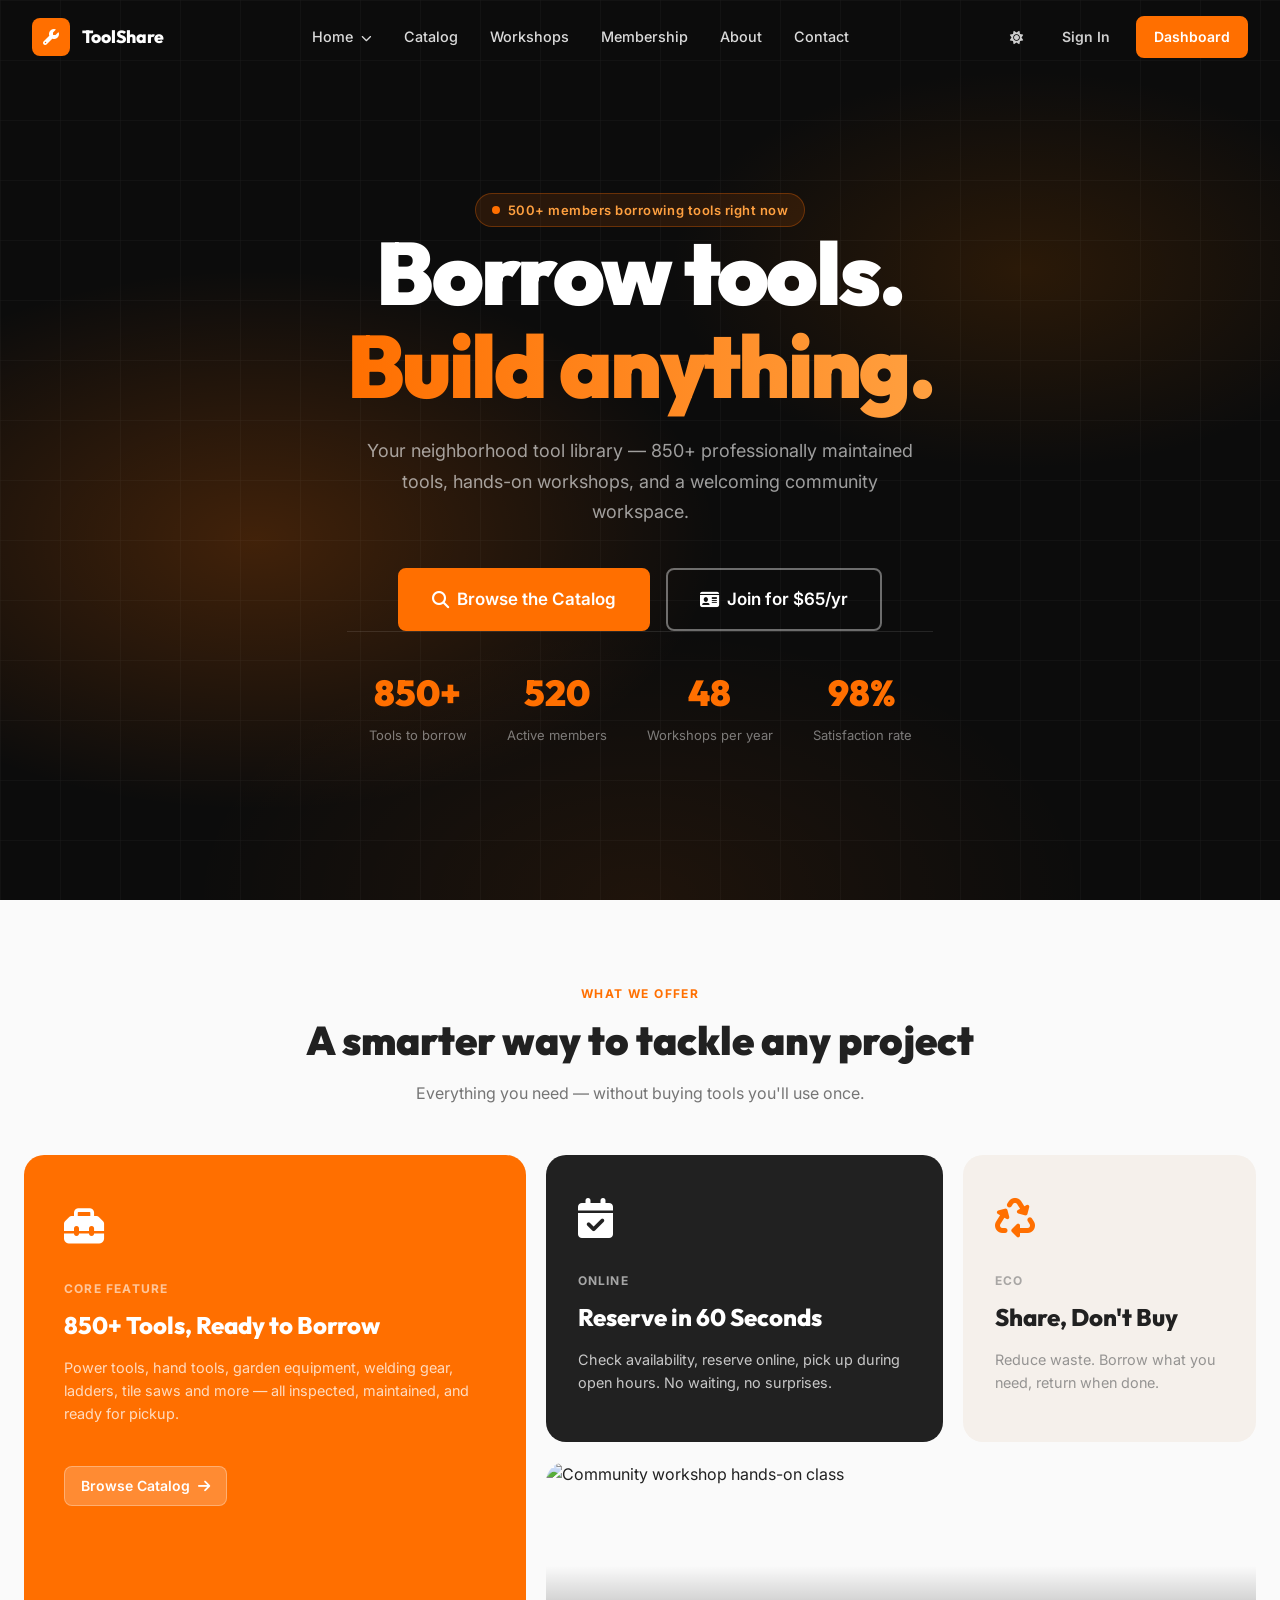
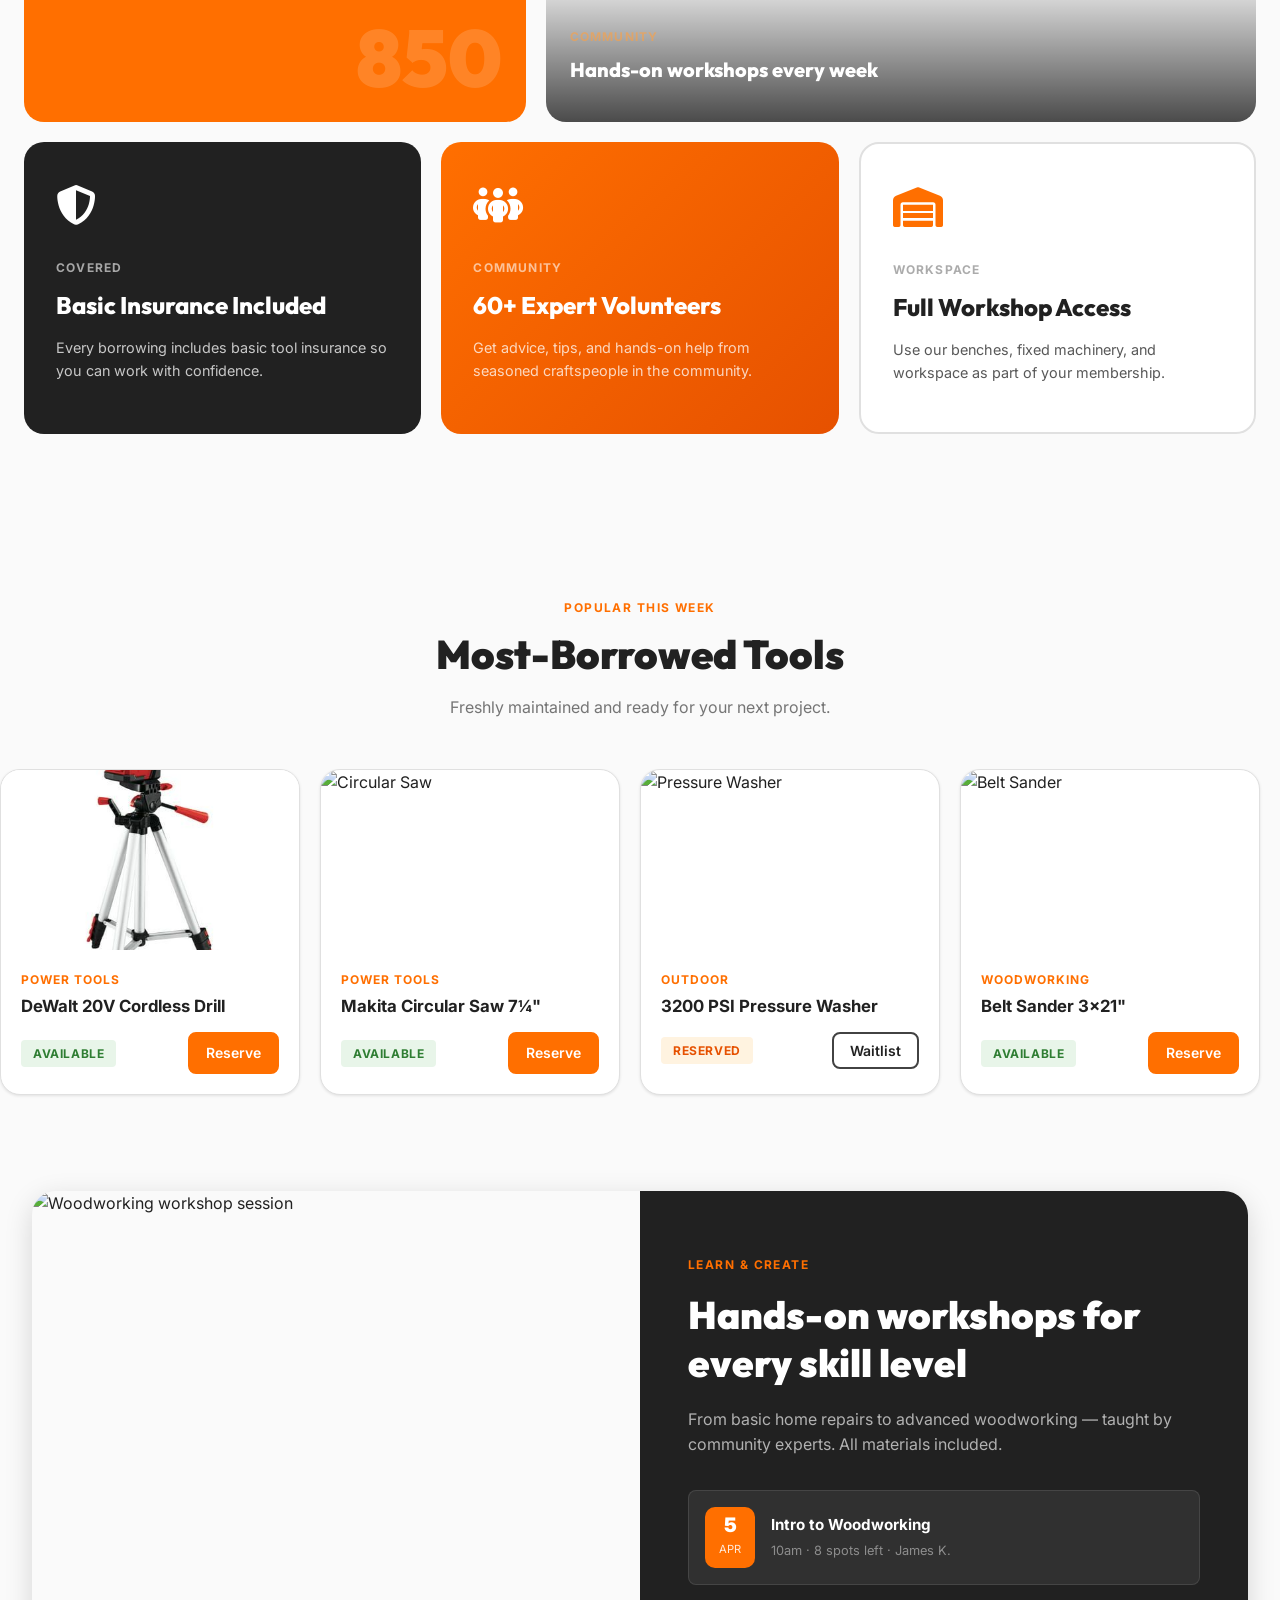
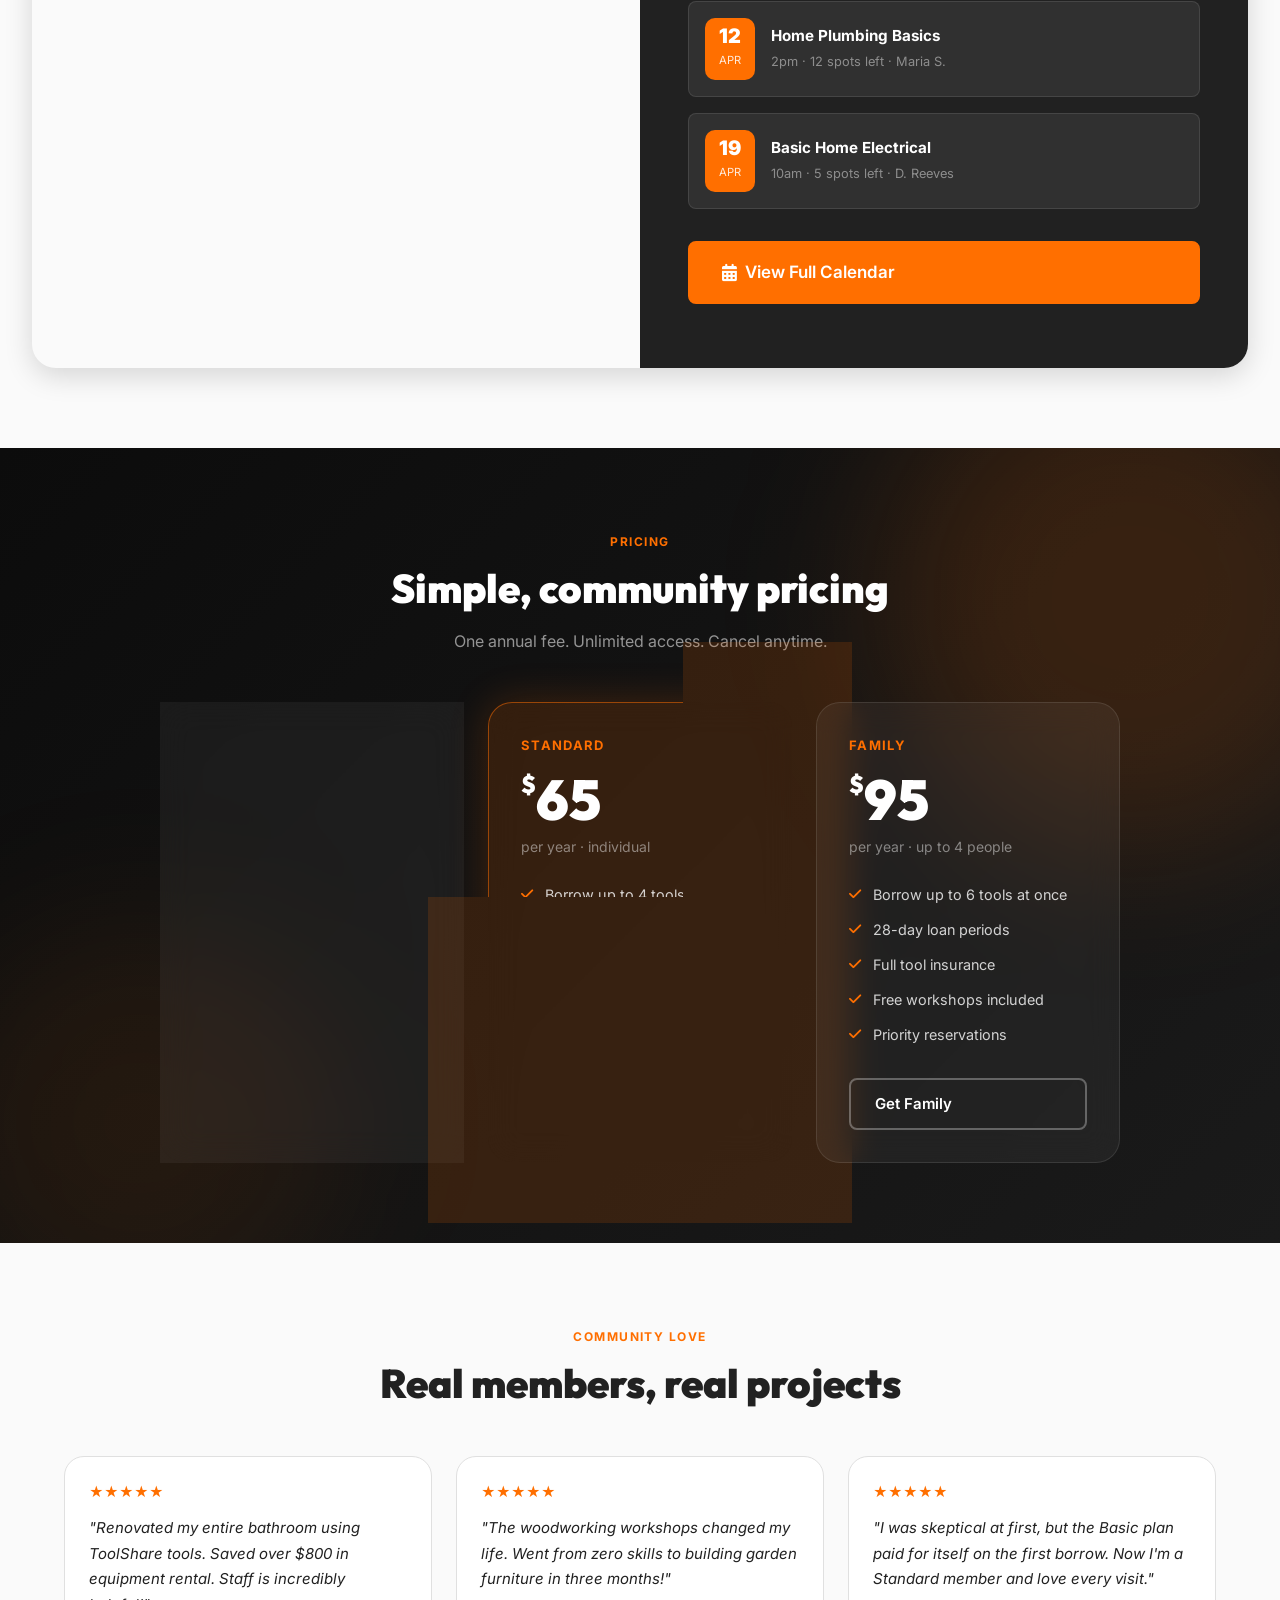
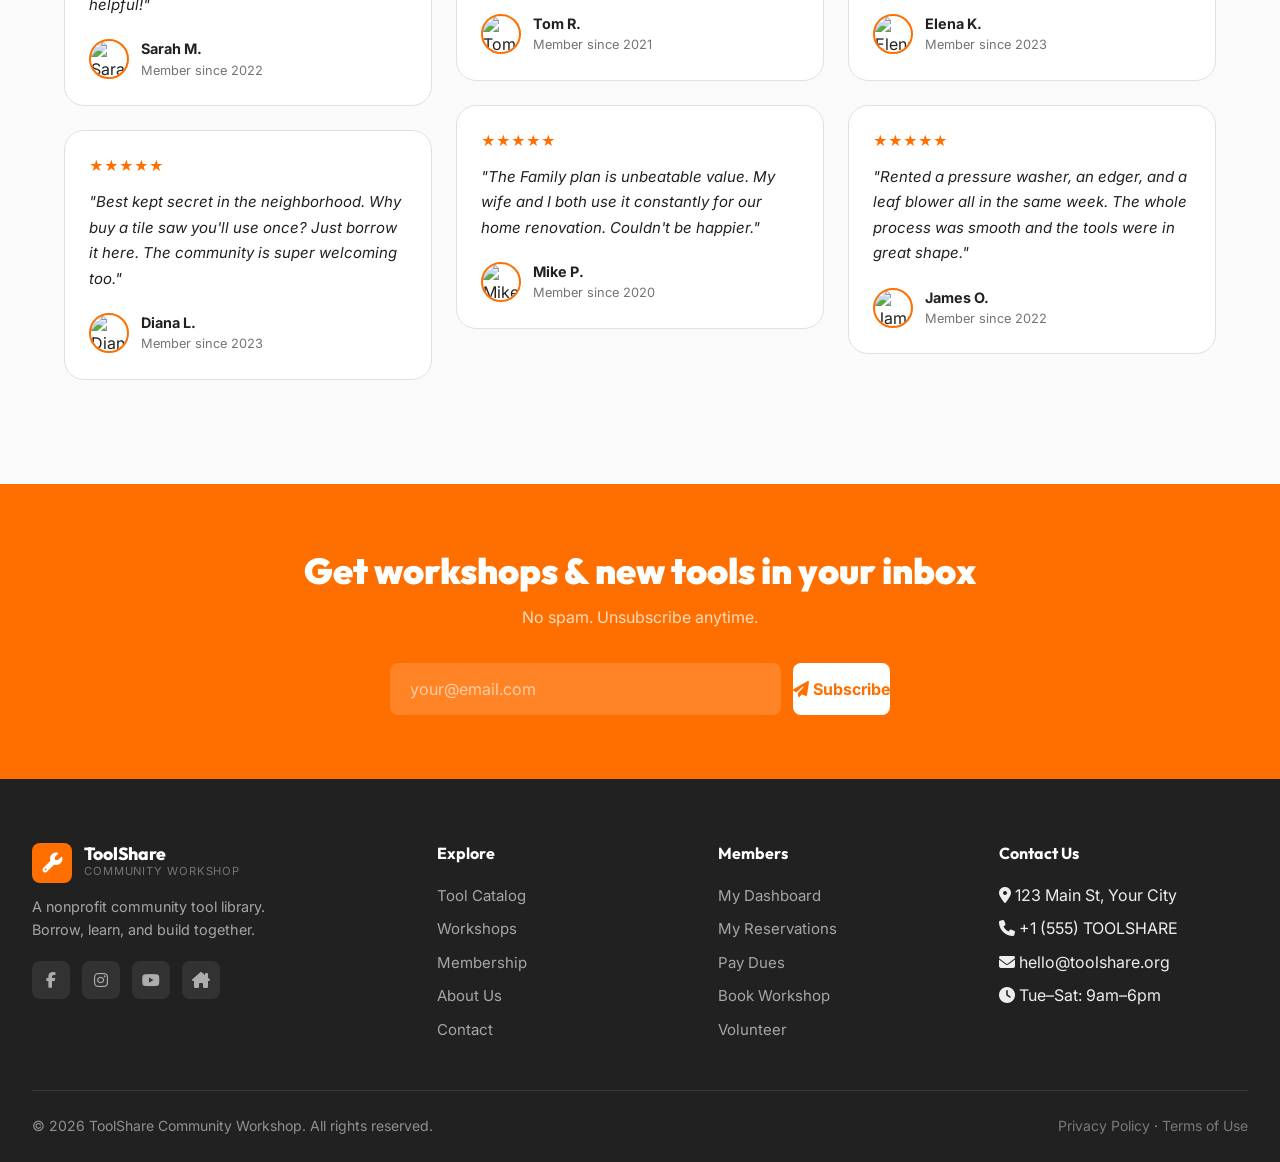
==== index2.html @ 98b86b9d "first commit" ====
<!DOCTYPE html>
<html lang="en" data-theme="light" dir="ltr">
<head>
  <meta charset="UTF-8"/>
  <meta name="viewport" content="width=device-width, initial-scale=1.0"/>
  <title>ToolShare – Home v2</title>
  <link rel="icon" type="image/svg+xml" href="assets/images/favicon.svg" />
  <meta name="description" content="Borrow tools, join workshops, build anything — ToolShare community workshop."/>
  <link rel="preconnect" href="https://fonts.googleapis.com"/>
  <link rel="preconnect" href="https://fonts.gstatic.com" crossorigin/>
  <link href="https://fonts.googleapis.com/css2?family=Inter:wght@400;500;600;700&family=Outfit:wght@400;600;700;800;900&display=swap" rel="stylesheet"/>
  <link rel="stylesheet" href="https://cdnjs.cloudflare.com/ajax/libs/font-awesome/6.5.0/css/all.min.css"/>
  <link rel="stylesheet" href="assets/css/style.css"/>
  <link rel="stylesheet" href="assets/css/dark-mode.css"/>
  <link rel="stylesheet" href="assets/css/rtl.css"/>
  <style>
  /* ════════════════════════════════════
     HOME v2 — Minimal Bento Design
  ════════════════════════════════════ */

  /* ── Transparent-to-solid nav ── */
  .v2-nav {
    position: fixed; top: 0; left: 0; right: 0; z-index: 1000;
    padding: var(--sp-4) var(--sp-8);
    display: flex; align-items: center; justify-content: space-between;
    transition: background .35s, box-shadow .35s;
  }
  .v2-nav.scrolled {
    background: rgba(255,255,255,.92);
    backdrop-filter: blur(12px);
    box-shadow: 0 1px 20px rgba(0,0,0,.08);
  }
  [data-theme="dark"] .v2-nav.scrolled { background: rgba(18,18,18,.92); }
  .v2-nav-brand { display: flex; align-items: center; gap: var(--sp-3); text-decoration: none; }
  .v2-nav-logo {
    width: 38px; height: 38px; background: var(--color-accent);
    border-radius: var(--radius-md); display: grid; place-items: center;
    color: #fff; font-size: 1rem;
  }
  .v2-nav-name { font-family: var(--font-head); font-weight: 800; font-size: 1.1rem; color: #fff; transition: color .3s; }
  .v2-nav.scrolled .v2-nav-name { color: var(--color-primary); }
  .v2-nav-links { display: flex; align-items: center; gap: var(--sp-1); }
  .v2-nav-links a {
    padding: 7px 14px; border-radius: 20px; font-size: .9rem; font-weight: 500;
    color: rgba(255,255,255,.85); transition: all .25s; text-decoration: none;
  }
  .v2-nav.scrolled .v2-nav-links a { color: var(--color-text-muted); }
  .v2-nav-links a:hover { background: rgba(255,111,0,.15); color: var(--color-accent); }
  .v2-nav-ctrls { display: flex; align-items: center; gap: var(--sp-2); }
  .v2-mob-btn { display: none; }
  @media(max-width:1023px) { .v2-nav-links { display: none; } .v2-mob-btn { display: grid; } }

  /* ── HERO: full-viewport, centered ── */
  .v2-hero {
    min-height: 100vh;
    background: #0c0c0c;
    display: flex; align-items: center; justify-content: center;
    text-align: center; position: relative; overflow: hidden;
    padding: 120px var(--sp-6) var(--sp-20);
  }
  /* Animated gradient background blobs */
  .v2-hero-bg {
    position: absolute; inset: 0; z-index: 0;
    background:
      radial-gradient(ellipse 60% 50% at 20% 60%, rgba(255,111,0,.22) 0%, transparent 60%),
      radial-gradient(ellipse 50% 40% at 80% 30%, rgba(100,50,0,.35) 0%, transparent 55%),
      radial-gradient(ellipse 70% 60% at 50% 100%, rgba(255,111,0,.08) 0%, transparent 50%);
    animation: blobShift 12s ease-in-out infinite alternate;
  }
  @keyframes blobShift {
    0%   { filter: blur(40px); transform: scale(1); }
    100% { filter: blur(55px); transform: scale(1.06); }
  }
  /* Grid pattern overlay */
  .v2-hero-grid {
    position: absolute; inset: 0; z-index: 0; opacity: .06;
    background-image:
      linear-gradient(rgba(255,255,255,.5) 1px, transparent 1px),
      linear-gradient(90deg, rgba(255,255,255,.5) 1px, transparent 1px);
    background-size: 60px 60px;
  }
  .v2-hero-inner { position: relative; z-index: 1; max-width: 860px; }
  .v2-hero-badge {
    display: inline-flex; align-items: center; gap: var(--sp-2);
    background: rgba(255,111,0,.12); border: 1px solid rgba(255,111,0,.3);
    color: var(--color-accent-light); border-radius: 20px;
    padding: 6px 16px; font-size: .8125rem; font-weight: 600;
    margin-bottom: var(--sp-7); letter-spacing: .04em;
  }
  .v2-hero-badge span { width: 8px; height: 8px; border-radius: 50%; background: var(--color-accent); animation: pulse 2s infinite; }
  @keyframes pulse { 0%,100%{opacity:1;transform:scale(1)} 50%{opacity:.5;transform:scale(1.4)} }
  .v2-hero h1 {
    font-family: var(--font-head); font-size: clamp(2.5rem, 7vw, 5.5rem);
    font-weight: 900; line-height: 1.05; color: #fff; margin-bottom: var(--sp-6);
    letter-spacing: -.03em;
  }
  .v2-hero h1 em {
    font-style: normal;
    background: linear-gradient(90deg, #FF6F00, #FFA040, #FF6F00);
    background-size: 200%;
    -webkit-background-clip: text; -webkit-text-fill-color: transparent;
    animation: shimmerText 4s linear infinite;
  }
  @keyframes shimmerText { 0%{background-position:0%} 100%{background-position:200%} }
  .v2-hero-sub {
    color: rgba(255,255,255,.6); font-size: 1.125rem; max-width: 560px;
    margin: 0 auto var(--sp-10); line-height: 1.7;
  }
  .v2-hero-actions { display: flex; justify-content: center; gap: var(--sp-4); flex-wrap: wrap; margin-bottom: var(--sp-14); }
  /* Stats row */
  .v2-hero-stats {
    display: flex; justify-content: center; gap: var(--sp-10); flex-wrap: wrap;
    border-top: 1px solid rgba(255,255,255,.1); padding-top: var(--sp-8);
  }
  .v2-stat { text-align: center; }
  .v2-stat strong { display: block; font-size: 2.25rem; font-weight: 900; color: var(--color-accent); font-family: var(--font-head); }
  .v2-stat small { font-size: .8125rem; color: rgba(255,255,255,.45); }

  /* ── BENTO GRID ── */
  .v2-bento-grid {
    display: grid;
    grid-template-columns: repeat(12, 1fr);
    grid-template-rows: auto;
    gap: 20px;
    max-width: 1280px; margin: 0 auto;
    padding: 0 var(--sp-6);
  }
  .v2-bento { border-radius: 20px; overflow: hidden; position: relative; transition: transform .3s, box-shadow .3s; }
  .v2-bento:hover { transform: translateY(-4px); box-shadow: 0 20px 50px rgba(0,0,0,.15); }

  /* Bento layout */
  .bento-a { grid-column: span 5; grid-row: span 2; background: var(--color-accent); color: #fff; padding: var(--sp-10); }
  .bento-b { grid-column: span 4; grid-row: span 1; background: var(--color-primary); color: #fff; padding: var(--sp-8); }
  .bento-c { grid-column: span 3; grid-row: span 1; background: #F5F0EB; padding: var(--sp-8); }
  .bento-d { grid-column: span 7; grid-row: span 1; position: relative; padding: 0; }
  .bento-d img { width: 100%; height: 260px; object-fit: cover; display: block; }
  .bento-d-overlay {
    position: absolute; inset: 0;
    background: linear-gradient(to top, rgba(0,0,0,.7) 0%, transparent 60%);
    display: flex; align-items: flex-end; padding: var(--sp-6);
  }
  .bento-e { grid-column: span 4; grid-row: span 1; background: #212121; color: #fff; padding: var(--sp-8); }
  .bento-f { grid-column: span 4; grid-row: span 1; background: linear-gradient(135deg,#FF6F00,#E65100); color: #fff; padding: var(--sp-8); }
  .bento-g { grid-column: span 4; grid-row: span 1; border: 2px solid var(--color-border); background: var(--color-surface); padding: var(--sp-8); }

  .bento-icon { font-size: 2.5rem; margin-bottom: var(--sp-5); }
  .bento-a .bento-num { font-size: 5rem; font-weight: 900; font-family: var(--font-head); line-height: 1; opacity: .15; position: absolute; bottom: var(--sp-6); right: var(--sp-6); }
  .bento-tag { font-size: .75rem; font-weight: 700; text-transform: uppercase; letter-spacing: .1em; opacity: .6; margin-bottom: var(--sp-2); }
  .bento-h2 { font-size: 1.5rem; font-weight: 800; font-family: var(--font-head); margin-bottom: var(--sp-3); }
  .bento-p { font-size: .9rem; opacity: .75; line-height: 1.6; }

  [data-theme="dark"] .bento-c { background: #2a2a2a; color: var(--color-text-inv); }
  [data-theme="dark"] .bento-g { background: #1e1e1e; border-color: #333; color: var(--color-text-inv); }

  @media(max-width: 1023px) {
    .bento-a,.bento-b,.bento-c,.bento-d,.bento-e,.bento-f,.bento-g {
      grid-column: span 12;
    }
    .bento-d img { height: 220px; }
    .bento-a .bento-num { font-size: 3rem; }
  }
  @media(min-width: 640px) and (max-width: 1023px) {
    .bento-b,.bento-c,.bento-e,.bento-f,.bento-g { grid-column: span 6; }
    .bento-a,.bento-d { grid-column: span 12; }
  }

  /* ── HORIZONTAL TOOL SCROLL ── */
  .v2-tools-scroll {
    overflow-x: auto; display: flex; gap: 20px;
    padding: 0 var(--sp-8) var(--sp-4); scrollbar-width: thin;
    scroll-snap-type: x mandatory;
  }
  .v2-tools-scroll::-webkit-scrollbar { height: 4px; }
  .v2-tools-scroll::-webkit-scrollbar-thumb { background: var(--color-accent); border-radius: 2px; }
  .v2-tool-card {
    flex: 0 0 300px; border-radius: 20px; overflow: hidden;
    background: var(--color-surface); border: 1px solid var(--color-border);
    box-shadow: var(--shadow-sm); scroll-snap-align: start;
    transition: transform .3s, box-shadow .3s;
  }
  .v2-tool-card:hover { transform: translateY(-5px); box-shadow: var(--shadow-lg); }
  .v2-tool-card img { width: 100%; height: 180px; object-fit: cover; }
  .v2-tool-card-body { padding: var(--sp-5); }
  .v2-tool-cat { font-size: .75rem; font-weight: 700; color: var(--color-accent); text-transform: uppercase; letter-spacing: .08em; }
  .v2-tool-name { font-weight: 700; font-size: 1.05rem; margin: var(--sp-1) 0 var(--sp-3); }
  .v2-tool-row { display: flex; align-items: center; justify-content: space-between; }

  /* ── WORKSHOP SPLIT ── */
  .v2-split {
    display: grid; grid-template-columns: 1fr 1fr; gap: 0;
    max-width: 1280px; margin: 0 auto; border-radius: 24px; overflow: hidden;
    box-shadow: var(--shadow-lg);
  }
  .v2-split-img { position: relative; min-height: 500px; }
  .v2-split-img img { width: 100%; height: 100%; object-fit: cover; }
  .v2-split-content {
    background: var(--color-primary); color: #fff;
    padding: var(--sp-16) var(--sp-12);
    display: flex; flex-direction: column; justify-content: center;
  }
  .v2-split-label { font-size: .75rem; font-weight: 700; color: var(--color-accent); text-transform: uppercase; letter-spacing: .12em; margin-bottom: var(--sp-4); }
  .v2-split-content h2 { color: #fff; font-size: clamp(1.75rem,3vw,2.5rem); font-weight: 900; margin-bottom: var(--sp-5); }
  .v2-split-content p { color: rgba(255,255,255,.65); font-size: 1rem; margin-bottom: var(--sp-8); }

  /* Workshop list */
  .v2-wk-list { display: flex; flex-direction: column; gap: var(--sp-4); margin-bottom: var(--sp-8); }
  .v2-wk-item {
    display: flex; align-items: center; gap: var(--sp-4);
    background: rgba(255,255,255,.07); border: 1px solid rgba(255,255,255,.1);
    border-radius: var(--radius-md); padding: var(--sp-4);
    transition: background .25s;
  }
  .v2-wk-item:hover { background: rgba(255,111,0,.15); border-color: rgba(255,111,0,.3); }
  .v2-wk-date {
    background: var(--color-accent); color: #fff;
    border-radius: 10px; padding: var(--sp-2) var(--sp-3);
    text-align: center; min-width: 50px; flex-shrink: 0;
  }
  .v2-wk-date strong { display: block; font-size: 1.25rem; font-weight: 900; line-height: 1; }
  .v2-wk-date span { font-size: .7rem; text-transform: uppercase; opacity: .85; }
  .v2-wk-info strong { display: block; font-size: .95rem; font-weight: 700; }
  .v2-wk-info span { font-size: .8rem; color: rgba(255,255,255,.45); }

  @media(max-width: 899px) {
    .v2-split { grid-template-columns: 1fr; }
    .v2-split-img { min-height: 260px; }
    .v2-split-content { padding: var(--sp-10) var(--sp-6); }
  }

  /* ── MEMBERSHIP GLASSMORPHISM ── */
  .v2-membership {
    background: linear-gradient(135deg, #0c0c0c 0%, #1a1a1a 100%);
    position: relative; overflow: hidden;
    padding: var(--sp-20) var(--sp-6);
  }
  .v2-membership-blob {
    position: absolute; border-radius: 50%; filter: blur(80px); pointer-events: none;
  }
  .v2-membership-blob-1 { width: 500px; height: 500px; background: rgba(255,111,0,.15); top: -100px; right: -100px; }
  .v2-membership-blob-2 { width: 400px; height: 400px; background: rgba(255,111,0,.08); bottom: -80px; left: -60px; }
  .v2-plans { display: grid; grid-template-columns: repeat(3,1fr); gap: 24px; max-width: 960px; margin: 0 auto; position: relative; z-index: 1; }
  .v2-plan {
    background: rgba(255,255,255,.05);
    border: 1px solid rgba(255,255,255,.1);
    backdrop-filter: blur(16px);
    border-radius: 24px; padding: var(--sp-8);
    transition: all .3s; color: #fff;
    position: relative; overflow: hidden;
  }
  .v2-plan:hover { background: rgba(255,255,255,.09); transform: translateY(-6px); }
  .v2-plan.popular {
    background: rgba(255,111,0,.15);
    border-color: rgba(255,111,0,.5);
    box-shadow: 0 0 40px rgba(255,111,0,.2);
  }
  .v2-plan-badge {
    position: absolute; top: var(--sp-5); right: var(--sp-5);
    background: var(--color-accent); color: #fff; font-size: .7rem; font-weight: 700;
    padding: 4px 10px; border-radius: 10px; text-transform: uppercase; letter-spacing: .06em;
  }
  .v2-plan-name { font-size: .8125rem; font-weight: 700; color: var(--color-accent); text-transform: uppercase; letter-spacing: .1em; margin-bottom: var(--sp-4); }
  .v2-plan-price { font-size: 3.5rem; font-weight: 900; font-family: var(--font-head); line-height: 1; color: #fff; margin-bottom: var(--sp-2); }
  .v2-plan-price sup { font-size: 1.5rem; vertical-align: top; margin-top: .5rem; }
  .v2-plan-period { font-size: .875rem; color: rgba(255,255,255,.45); margin-bottom: var(--sp-6); }
  .v2-plan-features { list-style: none; display: flex; flex-direction: column; gap: var(--sp-3); margin-bottom: var(--sp-8); }
  .v2-plan-features li { display: flex; align-items: center; gap: var(--sp-3); font-size: .9rem; color: rgba(255,255,255,.8); }
  .v2-plan-features li i { color: var(--color-accent); font-size: .875rem; flex-shrink: 0; }
  .v2-plan-features li.off { color: rgba(255,255,255,.3); }
  .v2-plan-features li.off i { color: rgba(255,255,255,.2); }
  @media(max-width:767px) { .v2-plans { grid-template-columns:1fr; } }
  @media(min-width:640px) and (max-width:767px) { .v2-plans { grid-template-columns:1fr 1fr; } .v2-plan:last-child{grid-column:span 2} }

  /* ── TESTIMONIALS MASONRY ── */
  .v2-testimonials {
    column-count: 3; column-gap: 24px;
    max-width: 1200px; margin: 0 auto; padding: 0 var(--sp-6);
  }
  .v2-tcard {
    break-inside: avoid; background: var(--color-surface);
    border: 1px solid var(--color-border); border-radius: 20px;
    padding: var(--sp-6); margin-bottom: 24px;
    transition: box-shadow .3s; display: inline-block; width: 100%;
  }
  .v2-tcard:hover { box-shadow: var(--shadow-md); }
  .v2-tcard-stars { color: var(--color-accent); font-size: .875rem; margin-bottom: var(--sp-3); }
  .v2-tcard blockquote { color: var(--color-text); font-size: .9375rem; line-height: 1.7; margin-bottom: var(--sp-5); font-style: italic; }
  .v2-tcard-author { display: flex; align-items: center; gap: var(--sp-3); }
  .v2-tcard-author img { width: 40px; height: 40px; border-radius: 50%; border: 2px solid var(--color-accent); }
  .v2-tcard-name { font-weight: 700; font-size: .9rem; }
  .v2-tcard-role { font-size: .8rem; color: var(--color-text-muted); }
  @media(max-width:767px) { .v2-testimonials { column-count:1; } }
  @media(min-width:640px) and (max-width:1023px) { .v2-testimonials { column-count:2; } }

  /* ── NEWSLETTER DARK ── */
  .v2-newsletter {
    background: var(--color-accent);
    padding: var(--sp-16) var(--sp-6);
    text-align: center;
  }
  .v2-newsletter h2 { color: #fff; font-size: clamp(1.5rem,3vw,2.25rem); font-weight: 900; margin-bottom: var(--sp-3); }
  .v2-newsletter p { color: rgba(255,255,255,.75); margin-bottom: var(--sp-8); }
  .v2-nl-form {
    display: flex; gap: var(--sp-3); max-width: 500px; margin: 0 auto; flex-wrap: wrap;
  }
  .v2-nl-form input {
    flex: 1; min-width: 200px; padding: var(--sp-4) var(--sp-5);
    border-radius: var(--radius-md); border: none;
    background: rgba(255,255,255,.15); color: #fff;
    font-size: 1rem; outline: none;
    backdrop-filter: blur(8px);
  }
  .v2-nl-form input::placeholder { color: rgba(255,255,255,.6); }
  .v2-nl-form input:focus { background: rgba(255,255,255,.25); }
  .v2-nl-form button {
    background: #fff; color: var(--color-accent); font-weight: 700;
    padding: var(--sp-4) var(--sp-7); border-radius: var(--radius-md);
    border: none; cursor: pointer; font-size: 1rem; transition: all .25s;
    white-space: nowrap;
  }
  .v2-nl-form button:hover { background: var(--color-primary); color: #fff; }

  /* ── Spacer utility ── */
  .v2-section { padding: var(--sp-20) 0; }
  .v2-section-header { text-align: center; margin-bottom: var(--sp-12); }
  .v2-label { display: inline-block; font-size: .75rem; font-weight: 700; color: var(--color-accent); text-transform: uppercase; letter-spacing: .12em; margin-bottom: var(--sp-3); }
  .v2-section-header h2 { font-size: clamp(1.75rem,3.5vw,2.5rem); font-weight: 900; margin-bottom: var(--sp-4); }
  .v2-section-header p { color: var(--color-text-muted); font-size: 1rem; max-width: 540px; margin: 0 auto; }

  /* Mobile nav drawer */
  .nav-drawer a:hover { background: var(--color-accent); color: #fff; border-color: var(--color-accent); }
  </style>
</head>
<body>

<!-- ═══════ FLOATING NAV ═══════ -->
<header>
  <nav class="v2-nav" id="v2Nav" aria-label="Main navigation">
    <a class="v2-nav-brand" href="index.html" aria-label="ToolShare home">
      <div class="v2-nav-logo" aria-hidden="true"><i class="fa-solid fa-wrench"></i></div>
      <span class="v2-nav-name">ToolShare</span>
    </a>
    <ul class="v2-nav-links" role="list">
      <li class="dropdown">
        <a href="#" class="active" aria-haspopup="true" aria-expanded="false">Home <i class="fa-solid fa-chevron-down" style="font-size:0.75em;margin-left:4px;"></i></a>
        <ul class="dropdown-menu" aria-label="Home submenu">
          <li><a href="index.html">Home 1</a></li>
          <li><a href="index2.html" class="active">Home 2</a></li>
        </ul>
      </li>
      <li><a href="pages/catalog.html">Catalog</a></li>
      <li><a href="pages/workshops.html">Workshops</a></li>
      <li><a href="pages/membership.html">Membership</a></li>
      <li><a href="pages/about.html">About</a></li>
      <li><a href="pages/contact.html">Contact</a></li>
    </ul>
    <div class="v2-nav-ctrls">
      <button class="icon-btn" id="themeToggle" aria-label="Toggle dark mode" aria-pressed="false">
        <i class="fa-solid fa-sun icon-sun" style="color:rgba(255,255,255,.8)" aria-hidden="true"></i>
        <i class="fa-solid fa-moon icon-moon" aria-hidden="true"></i>
      </button>
      <a href="pages/login.html" class="btn btn-ghost btn-sm hd" style="color:rgba(255,255,255,.8)">Sign In</a>
      <a href="dashboard/user.html" class="btn btn-primary btn-sm hd">Dashboard</a>
      <button class="hamburger v2-mob-btn icon-btn" id="hamburger" aria-expanded="false" aria-controls="navDrawer" aria-label="Open menu">
        <i class="fa-solid fa-bars" style="color:rgba(255,255,255,.85)"></i>
      </button>
    </div>
  </nav>
  <div class="nav-drawer" id="navDrawer" role="navigation" aria-label="Mobile navigation">
    <a href="index.html"><i class="fa-solid fa-house"></i> Home 1</a>
    <a href="index2.html" class="active"><i class="fa-solid fa-house"></i> Home 2</a>
    <a href="pages/catalog.html"><i class="fa-solid fa-toolbox"></i> Tool Catalog</a>
    <a href="pages/workshops.html"><i class="fa-solid fa-calendar-days"></i> Workshops</a>
    <a href="pages/membership.html"><i class="fa-solid fa-id-card"></i> Membership</a>
    <a href="pages/about.html"><i class="fa-solid fa-circle-info"></i> About</a>
    <a href="pages/contact.html"><i class="fa-solid fa-envelope"></i> Contact</a>
    <a href="pages/login.html"><i class="fa-solid fa-right-to-bracket"></i> Sign In</a>
    <a href="dashboard/user.html"><i class="fa-solid fa-gauge"></i> Dashboard</a>
  </div>
</header>

<!-- ═══════ HERO ═══════ -->
<main id="main-content">
<section class="v2-hero" aria-labelledby="v2-hero-heading">
  <div class="v2-hero-bg" aria-hidden="true"></div>
  <div class="v2-hero-grid" aria-hidden="true"></div>
  <div class="v2-hero-inner reveal">
    <div class="v2-hero-badge" aria-label="Live status">
      <span aria-hidden="true"></span> 500+ members borrowing tools right now
    </div>
    <h1 id="v2-hero-heading">
      Borrow tools.<br><em>Build anything.</em>
    </h1>
    <p class="v2-hero-sub">
      Your neighborhood tool library — 850+ professionally maintained tools, hands-on workshops, and a welcoming community workspace.
    </p>
    <div class="v2-hero-actions">
      <a href="pages/catalog.html" class="btn btn-primary btn-lg">
        <i class="fa-solid fa-magnifying-glass" aria-hidden="true"></i> Browse the Catalog
      </a>
      <a href="pages/register.html" class="btn btn-outline btn-lg" style="color:#fff;border-color:rgba(255,255,255,.4)">
        <i class="fa-solid fa-id-card" aria-hidden="true"></i> Join for $65/yr
      </a>
    </div>
    <div class="v2-hero-stats" role="list">
      <div class="v2-stat reveal" role="listitem">
        <strong data-count="850" data-suffix="+">850+</strong>
        <small>Tools to borrow</small>
      </div>
      <div class="v2-stat reveal" role="listitem">
        <strong data-count="520" data-suffix="">520</strong>
        <small>Active members</small>
      </div>
      <div class="v2-stat reveal" role="listitem">
        <strong data-count="48" data-suffix="">48</strong>
        <small>Workshops per year</small>
      </div>
      <div class="v2-stat reveal" role="listitem">
        <strong data-count="98" data-suffix="%">98%</strong>
        <small>Satisfaction rate</small>
      </div>
    </div>
  </div>
</section>

<!-- ═══════ BENTO FEATURES ═══════ -->
<section class="v2-section" aria-labelledby="v2-features-h">
  <div class="v2-section-header container reveal">
    <span class="v2-label">What we offer</span>
    <h2 id="v2-features-h">A smarter way to tackle any project</h2>
    <p>Everything you need — without buying tools you'll use once.</p>
  </div>
  <div class="v2-bento-grid">
    <!-- A: Big feature -->
    <div class="bento-a v2-bento reveal">
      <div class="bento-icon" aria-hidden="true"><i class="fa-solid fa-toolbox"></i></div>
      <div class="bento-tag">Core feature</div>
      <div class="bento-h2">850+ Tools, Ready to Borrow</div>
      <p class="bento-p">Power tools, hand tools, garden equipment, welding gear, ladders, tile saws and more — all inspected, maintained, and ready for pickup.</p>
      <a href="pages/catalog.html" class="btn btn-sm" style="background:rgba(255,255,255,.2);color:#fff;border:1px solid rgba(255,255,255,.3);margin-top:var(--sp-6)">Browse Catalog <i class="fa-solid fa-arrow-right"></i></a>
      <span class="bento-num" aria-hidden="true">850</span>
    </div>
    <!-- B -->
    <div class="bento-b v2-bento reveal">
      <div class="bento-icon" aria-hidden="true"><i class="fa-solid fa-calendar-check"></i></div>
      <div class="bento-tag">Online</div>
      <div class="bento-h2">Reserve in 60 Seconds</div>
      <p class="bento-p">Check availability, reserve online, pick up during open hours. No waiting, no surprises.</p>
    </div>
    <!-- C -->
    <div class="bento-c v2-bento reveal">
      <div class="bento-icon" style="color:var(--color-accent)" aria-hidden="true"><i class="fa-solid fa-recycle"></i></div>
      <div class="bento-tag" style="color:var(--color-text-muted)">Eco</div>
      <div class="bento-h2" style="color:var(--color-primary)">Share, Don't Buy</div>
      <p class="bento-p" style="color:var(--color-text-muted)">Reduce waste. Borrow what you need, return when done.</p>
    </div>
    <!-- D: Full-width image -->
    <div class="bento-d v2-bento reveal">
      <img src="https://images.unsplash.com/photo-1567361808960-dec9cb578182?w=900&h=300&fit=crop&q=80" alt="Community workshop hands-on class" loading="lazy"/>
      <div class="bento-d-overlay">
        <div>
          <div class="bento-tag" style="color:var(--color-accent-light)">Community</div>
          <div class="bento-h2" style="color:#fff;font-size:1.25rem">Hands-on workshops every week</div>
        </div>
      </div>
    </div>
    <!-- E -->
    <div class="bento-e v2-bento reveal">
      <div class="bento-icon" aria-hidden="true"><i class="fa-solid fa-shield-halved"></i></div>
      <div class="bento-tag">Covered</div>
      <div class="bento-h2">Basic Insurance Included</div>
      <p class="bento-p">Every borrowing includes basic tool insurance so you can work with confidence.</p>
    </div>
    <!-- F -->
    <div class="bento-f v2-bento reveal">
      <div class="bento-icon" aria-hidden="true"><i class="fa-solid fa-people-group"></i></div>
      <div class="bento-tag">Community</div>
      <div class="bento-h2">60+ Expert Volunteers</div>
      <p class="bento-p">Get advice, tips, and hands-on help from seasoned craftspeople in the community.</p>
    </div>
    <!-- G -->
    <div class="bento-g v2-bento reveal">
      <div class="bento-icon" style="color:var(--color-accent)" aria-hidden="true"><i class="fa-solid fa-warehouse"></i></div>
      <div class="bento-tag" style="color:var(--color-text-muted)">Workspace</div>
      <div class="bento-h2">Full Workshop Access</div>
      <p class="bento-p">Use our benches, fixed machinery, and workspace as part of your membership.</p>
    </div>
  </div>
</section>

<!-- ═══════ HORIZONTAL TOOL SCROLL ═══════ -->
<section class="v2-section" style="padding-bottom:0" aria-labelledby="v2-tools-h">
  <div class="v2-section-header container reveal">
    <span class="v2-label">Popular this week</span>
    <h2 id="v2-tools-h">Most-Borrowed Tools</h2>
    <p>Freshly maintained and ready for your next project.</p>
  </div>
  <div class="v2-tools-scroll" role="list" aria-label="Tool carousel">
    <div class="v2-tool-card reveal" role="listitem">
      <img src="assets/images/Self-Leveling Laser.jpg" alt="DeWalt 20V Drill" loading="lazy"/>
      <div class="v2-tool-card-body">
        <div class="v2-tool-cat">Power Tools</div>
        <div class="v2-tool-name">DeWalt 20V Cordless Drill</div>
        <div class="v2-tool-row">
          <span class="card__badge badge-available">Available</span>
          <a href="catalog.html" class="btn btn-primary btn-sm">Reserve</a>
        </div>
      </div>
    </div>
    <div class="v2-tool-card reveal" role="listitem">
      <img src="https://images.unsplash.com/photo-1504148455328-c376907d081c?w=400&h=220&fit=crop" alt="Circular Saw" loading="lazy"/>
      <div class="v2-tool-card-body">
        <div class="v2-tool-cat">Power Tools</div>
        <div class="v2-tool-name">Makita Circular Saw 7¼"</div>
        <div class="v2-tool-row">
          <span class="card__badge badge-available">Available</span>
          <a href="pages/catalog.html" class="btn btn-primary btn-sm">Reserve</a>
        </div>
      </div>
    </div>
    <div class="v2-tool-card reveal" role="listitem">
      <img src="https://images.unsplash.com/photo-1572981779307-38b8cabb2407?w=400&h=220&fit=crop" alt="Pressure Washer" loading="lazy"/>
      <div class="v2-tool-card-body">
        <div class="v2-tool-cat">Outdoor</div>
        <div class="v2-tool-name">3200 PSI Pressure Washer</div>
        <div class="v2-tool-row">
          <span class="card__badge badge-reserved">Reserved</span>
          <button class="btn btn-secondary btn-sm" disabled>Waitlist</button>
        </div>
      </div>
    </div>
    <div class="v2-tool-card reveal" role="listitem">
      <img src="https://images.unsplash.com/photo-1561154464-82e9adf32764?w=400&h=220&fit=crop" alt="Belt Sander" loading="lazy"/>
      <div class="v2-tool-card-body">
        <div class="v2-tool-cat">Woodworking</div>
        <div class="v2-tool-name">Belt Sander 3×21"</div>
        <div class="v2-tool-row">
          <span class="card__badge badge-available">Available</span>
          <a href="pages/catalog.html" class="btn btn-primary btn-sm">Reserve</a>
        </div>
      </div>
    </div>
    <div class="v2-tool-card reveal" role="listitem">
      <img src="https://images.unsplash.com/photo-1621905252507-b35492cc74b4?w=400&h=220&fit=crop" alt="Pipe Wrench" loading="lazy"/>
      <div class="v2-tool-card-body">
        <div class="v2-tool-cat">Plumbing</div>
        <div class="v2-tool-name">Heavy-Duty Pipe Wrench Set</div>
        <div class="v2-tool-row">
          <span class="card__badge badge-available">Available</span>
          <a href="pages/catalog.html" class="btn btn-primary btn-sm">Reserve</a>
        </div>
      </div>
    </div>
    <div class="v2-tool-card" role="listitem" style="background:var(--color-accent);border:none;display:flex;align-items:center;justify-content:center;flex-direction:column;gap:var(--sp-4);padding:var(--sp-8);text-align:center">
      <i class="fa-solid fa-toolbox" style="font-size:2rem;color:#fff" aria-hidden="true"></i>
      <p style="color:#fff;font-weight:700;margin:0">850+ more tools in the catalog</p>
      <a href="pages/catalog.html" class="btn btn-sm" style="background:#fff;color:var(--color-accent);font-weight:700">View All</a>
    </div>
  </div>
</section>

<!-- ═══════ WORKSHOPS SPLIT ═══════ -->
<section class="v2-section" aria-labelledby="v2-wk-h">
  <div class="container">
    <div class="v2-split reveal">
      <div class="v2-split-img">
        <img src="https://images.unsplash.com/photo-1567361808960-dec9cb578182?w=800&h=600&fit=crop&q=80" alt="Woodworking workshop session" loading="lazy"/>
      </div>
      <div class="v2-split-content">
        <div class="v2-split-label">Learn &amp; create</div>
        <h2 id="v2-wk-h">Hands-on workshops for every skill level</h2>
        <p>From basic home repairs to advanced woodworking — taught by community experts. All materials included.</p>
        <div class="v2-wk-list" role="list">
          <div class="v2-wk-item reveal" role="listitem">
            <div class="v2-wk-date"><strong>5</strong><span>Apr</span></div>
            <div class="v2-wk-info"><strong>Intro to Woodworking</strong><span>10am · 8 spots left · James K.</span></div>
          </div>
          <div class="v2-wk-item reveal" role="listitem">
            <div class="v2-wk-date"><strong>12</strong><span>Apr</span></div>
            <div class="v2-wk-info"><strong>Home Plumbing Basics</strong><span>2pm · 12 spots left · Maria S.</span></div>
          </div>
          <div class="v2-wk-item reveal" role="listitem">
            <div class="v2-wk-date"><strong>19</strong><span>Apr</span></div>
            <div class="v2-wk-info"><strong>Basic Home Electrical</strong><span>10am · 5 spots left · D. Reeves</span></div>
          </div>
        </div>
        <a href="pages/workshops.html" class="btn btn-primary btn-lg">
          <i class="fa-solid fa-calendar-days" aria-hidden="true"></i> View Full Calendar
        </a>
      </div>
    </div>
  </div>
</section>

<!-- ═══════ MEMBERSHIP ═══════ -->
<section class="v2-membership" aria-labelledby="v2-plans-h">
  <div class="v2-membership-blob v2-membership-blob-1" aria-hidden="true"></div>
  <div class="v2-membership-blob v2-membership-blob-2" aria-hidden="true"></div>
  <div class="v2-section-header reveal" style="position:relative;z-index:1">
    <span class="v2-label">Pricing</span>
    <h2 id="v2-plans-h" style="color:#fff">Simple, community pricing</h2>
    <p style="color:rgba(255,255,255,.55)">One annual fee. Unlimited access. Cancel anytime.</p>
  </div>
  <div class="v2-plans">
    <div class="v2-plan reveal">
      <div class="v2-plan-name">Basic</div>
      <div class="v2-plan-price"><sup>$</sup>45</div>
      <div class="v2-plan-period">per year · individual</div>
      <ul class="v2-plan-features">
        <li><i class="fa-solid fa-check" aria-hidden="true"></i> Borrow up to 2 tools at once</li>
        <li><i class="fa-solid fa-check" aria-hidden="true"></i> 14-day loan periods</li>
        <li><i class="fa-solid fa-check" aria-hidden="true"></i> Basic tool insurance</li>
        <li class="off"><i class="fa-solid fa-xmark" aria-hidden="true"></i> Workshop discounts</li>
        <li class="off"><i class="fa-solid fa-xmark" aria-hidden="true"></i> Workspace access</li>
      </ul>
      <a href="pages/register.html" class="btn btn-outline w-full" style="color:#fff;border-color:rgba(255,255,255,.3)">Get Basic</a>
    </div>
    <div class="v2-plan popular reveal">
      <div class="v2-plan-badge">Most Popular</div>
      <div class="v2-plan-name">Standard</div>
      <div class="v2-plan-price"><sup>$</sup>65</div>
      <div class="v2-plan-period">per year · individual</div>
      <ul class="v2-plan-features">
        <li><i class="fa-solid fa-check" aria-hidden="true"></i> Borrow up to 4 tools at once</li>
        <li><i class="fa-solid fa-check" aria-hidden="true"></i> 21-day loan periods</li>
        <li><i class="fa-solid fa-check" aria-hidden="true"></i> Basic tool insurance</li>
        <li><i class="fa-solid fa-check" aria-hidden="true"></i> 10% workshop discount</li>
        <li><i class="fa-solid fa-check" aria-hidden="true"></i> Community workspace access</li>
      </ul>
      <a href="pages/register.html" class="btn btn-primary w-full">Get Standard</a>
    </div>
    <div class="v2-plan reveal">
      <div class="v2-plan-name">Family</div>
      <div class="v2-plan-price"><sup>$</sup>95</div>
      <div class="v2-plan-period">per year · up to 4 people</div>
      <ul class="v2-plan-features">
        <li><i class="fa-solid fa-check" aria-hidden="true"></i> Borrow up to 6 tools at once</li>
        <li><i class="fa-solid fa-check" aria-hidden="true"></i> 28-day loan periods</li>
        <li><i class="fa-solid fa-check" aria-hidden="true"></i> Full tool insurance</li>
        <li><i class="fa-solid fa-check" aria-hidden="true"></i> Free workshops included</li>
        <li><i class="fa-solid fa-check" aria-hidden="true"></i> Priority reservations</li>
      </ul>
      <a href="pages/register.html" class="btn btn-outline w-full" style="color:#fff;border-color:rgba(255,255,255,.3)">Get Family</a>
    </div>
  </div>
</section>

<!-- ═══════ TESTIMONIALS MASONRY ═══════ -->
<section class="v2-section" aria-labelledby="v2-reviews-h">
  <div class="v2-section-header container reveal">
    <span class="v2-label">Community love</span>
    <h2 id="v2-reviews-h">Real members, real projects</h2>
  </div>
  <div class="v2-testimonials" role="list">
    <div class="v2-tcard reveal" role="listitem">
      <div class="v2-tcard-stars" aria-label="5 stars">★★★★★</div>
      <blockquote>"Renovated my entire bathroom using ToolShare tools. Saved over $800 in equipment rental. Staff is incredibly helpful!"</blockquote>
      <div class="v2-tcard-author">
        <img src="https://i.pravatar.cc/40?img=12" alt="Sarah M."/>
        <div><div class="v2-tcard-name">Sarah M.</div><div class="v2-tcard-role">Member since 2022</div></div>
      </div>
    </div>
    <div class="v2-tcard reveal" role="listitem">
      <div class="v2-tcard-stars" aria-label="5 stars">★★★★★</div>
      <blockquote>"Best kept secret in the neighborhood. Why buy a tile saw you'll use once? Just borrow it here. The community is super welcoming too."</blockquote>
      <div class="v2-tcard-author">
        <img src="https://i.pravatar.cc/40?img=47" alt="Diana L."/>
        <div><div class="v2-tcard-name">Diana L.</div><div class="v2-tcard-role">Member since 2023</div></div>
      </div>
    </div>
    <div class="v2-tcard reveal" role="listitem">
      <div class="v2-tcard-stars" aria-label="5 stars">★★★★★</div>
      <blockquote>"The woodworking workshops changed my life. Went from zero skills to building garden furniture in three months!"</blockquote>
      <div class="v2-tcard-author">
        <img src="https://i.pravatar.cc/40?img=33" alt="Tom R."/>
        <div><div class="v2-tcard-name">Tom R.</div><div class="v2-tcard-role">Member since 2021</div></div>
      </div>
    </div>
    <div class="v2-tcard reveal" role="listitem">
      <div class="v2-tcard-stars" aria-label="5 stars">★★★★★</div>
      <blockquote>"The Family plan is unbeatable value. My wife and I both use it constantly for our home renovation. Couldn't be happier."</blockquote>
      <div class="v2-tcard-author">
        <img src="https://i.pravatar.cc/40?img=11" alt="Mike P."/>
        <div><div class="v2-tcard-name">Mike P.</div><div class="v2-tcard-role">Member since 2020</div></div>
      </div>
    </div>
    <div class="v2-tcard reveal" role="listitem">
      <div class="v2-tcard-stars" aria-label="4 stars">★★★★★</div>
      <blockquote>"I was skeptical at first, but the Basic plan paid for itself on the first borrow. Now I'm a Standard member and love every visit."</blockquote>
      <div class="v2-tcard-author">
        <img src="https://i.pravatar.cc/40?img=25" alt="Elena K."/>
        <div><div class="v2-tcard-name">Elena K.</div><div class="v2-tcard-role">Member since 2023</div></div>
      </div>
    </div>
    <div class="v2-tcard reveal" role="listitem">
      <div class="v2-tcard-stars" aria-label="5 stars">★★★★★</div>
      <blockquote>"Rented a pressure washer, an edger, and a leaf blower all in the same week. The whole process was smooth and the tools were in great shape."</blockquote>
      <div class="v2-tcard-author">
        <img src="https://i.pravatar.cc/40?img=55" alt="James O."/>
        <div><div class="v2-tcard-name">James O.</div><div class="v2-tcard-role">Member since 2022</div></div>
      </div>
    </div>
  </div>
</section>

<!-- ═══════ NEWSLETTER ═══════ -->
<div class="v2-newsletter" aria-labelledby="v2-nl-h">
  <h2 id="v2-nl-h" class="reveal">Get workshops &amp; new tools in your inbox</h2>
  <p class="reveal">No spam. Unsubscribe anytime.</p>
  <form class="v2-nl-form reveal" id="v2NlForm" aria-label="Newsletter signup">
    <label for="v2NlEmail" class="sr-only">Email address</label>
    <input type="email" id="v2NlEmail" name="email" placeholder="your@email.com" required aria-required="true" autocomplete="email"/>
    <button type="submit"><i class="fa-solid fa-paper-plane" aria-hidden="true"></i> Subscribe</button>
  </form>
</div>
</main>

<!-- ═══════ FOOTER ═══════ -->
<footer class="footer" role="contentinfo">
  <div class="container">
    <div class="grid footer__grid" style="grid-template-columns:1.5fr 1fr 1fr 1fr;gap:var(--sp-8)">
      <div class="footer__brand">
        <a class="navbar__brand" href="index.html" aria-label="ToolShare Home">
          <div class="navbar__logo" aria-hidden="true"><i class="fa-solid fa-wrench"></i></div>
          <div>
            <div class="navbar__name" style="color:#fff">ToolShare</div>
            <div class="navbar__tagline">Community Workshop</div>
          </div>
        </a>
        <p>A nonprofit community tool library. Borrow, learn, and build together.</p>
        <div class="social-links" style="margin-top:var(--sp-5)">
          <a href="#" aria-label="Facebook"><i class="fa-brands fa-facebook-f" aria-hidden="true"></i></a>
          <a href="#" aria-label="Instagram"><i class="fa-brands fa-instagram" aria-hidden="true"></i></a>
          <a href="#" aria-label="YouTube"><i class="fa-brands fa-youtube" aria-hidden="true"></i></a>
          <a href="#" aria-label="Nextdoor"><i class="fa-solid fa-house-chimney" aria-hidden="true"></i></a>
        </div>
      </div>
      <div>
        <h4>Explore</h4>
        <ul class="footer__links">
          <li><a href="pages/catalog.html">Tool Catalog</a></li>
          <li><a href="pages/workshops.html">Workshops</a></li>
          <li><a href="pages/membership.html">Membership</a></li>
          <li><a href="pages/about.html">About Us</a></li>
          <li><a href="pages/contact.html">Contact</a></li>
        </ul>
      </div>
      <div>
        <h4>Members</h4>
        <ul class="footer__links">
          <li><a href="dashboard/user.html">My Dashboard</a></li>
          <li><a href="dashboard/user.html#reservations">My Reservations</a></li>
          <li><a href="dashboard/user.html#dues">Pay Dues</a></li>
          <li><a href="pages/workshops.html">Book Workshop</a></li>
          <li><a href="#">Volunteer</a></li>
        </ul>
      </div>
      <div>
        <h4>Contact Us</h4>
        <ul class="footer__links">
          <li><i class="fa-solid fa-location-dot" aria-hidden="true"></i> 123 Main St, Your City</li>
          <li><i class="fa-solid fa-phone" aria-hidden="true"></i> +1 (555) TOOLSHARE</li>
          <li><i class="fa-solid fa-envelope" aria-hidden="true"></i> hello@toolshare.org</li>
          <li><i class="fa-solid fa-clock" aria-hidden="true"></i> Tue–Sat: 9am–6pm</li>
        </ul>
      </div>
    </div>
    <div class="footer__bottom">
      <p>&copy; 2026 ToolShare Community Workshop. All rights reserved.</p>
      <p><a href="#" style="color:rgba(255,255,255,.4)">Privacy Policy</a> · <a href="#" style="color:rgba(255,255,255,.4)">Terms of Use</a></p>
    </div>
  </div>
</footer>

<div class="toast-container" aria-live="polite"></div>
<script src="assets/js/main.js"></script>
<script>
  // Nav scroll effect
  const nav = document.getElementById('v2Nav');
  window.addEventListener('scroll', () => {
    nav.classList.toggle('scrolled', window.scrollY > 40);
    // Fix icon colors after scroll
    const sunIcon = nav.querySelector('.icon-sun');
    const signIn  = nav.querySelector('a.btn-ghost');
    const ham     = nav.querySelector('.v2-mob-btn i');
    const scrolled = nav.classList.contains('scrolled');
    if (sunIcon) sunIcon.style.color = scrolled ? '' : 'rgba(255,255,255,.8)';
    if (signIn)  signIn.style.color  = scrolled ? '' : 'rgba(255,255,255,.8)';
    if (ham)     ham.style.color     = scrolled ? 'var(--color-text)' : 'rgba(255,255,255,.85)';
  }, { passive: true });

  // Newsletter
  document.getElementById('v2NlForm')?.addEventListener('submit', e => {
    e.preventDefault();
    window.Toast?.show('Thanks! You\'re subscribed.', 'success');
    e.target.reset();
  });
</script>
</body>
</html>
---- assets/css/style.css ----
/* ============================================================
   TOOL LIBRARY – Main Stylesheet
   Color Palette: Primary #212121 | Secondary #424242 | Accent #FF6F00
   Background #FAFAFA | Text #212121 (light) / #EEEEEE (dark)
   ============================================================ */

/* ── CSS Variables ── */
:root {
  --color-primary:     #212121;
  --color-secondary:   #424242;
  --color-accent:      #FF6F00;
  --color-accent-dark: #E65100;
  --color-accent-light:#FFA040;
  --color-bg:          #FAFAFA;
  --color-bg-alt:      #F0F0F0;
  --color-surface:     #FFFFFF;
  --color-border:      #E0E0E0;
  --color-text:        #212121;
  --color-text-muted:  #757575;
  --color-text-inv:    #EEEEEE;
  --color-success:     #2E7D32;
  --color-warning:     #F57F17;
  --color-error:       #C62828;
  --color-info:        #0277BD;

  --shadow-sm:   0 1px 3px rgba(0,0,0,.10);
  --shadow-md:   0 4px 12px rgba(0,0,0,.12);
  --shadow-lg:   0 8px 28px rgba(0,0,0,.15);
  --shadow-accent: 0 4px 20px rgba(255,111,0,.35);

  --radius-sm:  4px;
  --radius-md:  8px;
  --radius-lg:  16px;
  --radius-xl:  24px;

  --sp-1:  4px;
  --sp-2:  8px;
  --sp-3:  12px;
  --sp-4:  16px;
  --sp-5:  20px;
  --sp-6:  24px;
  --sp-8:  32px;
  --sp-10: 40px;
  --sp-12: 48px;
  --sp-16: 64px;
  --sp-20: 80px;

  --font-sans:  'Inter', 'Outfit', sans-serif;
  --font-head:  'Outfit', 'Inter', sans-serif;
  --font-mono:  'JetBrains Mono', monospace;

  --nav-height: 72px;
  --transition: 0.25s ease;
  --transition-slow: 0.4s ease;
}

/* ── Reset ── */
*,*::before,*::after{box-sizing:border-box;margin:0;padding:0}
html{scroll-behavior:smooth;font-size:16px;-webkit-text-size-adjust:100%}
body{
  font-family:var(--font-sans);
  background:var(--color-bg);
  color:var(--color-text);
  line-height:1.6;
  min-height:100vh;
  overflow-x:hidden;
}
img,video{max-width:100%;height:auto;display:block}
a{color:var(--color-accent);text-decoration:none;transition:color var(--transition)}
a:hover{color:var(--color-accent-dark)}
ul{list-style:none}
button{cursor:pointer;border:none;background:none;font-family:inherit}
input,textarea,select{font-family:inherit}

/* ── Typography ── */
h1,h2,h3,h4,h5,h6{font-family:var(--font-head);font-weight:700;line-height:1.25;color:var(--color-primary)}
h1{font-size:clamp(2rem,5vw,3.5rem)}
h2{font-size:clamp(1.5rem,3.5vw,2.5rem)}
h3{font-size:clamp(1.25rem,2.5vw,1.75rem)}
h4{font-size:1.125rem}
p{margin-bottom:var(--sp-4)}
.text-accent{color:var(--color-accent)}
.text-muted{color:var(--color-text-muted)}
.text-center{text-align:center}

/* ── Container ── */
.container{width:100%;max-width:1280px;margin-inline:auto;padding-inline:var(--sp-4)}
@media(min-width:640px){.container{padding-inline:var(--sp-6)}}
@media(min-width:1024px){.container{padding-inline:var(--sp-8)}}

/* ── Grid ── */
.grid{display:grid;gap:var(--sp-6)}
.grid-2{grid-template-columns:repeat(auto-fit,minmax(min(100%,350px),1fr))}
.grid-3{grid-template-columns:repeat(auto-fit,minmax(min(100%,320px),1fr))}
.grid-4{grid-template-columns:repeat(auto-fit,minmax(min(100%,250px),1fr))}

/* ── Flex Utils ── */
.flex{display:flex}.flex-col{flex-direction:column}
.items-center{align-items:center}.justify-between{justify-content:space-between}
.justify-center{justify-content:center}.gap-2{gap:var(--sp-2)}
.gap-4{gap:var(--sp-4)}.gap-6{gap:var(--sp-6)}
.flex-wrap{flex-wrap:wrap}

/* ╔══════════════════════════════╗
   ║  BUTTONS                     ║
   ╚══════════════════════════════╝ */
.btn{
  display:inline-flex;align-items:center;gap:var(--sp-2);
  padding:var(--sp-3) var(--sp-6);
  border-radius:var(--radius-md);font-weight:600;font-size:.9375rem;
  transition:all var(--transition);cursor:pointer;border:2px solid transparent;
  min-height:44px;white-space:nowrap;
  text-decoration:none;
}

.btn:focus-visible{outline:3px solid var(--color-accent);outline-offset:3px}

.btn-primary{background:var(--color-accent);color:#fff;border-color:var(--color-accent)}
.btn-primary:hover{background:var(--color-accent-dark);border-color:var(--color-accent-dark);
  box-shadow:var(--shadow-accent);transform:translateY(-1px);color:#fff}

.btn-secondary{background:transparent;color:var(--color-primary);border-color:var(--color-secondary)}
.btn-secondary:hover{background:var(--color-secondary);color:#fff}

.btn-outline{background:transparent;color:var(--color-accent);border-color:var(--color-accent)}
.btn-outline:hover{background:var(--color-accent);color:#fff;box-shadow:var(--shadow-accent)}

.btn-ghost{background:transparent;color:var(--color-text-muted);border-color:transparent}
.btn-ghost:hover{background:var(--color-bg-alt);color:var(--color-primary)}

.btn-sm{padding:var(--sp-2) var(--sp-4);font-size:.875rem;min-height:36px}
.btn-lg{padding:var(--sp-4) var(--sp-8);font-size:1.0625rem;min-height:52px}

/* ╔══════════════════════════════╗
   ║  CARDS                       ║
   ╚══════════════════════════════╝ */
.card{
  background:var(--color-surface);border-radius:var(--radius-lg);
  border:1px solid var(--color-border);box-shadow:var(--shadow-sm);
  overflow:hidden;transition:all var(--transition);
}
.card:hover{box-shadow:var(--shadow-md);transform:translateY(-3px)}
.card__img{width:100%;height:220px;object-fit:cover}
.card__body{padding:var(--sp-6)}
.card__badge{
  display:inline-block;padding:var(--sp-1) var(--sp-3);
  border-radius:var(--radius-sm);font-size:.75rem;font-weight:700;
  text-transform:uppercase;letter-spacing:.05em;
}
.badge-available{background:#E8F5E9;color:#2E7D32}
.badge-reserved{background:#FFF3E0;color:#E65100}
.badge-unavailable{background:#FFEBEE;color:#C62828}
.badge-upcoming{background:#E3F2FD;color:#0277BD}
.card__title{font-size:1.125rem;margin-bottom:var(--sp-2)}
.card__meta{font-size:.875rem;color:var(--color-text-muted);margin-bottom:var(--sp-4)}
.card__actions{display:flex;gap:var(--sp-2);flex-wrap:wrap}

/* ╔══════════════════════════════╗
   ║  FORMS                       ║
   ╚══════════════════════════════╝ */
.form-group{margin-bottom:var(--sp-5);position:relative}
.form-label{display:block;font-weight:600;font-size:.875rem;
  margin-bottom:var(--sp-2);color:var(--color-primary)}
.form-label .required{color:var(--color-error)}
.form-control{
  width:100%;padding:var(--sp-3) var(--sp-4);
  border:2px solid var(--color-border);border-radius:var(--radius-md);
  background:var(--color-surface);color:var(--color-text);
  font-size:1rem;transition:border-color var(--transition),box-shadow var(--transition);
  min-height:44px;
}
.form-control:focus{outline:none;border-color:var(--color-accent);
  box-shadow:0 0 0 3px rgba(255,111,0,.15)}
.form-control.is-invalid{border-color:var(--color-error)}
.form-control.is-valid{border-color:var(--color-success)}
.form-error{color:var(--color-error);font-size:.8125rem;margin-top:var(--sp-1);display:none}
.form-error.visible{display:block}
.form-hint{color:var(--color-text-muted);font-size:.8125rem;margin-top:var(--sp-1)}

/* ╔══════════════════════════════╗
   ║  NAVIGATION                  ║
   ╚══════════════════════════════╝ */
.navbar{
  position:sticky;top:0;z-index:1000;height:var(--nav-height);
  background:var(--color-surface);border-bottom:1px solid var(--color-border);
  box-shadow:var(--shadow-sm);transition:background var(--transition),box-shadow var(--transition);
}
.navbar.scrolled{box-shadow:var(--shadow-md)}
.navbar__inner{
  max-width:1280px;margin-inline:auto;padding-inline:var(--sp-6);
  height:100%;display:flex;align-items:center;justify-content:space-between;
}
.navbar__brand{display:flex;align-items:center;gap:var(--sp-3);text-decoration:none}
.navbar__logo{
  width:40px;height:40px;background:var(--color-accent);border-radius:var(--radius-md);
  display:grid;place-items:center;color:#fff;font-size:1.25rem;flex-shrink:0;
}
.navbar__name{font-family:var(--font-head);font-weight:800;font-size:1.1rem;
  color:var(--color-primary);line-height:1.1}
.navbar__tagline{font-size:.7rem;color:var(--color-text-muted);text-transform:uppercase;letter-spacing:.08em}

.nav-links{display:flex;align-items:center;gap:var(--sp-1)}
.nav-links a{
  padding:var(--sp-2) var(--sp-3);border-radius:var(--radius-md);
  font-weight:500;color:var(--color-text);transition:all var(--transition);font-size:.9375rem;
}
.nav-links a:hover,.nav-links a.active{color:var(--color-accent);background:rgba(255,111,0,.08)}

/* Dropdown Navigation */
.dropdown { position: relative; display: inline-block; }
.dropdown-menu {
  position: absolute; top: 100%; left: 0; min-width: 160px;
  background: var(--color-surface); border: 1px solid var(--color-border);
  box-shadow: var(--shadow-md); border-radius: var(--radius-md);
  padding: var(--sp-2) 0; opacity: 0; visibility: hidden;
  transform: translateY(10px); transition: all var(--transition);
  z-index: 2000; list-style: none; display: flex; flex-direction: column;
}
.dropdown:hover .dropdown-menu, .dropdown:focus-within .dropdown-menu {
  opacity: 1; visibility: visible; transform: translateY(0);
}
.dropdown-menu li { display: block; margin: 0; }
.nav-links .dropdown-menu a, .v2-nav-links .dropdown-menu a {
  display: block; padding: var(--sp-2) var(--sp-4);
  color: var(--color-text); font-size: .9375rem; font-weight: 500;
  border-radius: 0; background: transparent;
}
.nav-links .dropdown-menu a:hover, .v2-nav-links .dropdown-menu a:hover {
  background: var(--color-bg-alt); color: var(--color-accent);
}

.nav-ctrls{display:flex;align-items:center;gap:var(--sp-2)}

/* Theme & RTL toggles */
.icon-btn{
  width:40px;height:40px;display:grid;place-items:center;
  border-radius:var(--radius-md);background:transparent;
  color:var(--color-text-muted);transition:all var(--transition);
  border:1px solid transparent;
}
.icon-btn:hover{background:var(--color-bg-alt);color:var(--color-accent);
  border-color:var(--color-border)}

/* Hamburger */
.hamburger{display:none;width:40px;height:40px;flex-direction:column;
  justify-content:center;gap:5px;padding:var(--sp-2);border-radius:var(--radius-md)}
.hamburger span{display:block;height:2px;background:var(--color-text);
  border-radius:2px;transition:all var(--transition)}
.hamburger.open span:nth-child(1){transform:translateY(7px) rotate(45deg)}
.hamburger.open span:nth-child(2){opacity:0;transform:scaleX(0)}
.hamburger.open span:nth-child(3){transform:translateY(-7px) rotate(-45deg)}

/* Mobile nav drawer */
.nav-drawer{
  display:none;position:fixed;inset:0;top:var(--nav-height);
  background:var(--color-surface);z-index:999;padding:var(--sp-6);
  flex-direction:column;gap:var(--sp-2);overflow-y:auto;
  border-top:1px solid var(--color-border);
}
.nav-drawer.open{display:flex}
.nav-drawer a{
  padding:var(--sp-4);border-radius:var(--radius-md);font-size:1.0625rem;
  font-weight:600;color:var(--color-text);border:1px solid var(--color-border);
  transition:all var(--transition);
}
.nav-drawer a:hover{background:var(--color-accent);color:#fff;border-color:var(--color-accent)}

@media(max-width:1023px){.nav-links{display:none}}
@media(max-width:1023px){.hamburger{display:flex}}

/* ╔══════════════════════════════╗
   ║  HERO                        ║
   ╚══════════════════════════════╝ */
.hero{
  position:relative;min-height:92vh;display:flex;align-items:center;
  /* background-image set per-page via --hero-bg or via inline style */
  --hero-bg: url('https://images.unsplash.com/photo-1504148455328-c376907d081c?w=1600&h=900&fit=crop&q=80');
  background-image: var(--hero-bg);
  background-size:cover;background-position:center;
  overflow:hidden;
}
/* Dark gradient overlay on top of the photo */
.hero::before{
  content:'';position:absolute;inset:0;z-index:0;
  background:linear-gradient(
    120deg,
    rgba(20,20,20,.90) 0%,
    rgba(33,33,33,.78) 55%,
    rgba(20,20,20,.55) 100%
  );
}
/* Subtle orange accent orbs */
.hero::after{
  content:'';position:absolute;inset:0;z-index:0;
  background:
    radial-gradient(ellipse at 5% 80%, rgba(255,111,0,.18) 0%, transparent 45%),
    radial-gradient(ellipse at 85% 15%, rgba(255,111,0,.10) 0%, transparent 40%);
  pointer-events:none;
}
/* Two-column split: text left, hero image right */
.hero__inner{
  position:relative;z-index:1;
  display:grid;
  grid-template-columns:1fr 1fr;
  gap:var(--sp-12);
  align-items:center;
}
/* .hero__text is a natural div wrapper, no extra styles needed */
.hero__img-wrap{
  display:flex;align-items:center;justify-content:center;
}
.hero__img-wrap img{
  width:100%;max-width:500px;
  border-radius:var(--radius-xl);
  box-shadow:0 20px 60px rgba(0,0,0,.5),0 0 0 4px rgba(255,111,0,.35);
  object-fit:cover;aspect-ratio:4/3;
  animation:heroImgFloat 6s ease-in-out infinite;
}
@keyframes heroImgFloat{
  0%,100%{transform:translateY(0)}
  50%{transform:translateY(-10px)}
}
.hero__eyebrow{
  display:inline-flex;align-items:center;gap:var(--sp-2);
  background:rgba(255,111,0,.15);color:var(--color-accent-light);
  padding:var(--sp-2) var(--sp-4);border-radius:var(--radius-xl);
  font-size:.875rem;font-weight:600;border:1px solid rgba(255,111,0,.3);
  margin-bottom:var(--sp-5);
}
.hero h1{color:#fff;margin-bottom:var(--sp-5)}
.hero p{color:rgba(255,255,255,.75);font-size:1.125rem;max-width:520px;margin-bottom:var(--sp-8)}
.hero__actions{display:flex;gap:var(--sp-4);flex-wrap:wrap}
.hero__stats{
  display:flex;gap:var(--sp-8);margin-top:var(--sp-12);flex-wrap:wrap;
}
.hero__stat strong{display:block;font-size:2rem;font-weight:800;color:#fff}
.hero__stat span{font-size:.875rem;color:rgba(255,255,255,.65)}
/* Collapse to single column on smaller screens */
@media(max-width:1023px){
  .hero__inner{grid-template-columns:1fr}
  .hero__img-wrap{display:none}
}

/* ╔══════════════════════════════╗
   ║  SECTION HEADERS             ║
   ╚══════════════════════════════╝ */
.section{padding:var(--sp-20) 0}
.section-sm{padding:var(--sp-12) 0}
.section__header{text-align:center;margin-bottom:var(--sp-12)}
.section__label{
  display:inline-block;color:var(--color-accent);font-weight:700;
  font-size:.8125rem;text-transform:uppercase;letter-spacing:.12em;margin-bottom:var(--sp-3);
}
.section__title{margin-bottom:var(--sp-4)}
.section__subtitle{color:var(--color-text-muted);font-size:1.0625rem;max-width:560px;margin-inline:auto}

/* ╔══════════════════════════════╗
   ║  FEATURES GRID               ║
   ╚══════════════════════════════╝ */
.feature-card{
  padding:var(--sp-8);border-radius:var(--radius-lg);
  background:var(--color-surface);border:1px solid var(--color-border);
  transition:all var(--transition);
}
.feature-card:hover{border-color:var(--color-accent);box-shadow:var(--shadow-md);transform:translateY(-4px)}
.feature-icon{
  width:56px;height:56px;border-radius:var(--radius-lg);
  background:linear-gradient(135deg,rgba(255,111,0,.15),rgba(255,111,0,.05));
  display:grid;place-items:center;color:var(--color-accent);font-size:1.5rem;
  margin-bottom:var(--sp-5);
}
.feature-card h3{margin-bottom:var(--sp-3);font-size:1.125rem}
.feature-card p{color:var(--color-text-muted);font-size:.9375rem;margin:0}

/* ╔══════════════════════════════╗
   ║  FILTER BAR                  ║
   ╚══════════════════════════════╝ */
.filter-bar{
  background:var(--color-surface);padding:var(--sp-5) var(--sp-6);
  border-radius:var(--radius-lg);border:1px solid var(--color-border);
  display:flex;gap:var(--sp-4);flex-wrap:wrap;align-items:center;
  margin-bottom:var(--sp-8);box-shadow:var(--shadow-sm);
}
.filter-bar .form-control{max-width:260px;min-height:40px}
.filter-chips{display:flex;gap:var(--sp-2);flex-wrap:wrap}
.chip{
  padding:var(--sp-1) var(--sp-4);border-radius:var(--radius-xl);
  font-size:.875rem;font-weight:500;cursor:pointer;
  border:2px solid var(--color-border);background:transparent;
  color:var(--color-text-muted);transition:all var(--transition);
}
.chip.active,.chip:hover{background:var(--color-accent);color:#fff;border-color:var(--color-accent)}

/* ╔══════════════════════════════╗
   ║  CALENDAR                    ║
   ╚══════════════════════════════╝ */
.calendar{background:var(--color-surface);border-radius:var(--radius-lg);
  border:1px solid var(--color-border);overflow:hidden;box-shadow:var(--shadow-sm)}
.calendar__header{
  background:var(--color-primary);color:#fff;padding:var(--sp-5) var(--sp-6);
  display:flex;align-items:center;justify-content:space-between;
}
.calendar__header button{color:#fff;opacity:.75;transition:opacity var(--transition)}
.calendar__header button:hover{opacity:1}
.calendar__grid{display:grid;grid-template-columns:repeat(7,1fr)}
.cal-day-name{
  padding:var(--sp-3);text-align:center;font-size:.8125rem;
  font-weight:700;color:var(--color-text-muted);background:var(--color-bg-alt);
}
.cal-day{
  padding:var(--sp-3);text-align:center;cursor:pointer;
  border:1px solid var(--color-border);font-size:.9375rem;
  transition:all var(--transition);min-height:52px;display:flex;
  flex-direction:column;align-items:center;justify-content:center;gap:2px;
}
.cal-day:hover{background:rgba(255,111,0,.08);color:var(--color-accent)}
.cal-day.today{background:var(--color-accent);color:#fff;font-weight:700}
.cal-day.has-event::after{content:'';width:6px;height:6px;
  background:var(--color-accent);border-radius:50%;display:block}
.cal-day.other-month{opacity:.35}

/* ╔══════════════════════════════╗
   ║  STATS BANNER                ║
   ╚══════════════════════════════╝ */
.stats-banner{background:var(--color-primary);color:#fff;padding:var(--sp-16) 0}
.stat-item{text-align:center}
.stat-number{font-family:var(--font-head);font-size:3rem;font-weight:800;
  color:var(--color-accent);display:block;line-height:1}
.stat-label{font-size:.9375rem;color:rgba(255,255,255,.7);margin-top:var(--sp-2)}

/* ╔══════════════════════════════╗
   ║  MEMBERSHIP TIERS            ║
   ╚══════════════════════════════╝ */
.tier-card{
  border-radius:var(--radius-xl);border:2px solid var(--color-border);
  padding:var(--sp-8);transition:all var(--transition);background:var(--color-surface);
  position:relative;
}
.tier-card.featured{border-color:var(--color-accent);box-shadow:var(--shadow-accent)}
.tier-card .popular-tag{
  position:absolute;top:-14px;left:50%;transform:translateX(-50%);
  background:var(--color-accent);color:#fff;padding:var(--sp-1) var(--sp-5);
  border-radius:var(--radius-xl);font-size:.8125rem;font-weight:700;white-space:nowrap;
}
.tier-price{font-size:2.75rem;font-weight:800;color:var(--color-primary);line-height:1}
.tier-period{font-size:.875rem;color:var(--color-text-muted)}
.tier-features{list-style:none;margin:var(--sp-6) 0;display:flex;flex-direction:column;gap:var(--sp-3)}
.tier-features li{display:flex;align-items:center;gap:var(--sp-3);font-size:.9375rem}
.tier-features li i{color:var(--color-accent);font-size:1rem;flex-shrink:0}
.tier-features li.disabled{color:var(--color-text-muted)}
.tier-features li.disabled i{color:var(--color-border)}

/* ╔══════════════════════════════╗
   ║  TESTIMONIALS                ║
   ╚══════════════════════════════╝ */
.testimonial-card{
  background:var(--color-surface);border-radius:var(--radius-lg);
  padding:var(--sp-8);border:1px solid var(--color-border);box-shadow:var(--shadow-sm);
}
.testimonial-card blockquote{font-size:1.0625rem;line-height:1.75;
  color:var(--color-text);margin-bottom:var(--sp-6);font-style:italic}
.testimonial-author{display:flex;align-items:center;gap:var(--sp-3)}
.testimonial-avatar{
  width:44px;height:44px;border-radius:50%;object-fit:cover;border:2px solid var(--color-accent);
}
.testimonial-name{font-weight:700;font-size:.9375rem}
.testmonial-role{font-size:.8125rem;color:var(--color-text-muted)}
.stars{color:var(--color-accent);font-size:.875rem;letter-spacing:.05em;margin-bottom:var(--sp-4)}

/* ╔══════════════════════════════╗
   ║  FOOTER                      ║
   ╚══════════════════════════════╝ */
.footer{background:var(--color-primary);color:var(--color-text-inv);padding:var(--sp-16) 0 var(--sp-6)}
.footer__grid{grid-template-columns:1.5fr 1fr 1fr 1fr}
.footer h4{color:#fff;margin-bottom:var(--sp-5);font-size:1rem}
.footer__brand p{color:rgba(255,255,255,.6);font-size:.9rem;margin-top:var(--sp-3);max-width:260px}
.footer__links{display:flex;flex-direction:column;gap:var(--sp-2)}
.footer__links a{color:rgba(255,255,255,.6);font-size:.9375rem;transition:color var(--transition)}
.footer__links a:hover{color:var(--color-accent)}
.footer__bottom{
  border-top:1px solid rgba(255,255,255,.1);margin-top:var(--sp-12);
  padding-top:var(--sp-6);display:flex;align-items:center;
  justify-content:space-between;flex-wrap:wrap;gap:var(--sp-4);
}
.footer__bottom p{color:rgba(255,255,255,.5);font-size:.875rem;margin:0}
.social-links{display:flex;gap:var(--sp-3)}
.social-links a{
  width:38px;height:38px;border-radius:var(--radius-md);
  background:rgba(255,255,255,.08);display:grid;place-items:center;
  color:rgba(255,255,255,.6);transition:all var(--transition);
}
.social-links a:hover{background:var(--color-accent);color:#fff}

/* ╔══════════════════════════════╗
   ║  MODAL                       ║
   ╚══════════════════════════════╝ */
.modal-overlay{
  position:fixed;inset:0;background:rgba(0,0,0,.6);z-index:2000;
  display:none;place-items:center;padding:var(--sp-4);backdrop-filter:blur(4px);
}
.modal-overlay.open{display:grid}
.modal{
  background:var(--color-surface);border-radius:var(--radius-xl);
  max-width:560px;width:100%;padding:var(--sp-8);
  animation:slideUp .3s ease;position:relative;max-height:90vh;overflow-y:auto;
}
@keyframes slideUp{from{transform:translateY(20px);opacity:0}to{transform:none;opacity:1}}
.modal__header{display:flex;align-items:center;justify-content:space-between;margin-bottom:var(--sp-6)}
.modal__close{
  width:36px;height:36px;border-radius:var(--radius-md);
  background:var(--color-bg-alt);color:var(--color-text-muted);
  display:grid;place-items:center;transition:all var(--transition);
}
.modal__close:hover{background:var(--color-error);color:#fff}

/* ╔══════════════════════════════╗
   ║  SKELETON LOADERS            ║
   ╚══════════════════════════════╝ */
@keyframes shimmer{
  0%{background-position:-400px 0}
  100%{background-position:400px 0}
}
.skeleton{
  background:linear-gradient(90deg,var(--color-bg-alt) 25%,var(--color-border) 50%,var(--color-bg-alt) 75%);
  background-size:800px 100%;animation:shimmer 1.5s infinite;
  border-radius:var(--radius-md);
}
.skeleton-text{height:16px;margin-bottom:var(--sp-2)}
.skeleton-title{height:28px;width:60%;margin-bottom:var(--sp-3)}
.skeleton-img{height:220px;border-radius:var(--radius-md)}

/* ╔══════════════════════════════╗
   ║  TOAST NOTIFICATIONS         ║
   ╚══════════════════════════════╝ */
.toast-container{position:fixed;bottom:var(--sp-6);right:var(--sp-6);z-index:3000;
  display:flex;flex-direction:column;gap:var(--sp-3)}
.toast{
  background:var(--color-surface);border:1px solid var(--color-border);
  border-radius:var(--radius-lg);padding:var(--sp-4) var(--sp-5);
  box-shadow:var(--shadow-lg);display:flex;align-items:center;gap:var(--sp-3);
  min-width:280px;max-width:380px;
  animation:toastIn .3s ease;
}
@keyframes toastIn{from{transform:translateX(20px);opacity:0}to{transform:none;opacity:1}}
.toast.success .toast-icon{color:var(--color-success)}
.toast.error   .toast-icon{color:var(--color-error)}
.toast.warning .toast-icon{color:var(--color-warning)}
.toast.info    .toast-icon{color:var(--color-info)}
.toast-msg{flex:1;font-size:.9375rem}
.toast-close{color:var(--color-text-muted);transition:color var(--transition)}
.toast-close:hover{color:var(--color-error)}

/* ╔══════════════════════════════╗
   ║  SCROLL REVEAL ANIMATIONS    ║
   ╚══════════════════════════════╝ */
.reveal{opacity:0;transform:translateY(30px);transition:opacity .6s ease,transform .6s ease}
.reveal.visible{opacity:1;transform:none}
.reveal-left{opacity:0;transform:translateX(-30px);transition:opacity .6s ease,transform .6s ease}
.reveal-left.visible{opacity:1;transform:none}
.reveal-right{opacity:0;transform:translateX(30px);transition:opacity .6s ease,transform .6s ease}
.reveal-right.visible{opacity:1;transform:none}

/* ╔══════════════════════════════╗
   ║  BREADCRUMB                  ║
   ╚══════════════════════════════╝ */
.breadcrumb{display:flex;align-items:center;gap:var(--sp-2);
  font-size:.875rem;color:var(--color-text-muted);margin-bottom:var(--sp-6)}
.breadcrumb a{color:var(--color-text-muted);transition:color var(--transition)}
.breadcrumb a:hover{color:var(--color-accent)}
.breadcrumb__sep{font-size:.75rem}

/* ╔══════════════════════════════╗
   ║  PAGE HERO (interior)        ║
   ╚══════════════════════════════╝ */
.page-hero{
  position:relative;
  /* Each page overrides --page-hero-bg with its own Unsplash photo */
  --page-hero-bg: url('https://images.unsplash.com/photo-1504148455328-c376907d081c?w=1400&h=500&fit=crop&q=80');
  background-image: var(--page-hero-bg);
  background-size:cover;background-position:center;
  color:#fff;padding:var(--sp-20) 0;text-align:center;
  overflow:hidden;
}
/* Dark gradient overlay */
.page-hero::before{
  content:'';position:absolute;inset:0;
  background:linear-gradient(
    135deg,
    rgba(20,20,20,.88) 0%,
    rgba(33,33,33,.82) 50%,
    rgba(20,20,20,.75) 100%
  );
}
/* Orange left-edge accent */
.page-hero::after{
  content:'';position:absolute;inset:0;
  background:radial-gradient(ellipse at 10% 50%, rgba(255,111,0,.15) 0%, transparent 50%);
  pointer-events:none;
}
.page-hero .container{position:relative;z-index:1}
.page-hero h1{color:#fff;margin-bottom:var(--sp-4)}
.page-hero h1 i{margin-right:var(--sp-3)}
.page-hero p{color:rgba(255,255,255,.75);font-size:1.0625rem;max-width:560px;margin:0 auto}
.page-hero .breadcrumb a{color:rgba(255,255,255,.55)}
.page-hero .breadcrumb{color:rgba(255,255,255,.45)}
.page-hero .breadcrumb a:hover{color:var(--color-accent-light)}

/* ╔══════════════════════════════╗
   ║  TABLE                       ║
   ╚══════════════════════════════╝ */
.table-wrap{overflow-x:auto;border-radius:var(--radius-lg);
  border:1px solid var(--color-border);background:var(--color-surface)}
table{width:100%;border-collapse:collapse;font-size:.9375rem}
thead{background:var(--color-bg-alt)}
th{padding:var(--sp-4) var(--sp-5);text-align:left;font-weight:700;
  font-size:.875rem;color:var(--color-text-muted);text-transform:uppercase;letter-spacing:.06em}
td{padding:var(--sp-4) var(--sp-5);border-top:1px solid var(--color-border);vertical-align:middle}
tr:hover td{background:rgba(255,111,0,.03)}

/* ╔══════════════════════════════╗
   ║  UTILITY                     ║
   ╚══════════════════════════════╝ */
.sr-only{position:absolute;width:1px;height:1px;padding:0;margin:-1px;
  overflow:hidden;clip:rect(0,0,0,0);border:0}
.mt-auto{margin-top:auto}
.w-full{width:100%}
.section-bg-alt{background:var(--color-bg-alt)}
.divider{height:1px;background:var(--color-border);margin:var(--sp-8) 0}

/* ╔══════════════════════════════╗
   ║  RESPONSIVE                  ║
   ╚══════════════════════════════╝ */
@media(max-width:639px){
    .hd{
    display: none;
  }
  .hero{min-height:auto;padding:var(--sp-16) 0}
  .hero__inner{grid-template-columns:1fr!important}
  .hero__img-wrap{display:none!important}
  .footer__grid{grid-template-columns:1fr!important}
  .hero__stats{gap:var(--sp-6)}
  .reveal,.reveal-left,.reveal-right{transition-duration:.3s}
  .stats-banner .grid{grid-template-columns:repeat(2,1fr)}
  .page-hero{padding:var(--sp-16) 0}
}
@media(min-width:640px) and (max-width:1023px){
  .hd{
    display: none;
  }
  .footer__grid{grid-template-columns:1fr 1fr!important}
  .hero{min-height:auto;padding:var(--sp-16) 0}
  .hero__inner{grid-template-columns:1fr!important}
  .hero__img-wrap{display:none!important}
}
---- assets/css/dark-mode.css ----
/* ============================================================
   DARK MODE – Neighborhood Tool Library
   Applied via: [data-theme="dark"] on <html>
   ============================================================ */

[data-theme="dark"] {
  --color-bg:          #121212;
  --color-bg-alt:      #1E1E1E;
  --color-surface:     #1E1E1E;
  --color-border:      #333333;
  --color-text:        #EEEEEE;
  --color-text-muted:  #9E9E9E;
  --color-text-inv:    #212121;
  --color-primary:     #EEEEEE;
  --color-secondary:   #BDBDBD;
  --shadow-sm:   0 1px 3px rgba(0,0,0,.4);
  --shadow-md:   0 4px 12px rgba(0,0,0,.5);
  --shadow-lg:   0 8px 28px rgba(0,0,0,.6);
}

/* ── Navbar dark ── */
[data-theme="dark"] .navbar {
  background: #1E1E1E;
  border-bottom-color: #333333;
}

/* ── Badge tint adjustments ── */
[data-theme="dark"] .badge-available   { background: #1B5E20; color: #A5D6A7; }
[data-theme="dark"] .badge-reserved    { background: #BF360C; color: #FFCCBC; }
[data-theme="dark"] .badge-unavailable { background: #B71C1C; color: #EF9A9A; }
[data-theme="dark"] .badge-upcoming    { background: #01579B; color: #B3E5FC; }

/* ── Cards & surfaces ── */
[data-theme="dark"] .card,
[data-theme="dark"] .tier-card,
[data-theme="dark"] .testimonial-card,
[data-theme="dark"] .feature-card {
  background: #1E1E1E;
  border-color: #333333;
}

/* ── Filter bar ── */
[data-theme="dark"] .filter-bar { background: #1E1E1E; border-color: #333333; }

/* ── Calendar ── */
[data-theme="dark"] .calendar        { border-color: #333333; }
[data-theme="dark"] .cal-day-name    { background: #2A2A2A; color: #9E9E9E; }
[data-theme="dark"] .cal-day         { border-color: #2A2A2A; color: #EEEEEE; }
[data-theme="dark"] .cal-day:hover   { background: rgba(255,111,0,.15); }

/* ── Table ── */
[data-theme="dark"] .table-wrap { background: #1E1E1E; border-color: #333333; }
[data-theme="dark"] thead       { background: #2A2A2A; }
[data-theme="dark"] td          { border-top-color: #333333; }
[data-theme="dark"] tr:hover td { background: rgba(255,111,0,.06); }

/* ── Form controls ── */
[data-theme="dark"] .form-control {
  background: #2A2A2A;
  border-color: #444444;
  color: #EEEEEE;
}
[data-theme="dark"] .form-control::placeholder { color: #757575; }
[data-theme="dark"] .form-control:focus        { border-color: var(--color-accent); }

/* ── Modal ── */
[data-theme="dark"] .modal             { background: #1E1E1E; }
[data-theme="dark"] .modal__close      { background: #2A2A2A; color: #9E9E9E; }

/* ── Toast ── */
[data-theme="dark"] .toast { background: #1E1E1E; border-color: #333333; }

/* ── Nav drawer ── */
[data-theme="dark"] .nav-drawer { background: #1E1E1E; border-top-color: #333333; }
[data-theme="dark"] .nav-drawer a { border-color: #333333; color: #EEEEEE; }

/* ── Heading colours ── */
[data-theme="dark"] h1,
[data-theme="dark"] h2,
[data-theme="dark"] h3,
[data-theme="dark"] h4 { color: #EEEEEE; }

/* ── Stats banner ── */
[data-theme="dark"] .stats-banner { background: #1E1E1E; }

/* ── Section alt bg ── */
[data-theme="dark"] .section-bg-alt { background: #1A1A1A; }

/* ── Skeleton ── */
[data-theme="dark"] .skeleton {
  background: linear-gradient(90deg,#2A2A2A 25%,#383838 50%,#2A2A2A 75%);
  background-size:800px 100%;
}

/* ── Chip ── */
[data-theme="dark"] .chip { border-color: #444; color: #9E9E9E; }
[data-theme="dark"] .chip:hover,
[data-theme="dark"] .chip.active { background: var(--color-accent); color: #fff; border-color: var(--color-accent); }

/* ── Dashboard (shared) ── */
[data-theme="dark"] .dash-sidebar    { background: #161616; border-color: #333333; }
[data-theme="dark"] .dash-card       { background: #1E1E1E; border-color: #333333; }
[data-theme="dark"] .dash-top        { background: #1A1A1A; border-color: #333333; }

/* ── Theme toggle icon ── */
#themeToggle .icon-moon { display: none; }
[data-theme="dark"] #themeToggle .icon-sun  { display: none; }
[data-theme="dark"] #themeToggle .icon-moon { display: inline; }
---- assets/css/rtl.css ----
/* ============================================================
   RTL SUPPORT – Neighborhood Tool Library
   Applied via: [dir="rtl"] on <html>
   ============================================================ */

[dir="rtl"] {
  direction: rtl;
  text-align: right;
}

/* ── Navigation ── */
[dir="rtl"] .navbar__inner       { flex-direction: row-reverse; }
[dir="rtl"] .navbar__brand       { flex-direction: row-reverse; }
[dir="rtl"] .nav-links           { flex-direction: row-reverse; }
[dir="rtl"] .nav-ctrls           { flex-direction: row-reverse; }

/* ── Flex row reversal ── */
[dir="rtl"] .flex                { flex-direction: row-reverse; }
[dir="rtl"] .flex.flex-col       { flex-direction: column; }
[dir="rtl"] .hero__actions       { flex-direction: row-reverse; }
[dir="rtl"] .hero__stats         { flex-direction: row-reverse; }
[dir="rtl"] .card__actions       { flex-direction: row-reverse; }
[dir="rtl"] .filter-bar          { flex-direction: row-reverse; }
[dir="rtl"] .filter-chips        { flex-direction: row-reverse; }
[dir="rtl"] .toast               { flex-direction: row-reverse; }
[dir="rtl"] .btn                 { flex-direction: row-reverse; }

/* ── Buttons & icons inside buttons – keep icon placement correct ── */
[dir="rtl"] .btn i:first-child   { margin-left: var(--sp-2); margin-right: 0; }

/* ── Text alignment ── */
[dir="rtl"] .section__header     { text-align: center; } /* keep centered */
[dir="rtl"] .page-hero           { text-align: center; }
[dir="rtl"] .feature-card        { text-align: right; }
[dir="rtl"] .testimonial-author  { flex-direction: row-reverse; }
[dir="rtl"] .tier-features li    { flex-direction: row-reverse; }
[dir="rtl"] .breadcrumb          { flex-direction: row-reverse; }
[dir="rtl"] .social-links        { flex-direction: row-reverse; }

/* ── Footer ── */
[dir="rtl"] .footer__bottom      { flex-direction: row-reverse; }
[dir="rtl"] .footer__links       { text-align: right; }

/* ── Table ── */
[dir="rtl"] th, [dir="rtl"] td   { text-align: right; }

/* ── Form ── */
[dir="rtl"] .form-label          { text-align: right; }
[dir="rtl"] .form-control        { text-align: right; }

/* ── Calendar ── */
[dir="rtl"] .calendar__grid      { direction: rtl; }
[dir="rtl"] .cal-day-name,
[dir="rtl"] .cal-day             { direction: rtl; }

/* ── Dashboard sidebar ── */
[dir="rtl"] .dash-layout         { direction: rtl; }
[dir="rtl"] .dash-sidebar        { border-right: none; border-left: 1px solid var(--color-border); }
[dir="rtl"] .dash-nav-item       { flex-direction: row-reverse; text-align: right; }
[dir="rtl"] .dash-card           { text-align: right; }

/* ── Positions & transforms ── */
[dir="rtl"] .toast-container     { right: auto; left: var(--sp-6); }
[dir="rtl"] .tier-card .popular-tag { left: auto; right: 50%; transform: translateX(50%); }

/* ── Modal ── */
[dir="rtl"] .modal__header       { flex-direction: row-reverse; }

/* ── Hero text align ── */
[dir="rtl"] .hero h1,
[dir="rtl"] .hero p              { text-align: right; }

/* ── Scrollbar (WebKit) ── */
[dir="rtl"] ::-webkit-scrollbar  { width: 8px; }

/* ── Hamburger ── */
[dir="rtl"] .hamburger           { flex-direction: row-reverse; }
[dir="rtl"] .nav-drawer a        { text-align: right; }
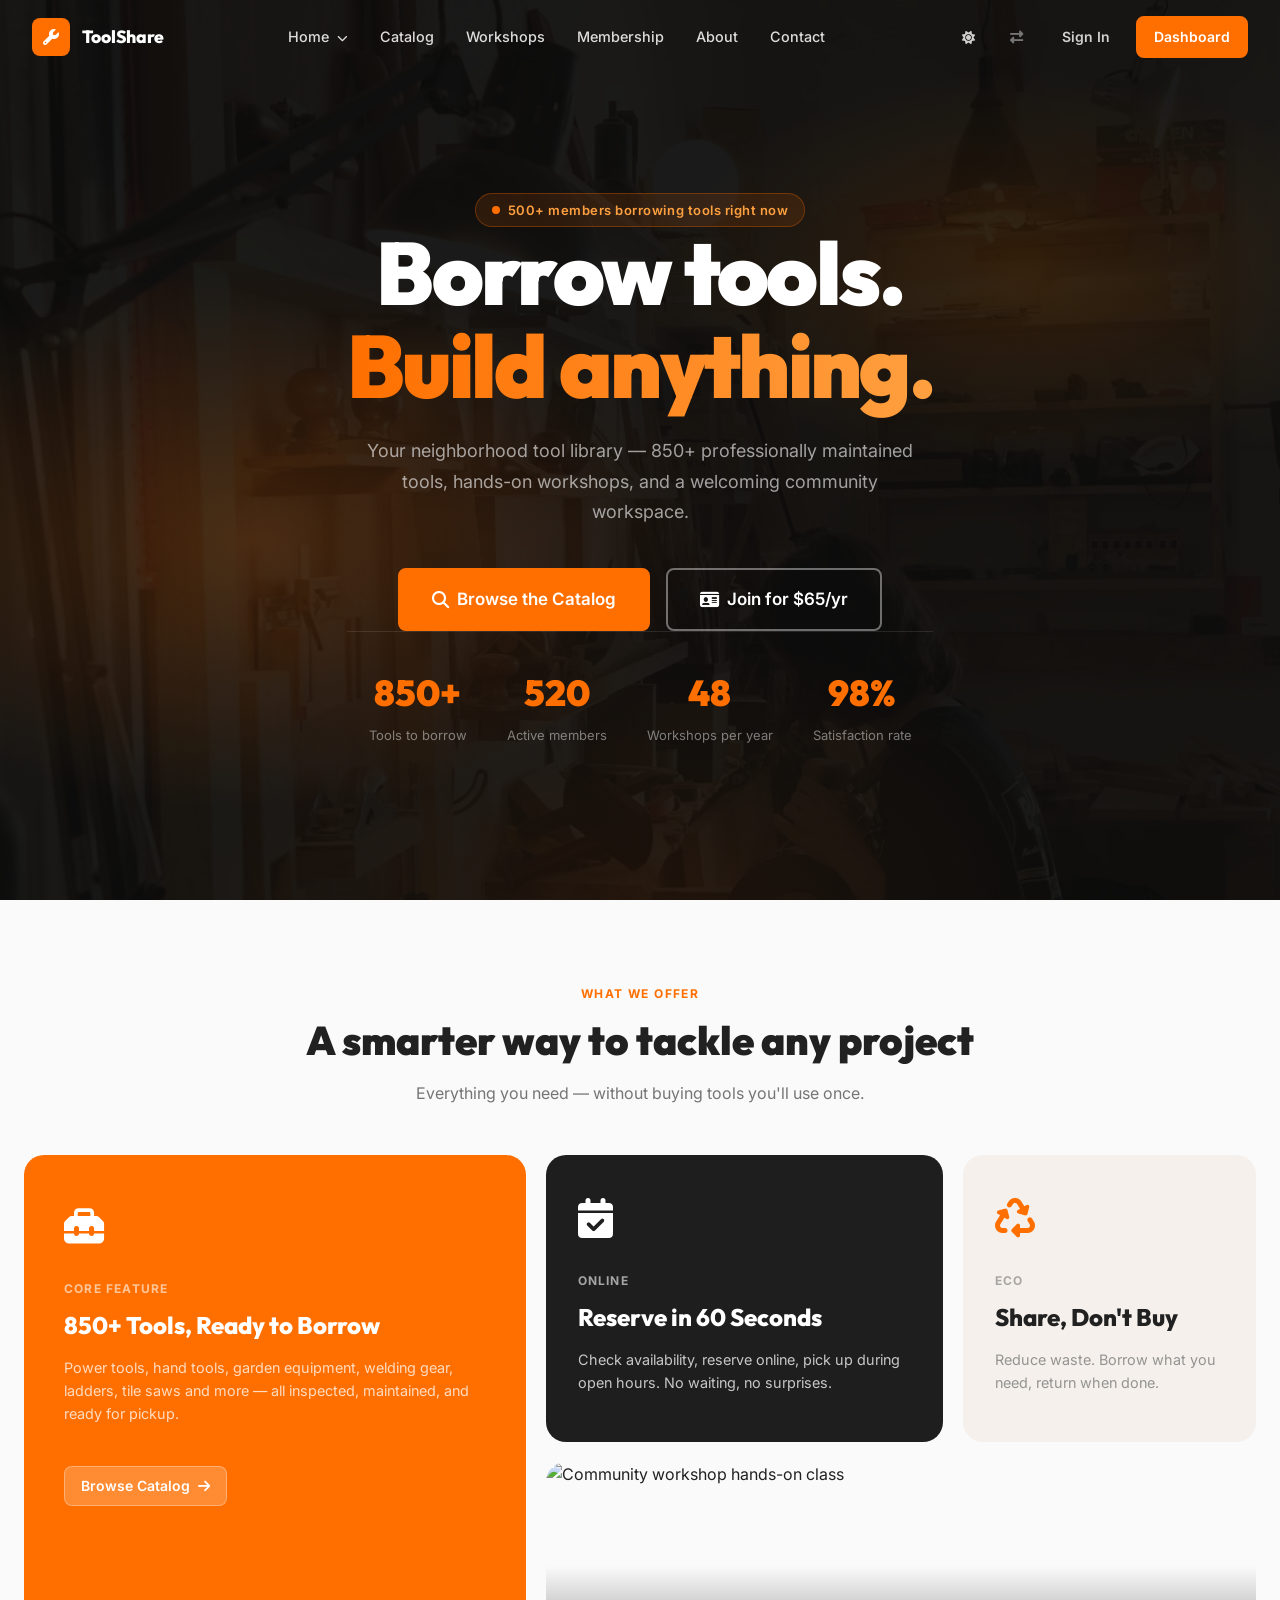
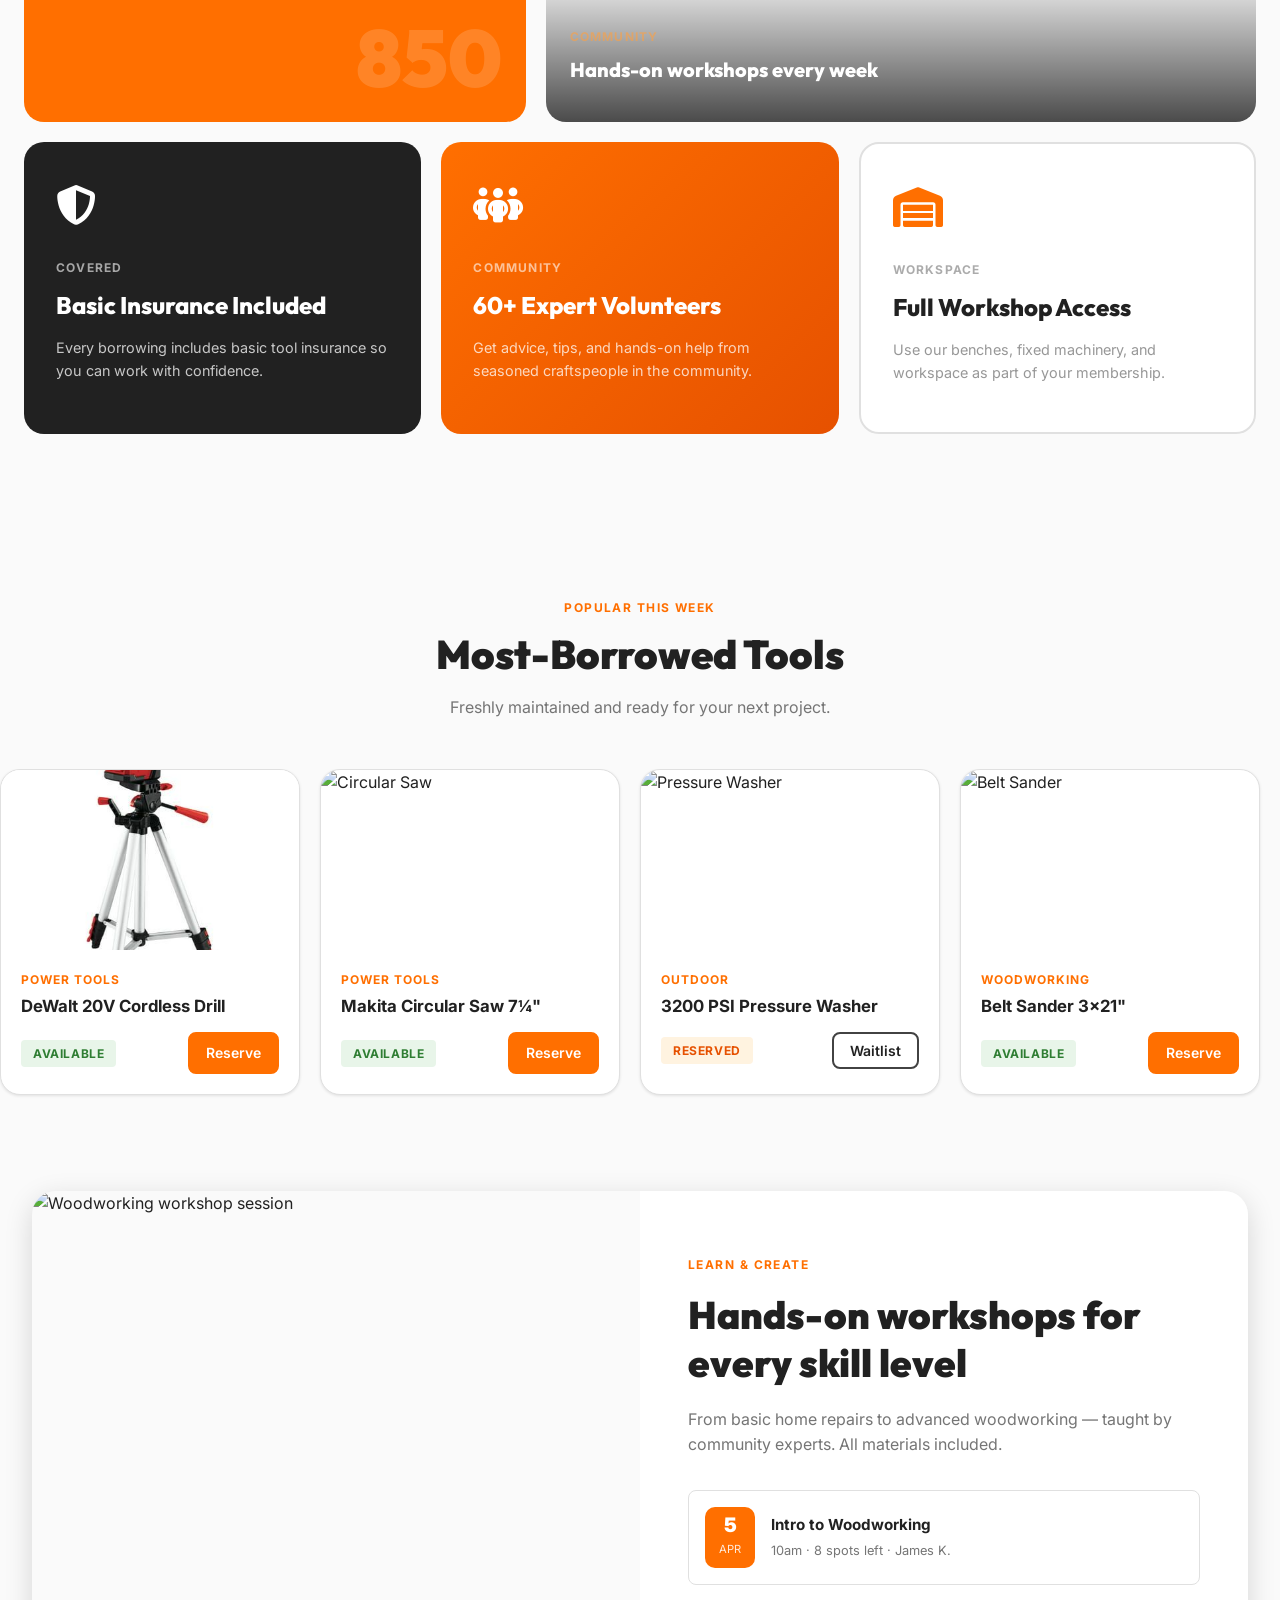
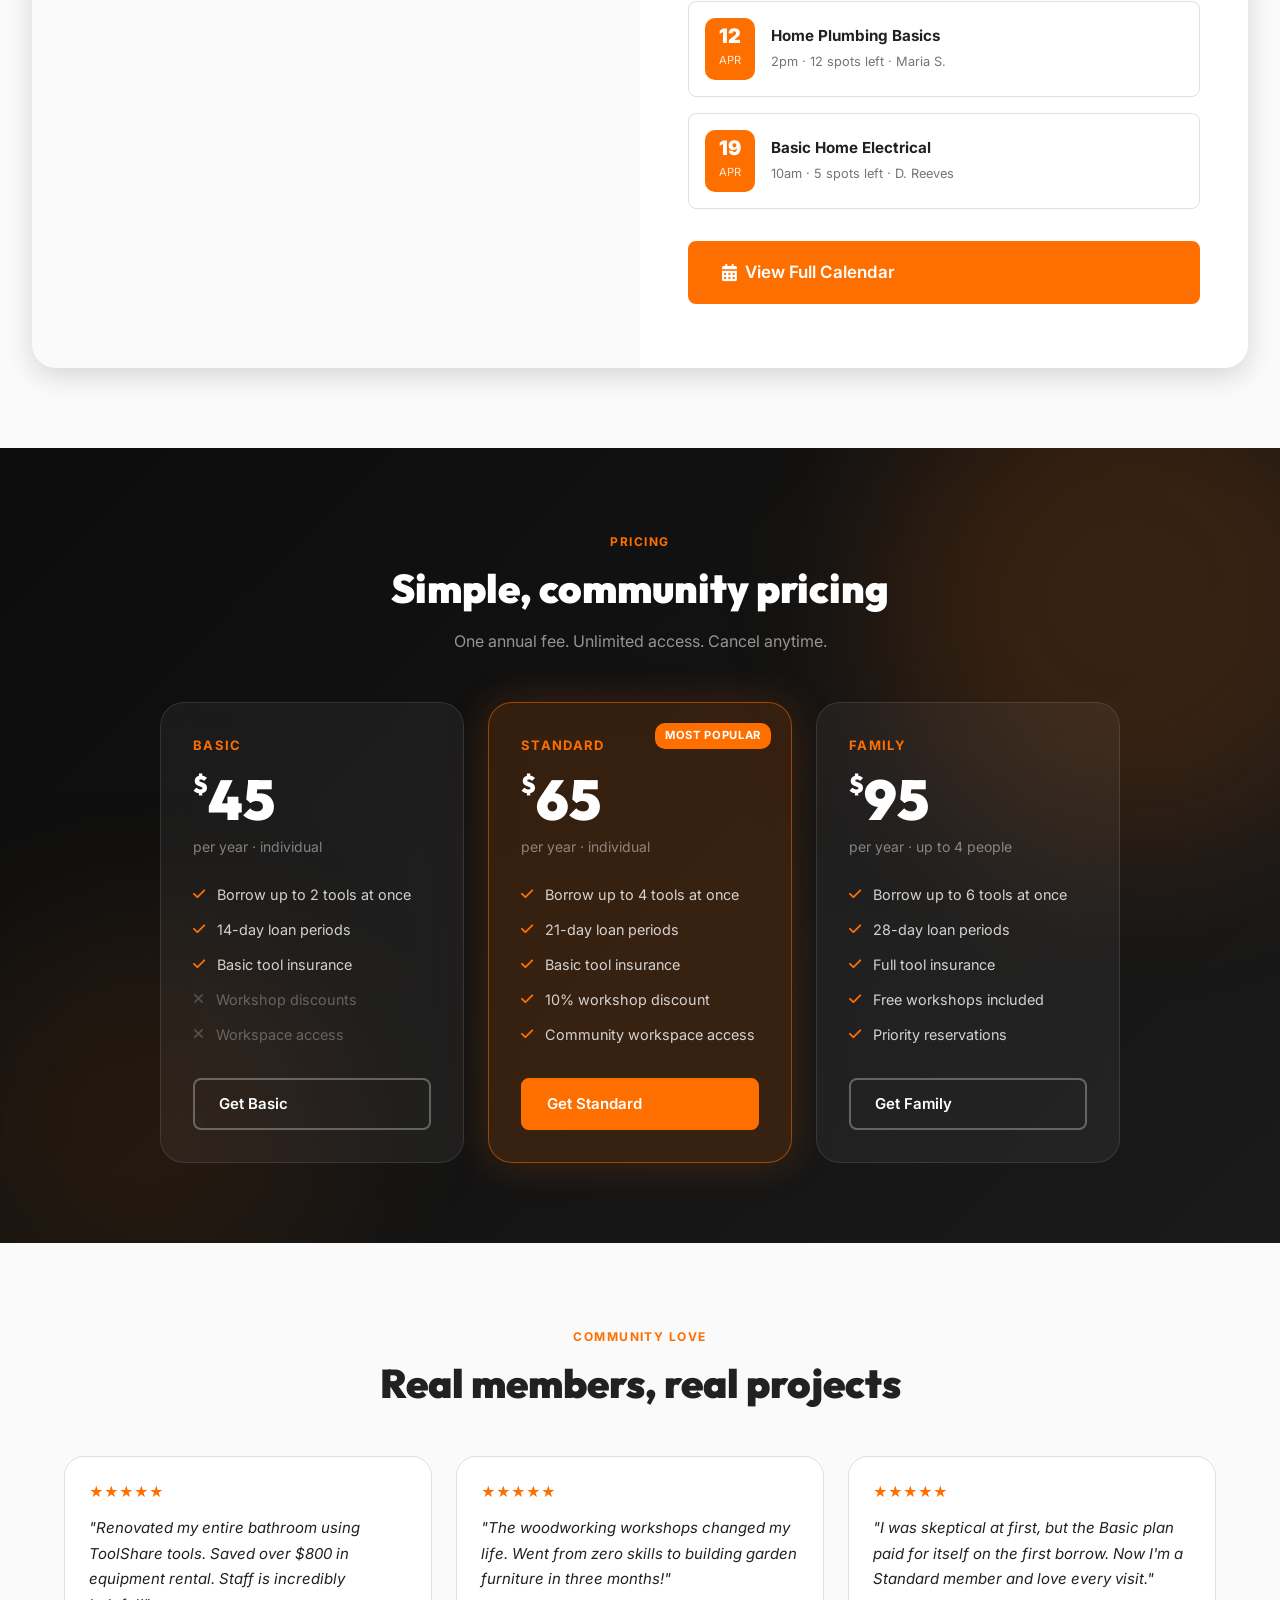
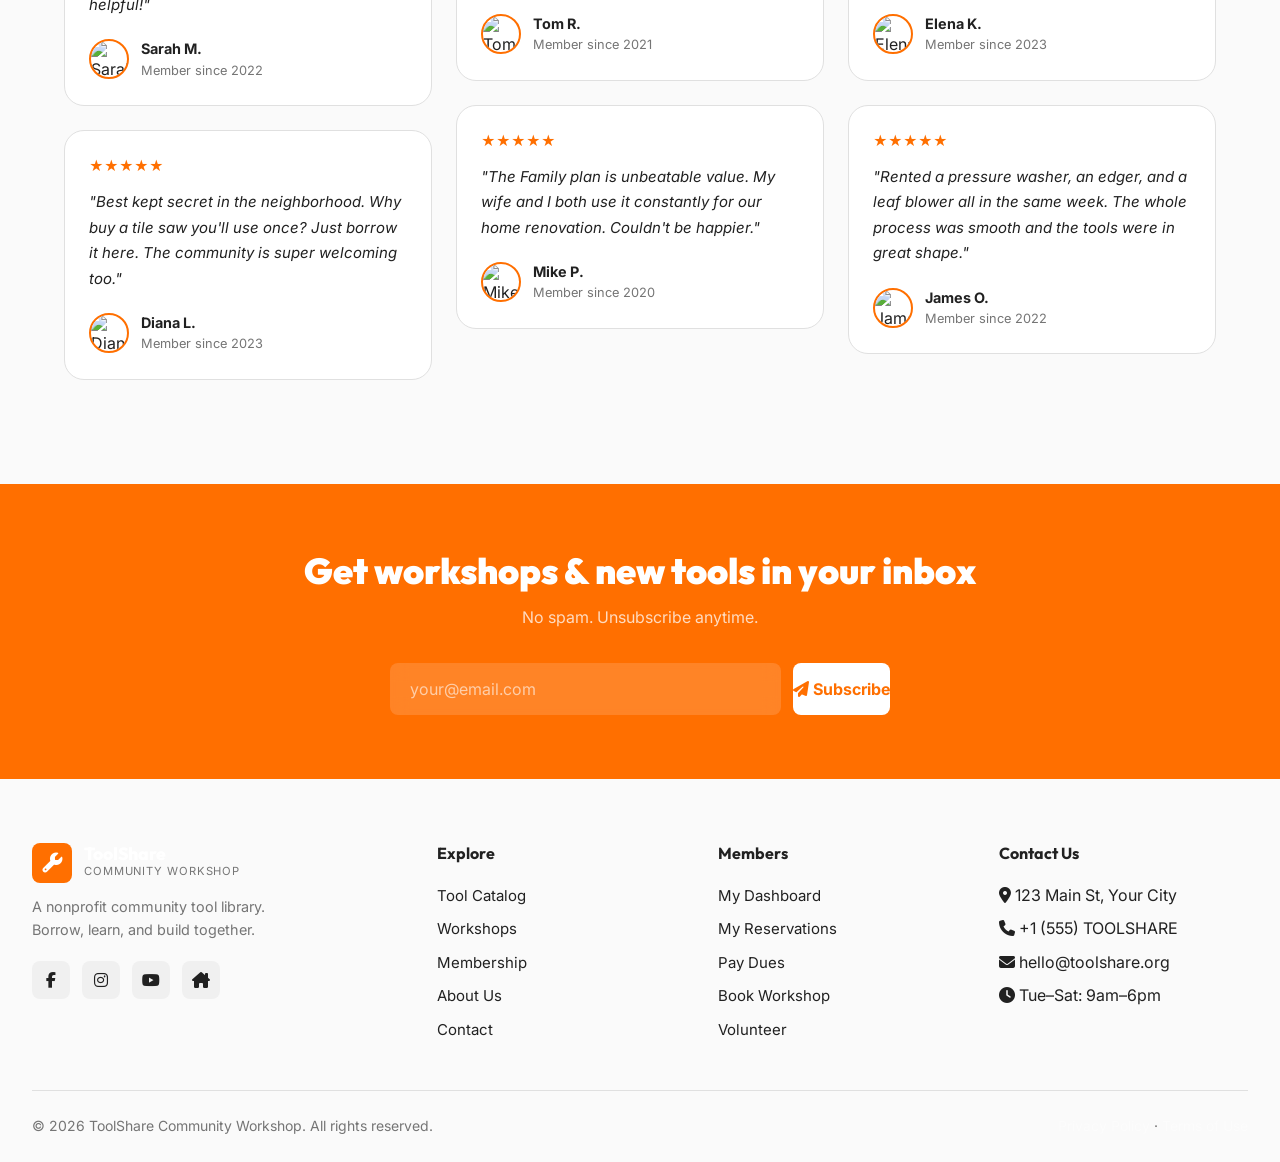
==== commit 048a621c: "first commit" ====
--- a/index2.html
+++ b/index2.html
@@ -1,799 +1,1514 @@
 <!DOCTYPE html>
 <html lang="en" data-theme="light" dir="ltr">
+
 <head>
-  <meta charset="UTF-8"/>
-  <meta name="viewport" content="width=device-width, initial-scale=1.0"/>
+  <meta charset="UTF-8" />
+  <meta name="viewport" content="width=device-width, initial-scale=1.0" />
   <title>ToolShare – Home v2</title>
   <link rel="icon" type="image/svg+xml" href="assets/images/favicon.svg" />
-  <meta name="description" content="Borrow tools, join workshops, build anything — ToolShare community workshop."/>
-  <link rel="preconnect" href="https://fonts.googleapis.com"/>
-  <link rel="preconnect" href="https://fonts.gstatic.com" crossorigin/>
-  <link href="https://fonts.googleapis.com/css2?family=Inter:wght@400;500;600;700&family=Outfit:wght@400;600;700;800;900&display=swap" rel="stylesheet"/>
-  <link rel="stylesheet" href="https://cdnjs.cloudflare.com/ajax/libs/font-awesome/6.5.0/css/all.min.css"/>
-  <link rel="stylesheet" href="assets/css/style.css"/>
-  <link rel="stylesheet" href="assets/css/dark-mode.css"/>
-  <link rel="stylesheet" href="assets/css/rtl.css"/>
+  <meta name="description" content="Borrow tools, join workshops, build anything — ToolShare community workshop." />
+  <link rel="preconnect" href="https://fonts.googleapis.com" />
+  <link rel="preconnect" href="https://fonts.gstatic.com" crossorigin />
+  <link
+    href="https://fonts.googleapis.com/css2?family=Inter:wght@400;500;600;700&family=Outfit:wght@400;600;700;800;900&display=swap"
+    rel="stylesheet" />
+  <link rel="stylesheet" href="https://cdnjs.cloudflare.com/ajax/libs/font-awesome/6.5.0/css/all.min.css" />
+  <link rel="stylesheet" href="assets/css/style.css" />
+  <link rel="stylesheet" href="assets/css/dark-mode.css" />
+  <link rel="stylesheet" href="assets/css/rtl.css" />
   <style>
-  /* ════════════════════════════════════
+    /* ════════════════════════════════════
      HOME v2 — Minimal Bento Design
   ════════════════════════════════════ */
 
-  /* ── Transparent-to-solid nav ── */
-  .v2-nav {
-    position: fixed; top: 0; left: 0; right: 0; z-index: 1000;
-    padding: var(--sp-4) var(--sp-8);
-    display: flex; align-items: center; justify-content: space-between;
-    transition: background .35s, box-shadow .35s;
-  }
-  .v2-nav.scrolled {
-    background: rgba(255,255,255,.92);
-    backdrop-filter: blur(12px);
-    box-shadow: 0 1px 20px rgba(0,0,0,.08);
-  }
-  [data-theme="dark"] .v2-nav.scrolled { background: rgba(18,18,18,.92); }
-  .v2-nav-brand { display: flex; align-items: center; gap: var(--sp-3); text-decoration: none; }
-  .v2-nav-logo {
-    width: 38px; height: 38px; background: var(--color-accent);
-    border-radius: var(--radius-md); display: grid; place-items: center;
-    color: #fff; font-size: 1rem;
-  }
-  .v2-nav-name { font-family: var(--font-head); font-weight: 800; font-size: 1.1rem; color: #fff; transition: color .3s; }
-  .v2-nav.scrolled .v2-nav-name { color: var(--color-primary); }
-  .v2-nav-links { display: flex; align-items: center; gap: var(--sp-1); }
-  .v2-nav-links a {
-    padding: 7px 14px; border-radius: 20px; font-size: .9rem; font-weight: 500;
-    color: rgba(255,255,255,.85); transition: all .25s; text-decoration: none;
-  }
-  .v2-nav.scrolled .v2-nav-links a { color: var(--color-text-muted); }
-  .v2-nav-links a:hover { background: rgba(255,111,0,.15); color: var(--color-accent); }
-  .v2-nav-ctrls { display: flex; align-items: center; gap: var(--sp-2); }
-  .v2-mob-btn { display: none; }
-  @media(max-width:1023px) { .v2-nav-links { display: none; } .v2-mob-btn { display: grid; } }
-
-  /* ── HERO: full-viewport, centered ── */
-  .v2-hero {
-    min-height: 100vh;
-    background: #0c0c0c;
-    display: flex; align-items: center; justify-content: center;
-    text-align: center; position: relative; overflow: hidden;
-    padding: 120px var(--sp-6) var(--sp-20);
-  }
-  /* Animated gradient background blobs */
-  .v2-hero-bg {
-    position: absolute; inset: 0; z-index: 0;
-    background:
-      radial-gradient(ellipse 60% 50% at 20% 60%, rgba(255,111,0,.22) 0%, transparent 60%),
-      radial-gradient(ellipse 50% 40% at 80% 30%, rgba(100,50,0,.35) 0%, transparent 55%),
-      radial-gradient(ellipse 70% 60% at 50% 100%, rgba(255,111,0,.08) 0%, transparent 50%);
-    animation: blobShift 12s ease-in-out infinite alternate;
-  }
-  @keyframes blobShift {
-    0%   { filter: blur(40px); transform: scale(1); }
-    100% { filter: blur(55px); transform: scale(1.06); }
-  }
-  /* Grid pattern overlay */
-  .v2-hero-grid {
-    position: absolute; inset: 0; z-index: 0; opacity: .06;
-    background-image:
-      linear-gradient(rgba(255,255,255,.5) 1px, transparent 1px),
-      linear-gradient(90deg, rgba(255,255,255,.5) 1px, transparent 1px);
-    background-size: 60px 60px;
-  }
-  .v2-hero-inner { position: relative; z-index: 1; max-width: 860px; }
-  .v2-hero-badge {
-    display: inline-flex; align-items: center; gap: var(--sp-2);
-    background: rgba(255,111,0,.12); border: 1px solid rgba(255,111,0,.3);
-    color: var(--color-accent-light); border-radius: 20px;
-    padding: 6px 16px; font-size: .8125rem; font-weight: 600;
-    margin-bottom: var(--sp-7); letter-spacing: .04em;
-  }
-  .v2-hero-badge span { width: 8px; height: 8px; border-radius: 50%; background: var(--color-accent); animation: pulse 2s infinite; }
-  @keyframes pulse { 0%,100%{opacity:1;transform:scale(1)} 50%{opacity:.5;transform:scale(1.4)} }
-  .v2-hero h1 {
-    font-family: var(--font-head); font-size: clamp(2.5rem, 7vw, 5.5rem);
-    font-weight: 900; line-height: 1.05; color: #fff; margin-bottom: var(--sp-6);
-    letter-spacing: -.03em;
-  }
-  .v2-hero h1 em {
-    font-style: normal;
-    background: linear-gradient(90deg, #FF6F00, #FFA040, #FF6F00);
-    background-size: 200%;
-    -webkit-background-clip: text; -webkit-text-fill-color: transparent;
-    animation: shimmerText 4s linear infinite;
-  }
-  @keyframes shimmerText { 0%{background-position:0%} 100%{background-position:200%} }
-  .v2-hero-sub {
-    color: rgba(255,255,255,.6); font-size: 1.125rem; max-width: 560px;
-    margin: 0 auto var(--sp-10); line-height: 1.7;
-  }
-  .v2-hero-actions { display: flex; justify-content: center; gap: var(--sp-4); flex-wrap: wrap; margin-bottom: var(--sp-14); }
-  /* Stats row */
-  .v2-hero-stats {
-    display: flex; justify-content: center; gap: var(--sp-10); flex-wrap: wrap;
-    border-top: 1px solid rgba(255,255,255,.1); padding-top: var(--sp-8);
-  }
-  .v2-stat { text-align: center; }
-  .v2-stat strong { display: block; font-size: 2.25rem; font-weight: 900; color: var(--color-accent); font-family: var(--font-head); }
-  .v2-stat small { font-size: .8125rem; color: rgba(255,255,255,.45); }
-
-  /* ── BENTO GRID ── */
-  .v2-bento-grid {
-    display: grid;
-    grid-template-columns: repeat(12, 1fr);
-    grid-template-rows: auto;
-    gap: 20px;
-    max-width: 1280px; margin: 0 auto;
-    padding: 0 var(--sp-6);
-  }
-  .v2-bento { border-radius: 20px; overflow: hidden; position: relative; transition: transform .3s, box-shadow .3s; }
-  .v2-bento:hover { transform: translateY(-4px); box-shadow: 0 20px 50px rgba(0,0,0,.15); }
-
-  /* Bento layout */
-  .bento-a { grid-column: span 5; grid-row: span 2; background: var(--color-accent); color: #fff; padding: var(--sp-10); }
-  .bento-b { grid-column: span 4; grid-row: span 1; background: var(--color-primary); color: #fff; padding: var(--sp-8); }
-  .bento-c { grid-column: span 3; grid-row: span 1; background: #F5F0EB; padding: var(--sp-8); }
-  .bento-d { grid-column: span 7; grid-row: span 1; position: relative; padding: 0; }
-  .bento-d img { width: 100%; height: 260px; object-fit: cover; display: block; }
-  .bento-d-overlay {
-    position: absolute; inset: 0;
-    background: linear-gradient(to top, rgba(0,0,0,.7) 0%, transparent 60%);
-    display: flex; align-items: flex-end; padding: var(--sp-6);
-  }
-  .bento-e { grid-column: span 4; grid-row: span 1; background: #212121; color: #fff; padding: var(--sp-8); }
-  .bento-f { grid-column: span 4; grid-row: span 1; background: linear-gradient(135deg,#FF6F00,#E65100); color: #fff; padding: var(--sp-8); }
-  .bento-g { grid-column: span 4; grid-row: span 1; border: 2px solid var(--color-border); background: var(--color-surface); padding: var(--sp-8); }
-
-  .bento-icon { font-size: 2.5rem; margin-bottom: var(--sp-5); }
-  .bento-a .bento-num { font-size: 5rem; font-weight: 900; font-family: var(--font-head); line-height: 1; opacity: .15; position: absolute; bottom: var(--sp-6); right: var(--sp-6); }
-  .bento-tag { font-size: .75rem; font-weight: 700; text-transform: uppercase; letter-spacing: .1em; opacity: .6; margin-bottom: var(--sp-2); }
-  .bento-h2 { font-size: 1.5rem; font-weight: 800; font-family: var(--font-head); margin-bottom: var(--sp-3); }
-  .bento-p { font-size: .9rem; opacity: .75; line-height: 1.6; }
-
-  [data-theme="dark"] .bento-c { background: #2a2a2a; color: var(--color-text-inv); }
-  [data-theme="dark"] .bento-g { background: #1e1e1e; border-color: #333; color: var(--color-text-inv); }
-
-  @media(max-width: 1023px) {
-    .bento-a,.bento-b,.bento-c,.bento-d,.bento-e,.bento-f,.bento-g {
-      grid-column: span 12;
-    }
-    .bento-d img { height: 220px; }
-    .bento-a .bento-num { font-size: 3rem; }
-  }
-  @media(min-width: 640px) and (max-width: 1023px) {
-    .bento-b,.bento-c,.bento-e,.bento-f,.bento-g { grid-column: span 6; }
-    .bento-a,.bento-d { grid-column: span 12; }
-  }
-
-  /* ── HORIZONTAL TOOL SCROLL ── */
-  .v2-tools-scroll {
-    overflow-x: auto; display: flex; gap: 20px;
-    padding: 0 var(--sp-8) var(--sp-4); scrollbar-width: thin;
-    scroll-snap-type: x mandatory;
-  }
-  .v2-tools-scroll::-webkit-scrollbar { height: 4px; }
-  .v2-tools-scroll::-webkit-scrollbar-thumb { background: var(--color-accent); border-radius: 2px; }
-  .v2-tool-card {
-    flex: 0 0 300px; border-radius: 20px; overflow: hidden;
-    background: var(--color-surface); border: 1px solid var(--color-border);
-    box-shadow: var(--shadow-sm); scroll-snap-align: start;
-    transition: transform .3s, box-shadow .3s;
-  }
-  .v2-tool-card:hover { transform: translateY(-5px); box-shadow: var(--shadow-lg); }
-  .v2-tool-card img { width: 100%; height: 180px; object-fit: cover; }
-  .v2-tool-card-body { padding: var(--sp-5); }
-  .v2-tool-cat { font-size: .75rem; font-weight: 700; color: var(--color-accent); text-transform: uppercase; letter-spacing: .08em; }
-  .v2-tool-name { font-weight: 700; font-size: 1.05rem; margin: var(--sp-1) 0 var(--sp-3); }
-  .v2-tool-row { display: flex; align-items: center; justify-content: space-between; }
-
-  /* ── WORKSHOP SPLIT ── */
-  .v2-split {
-    display: grid; grid-template-columns: 1fr 1fr; gap: 0;
-    max-width: 1280px; margin: 0 auto; border-radius: 24px; overflow: hidden;
-    box-shadow: var(--shadow-lg);
-  }
-  .v2-split-img { position: relative; min-height: 500px; }
-  .v2-split-img img { width: 100%; height: 100%; object-fit: cover; }
-  .v2-split-content {
-    background: var(--color-primary); color: #fff;
-    padding: var(--sp-16) var(--sp-12);
-    display: flex; flex-direction: column; justify-content: center;
-  }
-  .v2-split-label { font-size: .75rem; font-weight: 700; color: var(--color-accent); text-transform: uppercase; letter-spacing: .12em; margin-bottom: var(--sp-4); }
-  .v2-split-content h2 { color: #fff; font-size: clamp(1.75rem,3vw,2.5rem); font-weight: 900; margin-bottom: var(--sp-5); }
-  .v2-split-content p { color: rgba(255,255,255,.65); font-size: 1rem; margin-bottom: var(--sp-8); }
-
-  /* Workshop list */
-  .v2-wk-list { display: flex; flex-direction: column; gap: var(--sp-4); margin-bottom: var(--sp-8); }
-  .v2-wk-item {
-    display: flex; align-items: center; gap: var(--sp-4);
-    background: rgba(255,255,255,.07); border: 1px solid rgba(255,255,255,.1);
-    border-radius: var(--radius-md); padding: var(--sp-4);
-    transition: background .25s;
-  }
-  .v2-wk-item:hover { background: rgba(255,111,0,.15); border-color: rgba(255,111,0,.3); }
-  .v2-wk-date {
-    background: var(--color-accent); color: #fff;
-    border-radius: 10px; padding: var(--sp-2) var(--sp-3);
-    text-align: center; min-width: 50px; flex-shrink: 0;
-  }
-  .v2-wk-date strong { display: block; font-size: 1.25rem; font-weight: 900; line-height: 1; }
-  .v2-wk-date span { font-size: .7rem; text-transform: uppercase; opacity: .85; }
-  .v2-wk-info strong { display: block; font-size: .95rem; font-weight: 700; }
-  .v2-wk-info span { font-size: .8rem; color: rgba(255,255,255,.45); }
-
-  @media(max-width: 899px) {
-    .v2-split { grid-template-columns: 1fr; }
-    .v2-split-img { min-height: 260px; }
-    .v2-split-content { padding: var(--sp-10) var(--sp-6); }
-  }
-
-  /* ── MEMBERSHIP GLASSMORPHISM ── */
-  .v2-membership {
-    background: linear-gradient(135deg, #0c0c0c 0%, #1a1a1a 100%);
-    position: relative; overflow: hidden;
-    padding: var(--sp-20) var(--sp-6);
-  }
-  .v2-membership-blob {
-    position: absolute; border-radius: 50%; filter: blur(80px); pointer-events: none;
-  }
-  .v2-membership-blob-1 { width: 500px; height: 500px; background: rgba(255,111,0,.15); top: -100px; right: -100px; }
-  .v2-membership-blob-2 { width: 400px; height: 400px; background: rgba(255,111,0,.08); bottom: -80px; left: -60px; }
-  .v2-plans { display: grid; grid-template-columns: repeat(3,1fr); gap: 24px; max-width: 960px; margin: 0 auto; position: relative; z-index: 1; }
-  .v2-plan {
-    background: rgba(255,255,255,.05);
-    border: 1px solid rgba(255,255,255,.1);
-    backdrop-filter: blur(16px);
-    border-radius: 24px; padding: var(--sp-8);
-    transition: all .3s; color: #fff;
-    position: relative; overflow: hidden;
-  }
-  .v2-plan:hover { background: rgba(255,255,255,.09); transform: translateY(-6px); }
-  .v2-plan.popular {
-    background: rgba(255,111,0,.15);
-    border-color: rgba(255,111,0,.5);
-    box-shadow: 0 0 40px rgba(255,111,0,.2);
-  }
-  .v2-plan-badge {
-    position: absolute; top: var(--sp-5); right: var(--sp-5);
-    background: var(--color-accent); color: #fff; font-size: .7rem; font-weight: 700;
-    padding: 4px 10px; border-radius: 10px; text-transform: uppercase; letter-spacing: .06em;
-  }
-  .v2-plan-name { font-size: .8125rem; font-weight: 700; color: var(--color-accent); text-transform: uppercase; letter-spacing: .1em; margin-bottom: var(--sp-4); }
-  .v2-plan-price { font-size: 3.5rem; font-weight: 900; font-family: var(--font-head); line-height: 1; color: #fff; margin-bottom: var(--sp-2); }
-  .v2-plan-price sup { font-size: 1.5rem; vertical-align: top; margin-top: .5rem; }
-  .v2-plan-period { font-size: .875rem; color: rgba(255,255,255,.45); margin-bottom: var(--sp-6); }
-  .v2-plan-features { list-style: none; display: flex; flex-direction: column; gap: var(--sp-3); margin-bottom: var(--sp-8); }
-  .v2-plan-features li { display: flex; align-items: center; gap: var(--sp-3); font-size: .9rem; color: rgba(255,255,255,.8); }
-  .v2-plan-features li i { color: var(--color-accent); font-size: .875rem; flex-shrink: 0; }
-  .v2-plan-features li.off { color: rgba(255,255,255,.3); }
-  .v2-plan-features li.off i { color: rgba(255,255,255,.2); }
-  @media(max-width:767px) { .v2-plans { grid-template-columns:1fr; } }
-  @media(min-width:640px) and (max-width:767px) { .v2-plans { grid-template-columns:1fr 1fr; } .v2-plan:last-child{grid-column:span 2} }
-
-  /* ── TESTIMONIALS MASONRY ── */
-  .v2-testimonials {
-    column-count: 3; column-gap: 24px;
-    max-width: 1200px; margin: 0 auto; padding: 0 var(--sp-6);
-  }
-  .v2-tcard {
-    break-inside: avoid; background: var(--color-surface);
-    border: 1px solid var(--color-border); border-radius: 20px;
-    padding: var(--sp-6); margin-bottom: 24px;
-    transition: box-shadow .3s; display: inline-block; width: 100%;
-  }
-  .v2-tcard:hover { box-shadow: var(--shadow-md); }
-  .v2-tcard-stars { color: var(--color-accent); font-size: .875rem; margin-bottom: var(--sp-3); }
-  .v2-tcard blockquote { color: var(--color-text); font-size: .9375rem; line-height: 1.7; margin-bottom: var(--sp-5); font-style: italic; }
-  .v2-tcard-author { display: flex; align-items: center; gap: var(--sp-3); }
-  .v2-tcard-author img { width: 40px; height: 40px; border-radius: 50%; border: 2px solid var(--color-accent); }
-  .v2-tcard-name { font-weight: 700; font-size: .9rem; }
-  .v2-tcard-role { font-size: .8rem; color: var(--color-text-muted); }
-  @media(max-width:767px) { .v2-testimonials { column-count:1; } }
-  @media(min-width:640px) and (max-width:1023px) { .v2-testimonials { column-count:2; } }
-
-  /* ── NEWSLETTER DARK ── */
-  .v2-newsletter {
-    background: var(--color-accent);
-    padding: var(--sp-16) var(--sp-6);
-    text-align: center;
-  }
-  .v2-newsletter h2 { color: #fff; font-size: clamp(1.5rem,3vw,2.25rem); font-weight: 900; margin-bottom: var(--sp-3); }
-  .v2-newsletter p { color: rgba(255,255,255,.75); margin-bottom: var(--sp-8); }
-  .v2-nl-form {
-    display: flex; gap: var(--sp-3); max-width: 500px; margin: 0 auto; flex-wrap: wrap;
-  }
-  .v2-nl-form input {
-    flex: 1; min-width: 200px; padding: var(--sp-4) var(--sp-5);
-    border-radius: var(--radius-md); border: none;
-    background: rgba(255,255,255,.15); color: #fff;
-    font-size: 1rem; outline: none;
-    backdrop-filter: blur(8px);
-  }
-  .v2-nl-form input::placeholder { color: rgba(255,255,255,.6); }
-  .v2-nl-form input:focus { background: rgba(255,255,255,.25); }
-  .v2-nl-form button {
-    background: #fff; color: var(--color-accent); font-weight: 700;
-    padding: var(--sp-4) var(--sp-7); border-radius: var(--radius-md);
-    border: none; cursor: pointer; font-size: 1rem; transition: all .25s;
-    white-space: nowrap;
-  }
-  .v2-nl-form button:hover { background: var(--color-primary); color: #fff; }
-
-  /* ── Spacer utility ── */
-  .v2-section { padding: var(--sp-20) 0; }
-  .v2-section-header { text-align: center; margin-bottom: var(--sp-12); }
-  .v2-label { display: inline-block; font-size: .75rem; font-weight: 700; color: var(--color-accent); text-transform: uppercase; letter-spacing: .12em; margin-bottom: var(--sp-3); }
-  .v2-section-header h2 { font-size: clamp(1.75rem,3.5vw,2.5rem); font-weight: 900; margin-bottom: var(--sp-4); }
-  .v2-section-header p { color: var(--color-text-muted); font-size: 1rem; max-width: 540px; margin: 0 auto; }
-
-  /* Mobile nav drawer */
-  .nav-drawer a:hover { background: var(--color-accent); color: #fff; border-color: var(--color-accent); }
+    /* ── Transparent-to-solid nav ── */
+    .v2-nav {
+      position: fixed;
+      top: 0;
+      left: 0;
+      right: 0;
+      z-index: 1000;
+      padding: var(--sp-4) var(--sp-8);
+      display: flex;
+      align-items: center;
+      justify-content: space-between;
+      transition: background .35s, box-shadow .35s;
+    }
+
+    .v2-nav.scrolled {
+      background: rgba(255, 255, 255, .92);
+      backdrop-filter: blur(12px);
+      box-shadow: 0 1px 20px rgba(0, 0, 0, .08);
+    }
+
+    [data-theme="dark"] .v2-nav.scrolled {
+      background: rgba(18, 18, 18, .92);
+    }
+
+    .v2-nav-brand {
+      display: flex;
+      align-items: center;
+      gap: var(--sp-3);
+      text-decoration: none;
+    }
+
+    .v2-nav-logo {
+      width: 38px;
+      height: 38px;
+      background: var(--color-accent);
+      border-radius: var(--radius-md);
+      display: grid;
+      place-items: center;
+      color: #fff;
+      font-size: 1rem;
+    }
+
+    .v2-nav-name {
+      font-family: var(--font-head);
+      font-weight: 800;
+      font-size: 1.1rem;
+      color: #fff;
+      transition: color .3s;
+    }
+
+    .v2-nav.scrolled .v2-nav-name {
+      color: var(--color-primary);
+    }
+
+    .v2-nav-links {
+      display: flex;
+      align-items: center;
+      gap: var(--sp-1);
+    }
+
+    .v2-nav-links a {
+      padding: 7px 14px;
+      border-radius: 20px;
+      font-size: .9rem;
+      font-weight: 500;
+      color: rgba(255, 255, 255, .85);
+      transition: all .25s;
+      text-decoration: none;
+    }
+
+    .v2-nav.scrolled .v2-nav-links a {
+      color: var(--color-text-muted);
+    }
+
+    .v2-nav-links a:hover {
+      background: rgba(255, 111, 0, .15);
+      color: var(--color-accent);
+    }
+
+    .v2-nav-ctrls {
+      display: flex;
+      align-items: center;
+      gap: var(--sp-2);
+    }
+
+    .v2-mob-btn {
+      display: none;
+    }
+
+    @media(max-width:1023px) {
+      .v2-nav-links {
+        display: none;
+      }
+
+      .v2-mob-btn {
+        display: grid;
+      }
+    }
+
+    /* ── HERO: full-viewport, centered ── */
+    .v2-hero {
+      min-height: 100vh;
+      background: #0c0c0c;
+      display: flex;
+      align-items: center;
+      justify-content: center;
+      text-align: center;
+      position: relative;
+      overflow: hidden;
+      padding: 120px var(--sp-6) var(--sp-20);
+    }
+
+    /* Animated gradient background blobs */
+    .v2-hero-bg {
+      position: absolute;
+      inset: 0;
+      z-index: 0;
+      background:
+        radial-gradient(ellipse 60% 50% at 20% 60%, rgba(255, 111, 0, .22) 0%, transparent 60%),
+        radial-gradient(ellipse 50% 40% at 80% 30%, rgba(100, 50, 0, .35) 0%, transparent 55%),
+        radial-gradient(ellipse 70% 60% at 50% 100%, rgba(255, 111, 0, .08) 0%, transparent 50%);
+      animation: blobShift 12s ease-in-out infinite alternate;
+    }
+
+    @keyframes blobShift {
+      0% {
+        filter: blur(40px);
+        transform: scale(1);
+      }
+
+      100% {
+        filter: blur(55px);
+        transform: scale(1.06);
+      }
+    }
+
+    /* Grid pattern overlay */
+    .v2-hero-grid {
+      position: absolute;
+      inset: 0;
+      z-index: 0;
+      opacity: .06;
+      background-image: url('assets/images/hero.jpg');
+      background-repeat: no-repeat;
+      background-size: cover;
+    }
+
+    .v2-hero-inner {
+      position: relative;
+      z-index: 1;
+      max-width: 860px;
+    }
+
+    .v2-hero-badge {
+      display: inline-flex;
+      align-items: center;
+      gap: var(--sp-2);
+      background: rgba(255, 111, 0, .12);
+      border: 1px solid rgba(255, 111, 0, .3);
+      color: var(--color-accent-light);
+      border-radius: 20px;
+      padding: 6px 16px;
+      font-size: .8125rem;
+      font-weight: 600;
+      margin-bottom: var(--sp-7);
+      letter-spacing: .04em;
+    }
+
+    .v2-hero-badge span {
+      width: 8px;
+      height: 8px;
+      border-radius: 50%;
+      background: var(--color-accent);
+      animation: pulse 2s infinite;
+    }
+
+    @keyframes pulse {
+
+      0%,
+      100% {
+        opacity: 1;
+        transform: scale(1)
+      }
+
+      50% {
+        opacity: .5;
+        transform: scale(1.4)
+      }
+    }
+
+    .v2-hero h1 {
+      font-family: var(--font-head);
+      font-size: clamp(2.5rem, 7vw, 5.5rem);
+      font-weight: 900;
+      line-height: 1.05;
+      color: #fff;
+      margin-bottom: var(--sp-6);
+      letter-spacing: -.03em;
+    }
+
+    .v2-hero h1 em {
+      font-style: normal;
+      background: linear-gradient(90deg, #FF6F00, #FFA040, #FF6F00);
+      background-size: 200%;
+      -webkit-background-clip: text;
+      -webkit-text-fill-color: transparent;
+      animation: shimmerText 4s linear infinite;
+    }
+
+    @keyframes shimmerText {
+      0% {
+        background-position: 0%
+      }
+
+      100% {
+        background-position: 200%
+      }
+    }
+
+    .v2-hero-sub {
+      color: rgba(255, 255, 255, .6);
+      font-size: 1.125rem;
+      max-width: 560px;
+      margin: 0 auto var(--sp-10);
+      line-height: 1.7;
+    }
+
+    .v2-hero-actions {
+      display: flex;
+      justify-content: center;
+      gap: var(--sp-4);
+      flex-wrap: wrap;
+      margin-bottom: var(--sp-14);
+    }
+
+    /* Stats row */
+    .v2-hero-stats {
+      display: flex;
+      justify-content: center;
+      gap: var(--sp-10);
+      flex-wrap: wrap;
+      border-top: 1px solid rgba(255, 255, 255, .1);
+      padding-top: var(--sp-8);
+    }
+
+    .v2-stat {
+      text-align: center;
+    }
+
+    .v2-stat strong {
+      display: block;
+      font-size: 2.25rem;
+      font-weight: 900;
+      color: var(--color-accent);
+      font-family: var(--font-head);
+    }
+
+    .v2-stat small {
+      font-size: .8125rem;
+      color: rgba(255, 255, 255, .45);
+    }
+
+    /* ── BENTO GRID ── */
+    .v2-bento-grid {
+      display: grid;
+      grid-template-columns: repeat(12, 1fr);
+      grid-template-rows: auto;
+      gap: 20px;
+      max-width: 1280px;
+      margin: 0 auto;
+      padding: 0 var(--sp-6);
+    }
+
+    .v2-bento {
+      border-radius: 20px;
+      overflow: hidden;
+      position: relative;
+      transition: transform .3s, box-shadow .3s;
+    }
+
+    .v2-bento:hover {
+      transform: translateY(-4px);
+      box-shadow: 0 20px 50px rgba(0, 0, 0, .15);
+    }
+
+    /* Bento layout */
+    .bento-a {
+      grid-column: span 5;
+      grid-row: span 2;
+      background: var(--color-accent);
+      color: #fff;
+      padding: var(--sp-10);
+    }
+
+    .bento-b {
+      grid-column: span 4;
+      grid-row: span 1;
+      background: #1E1E1E;
+      color: #fff;
+      padding: var(--sp-8);
+    }
+
+    .bento-c {
+      grid-column: span 3;
+      grid-row: span 1;
+      background: #F5F0EB;
+      padding: var(--sp-8);
+    }
+
+    .bento-d {
+      grid-column: span 7;
+      grid-row: span 1;
+      position: relative;
+      padding: 0;
+    }
+
+    .bento-d img {
+      width: 100%;
+      height: 260px;
+      object-fit: cover;
+      display: block;
+    }
+
+    .bento-d-overlay {
+      position: absolute;
+      inset: 0;
+      background: linear-gradient(to top, rgba(0, 0, 0, .7) 0%, transparent 60%);
+      display: flex;
+      align-items: flex-end;
+      padding: var(--sp-6);
+    }
+
+    .bento-e {
+      grid-column: span 4;
+      grid-row: span 1;
+      background: #212121;
+      color: #fff;
+      padding: var(--sp-8);
+    }
+
+    .bento-f {
+      grid-column: span 4;
+      grid-row: span 1;
+      background: linear-gradient(135deg, #FF6F00, #E65100);
+      color: #fff;
+      padding: var(--sp-8);
+    }
+
+    .bento-g {
+      grid-column: span 4;
+      grid-row: span 1;
+      border: 2px solid var(--color-border);
+      background: var(--color-surface);
+      padding: var(--sp-8);
+    }
+
+    .bento-icon {
+      font-size: 2.5rem;
+      margin-bottom: var(--sp-5);
+    }
+
+    .bento-a .bento-num {
+      font-size: 5rem;
+      font-weight: 900;
+      font-family: var(--font-head);
+      line-height: 1;
+      opacity: .15;
+      position: absolute;
+      bottom: var(--sp-6);
+      right: var(--sp-6);
+    }
+
+    .bento-tag {
+      font-size: .75rem;
+      font-weight: 700;
+      text-transform: uppercase;
+      letter-spacing: .1em;
+      opacity: .6;
+      margin-bottom: var(--sp-2);
+    }
+
+    .bento-h2 {
+      font-size: 1.5rem;
+      font-weight: 800;
+      font-family: var(--font-head);
+      margin-bottom: var(--sp-3);
+    }
+
+    .bento-p {
+      font-size: .9rem;
+      opacity: .75;
+      line-height: 1.6;
+    }
+
+    [data-theme="dark"] .bento-c {
+      background: #2a2a2a;
+      color: var(--color-text-inv);
+    }
+
+    [data-theme="dark"] .bento-g {
+      background: #1e1e1e;
+      border-color: #333;
+      color: var(--color-text-inv);
+    }
+
+    @media(max-width: 1023px) {
+
+      .bento-a,
+      .bento-b,
+      .bento-c,
+      .bento-d,
+      .bento-e,
+      .bento-f,
+      .bento-g {
+        grid-column: span 12;
+      }
+
+      .bento-d img {
+        height: 220px;
+      }
+
+      .bento-a .bento-num {
+        font-size: 3rem;
+      }
+    }
+
+    @media(min-width: 640px) and (max-width: 1023px) {
+
+      .bento-b,
+      .bento-c,
+      .bento-e,
+      .bento-f,
+      .bento-g {
+        grid-column: span 6;
+      }
+
+      .bento-a,
+      .bento-d {
+        grid-column: span 12;
+      }
+    }
+
+    /* ── HORIZONTAL TOOL SCROLL ── */
+    .v2-tools-scroll {
+      overflow-x: auto;
+      display: flex;
+      gap: 20px;
+      padding: 0 var(--sp-8) var(--sp-4);
+      scrollbar-width: thin;
+      scroll-snap-type: x mandatory;
+    }
+
+    .v2-tools-scroll::-webkit-scrollbar {
+      height: 4px;
+    }
+
+    .v2-tools-scroll::-webkit-scrollbar-thumb {
+      background: var(--color-accent);
+      border-radius: 2px;
+    }
+
+    .v2-tool-card {
+      flex: 0 0 300px;
+      border-radius: 20px;
+      overflow: hidden;
+      background: var(--color-surface);
+      border: 1px solid var(--color-border);
+      box-shadow: var(--shadow-sm);
+      scroll-snap-align: start;
+      transition: transform .3s, box-shadow .3s;
+    }
+
+    .v2-tool-card:hover {
+      transform: translateY(-5px);
+      box-shadow: var(--shadow-lg);
+    }
+
+    .v2-tool-card img {
+      width: 100%;
+      height: 180px;
+      object-fit: cover;
+    }
+
+    .v2-tool-card-body {
+      padding: var(--sp-5);
+    }
+
+    .v2-tool-cat {
+      font-size: .75rem;
+      font-weight: 700;
+      color: var(--color-accent);
+      text-transform: uppercase;
+      letter-spacing: .08em;
+    }
+
+    .v2-tool-name {
+      font-weight: 700;
+      font-size: 1.05rem;
+      margin: var(--sp-1) 0 var(--sp-3);
+    }
+
+    .v2-tool-row {
+      display: flex;
+      align-items: center;
+      justify-content: space-between;
+    }
+
+    /* ── WORKSHOP SPLIT ── */
+    .v2-split {
+      display: grid;
+      grid-template-columns: 1fr 1fr;
+      gap: 0;
+      max-width: 1280px;
+      margin: 0 auto;
+      border-radius: 24px;
+      overflow: hidden;
+      box-shadow: var(--shadow-lg);
+    }
+
+    .v2-split-img {
+      position: relative;
+      min-height: 500px;
+    }
+
+    .v2-split-img img {
+      width: 100%;
+      height: 100%;
+      object-fit: cover;
+    }
+
+    .v2-split-content {
+      background: var(--color-surface);
+      color: var(--color-text);
+      padding: var(--sp-16) var(--sp-12);
+      display: flex;
+      flex-direction: column;
+      justify-content: center;
+    }
+
+    .v2-split-label {
+      font-size: .75rem;
+      font-weight: 700;
+      color: var(--color-accent);
+      text-transform: uppercase;
+      letter-spacing: .12em;
+      margin-bottom: var(--sp-4);
+    }
+
+    .v2-split-content h2 {
+      color: var(--color-text);
+      font-size: clamp(1.75rem, 3vw, 2.5rem);
+      font-weight: 900;
+      margin-bottom: var(--sp-5);
+    }
+
+    .v2-split-content p {
+      color: var(--color-text-muted);
+      font-size: 1rem;
+      margin-bottom: var(--sp-8);
+    }
+
+    /* Workshop list */
+    .v2-wk-list {
+      display: flex;
+      flex-direction: column;
+      gap: var(--sp-4);
+      margin-bottom: var(--sp-8);
+    }
+
+    .v2-wk-item {
+      display: flex;
+      align-items: center;
+      gap: var(--sp-4);
+      background: var(--color-surface);
+      border: 1px solid var(--color-border);
+      border-radius: var(--radius-md);
+      padding: var(--sp-4);
+      transition: background .25s;
+    }
+
+    .v2-wk-item:hover {
+      background: var(--color-accent);
+      border-color: var(--color-accent);
+    }
+
+    .v2-wk-date {
+      background: var(--color-accent);
+      color: #fff;
+      border-radius: 10px;
+      padding: var(--sp-2) var(--sp-3);
+      text-align: center;
+      min-width: 50px;
+      flex-shrink: 0;
+    }
+
+    .v2-wk-date strong {
+      display: block;
+      font-size: 1.25rem;
+      font-weight: 900;
+      line-height: 1;
+    }
+
+    .v2-wk-date span {
+      font-size: .7rem;
+      text-transform: uppercase;
+      opacity: .85;
+    }
+
+    .v2-wk-info strong {
+      display: block;
+      font-size: .95rem;
+      font-weight: 700;
+    }
+
+    .v2-wk-info span {
+      font-size: .8rem;
+      color: rgba(255, 255, 255, .45);
+    }
+
+    @media(max-width: 899px) {
+      .v2-split {
+        grid-template-columns: 1fr;
+      }
+
+      .v2-split-img {
+        min-height: 260px;
+      }
+
+      .v2-split-content {
+        padding: var(--sp-10) var(--sp-6);
+      }
+    }
+
+    /* ── MEMBERSHIP GLASSMORPHISM ── */
+    .v2-membership {
+      background: linear-gradient(135deg, #0c0c0c 0%, #1a1a1a 100%);
+      position: relative;
+      overflow: hidden;
+      padding: var(--sp-20) var(--sp-6);
+    }
+
+    .v2-membership-blob {
+      position: absolute;
+      border-radius: 50%;
+      filter: blur(80px);
+      pointer-events: none;
+    }
+
+    .v2-membership-blob-1 {
+      width: 500px;
+      height: 500px;
+      background: rgba(255, 111, 0, .15);
+      top: -100px;
+      right: -100px;
+    }
+
+    .v2-membership-blob-2 {
+      width: 400px;
+      height: 400px;
+      background: rgba(255, 111, 0, .08);
+      bottom: -80px;
+      left: -60px;
+    }
+
+    .v2-plans {
+      display: grid;
+      grid-template-columns: repeat(3, 1fr);
+      gap: 24px;
+      max-width: 960px;
+      margin: 0 auto;
+      position: relative;
+      z-index: 1;
+    }
+
+    .v2-plan {
+      background: rgba(255, 255, 255, .05);
+      border: 1px solid rgba(255, 255, 255, .1);
+      backdrop-filter: blur(16px);
+      border-radius: 24px;
+      padding: var(--sp-8);
+      transition: all .3s;
+      color: #fff;
+      position: relative;
+      overflow: hidden;
+    }
+
+    .v2-plan:hover {
+      background: rgba(255, 255, 255, .09);
+      transform: translateY(-6px);
+    }
+
+    .v2-plan.popular {
+      background: rgba(255, 111, 0, .15);
+      border-color: rgba(255, 111, 0, .5);
+      box-shadow: 0 0 40px rgba(255, 111, 0, .2);
+    }
+
+    .v2-plan-badge {
+      position: absolute;
+      top: var(--sp-5);
+      right: var(--sp-5);
+      background: var(--color-accent);
+      color: #fff;
+      font-size: .7rem;
+      font-weight: 700;
+      padding: 4px 10px;
+      border-radius: 10px;
+      text-transform: uppercase;
+      letter-spacing: .06em;
+    }
+
+    .v2-plan-name {
+      font-size: .8125rem;
+      font-weight: 700;
+      color: var(--color-accent);
+      text-transform: uppercase;
+      letter-spacing: .1em;
+      margin-bottom: var(--sp-4);
+    }
+
+    .v2-plan-price {
+      font-size: 3.5rem;
+      font-weight: 900;
+      font-family: var(--font-head);
+      line-height: 1;
+      color: #fff;
+      margin-bottom: var(--sp-2);
+    }
+
+    .v2-plan-price sup {
+      font-size: 1.5rem;
+      vertical-align: top;
+      margin-top: .5rem;
+    }
+
+    .v2-plan-period {
+      font-size: .875rem;
+      color: rgba(255, 255, 255, .45);
+      margin-bottom: var(--sp-6);
+    }
+
+    .v2-plan-features {
+      list-style: none;
+      display: flex;
+      flex-direction: column;
+      gap: var(--sp-3);
+      margin-bottom: var(--sp-8);
+    }
+
+    .v2-plan-features li {
+      display: flex;
+      align-items: center;
+      gap: var(--sp-3);
+      font-size: .9rem;
+      color: rgba(255, 255, 255, .8);
+    }
+
+    .v2-plan-features li i {
+      color: var(--color-accent);
+      font-size: .875rem;
+      flex-shrink: 0;
+    }
+
+    .v2-plan-features li.off {
+      color: rgba(255, 255, 255, .3);
+    }
+
+    .v2-plan-features li.off i {
+      color: rgba(255, 255, 255, .2);
+    }
+
+    @media(max-width:767px) {
+      .v2-plans {
+        grid-template-columns: 1fr;
+      }
+    }
+
+    @media(min-width:640px) and (max-width:767px) {
+      .v2-plans {
+        grid-template-columns: 1fr 1fr;
+      }
+
+      .v2-plan:last-child {
+        grid-column: span 2
+      }
+    }
+
+    /* ── TESTIMONIALS MASONRY ── */
+    .v2-testimonials {
+      column-count: 3;
+      column-gap: 24px;
+      max-width: 1200px;
+      margin: 0 auto;
+      padding: 0 var(--sp-6);
+    }
+
+    .v2-tcard {
+      break-inside: avoid;
+      background: var(--color-surface);
+      border: 1px solid var(--color-border);
+      border-radius: 20px;
+      padding: var(--sp-6);
+      margin-bottom: 24px;
+      transition: box-shadow .3s;
+      display: inline-block;
+      width: 100%;
+    }
+
+    .v2-tcard:hover {
+      box-shadow: var(--shadow-md);
+    }
+
+    .v2-tcard-stars {
+      color: var(--color-accent);
+      font-size: .875rem;
+      margin-bottom: var(--sp-3);
+    }
+
+    .v2-tcard blockquote {
+      color: var(--color-text);
+      font-size: .9375rem;
+      line-height: 1.7;
+      margin-bottom: var(--sp-5);
+      font-style: italic;
+    }
+
+    .v2-tcard-author {
+      display: flex;
+      align-items: center;
+      gap: var(--sp-3);
+    }
+
+    .v2-tcard-author img {
+      width: 40px;
+      height: 40px;
+      border-radius: 50%;
+      border: 2px solid var(--color-accent);
+    }
+
+    .v2-tcard-name {
+      font-weight: 700;
+      font-size: .9rem;
+    }
+
+    .v2-tcard-role {
+      font-size: .8rem;
+      color: var(--color-text-muted);
+    }
+
+    @media(max-width:767px) {
+      .v2-testimonials {
+        column-count: 1;
+      }
+    }
+
+    @media(min-width:640px) and (max-width:1023px) {
+      .v2-testimonials {
+        column-count: 2;
+      }
+    }
+
+    /* ── NEWSLETTER DARK ── */
+    .v2-newsletter {
+      background: var(--color-accent);
+      padding: var(--sp-16) var(--sp-6);
+      text-align: center;
+    }
+
+    .v2-newsletter h2 {
+      color: #fff;
+      font-size: clamp(1.5rem, 3vw, 2.25rem);
+      font-weight: 900;
+      margin-bottom: var(--sp-3);
+    }
+
+    .v2-newsletter p {
+      color: rgba(255, 255, 255, .75);
+      margin-bottom: var(--sp-8);
+    }
+
+    .v2-nl-form {
+      display: flex;
+      gap: var(--sp-3);
+      max-width: 500px;
+      margin: 0 auto;
+      flex-wrap: wrap;
+    }
+
+    .v2-nl-form input {
+      flex: 1;
+      min-width: 200px;
+      padding: var(--sp-4) var(--sp-5);
+      border-radius: var(--radius-md);
+      border: none;
+      background: rgba(255, 255, 255, .15);
+      color: #fff;
+      font-size: 1rem;
+      outline: none;
+      backdrop-filter: blur(8px);
+    }
+
+    .v2-nl-form input::placeholder {
+      color: rgba(255, 255, 255, .6);
+    }
+
+    .v2-nl-form input:focus {
+      background: rgba(255, 255, 255, .25);
+    }
+
+    .v2-nl-form button {
+      background: #fff;
+      color: var(--color-accent);
+      font-weight: 700;
+      padding: var(--sp-4) var(--sp-7);
+      border-radius: var(--radius-md);
+      border: none;
+      cursor: pointer;
+      font-size: 1rem;
+      transition: all .25s;
+      white-space: nowrap;
+    }
+
+    .v2-nl-form button:hover {
+      background: var(--color-primary);
+      color: #fff;
+    }
+
+    /* ── Spacer utility ── */
+    .v2-section {
+      padding: var(--sp-20) 0;
+    }
+
+    .v2-section-header {
+      text-align: center;
+      margin-bottom: var(--sp-12);
+    }
+
+    .v2-label {
+      display: inline-block;
+      font-size: .75rem;
+      font-weight: 700;
+      color: var(--color-accent);
+      text-transform: uppercase;
+      letter-spacing: .12em;
+      margin-bottom: var(--sp-3);
+    }
+
+    .v2-section-header h2 {
+      font-size: clamp(1.75rem, 3.5vw, 2.5rem);
+      font-weight: 900;
+      margin-bottom: var(--sp-4);
+    }
+
+    .v2-section-header p {
+      color: var(--color-text-muted);
+      font-size: 1rem;
+      max-width: 540px;
+      margin: 0 auto;
+    }
+
+    /* Mobile nav drawer */
+    .nav-drawer a:hover {
+      background: var(--color-accent);
+      color: #fff;
+      border-color: var(--color-accent);
+    }
   </style>
 </head>
+
 <body>
 
-<!-- ═══════ FLOATING NAV ═══════ -->
-<header>
-  <nav class="v2-nav" id="v2Nav" aria-label="Main navigation">
-    <a class="v2-nav-brand" href="index.html" aria-label="ToolShare home">
-      <div class="v2-nav-logo" aria-hidden="true"><i class="fa-solid fa-wrench"></i></div>
-      <span class="v2-nav-name">ToolShare</span>
-    </a>
-    <ul class="v2-nav-links" role="list">
-      <li class="dropdown">
-        <a href="#" class="active" aria-haspopup="true" aria-expanded="false">Home <i class="fa-solid fa-chevron-down" style="font-size:0.75em;margin-left:4px;"></i></a>
-        <ul class="dropdown-menu" aria-label="Home submenu">
-          <li><a href="index.html">Home 1</a></li>
-          <li><a href="index2.html" class="active">Home 2</a></li>
-        </ul>
-      </li>
-      <li><a href="pages/catalog.html">Catalog</a></li>
-      <li><a href="pages/workshops.html">Workshops</a></li>
-      <li><a href="pages/membership.html">Membership</a></li>
-      <li><a href="pages/about.html">About</a></li>
-      <li><a href="pages/contact.html">Contact</a></li>
-    </ul>
-    <div class="v2-nav-ctrls">
-      <button class="icon-btn" id="themeToggle" aria-label="Toggle dark mode" aria-pressed="false">
-        <i class="fa-solid fa-sun icon-sun" style="color:rgba(255,255,255,.8)" aria-hidden="true"></i>
-        <i class="fa-solid fa-moon icon-moon" aria-hidden="true"></i>
-      </button>
-      <a href="pages/login.html" class="btn btn-ghost btn-sm hd" style="color:rgba(255,255,255,.8)">Sign In</a>
-      <a href="dashboard/user.html" class="btn btn-primary btn-sm hd">Dashboard</a>
-      <button class="hamburger v2-mob-btn icon-btn" id="hamburger" aria-expanded="false" aria-controls="navDrawer" aria-label="Open menu">
-        <i class="fa-solid fa-bars" style="color:rgba(255,255,255,.85)"></i>
-      </button>
+  <!-- ═══════ FLOATING NAV ═══════ -->
+  <header>
+    <nav class="v2-nav" id="v2Nav" aria-label="Main navigation">
+      <a class="v2-nav-brand" href="index.html" aria-label="ToolShare home">
+        <div class="v2-nav-logo" aria-hidden="true"><i class="fa-solid fa-wrench"></i></div>
+        <span class="v2-nav-name">ToolShare</span>
+      </a>
+      <ul class="v2-nav-links" role="list">
+        <li class="dropdown">
+          <a href="#" class="active" aria-haspopup="true" aria-expanded="false">Home <i class="fa-solid fa-chevron-down"
+              style="font-size:0.75em;margin-left:4px;"></i></a>
+          <ul class="dropdown-menu" aria-label="Home submenu">
+            <li><a href="index.html">Home 1</a></li>
+            <li><a href="index2.html" class="active">Home 2</a></li>
+          </ul>
+        </li>
+        <li><a href="pages/catalog.html">Catalog</a></li>
+        <li><a href="pages/workshops.html">Workshops</a></li>
+        <li><a href="pages/membership.html">Membership</a></li>
+        <li><a href="pages/about.html">About</a></li>
+        <li><a href="pages/contact.html">Contact</a></li>
+      </ul>
+      <div class="v2-nav-ctrls">
+        <button class="icon-btn" id="themeToggle" aria-label="Toggle dark mode" aria-pressed="false">
+          <i class="fa-solid fa-sun icon-sun" style="color:rgba(255,255,255,.8)" aria-hidden="true"></i>
+          <i class="fa-solid fa-moon icon-moon" aria-hidden="true"></i>
+        </button>
+        <button class="icon-btn" id="rtlToggle" title="Switch to RTL" aria-label="Toggle RTL layout">
+          <i class="fa-solid fa-right-left" aria-hidden="true"></i>
+        </button>
+        <a href="pages/login.html" class="btn btn-ghost btn-sm hd" style="color:rgba(255,255,255,.8)">Sign In</a>
+        <a href="dashboard/user.html" class="btn btn-primary btn-sm hd">Dashboard</a>
+        <button class="hamburger v2-mob-btn icon-btn" id="hamburger" aria-expanded="false" aria-controls="navDrawer"
+          aria-label="Open menu">
+          <i class="fa-solid fa-bars" style="color:rgba(255,255,255,.85)"></i>
+        </button>
+      </div>
+    </nav>
+    <div class="nav-drawer" id="navDrawer" role="navigation" aria-label="Mobile navigation">
+      <a href="index.html"><i class="fa-solid fa-house"></i> Home 1</a>
+      <a href="index2.html" class="active"><i class="fa-solid fa-house"></i> Home 2</a>
+      <a href="pages/catalog.html"><i class="fa-solid fa-toolbox"></i> Tool Catalog</a>
+      <a href="pages/workshops.html"><i class="fa-solid fa-calendar-days"></i> Workshops</a>
+      <a href="pages/membership.html"><i class="fa-solid fa-id-card"></i> Membership</a>
+      <a href="pages/about.html"><i class="fa-solid fa-circle-info"></i> About</a>
+      <a href="pages/contact.html"><i class="fa-solid fa-envelope"></i> Contact</a>
+      <a href="pages/login.html"><i class="fa-solid fa-right-to-bracket"></i> Sign In</a>
+      <a href="dashboard/user.html"><i class="fa-solid fa-gauge"></i> Dashboard</a>
     </div>
-  </nav>
-  <div class="nav-drawer" id="navDrawer" role="navigation" aria-label="Mobile navigation">
-    <a href="index.html"><i class="fa-solid fa-house"></i> Home 1</a>
-    <a href="index2.html" class="active"><i class="fa-solid fa-house"></i> Home 2</a>
-    <a href="pages/catalog.html"><i class="fa-solid fa-toolbox"></i> Tool Catalog</a>
-    <a href="pages/workshops.html"><i class="fa-solid fa-calendar-days"></i> Workshops</a>
-    <a href="pages/membership.html"><i class="fa-solid fa-id-card"></i> Membership</a>
-    <a href="pages/about.html"><i class="fa-solid fa-circle-info"></i> About</a>
-    <a href="pages/contact.html"><i class="fa-solid fa-envelope"></i> Contact</a>
-    <a href="pages/login.html"><i class="fa-solid fa-right-to-bracket"></i> Sign In</a>
-    <a href="dashboard/user.html"><i class="fa-solid fa-gauge"></i> Dashboard</a>
-  </div>
-</header>
-
-<!-- ═══════ HERO ═══════ -->
-<main id="main-content">
-<section class="v2-hero" aria-labelledby="v2-hero-heading">
-  <div class="v2-hero-bg" aria-hidden="true"></div>
-  <div class="v2-hero-grid" aria-hidden="true"></div>
-  <div class="v2-hero-inner reveal">
-    <div class="v2-hero-badge" aria-label="Live status">
-      <span aria-hidden="true"></span> 500+ members borrowing tools right now
+  </header>
+
+  <!-- ═══════ HERO ═══════ -->
+  <main id="main-content">
+    <section class="v2-hero" aria-labelledby="v2-hero-heading">
+      <div class="v2-hero-bg" aria-hidden="true"></div>
+      <div class="v2-hero-grid" aria-hidden="true"></div>
+      <div class="v2-hero-inner reveal">
+        <div class="v2-hero-badge" aria-label="Live status">
+          <span aria-hidden="true"></span> 500+ members borrowing tools right now
+        </div>
+        <h1 id="v2-hero-heading">
+          Borrow tools.<br><em>Build anything.</em>
+        </h1>
+        <p class="v2-hero-sub">
+          Your neighborhood tool library — 850+ professionally maintained tools, hands-on workshops, and a welcoming
+          community workspace.
+        </p>
+        <div class="v2-hero-actions">
+          <a href="pages/catalog.html" class="btn btn-primary btn-lg">
+            <i class="fa-solid fa-magnifying-glass" aria-hidden="true"></i> Browse the Catalog
+          </a>
+          <a href="pages/register.html" class="btn btn-outline btn-lg"
+            style="color:#fff;border-color:rgba(255,255,255,.4)">
+            <i class="fa-solid fa-id-card" aria-hidden="true"></i> Join for $65/yr
+          </a>
+        </div>
+        <div class="v2-hero-stats" role="list">
+          <div class="v2-stat reveal" role="listitem">
+            <strong data-count="850" data-suffix="+">850+</strong>
+            <small>Tools to borrow</small>
+          </div>
+          <div class="v2-stat reveal" role="listitem">
+            <strong data-count="520" data-suffix="">520</strong>
+            <small>Active members</small>
+          </div>
+          <div class="v2-stat reveal" role="listitem">
+            <strong data-count="48" data-suffix="">48</strong>
+            <small>Workshops per year</small>
+          </div>
+          <div class="v2-stat reveal" role="listitem">
+            <strong data-count="98" data-suffix="%">98%</strong>
+            <small>Satisfaction rate</small>
+          </div>
+        </div>
+      </div>
+    </section>
+
+    <!-- ═══════ BENTO FEATURES ═══════ -->
+    <section class="v2-section" aria-labelledby="v2-features-h">
+      <div class="v2-section-header container reveal">
+        <span class="v2-label">What we offer</span>
+        <h2 id="v2-features-h">A smarter way to tackle any project</h2>
+        <p>Everything you need — without buying tools you'll use once.</p>
+      </div>
+      <div class="v2-bento-grid">
+        <!-- A: Big feature -->
+        <div class="bento-a v2-bento reveal">
+          <div class="bento-icon" aria-hidden="true"><i class="fa-solid fa-toolbox"></i></div>
+          <div class="bento-tag">Core feature</div>
+          <div class="bento-h2">850+ Tools, Ready to Borrow</div>
+          <p class="bento-p">Power tools, hand tools, garden equipment, welding gear, ladders, tile saws and more — all
+            inspected, maintained, and ready for pickup.</p>
+          <a href="pages/catalog.html" class="btn btn-sm"
+            style="background:rgba(255,255,255,.2);color:#fff;border:1px solid rgba(255,255,255,.3);margin-top:var(--sp-6)">Browse
+            Catalog <i class="fa-solid fa-arrow-right"></i></a>
+          <span class="bento-num" aria-hidden="true">850</span>
+        </div>
+        <!-- B -->
+        <div class="bento-b v2-bento reveal">
+          <div class="bento-icon" aria-hidden="true"><i class="fa-solid fa-calendar-check"></i></div>
+          <div class="bento-tag">Online</div>
+          <div class="bento-h2">Reserve in 60 Seconds</div>
+          <p class="bento-p">Check availability, reserve online, pick up during open hours. No waiting, no surprises.
+          </p>
+        </div>
+        <!-- C -->
+        <div class="bento-c v2-bento reveal">
+          <div class="bento-icon" style="color:var(--color-accent)" aria-hidden="true"><i
+              class="fa-solid fa-recycle"></i></div>
+          <div class="bento-tag" style="color:var(--color-text-muted)">Eco</div>
+          <div class="bento-h2" style="color:var(--color-primary)">Share, Don't Buy</div>
+          <p class="bento-p" style="color:var(--color-text-muted)">Reduce waste. Borrow what you need, return when done.
+          </p>
+        </div>
+        <!-- D: Full-width image -->
+        <div class="bento-d v2-bento reveal">
+          <img src="https://images.unsplash.com/photo-1567361808960-dec9cb578182?w=900&h=300&fit=crop&q=80"
+            alt="Community workshop hands-on class" loading="lazy" />
+          <div class="bento-d-overlay">
+            <div>
+              <div class="bento-tag" style="color:var(--color-accent-light)">Community</div>
+              <div class="bento-h2" style="color:#fff;font-size:1.25rem">Hands-on workshops every week</div>
+            </div>
+          </div>
+        </div>
+        <!-- E -->
+        <div class="bento-e v2-bento reveal">
+          <div class="bento-icon" aria-hidden="true"><i class="fa-solid fa-shield-halved"></i></div>
+          <div class="bento-tag">Covered</div>
+          <div class="bento-h2">Basic Insurance Included</div>
+          <p class="bento-p">Every borrowing includes basic tool insurance so you can work with confidence.</p>
+        </div>
+        <!-- F -->
+        <div class="bento-f v2-bento reveal">
+          <div class="bento-icon" aria-hidden="true"><i class="fa-solid fa-people-group"></i></div>
+          <div class="bento-tag">Community</div>
+          <div class="bento-h2">60+ Expert Volunteers</div>
+          <p class="bento-p">Get advice, tips, and hands-on help from seasoned craftspeople in the community.</p>
+        </div>
+        <!-- G -->
+        <div class="bento-g v2-bento reveal">
+          <div class="bento-icon" style="color:var(--color-accent)" aria-hidden="true"><i
+              class="fa-solid fa-warehouse"></i></div>
+          <div class="bento-tag" style="color:var(--color-text-muted)">Workspace</div>
+          <div class="bento-h2" style="color:var(--color-text)">Full Workshop Access</div>
+          <p class="bento-p" style="color:var(--color-text-muted)">Use our benches, fixed machinery, and workspace as part of your membership.</p>
+        </div>
+      </div>
+    </section>
+
+    <!-- ═══════ HORIZONTAL TOOL SCROLL ═══════ -->
+    <section class="v2-section" style="padding-bottom:0" aria-labelledby="v2-tools-h">
+      <div class="v2-section-header container reveal">
+        <span class="v2-label">Popular this week</span>
+        <h2 id="v2-tools-h">Most-Borrowed Tools</h2>
+        <p>Freshly maintained and ready for your next project.</p>
+      </div>
+      <div class="v2-tools-scroll" role="list" aria-label="Tool carousel">
+        <div class="v2-tool-card reveal" role="listitem">
+          <img src="assets/images/Self-Leveling Laser.jpg" alt="DeWalt 20V Drill" loading="lazy" />
+          <div class="v2-tool-card-body">
+            <div class="v2-tool-cat">Power Tools</div>
+            <div class="v2-tool-name">DeWalt 20V Cordless Drill</div>
+            <div class="v2-tool-row">
+              <span class="card__badge badge-available">Available</span>
+              <a href="catalog.html" class="btn btn-primary btn-sm">Reserve</a>
+            </div>
+          </div>
+        </div>
+        <div class="v2-tool-card reveal" role="listitem">
+          <img src="https://images.unsplash.com/photo-1504148455328-c376907d081c?w=400&h=220&fit=crop"
+            alt="Circular Saw" loading="lazy" />
+          <div class="v2-tool-card-body">
+            <div class="v2-tool-cat">Power Tools</div>
+            <div class="v2-tool-name">Makita Circular Saw 7¼"</div>
+            <div class="v2-tool-row">
+              <span class="card__badge badge-available">Available</span>
+              <a href="pages/catalog.html" class="btn btn-primary btn-sm">Reserve</a>
+            </div>
+          </div>
+        </div>
+        <div class="v2-tool-card reveal" role="listitem">
+          <img src="https://images.unsplash.com/photo-1572981779307-38b8cabb2407?w=400&h=220&fit=crop"
+            alt="Pressure Washer" loading="lazy" />
+          <div class="v2-tool-card-body">
+            <div class="v2-tool-cat">Outdoor</div>
+            <div class="v2-tool-name">3200 PSI Pressure Washer</div>
+            <div class="v2-tool-row">
+              <span class="card__badge badge-reserved">Reserved</span>
+              <button class="btn btn-secondary btn-sm" disabled>Waitlist</button>
+            </div>
+          </div>
+        </div>
+        <div class="v2-tool-card reveal" role="listitem">
+          <img src="https://images.unsplash.com/photo-1561154464-82e9adf32764?w=400&h=220&fit=crop" alt="Belt Sander"
+            loading="lazy" />
+          <div class="v2-tool-card-body">
+            <div class="v2-tool-cat">Woodworking</div>
+            <div class="v2-tool-name">Belt Sander 3×21"</div>
+            <div class="v2-tool-row">
+              <span class="card__badge badge-available">Available</span>
+              <a href="pages/catalog.html" class="btn btn-primary btn-sm">Reserve</a>
+            </div>
+          </div>
+        </div>
+        <div class="v2-tool-card reveal" role="listitem">
+          <img src="https://images.unsplash.com/photo-1621905252507-b35492cc74b4?w=400&h=220&fit=crop" alt="Pipe Wrench"
+            loading="lazy" />
+          <div class="v2-tool-card-body">
+            <div class="v2-tool-cat">Plumbing</div>
+            <div class="v2-tool-name">Heavy-Duty Pipe Wrench Set</div>
+            <div class="v2-tool-row">
+              <span class="card__badge badge-available">Available</span>
+              <a href="pages/catalog.html" class="btn btn-primary btn-sm">Reserve</a>
+            </div>
+          </div>
+        </div>
+        <div class="v2-tool-card" role="listitem"
+          style="background:var(--color-accent);border:none;display:flex;align-items:center;justify-content:center;flex-direction:column;gap:var(--sp-4);padding:var(--sp-8);text-align:center">
+          <i class="fa-solid fa-toolbox" style="font-size:2rem;color:#fff" aria-hidden="true"></i>
+          <p style="color:#fff;font-weight:700;margin:0">850+ more tools in the catalog</p>
+          <a href="pages/catalog.html" class="btn btn-sm"
+            style="background:#fff;color:var(--color-accent);font-weight:700">View All</a>
+        </div>
+      </div>
+    </section>
+
+    <!-- ═══════ WORKSHOPS SPLIT ═══════ -->
+    <section class="v2-section" aria-labelledby="v2-wk-h">
+      <div class="container">
+        <div class="v2-split reveal">
+          <div class="v2-split-img">
+            <img src="https://images.unsplash.com/photo-1567361808960-dec9cb578182?w=800&h=600&fit=crop&q=80"
+              alt="Woodworking workshop session" loading="lazy" />
+          </div>
+          <div class="v2-split-content">
+            <div class="v2-split-label">Learn &amp; create</div>
+            <h2 id="v2-wk-h">Hands-on workshops for every skill level</h2>
+            <p>From basic home repairs to advanced woodworking — taught by community experts. All materials included.
+            </p>
+            <div class="v2-wk-list" role="list">
+              <div class="v2-wk-item reveal" role="listitem">
+                <div class="v2-wk-date"><strong>5</strong><span>Apr</span></div>
+                <div class="v2-wk-info" style="color:var(--color-text)"><strong>Intro to Woodworking</strong><span style="color:var(--color-text-muted)">10am · 8 spots left · James K.</span>
+                </div>
+              </div>
+              <div class="v2-wk-item reveal" role="listitem">
+                <div class="v2-wk-date"><strong>12</strong><span>Apr</span></div>
+                <div class="v2-wk-info" style="color:var(--color-text)"><strong>Home Plumbing Basics</strong><span style="color:var(--color-text-muted)">2pm · 12 spots left · Maria S.</span>
+                </div>
+              </div>
+              <div class="v2-wk-item reveal" role="listitem">
+                <div class="v2-wk-date"><strong>19</strong><span>Apr</span></div>
+                <div class="v2-wk-info" style="color:var(--color-text)"><strong>Basic Home Electrical</strong><span style="color:var(--color-text-muted)">10am · 5 spots left · D.
+                    Reeves</span></div>
+              </div>
+            </div>
+            <a href="pages/workshops.html" class="btn btn-primary btn-lg">
+              <i class="fa-solid fa-calendar-days" aria-hidden="true"></i> View Full Calendar
+            </a>
+          </div>
+        </div>
+      </div>
+    </section>
+
+    <!-- ═══════ MEMBERSHIP ═══════ -->
+    <section class="v2-membership" aria-labelledby="v2-plans-h">
+      <div class="v2-membership-blob v2-membership-blob-1" aria-hidden="true"></div>
+      <div class="v2-membership-blob v2-membership-blob-2" aria-hidden="true"></div>
+      <div class="v2-section-header reveal" style="position:relative;z-index:1">
+        <span class="v2-label">Pricing</span>
+        <h2 id="v2-plans-h" style="color:#fff">Simple, community pricing</h2>
+        <p style="color:rgba(255,255,255,.55)">One annual fee. Unlimited access. Cancel anytime.</p>
+      </div>
+      <div class="v2-plans">
+        <div class="v2-plan reveal">
+          <div class="v2-plan-name">Basic</div>
+          <div class="v2-plan-price"><sup>$</sup>45</div>
+          <div class="v2-plan-period">per year · individual</div>
+          <ul class="v2-plan-features">
+            <li><i class="fa-solid fa-check" aria-hidden="true"></i> Borrow up to 2 tools at once</li>
+            <li><i class="fa-solid fa-check" aria-hidden="true"></i> 14-day loan periods</li>
+            <li><i class="fa-solid fa-check" aria-hidden="true"></i> Basic tool insurance</li>
+            <li class="off"><i class="fa-solid fa-xmark" aria-hidden="true"></i> Workshop discounts</li>
+            <li class="off"><i class="fa-solid fa-xmark" aria-hidden="true"></i> Workspace access</li>
+          </ul>
+          <a href="pages/register.html" class="btn btn-outline w-full"
+            style="color:#fff;border-color:rgba(255,255,255,.3)">Get Basic</a>
+        </div>
+        <div class="v2-plan popular reveal">
+          <div class="v2-plan-badge">Most Popular</div>
+          <div class="v2-plan-name">Standard</div>
+          <div class="v2-plan-price"><sup>$</sup>65</div>
+          <div class="v2-plan-period">per year · individual</div>
+          <ul class="v2-plan-features">
+            <li><i class="fa-solid fa-check" aria-hidden="true"></i> Borrow up to 4 tools at once</li>
+            <li><i class="fa-solid fa-check" aria-hidden="true"></i> 21-day loan periods</li>
+            <li><i class="fa-solid fa-check" aria-hidden="true"></i> Basic tool insurance</li>
+            <li><i class="fa-solid fa-check" aria-hidden="true"></i> 10% workshop discount</li>
+            <li><i class="fa-solid fa-check" aria-hidden="true"></i> Community workspace access</li>
+          </ul>
+          <a href="pages/register.html" class="btn btn-primary w-full">Get Standard</a>
+        </div>
+        <div class="v2-plan reveal">
+          <div class="v2-plan-name">Family</div>
+          <div class="v2-plan-price"><sup>$</sup>95</div>
+          <div class="v2-plan-period">per year · up to 4 people</div>
+          <ul class="v2-plan-features">
+            <li><i class="fa-solid fa-check" aria-hidden="true"></i> Borrow up to 6 tools at once</li>
+            <li><i class="fa-solid fa-check" aria-hidden="true"></i> 28-day loan periods</li>
+            <li><i class="fa-solid fa-check" aria-hidden="true"></i> Full tool insurance</li>
+            <li><i class="fa-solid fa-check" aria-hidden="true"></i> Free workshops included</li>
+            <li><i class="fa-solid fa-check" aria-hidden="true"></i> Priority reservations</li>
+          </ul>
+          <a href="pages/register.html" class="btn btn-outline w-full"
+            style="color:#fff;border-color:rgba(255,255,255,.3)">Get Family</a>
+        </div>
+      </div>
+    </section>
+
+    <!-- ═══════ TESTIMONIALS MASONRY ═══════ -->
+    <section class="v2-section" aria-labelledby="v2-reviews-h">
+      <div class="v2-section-header container reveal">
+        <span class="v2-label">Community love</span>
+        <h2 id="v2-reviews-h">Real members, real projects</h2>
+      </div>
+      <div class="v2-testimonials" role="list">
+        <div class="v2-tcard reveal" role="listitem">
+          <div class="v2-tcard-stars" aria-label="5 stars">★★★★★</div>
+          <blockquote>"Renovated my entire bathroom using ToolShare tools. Saved over $800 in equipment rental. Staff is
+            incredibly helpful!"</blockquote>
+          <div class="v2-tcard-author">
+            <img src="https://i.pravatar.cc/40?img=12" alt="Sarah M." />
+            <div>
+              <div class="v2-tcard-name">Sarah M.</div>
+              <div class="v2-tcard-role">Member since 2022</div>
+            </div>
+          </div>
+        </div>
+        <div class="v2-tcard reveal" role="listitem">
+          <div class="v2-tcard-stars" aria-label="5 stars">★★★★★</div>
+          <blockquote>"Best kept secret in the neighborhood. Why buy a tile saw you'll use once? Just borrow it here.
+            The community is super welcoming too."</blockquote>
+          <div class="v2-tcard-author">
+            <img src="https://i.pravatar.cc/40?img=47" alt="Diana L." />
+            <div>
+              <div class="v2-tcard-name">Diana L.</div>
+              <div class="v2-tcard-role">Member since 2023</div>
+            </div>
+          </div>
+        </div>
+        <div class="v2-tcard reveal" role="listitem">
+          <div class="v2-tcard-stars" aria-label="5 stars">★★★★★</div>
+          <blockquote>"The woodworking workshops changed my life. Went from zero skills to building garden furniture in
+            three months!"</blockquote>
+          <div class="v2-tcard-author">
+            <img src="https://i.pravatar.cc/40?img=33" alt="Tom R." />
+            <div>
+              <div class="v2-tcard-name">Tom R.</div>
+              <div class="v2-tcard-role">Member since 2021</div>
+            </div>
+          </div>
+        </div>
+        <div class="v2-tcard reveal" role="listitem">
+          <div class="v2-tcard-stars" aria-label="5 stars">★★★★★</div>
+          <blockquote>"The Family plan is unbeatable value. My wife and I both use it constantly for our home
+            renovation. Couldn't be happier."</blockquote>
+          <div class="v2-tcard-author">
+            <img src="https://i.pravatar.cc/40?img=11" alt="Mike P." />
+            <div>
+              <div class="v2-tcard-name">Mike P.</div>
+              <div class="v2-tcard-role">Member since 2020</div>
+            </div>
+          </div>
+        </div>
+        <div class="v2-tcard reveal" role="listitem">
+          <div class="v2-tcard-stars" aria-label="4 stars">★★★★★</div>
+          <blockquote>"I was skeptical at first, but the Basic plan paid for itself on the first borrow. Now I'm a
+            Standard member and love every visit."</blockquote>
+          <div class="v2-tcard-author">
+            <img src="https://i.pravatar.cc/40?img=25" alt="Elena K." />
+            <div>
+              <div class="v2-tcard-name">Elena K.</div>
+              <div class="v2-tcard-role">Member since 2023</div>
+            </div>
+          </div>
+        </div>
+        <div class="v2-tcard reveal" role="listitem">
+          <div class="v2-tcard-stars" aria-label="5 stars">★★★★★</div>
+          <blockquote>"Rented a pressure washer, an edger, and a leaf blower all in the same week. The whole process was
+            smooth and the tools were in great shape."</blockquote>
+          <div class="v2-tcard-author">
+            <img src="https://i.pravatar.cc/40?img=55" alt="James O." />
+            <div>
+              <div class="v2-tcard-name">James O.</div>
+              <div class="v2-tcard-role">Member since 2022</div>
+            </div>
+          </div>
+        </div>
+      </div>
+    </section>
+
+    <!-- ═══════ NEWSLETTER ═══════ -->
+    <div class="v2-newsletter" aria-labelledby="v2-nl-h">
+      <h2 id="v2-nl-h" class="reveal">Get workshops &amp; new tools in your inbox</h2>
+      <p class="reveal">No spam. Unsubscribe anytime.</p>
+      <form class="v2-nl-form reveal" id="v2NlForm" aria-label="Newsletter signup">
+        <label for="v2NlEmail" class="sr-only">Email address</label>
+        <input type="email" id="v2NlEmail" name="email" placeholder="your@email.com" required aria-required="true"
+          autocomplete="email" />
+        <button type="submit"><i class="fa-solid fa-paper-plane" aria-hidden="true"></i> Subscribe</button>
+      </form>
     </div>
-    <h1 id="v2-hero-heading">
-      Borrow tools.<br><em>Build anything.</em>
-    </h1>
-    <p class="v2-hero-sub">
-      Your neighborhood tool library — 850+ professionally maintained tools, hands-on workshops, and a welcoming community workspace.
-    </p>
-    <div class="v2-hero-actions">
-      <a href="pages/catalog.html" class="btn btn-primary btn-lg">
-        <i class="fa-solid fa-magnifying-glass" aria-hidden="true"></i> Browse the Catalog
-      </a>
-      <a href="pages/register.html" class="btn btn-outline btn-lg" style="color:#fff;border-color:rgba(255,255,255,.4)">
-        <i class="fa-solid fa-id-card" aria-hidden="true"></i> Join for $65/yr
-      </a>
-    </div>
-    <div class="v2-hero-stats" role="list">
-      <div class="v2-stat reveal" role="listitem">
-        <strong data-count="850" data-suffix="+">850+</strong>
-        <small>Tools to borrow</small>
+  </main>
+
+  <!-- ═══════ FOOTER ═══════ -->
+  <footer class="footer" role="contentinfo">
+    <div class="container">
+      <div class="grid footer__grid" style="grid-template-columns:1.5fr 1fr 1fr 1fr;gap:var(--sp-8)">
+        <div class="footer__brand">
+          <a class="navbar__brand" href="index.html" aria-label="ToolShare Home">
+            <div class="navbar__logo" aria-hidden="true"><i class="fa-solid fa-wrench"></i></div>
+            <div>
+              <div class="navbar__name" style="color:#fff">ToolShare</div>
+              <div class="navbar__tagline">Community Workshop</div>
+            </div>
+          </a>
+          <p>A nonprofit community tool library. Borrow, learn, and build together.</p>
+          <div class="social-links" style="margin-top:var(--sp-5)">
+            <a href="#" aria-label="Facebook"><i class="fa-brands fa-facebook-f" aria-hidden="true"></i></a>
+            <a href="#" aria-label="Instagram"><i class="fa-brands fa-instagram" aria-hidden="true"></i></a>
+            <a href="#" aria-label="YouTube"><i class="fa-brands fa-youtube" aria-hidden="true"></i></a>
+            <a href="#" aria-label="Nextdoor"><i class="fa-solid fa-house-chimney" aria-hidden="true"></i></a>
+          </div>
+        </div>
+        <div>
+          <h4>Explore</h4>
+          <ul class="footer__links">
+            <li><a href="pages/catalog.html">Tool Catalog</a></li>
+            <li><a href="pages/workshops.html">Workshops</a></li>
+            <li><a href="pages/membership.html">Membership</a></li>
+            <li><a href="pages/about.html">About Us</a></li>
+            <li><a href="pages/contact.html">Contact</a></li>
+          </ul>
+        </div>
+        <div>
+          <h4>Members</h4>
+          <ul class="footer__links">
+            <li><a href="dashboard/user.html">My Dashboard</a></li>
+            <li><a href="dashboard/user.html#reservations">My Reservations</a></li>
+            <li><a href="dashboard/user.html#dues">Pay Dues</a></li>
+            <li><a href="pages/workshops.html">Book Workshop</a></li>
+            <li><a href="#">Volunteer</a></li>
+          </ul>
+        </div>
+        <div>
+          <h4>Contact Us</h4>
+          <ul class="footer__links">
+            <li><i class="fa-solid fa-location-dot" aria-hidden="true"></i> 123 Main St, Your City</li>
+            <li><i class="fa-solid fa-phone" aria-hidden="true"></i> +1 (555) TOOLSHARE</li>
+            <li><i class="fa-solid fa-envelope" aria-hidden="true"></i> hello@toolshare.org</li>
+            <li><i class="fa-solid fa-clock" aria-hidden="true"></i> Tue–Sat: 9am–6pm</li>
+          </ul>
+        </div>
       </div>
-      <div class="v2-stat reveal" role="listitem">
-        <strong data-count="520" data-suffix="">520</strong>
-        <small>Active members</small>
-      </div>
-      <div class="v2-stat reveal" role="listitem">
-        <strong data-count="48" data-suffix="">48</strong>
-        <small>Workshops per year</small>
-      </div>
-      <div class="v2-stat reveal" role="listitem">
-        <strong data-count="98" data-suffix="%">98%</strong>
-        <small>Satisfaction rate</small>
+      <div class="footer__bottom">
+        <p>&copy; 2026 ToolShare Community Workshop. All rights reserved.</p>
+        <p><a href="#" style="color:rgba(255,255,255,.4)">Privacy Policy</a> · <a href="#"
+            style="color:rgba(255,255,255,.4)">Terms of Use</a></p>
       </div>
     </div>
-  </div>
-</section>
-
-<!-- ═══════ BENTO FEATURES ═══════ -->
-<section class="v2-section" aria-labelledby="v2-features-h">
-  <div class="v2-section-header container reveal">
-    <span class="v2-label">What we offer</span>
-    <h2 id="v2-features-h">A smarter way to tackle any project</h2>
-    <p>Everything you need — without buying tools you'll use once.</p>
-  </div>
-  <div class="v2-bento-grid">
-    <!-- A: Big feature -->
-    <div class="bento-a v2-bento reveal">
-      <div class="bento-icon" aria-hidden="true"><i class="fa-solid fa-toolbox"></i></div>
-      <div class="bento-tag">Core feature</div>
-      <div class="bento-h2">850+ Tools, Ready to Borrow</div>
-      <p class="bento-p">Power tools, hand tools, garden equipment, welding gear, ladders, tile saws and more — all inspected, maintained, and ready for pickup.</p>
-      <a href="pages/catalog.html" class="btn btn-sm" style="background:rgba(255,255,255,.2);color:#fff;border:1px solid rgba(255,255,255,.3);margin-top:var(--sp-6)">Browse Catalog <i class="fa-solid fa-arrow-right"></i></a>
-      <span class="bento-num" aria-hidden="true">850</span>
-    </div>
-    <!-- B -->
-    <div class="bento-b v2-bento reveal">
-      <div class="bento-icon" aria-hidden="true"><i class="fa-solid fa-calendar-check"></i></div>
-      <div class="bento-tag">Online</div>
-      <div class="bento-h2">Reserve in 60 Seconds</div>
-      <p class="bento-p">Check availability, reserve online, pick up during open hours. No waiting, no surprises.</p>
-    </div>
-    <!-- C -->
-    <div class="bento-c v2-bento reveal">
-      <div class="bento-icon" style="color:var(--color-accent)" aria-hidden="true"><i class="fa-solid fa-recycle"></i></div>
-      <div class="bento-tag" style="color:var(--color-text-muted)">Eco</div>
-      <div class="bento-h2" style="color:var(--color-primary)">Share, Don't Buy</div>
-      <p class="bento-p" style="color:var(--color-text-muted)">Reduce waste. Borrow what you need, return when done.</p>
-    </div>
-    <!-- D: Full-width image -->
-    <div class="bento-d v2-bento reveal">
-      <img src="https://images.unsplash.com/photo-1567361808960-dec9cb578182?w=900&h=300&fit=crop&q=80" alt="Community workshop hands-on class" loading="lazy"/>
-      <div class="bento-d-overlay">
-        <div>
-          <div class="bento-tag" style="color:var(--color-accent-light)">Community</div>
-          <div class="bento-h2" style="color:#fff;font-size:1.25rem">Hands-on workshops every week</div>
-        </div>
-      </div>
-    </div>
-    <!-- E -->
-    <div class="bento-e v2-bento reveal">
-      <div class="bento-icon" aria-hidden="true"><i class="fa-solid fa-shield-halved"></i></div>
-      <div class="bento-tag">Covered</div>
-      <div class="bento-h2">Basic Insurance Included</div>
-      <p class="bento-p">Every borrowing includes basic tool insurance so you can work with confidence.</p>
-    </div>
-    <!-- F -->
-    <div class="bento-f v2-bento reveal">
-      <div class="bento-icon" aria-hidden="true"><i class="fa-solid fa-people-group"></i></div>
-      <div class="bento-tag">Community</div>
-      <div class="bento-h2">60+ Expert Volunteers</div>
-      <p class="bento-p">Get advice, tips, and hands-on help from seasoned craftspeople in the community.</p>
-    </div>
-    <!-- G -->
-    <div class="bento-g v2-bento reveal">
-      <div class="bento-icon" style="color:var(--color-accent)" aria-hidden="true"><i class="fa-solid fa-warehouse"></i></div>
-      <div class="bento-tag" style="color:var(--color-text-muted)">Workspace</div>
-      <div class="bento-h2">Full Workshop Access</div>
-      <p class="bento-p">Use our benches, fixed machinery, and workspace as part of your membership.</p>
-    </div>
-  </div>
-</section>
-
-<!-- ═══════ HORIZONTAL TOOL SCROLL ═══════ -->
-<section class="v2-section" style="padding-bottom:0" aria-labelledby="v2-tools-h">
-  <div class="v2-section-header container reveal">
-    <span class="v2-label">Popular this week</span>
-    <h2 id="v2-tools-h">Most-Borrowed Tools</h2>
-    <p>Freshly maintained and ready for your next project.</p>
-  </div>
-  <div class="v2-tools-scroll" role="list" aria-label="Tool carousel">
-    <div class="v2-tool-card reveal" role="listitem">
-      <img src="assets/images/Self-Leveling Laser.jpg" alt="DeWalt 20V Drill" loading="lazy"/>
-      <div class="v2-tool-card-body">
-        <div class="v2-tool-cat">Power Tools</div>
-        <div class="v2-tool-name">DeWalt 20V Cordless Drill</div>
-        <div class="v2-tool-row">
-          <span class="card__badge badge-available">Available</span>
-          <a href="catalog.html" class="btn btn-primary btn-sm">Reserve</a>
-        </div>
-      </div>
-    </div>
-    <div class="v2-tool-card reveal" role="listitem">
-      <img src="https://images.unsplash.com/photo-1504148455328-c376907d081c?w=400&h=220&fit=crop" alt="Circular Saw" loading="lazy"/>
-      <div class="v2-tool-card-body">
-        <div class="v2-tool-cat">Power Tools</div>
-        <div class="v2-tool-name">Makita Circular Saw 7¼"</div>
-        <div class="v2-tool-row">
-          <span class="card__badge badge-available">Available</span>
-          <a href="pages/catalog.html" class="btn btn-primary btn-sm">Reserve</a>
-        </div>
-      </div>
-    </div>
-    <div class="v2-tool-card reveal" role="listitem">
-      <img src="https://images.unsplash.com/photo-1572981779307-38b8cabb2407?w=400&h=220&fit=crop" alt="Pressure Washer" loading="lazy"/>
-      <div class="v2-tool-card-body">
-        <div class="v2-tool-cat">Outdoor</div>
-        <div class="v2-tool-name">3200 PSI Pressure Washer</div>
-        <div class="v2-tool-row">
-          <span class="card__badge badge-reserved">Reserved</span>
-          <button class="btn btn-secondary btn-sm" disabled>Waitlist</button>
-        </div>
-      </div>
-    </div>
-    <div class="v2-tool-card reveal" role="listitem">
-      <img src="https://images.unsplash.com/photo-1561154464-82e9adf32764?w=400&h=220&fit=crop" alt="Belt Sander" loading="lazy"/>
-      <div class="v2-tool-card-body">
-        <div class="v2-tool-cat">Woodworking</div>
-        <div class="v2-tool-name">Belt Sander 3×21"</div>
-        <div class="v2-tool-row">
-          <span class="card__badge badge-available">Available</span>
-          <a href="pages/catalog.html" class="btn btn-primary btn-sm">Reserve</a>
-        </div>
-      </div>
-    </div>
-    <div class="v2-tool-card reveal" role="listitem">
-      <img src="https://images.unsplash.com/photo-1621905252507-b35492cc74b4?w=400&h=220&fit=crop" alt="Pipe Wrench" loading="lazy"/>
-      <div class="v2-tool-card-body">
-        <div class="v2-tool-cat">Plumbing</div>
-        <div class="v2-tool-name">Heavy-Duty Pipe Wrench Set</div>
-        <div class="v2-tool-row">
-          <span class="card__badge badge-available">Available</span>
-          <a href="pages/catalog.html" class="btn btn-primary btn-sm">Reserve</a>
-        </div>
-      </div>
-    </div>
-    <div class="v2-tool-card" role="listitem" style="background:var(--color-accent);border:none;display:flex;align-items:center;justify-content:center;flex-direction:column;gap:var(--sp-4);padding:var(--sp-8);text-align:center">
-      <i class="fa-solid fa-toolbox" style="font-size:2rem;color:#fff" aria-hidden="true"></i>
-      <p style="color:#fff;font-weight:700;margin:0">850+ more tools in the catalog</p>
-      <a href="pages/catalog.html" class="btn btn-sm" style="background:#fff;color:var(--color-accent);font-weight:700">View All</a>
-    </div>
-  </div>
-</section>
-
-<!-- ═══════ WORKSHOPS SPLIT ═══════ -->
-<section class="v2-section" aria-labelledby="v2-wk-h">
-  <div class="container">
-    <div class="v2-split reveal">
-      <div class="v2-split-img">
-        <img src="https://images.unsplash.com/photo-1567361808960-dec9cb578182?w=800&h=600&fit=crop&q=80" alt="Woodworking workshop session" loading="lazy"/>
-      </div>
-      <div class="v2-split-content">
-        <div class="v2-split-label">Learn &amp; create</div>
-        <h2 id="v2-wk-h">Hands-on workshops for every skill level</h2>
-        <p>From basic home repairs to advanced woodworking — taught by community experts. All materials included.</p>
-        <div class="v2-wk-list" role="list">
-          <div class="v2-wk-item reveal" role="listitem">
-            <div class="v2-wk-date"><strong>5</strong><span>Apr</span></div>
-            <div class="v2-wk-info"><strong>Intro to Woodworking</strong><span>10am · 8 spots left · James K.</span></div>
-          </div>
-          <div class="v2-wk-item reveal" role="listitem">
-            <div class="v2-wk-date"><strong>12</strong><span>Apr</span></div>
-            <div class="v2-wk-info"><strong>Home Plumbing Basics</strong><span>2pm · 12 spots left · Maria S.</span></div>
-          </div>
-          <div class="v2-wk-item reveal" role="listitem">
-            <div class="v2-wk-date"><strong>19</strong><span>Apr</span></div>
-            <div class="v2-wk-info"><strong>Basic Home Electrical</strong><span>10am · 5 spots left · D. Reeves</span></div>
-          </div>
-        </div>
-        <a href="pages/workshops.html" class="btn btn-primary btn-lg">
-          <i class="fa-solid fa-calendar-days" aria-hidden="true"></i> View Full Calendar
-        </a>
-      </div>
-    </div>
-  </div>
-</section>
-
-<!-- ═══════ MEMBERSHIP ═══════ -->
-<section class="v2-membership" aria-labelledby="v2-plans-h">
-  <div class="v2-membership-blob v2-membership-blob-1" aria-hidden="true"></div>
-  <div class="v2-membership-blob v2-membership-blob-2" aria-hidden="true"></div>
-  <div class="v2-section-header reveal" style="position:relative;z-index:1">
-    <span class="v2-label">Pricing</span>
-    <h2 id="v2-plans-h" style="color:#fff">Simple, community pricing</h2>
-    <p style="color:rgba(255,255,255,.55)">One annual fee. Unlimited access. Cancel anytime.</p>
-  </div>
-  <div class="v2-plans">
-    <div class="v2-plan reveal">
-      <div class="v2-plan-name">Basic</div>
-      <div class="v2-plan-price"><sup>$</sup>45</div>
-      <div class="v2-plan-period">per year · individual</div>
-      <ul class="v2-plan-features">
-        <li><i class="fa-solid fa-check" aria-hidden="true"></i> Borrow up to 2 tools at once</li>
-        <li><i class="fa-solid fa-check" aria-hidden="true"></i> 14-day loan periods</li>
-        <li><i class="fa-solid fa-check" aria-hidden="true"></i> Basic tool insurance</li>
-        <li class="off"><i class="fa-solid fa-xmark" aria-hidden="true"></i> Workshop discounts</li>
-        <li class="off"><i class="fa-solid fa-xmark" aria-hidden="true"></i> Workspace access</li>
-      </ul>
-      <a href="pages/register.html" class="btn btn-outline w-full" style="color:#fff;border-color:rgba(255,255,255,.3)">Get Basic</a>
-    </div>
-    <div class="v2-plan popular reveal">
-      <div class="v2-plan-badge">Most Popular</div>
-      <div class="v2-plan-name">Standard</div>
-      <div class="v2-plan-price"><sup>$</sup>65</div>
-      <div class="v2-plan-period">per year · individual</div>
-      <ul class="v2-plan-features">
-        <li><i class="fa-solid fa-check" aria-hidden="true"></i> Borrow up to 4 tools at once</li>
-        <li><i class="fa-solid fa-check" aria-hidden="true"></i> 21-day loan periods</li>
-        <li><i class="fa-solid fa-check" aria-hidden="true"></i> Basic tool insurance</li>
-        <li><i class="fa-solid fa-check" aria-hidden="true"></i> 10% workshop discount</li>
-        <li><i class="fa-solid fa-check" aria-hidden="true"></i> Community workspace access</li>
-      </ul>
-      <a href="pages/register.html" class="btn btn-primary w-full">Get Standard</a>
-    </div>
-    <div class="v2-plan reveal">
-      <div class="v2-plan-name">Family</div>
-      <div class="v2-plan-price"><sup>$</sup>95</div>
-      <div class="v2-plan-period">per year · up to 4 people</div>
-      <ul class="v2-plan-features">
-        <li><i class="fa-solid fa-check" aria-hidden="true"></i> Borrow up to 6 tools at once</li>
-        <li><i class="fa-solid fa-check" aria-hidden="true"></i> 28-day loan periods</li>
-        <li><i class="fa-solid fa-check" aria-hidden="true"></i> Full tool insurance</li>
-        <li><i class="fa-solid fa-check" aria-hidden="true"></i> Free workshops included</li>
-        <li><i class="fa-solid fa-check" aria-hidden="true"></i> Priority reservations</li>
-      </ul>
-      <a href="pages/register.html" class="btn btn-outline w-full" style="color:#fff;border-color:rgba(255,255,255,.3)">Get Family</a>
-    </div>
-  </div>
-</section>
-
-<!-- ═══════ TESTIMONIALS MASONRY ═══════ -->
-<section class="v2-section" aria-labelledby="v2-reviews-h">
-  <div class="v2-section-header container reveal">
-    <span class="v2-label">Community love</span>
-    <h2 id="v2-reviews-h">Real members, real projects</h2>
-  </div>
-  <div class="v2-testimonials" role="list">
-    <div class="v2-tcard reveal" role="listitem">
-      <div class="v2-tcard-stars" aria-label="5 stars">★★★★★</div>
-      <blockquote>"Renovated my entire bathroom using ToolShare tools. Saved over $800 in equipment rental. Staff is incredibly helpful!"</blockquote>
-      <div class="v2-tcard-author">
-        <img src="https://i.pravatar.cc/40?img=12" alt="Sarah M."/>
-        <div><div class="v2-tcard-name">Sarah M.</div><div class="v2-tcard-role">Member since 2022</div></div>
-      </div>
-    </div>
-    <div class="v2-tcard reveal" role="listitem">
-      <div class="v2-tcard-stars" aria-label="5 stars">★★★★★</div>
-      <blockquote>"Best kept secret in the neighborhood. Why buy a tile saw you'll use once? Just borrow it here. The community is super welcoming too."</blockquote>
-      <div class="v2-tcard-author">
-        <img src="https://i.pravatar.cc/40?img=47" alt="Diana L."/>
-        <div><div class="v2-tcard-name">Diana L.</div><div class="v2-tcard-role">Member since 2023</div></div>
-      </div>
-    </div>
-    <div class="v2-tcard reveal" role="listitem">
-      <div class="v2-tcard-stars" aria-label="5 stars">★★★★★</div>
-      <blockquote>"The woodworking workshops changed my life. Went from zero skills to building garden furniture in three months!"</blockquote>
-      <div class="v2-tcard-author">
-        <img src="https://i.pravatar.cc/40?img=33" alt="Tom R."/>
-        <div><div class="v2-tcard-name">Tom R.</div><div class="v2-tcard-role">Member since 2021</div></div>
-      </div>
-    </div>
-    <div class="v2-tcard reveal" role="listitem">
-      <div class="v2-tcard-stars" aria-label="5 stars">★★★★★</div>
-      <blockquote>"The Family plan is unbeatable value. My wife and I both use it constantly for our home renovation. Couldn't be happier."</blockquote>
-      <div class="v2-tcard-author">
-        <img src="https://i.pravatar.cc/40?img=11" alt="Mike P."/>
-        <div><div class="v2-tcard-name">Mike P.</div><div class="v2-tcard-role">Member since 2020</div></div>
-      </div>
-    </div>
-    <div class="v2-tcard reveal" role="listitem">
-      <div class="v2-tcard-stars" aria-label="4 stars">★★★★★</div>
-      <blockquote>"I was skeptical at first, but the Basic plan paid for itself on the first borrow. Now I'm a Standard member and love every visit."</blockquote>
-      <div class="v2-tcard-author">
-        <img src="https://i.pravatar.cc/40?img=25" alt="Elena K."/>
-        <div><div class="v2-tcard-name">Elena K.</div><div class="v2-tcard-role">Member since 2023</div></div>
-      </div>
-    </div>
-    <div class="v2-tcard reveal" role="listitem">
-      <div class="v2-tcard-stars" aria-label="5 stars">★★★★★</div>
-      <blockquote>"Rented a pressure washer, an edger, and a leaf blower all in the same week. The whole process was smooth and the tools were in great shape."</blockquote>
-      <div class="v2-tcard-author">
-        <img src="https://i.pravatar.cc/40?img=55" alt="James O."/>
-        <div><div class="v2-tcard-name">James O.</div><div class="v2-tcard-role">Member since 2022</div></div>
-      </div>
-    </div>
-  </div>
-</section>
-
-<!-- ═══════ NEWSLETTER ═══════ -->
-<div class="v2-newsletter" aria-labelledby="v2-nl-h">
-  <h2 id="v2-nl-h" class="reveal">Get workshops &amp; new tools in your inbox</h2>
-  <p class="reveal">No spam. Unsubscribe anytime.</p>
-  <form class="v2-nl-form reveal" id="v2NlForm" aria-label="Newsletter signup">
-    <label for="v2NlEmail" class="sr-only">Email address</label>
-    <input type="email" id="v2NlEmail" name="email" placeholder="your@email.com" required aria-required="true" autocomplete="email"/>
-    <button type="submit"><i class="fa-solid fa-paper-plane" aria-hidden="true"></i> Subscribe</button>
-  </form>
-</div>
-</main>
-
-<!-- ═══════ FOOTER ═══════ -->
-<footer class="footer" role="contentinfo">
-  <div class="container">
-    <div class="grid footer__grid" style="grid-template-columns:1.5fr 1fr 1fr 1fr;gap:var(--sp-8)">
-      <div class="footer__brand">
-        <a class="navbar__brand" href="index.html" aria-label="ToolShare Home">
-          <div class="navbar__logo" aria-hidden="true"><i class="fa-solid fa-wrench"></i></div>
-          <div>
-            <div class="navbar__name" style="color:#fff">ToolShare</div>
-            <div class="navbar__tagline">Community Workshop</div>
-          </div>
-        </a>
-        <p>A nonprofit community tool library. Borrow, learn, and build together.</p>
-        <div class="social-links" style="margin-top:var(--sp-5)">
-          <a href="#" aria-label="Facebook"><i class="fa-brands fa-facebook-f" aria-hidden="true"></i></a>
-          <a href="#" aria-label="Instagram"><i class="fa-brands fa-instagram" aria-hidden="true"></i></a>
-          <a href="#" aria-label="YouTube"><i class="fa-brands fa-youtube" aria-hidden="true"></i></a>
-          <a href="#" aria-label="Nextdoor"><i class="fa-solid fa-house-chimney" aria-hidden="true"></i></a>
-        </div>
-      </div>
-      <div>
-        <h4>Explore</h4>
-        <ul class="footer__links">
-          <li><a href="pages/catalog.html">Tool Catalog</a></li>
-          <li><a href="pages/workshops.html">Workshops</a></li>
-          <li><a href="pages/membership.html">Membership</a></li>
-          <li><a href="pages/about.html">About Us</a></li>
-          <li><a href="pages/contact.html">Contact</a></li>
-        </ul>
-      </div>
-      <div>
-        <h4>Members</h4>
-        <ul class="footer__links">
-          <li><a href="dashboard/user.html">My Dashboard</a></li>
-          <li><a href="dashboard/user.html#reservations">My Reservations</a></li>
-          <li><a href="dashboard/user.html#dues">Pay Dues</a></li>
-          <li><a href="pages/workshops.html">Book Workshop</a></li>
-          <li><a href="#">Volunteer</a></li>
-        </ul>
-      </div>
-      <div>
-        <h4>Contact Us</h4>
-        <ul class="footer__links">
-          <li><i class="fa-solid fa-location-dot" aria-hidden="true"></i> 123 Main St, Your City</li>
-          <li><i class="fa-solid fa-phone" aria-hidden="true"></i> +1 (555) TOOLSHARE</li>
-          <li><i class="fa-solid fa-envelope" aria-hidden="true"></i> hello@toolshare.org</li>
-          <li><i class="fa-solid fa-clock" aria-hidden="true"></i> Tue–Sat: 9am–6pm</li>
-        </ul>
-      </div>
-    </div>
-    <div class="footer__bottom">
-      <p>&copy; 2026 ToolShare Community Workshop. All rights reserved.</p>
-      <p><a href="#" style="color:rgba(255,255,255,.4)">Privacy Policy</a> · <a href="#" style="color:rgba(255,255,255,.4)">Terms of Use</a></p>
-    </div>
-  </div>
-</footer>
-
-<div class="toast-container" aria-live="polite"></div>
-<script src="assets/js/main.js"></script>
-<script>
-  // Nav scroll effect
-  const nav = document.getElementById('v2Nav');
-  window.addEventListener('scroll', () => {
-    nav.classList.toggle('scrolled', window.scrollY > 40);
-    // Fix icon colors after scroll
-    const sunIcon = nav.querySelector('.icon-sun');
-    const signIn  = nav.querySelector('a.btn-ghost');
-    const ham     = nav.querySelector('.v2-mob-btn i');
-    const scrolled = nav.classList.contains('scrolled');
-    if (sunIcon) sunIcon.style.color = scrolled ? '' : 'rgba(255,255,255,.8)';
-    if (signIn)  signIn.style.color  = scrolled ? '' : 'rgba(255,255,255,.8)';
-    if (ham)     ham.style.color     = scrolled ? 'var(--color-text)' : 'rgba(255,255,255,.85)';
-  }, { passive: true });
-
-  // Newsletter
-  document.getElementById('v2NlForm')?.addEventListener('submit', e => {
-    e.preventDefault();
-    window.Toast?.show('Thanks! You\'re subscribed.', 'success');
-    e.target.reset();
-  });
-</script>
+  </footer>
+
+  <div class="toast-container" aria-live="polite"></div>
+  <script src="assets/js/main.js"></script>
+  <script>
+    // Nav scroll effect
+    const nav = document.getElementById('v2Nav');
+    window.addEventListener('scroll', () => {
+      nav.classList.toggle('scrolled', window.scrollY > 40);
+      // Fix icon colors after scroll
+      const sunIcon = nav.querySelector('.icon-sun');
+      const signIn = nav.querySelector('a.btn-ghost');
+      const ham = nav.querySelector('.v2-mob-btn i');
+      const scrolled = nav.classList.contains('scrolled');
+      if (sunIcon) sunIcon.style.color = scrolled ? '' : 'rgba(255,255,255,.8)';
+      if (signIn) signIn.style.color = scrolled ? '' : 'rgba(255,255,255,.8)';
+      if (ham) ham.style.color = scrolled ? 'var(--color-text)' : 'rgba(255,255,255,.85)';
+    }, { passive: true });
+
+    // Newsletter
+    document.getElementById('v2NlForm')?.addEventListener('submit', e => {
+      e.preventDefault();
+      window.Toast?.show('Thanks! You\'re subscribed.', 'success');
+      e.target.reset();
+    });
+  </script>
 </body>
-</html>
+
+</html>
--- a/assets/css/style.css
+++ b/assets/css/style.css
@@ -6,48 +6,48 @@
 
 /* ── CSS Variables ── */
 :root {
-  --color-primary:     #212121;
-  --color-secondary:   #424242;
-  --color-accent:      #FF6F00;
+  --color-primary: #212121;
+  --color-secondary: #424242;
+  --color-accent: #FF6F00;
   --color-accent-dark: #E65100;
-  --color-accent-light:#FFA040;
-  --color-bg:          #FAFAFA;
-  --color-bg-alt:      #F0F0F0;
-  --color-surface:     #FFFFFF;
-  --color-border:      #E0E0E0;
-  --color-text:        #212121;
-  --color-text-muted:  #757575;
-  --color-text-inv:    #EEEEEE;
-  --color-success:     #2E7D32;
-  --color-warning:     #F57F17;
-  --color-error:       #C62828;
-  --color-info:        #0277BD;
-
-  --shadow-sm:   0 1px 3px rgba(0,0,0,.10);
-  --shadow-md:   0 4px 12px rgba(0,0,0,.12);
-  --shadow-lg:   0 8px 28px rgba(0,0,0,.15);
-  --shadow-accent: 0 4px 20px rgba(255,111,0,.35);
-
-  --radius-sm:  4px;
-  --radius-md:  8px;
-  --radius-lg:  16px;
-  --radius-xl:  24px;
-
-  --sp-1:  4px;
-  --sp-2:  8px;
-  --sp-3:  12px;
-  --sp-4:  16px;
-  --sp-5:  20px;
-  --sp-6:  24px;
-  --sp-8:  32px;
+  --color-accent-light: #FFA040;
+  --color-bg: #FAFAFA;
+  --color-bg-alt: #F0F0F0;
+  --color-surface: #FFFFFF;
+  --color-border: #E0E0E0;
+  --color-text: #212121;
+  --color-text-muted: #757575;
+  --color-text-inv: #EEEEEE;
+  --color-success: #2E7D32;
+  --color-warning: #F57F17;
+  --color-error: #C62828;
+  --color-info: #0277BD;
+
+  --shadow-sm: 0 1px 3px rgba(0, 0, 0, .10);
+  --shadow-md: 0 4px 12px rgba(0, 0, 0, .12);
+  --shadow-lg: 0 8px 28px rgba(0, 0, 0, .15);
+  --shadow-accent: 0 4px 20px rgba(255, 111, 0, .35);
+
+  --radius-sm: 4px;
+  --radius-md: 8px;
+  --radius-lg: 16px;
+  --radius-xl: 24px;
+
+  --sp-1: 4px;
+  --sp-2: 8px;
+  --sp-3: 12px;
+  --sp-4: 16px;
+  --sp-5: 20px;
+  --sp-6: 24px;
+  --sp-8: 32px;
   --sp-10: 40px;
   --sp-12: 48px;
   --sp-16: 64px;
   --sp-20: 80px;
 
-  --font-sans:  'Inter', 'Outfit', sans-serif;
-  --font-head:  'Outfit', 'Inter', sans-serif;
-  --font-mono:  'JetBrains Mono', monospace;
+  --font-sans: 'Inter', 'Outfit', sans-serif;
+  --font-head: 'Outfit', 'Inter', sans-serif;
+  --font-mono: 'JetBrains Mono', monospace;
 
   --nav-height: 72px;
   --transition: 0.25s ease;
@@ -55,600 +55,1665 @@
 }
 
 /* ── Reset ── */
-*,*::before,*::after{box-sizing:border-box;margin:0;padding:0}
-html{scroll-behavior:smooth;font-size:16px;-webkit-text-size-adjust:100%}
-body{
-  font-family:var(--font-sans);
-  background:var(--color-bg);
-  color:var(--color-text);
-  line-height:1.6;
-  min-height:100vh;
-  overflow-x:hidden;
-}
-img,video{max-width:100%;height:auto;display:block}
-a{color:var(--color-accent);text-decoration:none;transition:color var(--transition)}
-a:hover{color:var(--color-accent-dark)}
-ul{list-style:none}
-button{cursor:pointer;border:none;background:none;font-family:inherit}
-input,textarea,select{font-family:inherit}
+*,
+*::before,
+*::after {
+  box-sizing: border-box;
+  margin: 0;
+  padding: 0
+}
+
+html {
+  scroll-behavior: smooth;
+  font-size: 16px;
+  -webkit-text-size-adjust: 100%
+}
+
+body {
+  font-family: var(--font-sans);
+  background: var(--color-bg);
+  color: var(--color-text);
+  line-height: 1.6;
+  min-height: 100vh;
+  overflow-x: hidden;
+}
+
+img,
+video {
+  max-width: 100%;
+  height: auto;
+  display: block
+}
+
+a {
+  color: var(--color-accent);
+  text-decoration: none;
+  transition: color var(--transition)
+}
+
+a:hover {
+  color: var(--color-accent-dark)
+}
+
+ul {
+  list-style: none
+}
+
+button {
+  cursor: pointer;
+  border: none;
+  background: none;
+  font-family: inherit
+}
+
+input,
+textarea,
+select {
+  font-family: inherit
+}
 
 /* ── Typography ── */
-h1,h2,h3,h4,h5,h6{font-family:var(--font-head);font-weight:700;line-height:1.25;color:var(--color-primary)}
-h1{font-size:clamp(2rem,5vw,3.5rem)}
-h2{font-size:clamp(1.5rem,3.5vw,2.5rem)}
-h3{font-size:clamp(1.25rem,2.5vw,1.75rem)}
-h4{font-size:1.125rem}
-p{margin-bottom:var(--sp-4)}
-.text-accent{color:var(--color-accent)}
-.text-muted{color:var(--color-text-muted)}
-.text-center{text-align:center}
+h1,
+h2,
+h3,
+h4,
+h5,
+h6 {
+  font-family: var(--font-head);
+  font-weight: 700;
+  line-height: 1.25;
+  color: var(--color-primary)
+}
+
+h1 {
+  font-size: clamp(2rem, 5vw, 3.5rem)
+}
+
+h2 {
+  font-size: clamp(1.5rem, 3.5vw, 2.5rem)
+}
+
+h3 {
+  font-size: clamp(1.25rem, 2.5vw, 1.75rem)
+}
+
+h4 {
+  font-size: 1.125rem
+}
+
+p {
+  margin-bottom: var(--sp-4)
+}
+
+.text-accent {
+  color: var(--color-accent)
+}
+
+.text-muted {
+  color: var(--color-text-muted)
+}
+
+.text-center {
+  text-align: center
+}
 
 /* ── Container ── */
-.container{width:100%;max-width:1280px;margin-inline:auto;padding-inline:var(--sp-4)}
-@media(min-width:640px){.container{padding-inline:var(--sp-6)}}
-@media(min-width:1024px){.container{padding-inline:var(--sp-8)}}
+.container {
+  width: 100%;
+  max-width: 1280px;
+  margin-inline: auto;
+  padding-inline: var(--sp-4)
+}
+
+@media(min-width:640px) {
+  .container {
+    padding-inline: var(--sp-6)
+  }
+}
+
+@media(min-width:1024px) {
+  .container {
+    padding-inline: var(--sp-8)
+  }
+}
 
 /* ── Grid ── */
-.grid{display:grid;gap:var(--sp-6)}
-.grid-2{grid-template-columns:repeat(auto-fit,minmax(min(100%,350px),1fr))}
-.grid-3{grid-template-columns:repeat(auto-fit,minmax(min(100%,320px),1fr))}
-.grid-4{grid-template-columns:repeat(auto-fit,minmax(min(100%,250px),1fr))}
+.grid {
+  display: grid;
+  gap: var(--sp-6)
+}
+
+.grid-2 {
+  grid-template-columns: repeat(auto-fit, minmax(min(100%, 350px), 1fr))
+}
+
+.grid-3 {
+  grid-template-columns: repeat(auto-fit, minmax(min(100%, 320px), 1fr))
+}
+
+.grid-4 {
+  grid-template-columns: repeat(auto-fit, minmax(min(100%, 250px), 1fr))
+}
 
 /* ── Flex Utils ── */
-.flex{display:flex}.flex-col{flex-direction:column}
-.items-center{align-items:center}.justify-between{justify-content:space-between}
-.justify-center{justify-content:center}.gap-2{gap:var(--sp-2)}
-.gap-4{gap:var(--sp-4)}.gap-6{gap:var(--sp-6)}
-.flex-wrap{flex-wrap:wrap}
+.flex {
+  display: flex
+}
+
+.flex-col {
+  flex-direction: column
+}
+
+.items-center {
+  align-items: center
+}
+
+.justify-between {
+  justify-content: space-between
+}
+
+.justify-center {
+  justify-content: center
+}
+
+.gap-2 {
+  gap: var(--sp-2)
+}
+
+.gap-4 {
+  gap: var(--sp-4)
+}
+
+.gap-6 {
+  gap: var(--sp-6)
+}
+
+.flex-wrap {
+  flex-wrap: wrap
+}
 
 /* ╔══════════════════════════════╗
    ║  BUTTONS                     ║
    ╚══════════════════════════════╝ */
-.btn{
-  display:inline-flex;align-items:center;gap:var(--sp-2);
-  padding:var(--sp-3) var(--sp-6);
-  border-radius:var(--radius-md);font-weight:600;font-size:.9375rem;
-  transition:all var(--transition);cursor:pointer;border:2px solid transparent;
-  min-height:44px;white-space:nowrap;
-  text-decoration:none;
-}
-
-.btn:focus-visible{outline:3px solid var(--color-accent);outline-offset:3px}
-
-.btn-primary{background:var(--color-accent);color:#fff;border-color:var(--color-accent)}
-.btn-primary:hover{background:var(--color-accent-dark);border-color:var(--color-accent-dark);
-  box-shadow:var(--shadow-accent);transform:translateY(-1px);color:#fff}
-
-.btn-secondary{background:transparent;color:var(--color-primary);border-color:var(--color-secondary)}
-.btn-secondary:hover{background:var(--color-secondary);color:#fff}
-
-.btn-outline{background:transparent;color:var(--color-accent);border-color:var(--color-accent)}
-.btn-outline:hover{background:var(--color-accent);color:#fff;box-shadow:var(--shadow-accent)}
-
-.btn-ghost{background:transparent;color:var(--color-text-muted);border-color:transparent}
-.btn-ghost:hover{background:var(--color-bg-alt);color:var(--color-primary)}
-
-.btn-sm{padding:var(--sp-2) var(--sp-4);font-size:.875rem;min-height:36px}
-.btn-lg{padding:var(--sp-4) var(--sp-8);font-size:1.0625rem;min-height:52px}
+.btn {
+  display: inline-flex;
+  align-items: center;
+  gap: var(--sp-2);
+  padding: var(--sp-3) var(--sp-6);
+  border-radius: var(--radius-md);
+  font-weight: 600;
+  font-size: .9375rem;
+  transition: all var(--transition);
+  cursor: pointer;
+  border: 2px solid transparent;
+  min-height: 44px;
+  white-space: nowrap;
+  text-decoration: none;
+}
+
+.btn:focus-visible {
+  outline: 3px solid var(--color-accent);
+  outline-offset: 3px
+}
+
+.btn-primary {
+  background: var(--color-accent);
+  color: #fff;
+  border-color: var(--color-accent)
+}
+
+.btn-primary:hover {
+  background: var(--color-accent-dark);
+  border-color: var(--color-accent-dark);
+  box-shadow: var(--shadow-accent);
+  transform: translateY(-1px);
+  color: #fff
+}
+
+.btn-secondary {
+  background: transparent;
+  color: var(--color-primary);
+  border-color: var(--color-secondary)
+}
+
+.btn-secondary:hover {
+  background: var(--color-secondary);
+  color: #fff
+}
+
+.btn-outline {
+  background: transparent;
+  color: var(--color-accent);
+  border-color: var(--color-accent)
+}
+
+.btn-outline:hover {
+  background: var(--color-accent);
+  color: #fff;
+  box-shadow: var(--shadow-accent)
+}
+
+.btn-ghost {
+  background: transparent;
+  color: var(--color-text-muted);
+  border-color: transparent
+}
+
+.btn-ghost:hover {
+  background: var(--color-bg-alt);
+  color: var(--color-primary)
+}
+
+.btn-sm {
+  padding: var(--sp-2) var(--sp-4);
+  font-size: .875rem;
+  min-height: 36px
+}
+
+.btn-lg {
+  padding: var(--sp-4) var(--sp-8);
+  font-size: 1.0625rem;
+  min-height: 52px
+}
 
 /* ╔══════════════════════════════╗
    ║  CARDS                       ║
    ╚══════════════════════════════╝ */
-.card{
-  background:var(--color-surface);border-radius:var(--radius-lg);
-  border:1px solid var(--color-border);box-shadow:var(--shadow-sm);
-  overflow:hidden;transition:all var(--transition);
-}
-.card:hover{box-shadow:var(--shadow-md);transform:translateY(-3px)}
-.card__img{width:100%;height:220px;object-fit:cover}
-.card__body{padding:var(--sp-6)}
-.card__badge{
-  display:inline-block;padding:var(--sp-1) var(--sp-3);
-  border-radius:var(--radius-sm);font-size:.75rem;font-weight:700;
-  text-transform:uppercase;letter-spacing:.05em;
-}
-.badge-available{background:#E8F5E9;color:#2E7D32}
-.badge-reserved{background:#FFF3E0;color:#E65100}
-.badge-unavailable{background:#FFEBEE;color:#C62828}
-.badge-upcoming{background:#E3F2FD;color:#0277BD}
-.card__title{font-size:1.125rem;margin-bottom:var(--sp-2)}
-.card__meta{font-size:.875rem;color:var(--color-text-muted);margin-bottom:var(--sp-4)}
-.card__actions{display:flex;gap:var(--sp-2);flex-wrap:wrap}
+.card {
+  background: var(--color-surface);
+  border-radius: var(--radius-lg);
+  border: 1px solid var(--color-border);
+  box-shadow: var(--shadow-sm);
+  overflow: hidden;
+  transition: all var(--transition);
+}
+
+.card:hover {
+  box-shadow: var(--shadow-md);
+  transform: translateY(-3px)
+}
+
+.card__img {
+  width: 100%;
+  height: 220px;
+  object-fit: cover
+}
+
+.card__body {
+  padding: var(--sp-6)
+}
+
+.card__badge {
+  display: inline-block;
+  padding: var(--sp-1) var(--sp-3);
+  border-radius: var(--radius-sm);
+  font-size: .75rem;
+  font-weight: 700;
+  text-transform: uppercase;
+  letter-spacing: .05em;
+}
+
+.badge-available {
+  background: #E8F5E9;
+  color: #2E7D32
+}
+
+.badge-reserved {
+  background: #FFF3E0;
+  color: #E65100
+}
+
+.badge-unavailable {
+  background: #FFEBEE;
+  color: #C62828
+}
+
+.badge-upcoming {
+  background: #E3F2FD;
+  color: #0277BD
+}
+
+.card__title {
+  font-size: 1.125rem;
+  margin-bottom: var(--sp-2)
+}
+
+.card__meta {
+  font-size: .875rem;
+  color: var(--color-text-muted);
+  margin-bottom: var(--sp-4)
+}
+
+.card__actions {
+  display: flex;
+  gap: var(--sp-2);
+  flex-wrap: wrap
+}
 
 /* ╔══════════════════════════════╗
    ║  FORMS                       ║
    ╚══════════════════════════════╝ */
-.form-group{margin-bottom:var(--sp-5);position:relative}
-.form-label{display:block;font-weight:600;font-size:.875rem;
-  margin-bottom:var(--sp-2);color:var(--color-primary)}
-.form-label .required{color:var(--color-error)}
-.form-control{
-  width:100%;padding:var(--sp-3) var(--sp-4);
-  border:2px solid var(--color-border);border-radius:var(--radius-md);
-  background:var(--color-surface);color:var(--color-text);
-  font-size:1rem;transition:border-color var(--transition),box-shadow var(--transition);
-  min-height:44px;
-}
-.form-control:focus{outline:none;border-color:var(--color-accent);
-  box-shadow:0 0 0 3px rgba(255,111,0,.15)}
-.form-control.is-invalid{border-color:var(--color-error)}
-.form-control.is-valid{border-color:var(--color-success)}
-.form-error{color:var(--color-error);font-size:.8125rem;margin-top:var(--sp-1);display:none}
-.form-error.visible{display:block}
-.form-hint{color:var(--color-text-muted);font-size:.8125rem;margin-top:var(--sp-1)}
+.form-group {
+  margin-bottom: var(--sp-5);
+  position: relative
+}
+
+.form-label {
+  display: block;
+  font-weight: 600;
+  font-size: .875rem;
+  margin-bottom: var(--sp-2);
+  color: var(--color-primary)
+}
+
+.form-label .required {
+  color: var(--color-error)
+}
+
+.form-control {
+  width: 100%;
+  padding: var(--sp-3) var(--sp-4);
+  border: 2px solid var(--color-border);
+  border-radius: var(--radius-md);
+  background: var(--color-surface);
+  color: var(--color-text);
+  font-size: 1rem;
+  transition: border-color var(--transition), box-shadow var(--transition);
+  min-height: 44px;
+}
+
+.form-control:focus {
+  outline: none;
+  border-color: var(--color-accent);
+  box-shadow: 0 0 0 3px rgba(255, 111, 0, .15)
+}
+
+.form-control.is-invalid {
+  border-color: var(--color-error)
+}
+
+.form-control.is-valid {
+  border-color: var(--color-success)
+}
+
+.form-error {
+  color: var(--color-error);
+  font-size: .8125rem;
+  margin-top: var(--sp-1);
+  display: none
+}
+
+.form-error.visible {
+  display: block
+}
+
+.form-hint {
+  color: var(--color-text-muted);
+  font-size: .8125rem;
+  margin-top: var(--sp-1)
+}
 
 /* ╔══════════════════════════════╗
    ║  NAVIGATION                  ║
    ╚══════════════════════════════╝ */
-.navbar{
-  position:sticky;top:0;z-index:1000;height:var(--nav-height);
-  background:var(--color-surface);border-bottom:1px solid var(--color-border);
-  box-shadow:var(--shadow-sm);transition:background var(--transition),box-shadow var(--transition);
-}
-.navbar.scrolled{box-shadow:var(--shadow-md)}
-.navbar__inner{
-  max-width:1280px;margin-inline:auto;padding-inline:var(--sp-6);
-  height:100%;display:flex;align-items:center;justify-content:space-between;
-}
-.navbar__brand{display:flex;align-items:center;gap:var(--sp-3);text-decoration:none}
-.navbar__logo{
-  width:40px;height:40px;background:var(--color-accent);border-radius:var(--radius-md);
-  display:grid;place-items:center;color:#fff;font-size:1.25rem;flex-shrink:0;
-}
-.navbar__name{font-family:var(--font-head);font-weight:800;font-size:1.1rem;
-  color:var(--color-primary);line-height:1.1}
-.navbar__tagline{font-size:.7rem;color:var(--color-text-muted);text-transform:uppercase;letter-spacing:.08em}
-
-.nav-links{display:flex;align-items:center;gap:var(--sp-1)}
-.nav-links a{
-  padding:var(--sp-2) var(--sp-3);border-radius:var(--radius-md);
-  font-weight:500;color:var(--color-text);transition:all var(--transition);font-size:.9375rem;
-}
-.nav-links a:hover,.nav-links a.active{color:var(--color-accent);background:rgba(255,111,0,.08)}
+header {
+  position: sticky;
+  top: 0;
+  z-index: 1000;
+}
+
+.navbar {
+  position: sticky;
+  top: 0;
+  z-index: 1000;
+  height: var(--nav-height);
+  background: var(--color-surface);
+  border-bottom: 1px solid var(--color-border);
+  box-shadow: var(--shadow-sm);
+  transition: background var(--transition), box-shadow var(--transition);
+}
+
+.navbar.scrolled {
+  box-shadow: var(--shadow-md)
+}
+
+.navbar__inner {
+  max-width: 1280px;
+  margin-inline: auto;
+  padding-inline: var(--sp-6);
+  height: 100%;
+  display: flex;
+  align-items: center;
+  justify-content: space-between;
+}
+
+.navbar__brand {
+  display: flex;
+  align-items: center;
+  gap: var(--sp-3);
+  text-decoration: none
+}
+
+.navbar__logo {
+  width: 40px;
+  height: 40px;
+  background: var(--color-accent);
+  border-radius: var(--radius-md);
+  display: grid;
+  place-items: center;
+  color: #fff;
+  font-size: 1.25rem;
+  flex-shrink: 0;
+}
+
+.navbar__name {
+  font-family: var(--font-head);
+  font-weight: 800;
+  font-size: 1.1rem;
+  color: var(--color-primary);
+  line-height: 1.1
+}
+
+.navbar__tagline {
+  font-size: .7rem;
+  color: var(--color-text-muted);
+  text-transform: uppercase;
+  letter-spacing: .08em
+}
+
+.nav-links {
+  display: flex;
+  align-items: center;
+  gap: var(--sp-1)
+}
+
+.nav-links a {
+  padding: var(--sp-2) var(--sp-3);
+  border-radius: var(--radius-md);
+  font-weight: 500;
+  color: var(--color-text);
+  transition: all var(--transition);
+  font-size: .9375rem;
+}
+
+.nav-links a:hover,
+.nav-links a.active {
+  color: var(--color-accent);
+  background: rgba(255, 111, 0, .08)
+}
 
 /* Dropdown Navigation */
-.dropdown { position: relative; display: inline-block; }
+.dropdown {
+  position: relative;
+  display: inline-block;
+}
+
 .dropdown-menu {
-  position: absolute; top: 100%; left: 0; min-width: 160px;
-  background: var(--color-surface); border: 1px solid var(--color-border);
-  box-shadow: var(--shadow-md); border-radius: var(--radius-md);
-  padding: var(--sp-2) 0; opacity: 0; visibility: hidden;
-  transform: translateY(10px); transition: all var(--transition);
-  z-index: 2000; list-style: none; display: flex; flex-direction: column;
-}
-.dropdown:hover .dropdown-menu, .dropdown:focus-within .dropdown-menu {
-  opacity: 1; visibility: visible; transform: translateY(0);
-}
-.dropdown-menu li { display: block; margin: 0; }
-.nav-links .dropdown-menu a, .v2-nav-links .dropdown-menu a {
-  display: block; padding: var(--sp-2) var(--sp-4);
-  color: var(--color-text); font-size: .9375rem; font-weight: 500;
-  border-radius: 0; background: transparent;
-}
-.nav-links .dropdown-menu a:hover, .v2-nav-links .dropdown-menu a:hover {
-  background: var(--color-bg-alt); color: var(--color-accent);
-}
-
-.nav-ctrls{display:flex;align-items:center;gap:var(--sp-2)}
+  position: absolute;
+  top: 100%;
+  left: 0;
+  min-width: 160px;
+  background: var(--color-surface);
+  border: 1px solid var(--color-border);
+  box-shadow: var(--shadow-md);
+  border-radius: var(--radius-md);
+  padding: var(--sp-2) 0;
+  opacity: 0;
+  visibility: hidden;
+  transform: translateY(10px);
+  transition: all var(--transition);
+  z-index: 2000;
+  list-style: none;
+  display: flex;
+  flex-direction: column;
+}
+
+.dropdown:hover .dropdown-menu,
+.dropdown:focus-within .dropdown-menu {
+  opacity: 1;
+  visibility: visible;
+  transform: translateY(0);
+}
+
+.dropdown-menu li {
+  display: block;
+  margin: 0;
+}
+
+.nav-links .dropdown-menu a,
+.v2-nav-links .dropdown-menu a {
+  display: block;
+  padding: var(--sp-2) var(--sp-4);
+  color: var(--color-text);
+  font-size: .9375rem;
+  font-weight: 500;
+  border-radius: 0;
+  background: transparent;
+}
+
+.nav-links .dropdown-menu a:hover,
+.v2-nav-links .dropdown-menu a:hover {
+  background: var(--color-bg-alt);
+  color: var(--color-accent);
+}
+
+.nav-ctrls {
+  display: flex;
+  align-items: center;
+  gap: var(--sp-2)
+}
 
 /* Theme & RTL toggles */
-.icon-btn{
-  width:40px;height:40px;display:grid;place-items:center;
-  border-radius:var(--radius-md);background:transparent;
-  color:var(--color-text-muted);transition:all var(--transition);
-  border:1px solid transparent;
-}
-.icon-btn:hover{background:var(--color-bg-alt);color:var(--color-accent);
-  border-color:var(--color-border)}
+.icon-btn {
+  width: 40px;
+  height: 40px;
+  display: grid;
+  place-items: center;
+  border-radius: var(--radius-md);
+  background: transparent;
+  color: var(--color-text-muted);
+  transition: all var(--transition);
+  border: 1px solid transparent;
+}
+
+.icon-btn:hover {
+  background: var(--color-bg-alt);
+  color: var(--color-accent);
+  border-color: var(--color-border)
+}
 
 /* Hamburger */
-.hamburger{display:none;width:40px;height:40px;flex-direction:column;
-  justify-content:center;gap:5px;padding:var(--sp-2);border-radius:var(--radius-md)}
-.hamburger span{display:block;height:2px;background:var(--color-text);
-  border-radius:2px;transition:all var(--transition)}
-.hamburger.open span:nth-child(1){transform:translateY(7px) rotate(45deg)}
-.hamburger.open span:nth-child(2){opacity:0;transform:scaleX(0)}
-.hamburger.open span:nth-child(3){transform:translateY(-7px) rotate(-45deg)}
+.hamburger {
+  display: none;
+  width: 40px;
+  height: 40px;
+  flex-direction: column;
+  justify-content: center;
+  gap: 5px;
+  padding: var(--sp-2);
+  border-radius: var(--radius-md)
+}
+
+.hamburger span {
+  display: block;
+  height: 2px;
+  background: var(--color-text);
+  border-radius: 2px;
+  transition: all var(--transition)
+}
+
+.hamburger.open span:nth-child(1) {
+  transform: translateY(7px) rotate(45deg)
+}
+
+.hamburger.open span:nth-child(2) {
+  opacity: 0;
+  transform: scaleX(0)
+}
+
+.hamburger.open span:nth-child(3) {
+  transform: translateY(-7px) rotate(-45deg)
+}
 
 /* Mobile nav drawer */
-.nav-drawer{
-  display:none;position:fixed;inset:0;top:var(--nav-height);
-  background:var(--color-surface);z-index:999;padding:var(--sp-6);
-  flex-direction:column;gap:var(--sp-2);overflow-y:auto;
-  border-top:1px solid var(--color-border);
-}
-.nav-drawer.open{display:flex}
-.nav-drawer a{
-  padding:var(--sp-4);border-radius:var(--radius-md);font-size:1.0625rem;
-  font-weight:600;color:var(--color-text);border:1px solid var(--color-border);
-  transition:all var(--transition);
-}
-.nav-drawer a:hover{background:var(--color-accent);color:#fff;border-color:var(--color-accent)}
-
-@media(max-width:1023px){.nav-links{display:none}}
-@media(max-width:1023px){.hamburger{display:flex}}
+.nav-drawer {
+  display: none;
+  position: fixed;
+  inset: 0;
+  top: var(--nav-height);
+  background: var(--color-surface);
+  z-index: 999;
+  padding: var(--sp-6);
+  flex-direction: column;
+  gap: var(--sp-2);
+  overflow-y: auto;
+  border-top: 1px solid var(--color-border);
+}
+
+.nav-drawer.open {
+  display: flex
+}
+
+.nav-drawer a {
+  padding: var(--sp-4);
+  border-radius: var(--radius-md);
+  font-size: 1.0625rem;
+  font-weight: 600;
+  color: var(--color-text);
+  border: 1px solid var(--color-border);
+  transition: all var(--transition);
+}
+
+.nav-drawer a:hover {
+  background: var(--color-accent);
+  color: #fff;
+  border-color: var(--color-accent)
+}
+
+@media(max-width:1023px) {
+  .nav-links {
+    display: none
+  }
+}
+
+@media(max-width:1023px) {
+  .hamburger {
+    display: flex
+  }
+}
 
 /* ╔══════════════════════════════╗
    ║  HERO                        ║
    ╚══════════════════════════════╝ */
-.hero{
-  position:relative;min-height:92vh;display:flex;align-items:center;
+.hero {
+  position: relative;
+  min-height: 92vh;
+  display: flex;
+  align-items: center;
   /* background-image set per-page via --hero-bg or via inline style */
   --hero-bg: url('https://images.unsplash.com/photo-1504148455328-c376907d081c?w=1600&h=900&fit=crop&q=80');
   background-image: var(--hero-bg);
-  background-size:cover;background-position:center;
-  overflow:hidden;
-}
+  background-size: cover;
+  background-position: center;
+  overflow: hidden;
+}
+
 /* Dark gradient overlay on top of the photo */
-.hero::before{
-  content:'';position:absolute;inset:0;z-index:0;
-  background:linear-gradient(
-    120deg,
-    rgba(20,20,20,.90) 0%,
-    rgba(33,33,33,.78) 55%,
-    rgba(20,20,20,.55) 100%
-  );
-}
+.hero::before {
+  content: '';
+  position: absolute;
+  inset: 0;
+  z-index: 0;
+  background: linear-gradient(120deg,
+      rgba(20, 20, 20, .90) 0%,
+      rgba(33, 33, 33, .78) 55%,
+      rgba(20, 20, 20, .55) 100%);
+}
+
 /* Subtle orange accent orbs */
-.hero::after{
-  content:'';position:absolute;inset:0;z-index:0;
+.hero::after {
+  content: '';
+  position: absolute;
+  inset: 0;
+  z-index: 0;
   background:
-    radial-gradient(ellipse at 5% 80%, rgba(255,111,0,.18) 0%, transparent 45%),
-    radial-gradient(ellipse at 85% 15%, rgba(255,111,0,.10) 0%, transparent 40%);
-  pointer-events:none;
-}
+    radial-gradient(ellipse at 5% 80%, rgba(255, 111, 0, .18) 0%, transparent 45%),
+    radial-gradient(ellipse at 85% 15%, rgba(255, 111, 0, .10) 0%, transparent 40%);
+  pointer-events: none;
+}
+
 /* Two-column split: text left, hero image right */
-.hero__inner{
-  position:relative;z-index:1;
-  display:grid;
-  grid-template-columns:1fr 1fr;
-  gap:var(--sp-12);
-  align-items:center;
-}
+.hero__inner {
+  position: relative;
+  z-index: 1;
+  display: grid;
+  grid-template-columns: 1fr 1fr;
+  gap: var(--sp-12);
+  align-items: center;
+}
+
 /* .hero__text is a natural div wrapper, no extra styles needed */
-.hero__img-wrap{
-  display:flex;align-items:center;justify-content:center;
-}
-.hero__img-wrap img{
-  width:100%;max-width:500px;
-  border-radius:var(--radius-xl);
-  box-shadow:0 20px 60px rgba(0,0,0,.5),0 0 0 4px rgba(255,111,0,.35);
-  object-fit:cover;aspect-ratio:4/3;
-  animation:heroImgFloat 6s ease-in-out infinite;
-}
-@keyframes heroImgFloat{
-  0%,100%{transform:translateY(0)}
-  50%{transform:translateY(-10px)}
-}
-.hero__eyebrow{
-  display:inline-flex;align-items:center;gap:var(--sp-2);
-  background:rgba(255,111,0,.15);color:var(--color-accent-light);
-  padding:var(--sp-2) var(--sp-4);border-radius:var(--radius-xl);
-  font-size:.875rem;font-weight:600;border:1px solid rgba(255,111,0,.3);
-  margin-bottom:var(--sp-5);
-}
-.hero h1{color:#fff;margin-bottom:var(--sp-5)}
-.hero p{color:rgba(255,255,255,.75);font-size:1.125rem;max-width:520px;margin-bottom:var(--sp-8)}
-.hero__actions{display:flex;gap:var(--sp-4);flex-wrap:wrap}
-.hero__stats{
-  display:flex;gap:var(--sp-8);margin-top:var(--sp-12);flex-wrap:wrap;
-}
-.hero__stat strong{display:block;font-size:2rem;font-weight:800;color:#fff}
-.hero__stat span{font-size:.875rem;color:rgba(255,255,255,.65)}
+.hero__img-wrap {
+  display: flex;
+  align-items: center;
+  justify-content: center;
+}
+
+.hero__img-wrap img {
+  width: 100%;
+  max-width: 500px;
+  border-radius: var(--radius-xl);
+  box-shadow: 0 20px 60px rgba(0, 0, 0, .5), 0 0 0 4px rgba(255, 111, 0, .35);
+  object-fit: cover;
+  aspect-ratio: 4/3;
+  animation: heroImgFloat 6s ease-in-out infinite;
+}
+
+@keyframes heroImgFloat {
+
+  0%,
+  100% {
+    transform: translateY(0)
+  }
+
+  50% {
+    transform: translateY(-10px)
+  }
+}
+
+.hero__eyebrow {
+  display: inline-flex;
+  align-items: center;
+  gap: var(--sp-2);
+  background: rgba(255, 111, 0, .15);
+  color: var(--color-accent-light);
+  padding: var(--sp-2) var(--sp-4);
+  border-radius: var(--radius-xl);
+  font-size: .875rem;
+  font-weight: 600;
+  border: 1px solid rgba(255, 111, 0, .3);
+  margin-bottom: var(--sp-5);
+}
+
+.hero h1 {
+  color: #fff;
+  margin-bottom: var(--sp-5)
+}
+
+.hero p {
+  color: rgba(255, 255, 255, .75);
+  font-size: 1.125rem;
+  max-width: 520px;
+  margin-bottom: var(--sp-8)
+}
+
+.hero__actions {
+  display: flex;
+  gap: var(--sp-4);
+  flex-wrap: wrap
+}
+
+.hero__stats {
+  display: flex;
+  gap: var(--sp-8);
+  margin-top: var(--sp-12);
+  flex-wrap: wrap;
+}
+
+.hero__stat strong {
+  display: block;
+  font-size: 2rem;
+  font-weight: 800;
+  color: #fff
+}
+
+.hero__stat span {
+  font-size: .875rem;
+  color: rgba(255, 255, 255, .65)
+}
+
 /* Collapse to single column on smaller screens */
-@media(max-width:1023px){
-  .hero__inner{grid-template-columns:1fr}
-  .hero__img-wrap{display:none}
+@media(max-width:1023px) {
+  .hero__inner {
+    grid-template-columns: 1fr
+  }
+
+  .hero__img-wrap {
+    display: none
+  }
 }
 
 /* ╔══════════════════════════════╗
    ║  SECTION HEADERS             ║
    ╚══════════════════════════════╝ */
-.section{padding:var(--sp-20) 0}
-.section-sm{padding:var(--sp-12) 0}
-.section__header{text-align:center;margin-bottom:var(--sp-12)}
-.section__label{
-  display:inline-block;color:var(--color-accent);font-weight:700;
-  font-size:.8125rem;text-transform:uppercase;letter-spacing:.12em;margin-bottom:var(--sp-3);
-}
-.section__title{margin-bottom:var(--sp-4)}
-.section__subtitle{color:var(--color-text-muted);font-size:1.0625rem;max-width:560px;margin-inline:auto}
+.section {
+  padding: var(--sp-20) 0
+}
+
+.section-sm {
+  padding: var(--sp-12) 0
+}
+
+.section__header {
+  text-align: center;
+  margin-bottom: var(--sp-12)
+}
+
+.section__label {
+  display: inline-block;
+  color: var(--color-accent);
+  font-weight: 700;
+  font-size: .8125rem;
+  text-transform: uppercase;
+  letter-spacing: .12em;
+  margin-bottom: var(--sp-3);
+}
+
+.section__title {
+  margin-bottom: var(--sp-4)
+}
+
+.section__subtitle {
+  color: var(--color-text-muted);
+  font-size: 1.0625rem;
+  max-width: 560px;
+  margin-inline: auto
+}
 
 /* ╔══════════════════════════════╗
    ║  FEATURES GRID               ║
    ╚══════════════════════════════╝ */
-.feature-card{
-  padding:var(--sp-8);border-radius:var(--radius-lg);
-  background:var(--color-surface);border:1px solid var(--color-border);
-  transition:all var(--transition);
-}
-.feature-card:hover{border-color:var(--color-accent);box-shadow:var(--shadow-md);transform:translateY(-4px)}
-.feature-icon{
-  width:56px;height:56px;border-radius:var(--radius-lg);
-  background:linear-gradient(135deg,rgba(255,111,0,.15),rgba(255,111,0,.05));
-  display:grid;place-items:center;color:var(--color-accent);font-size:1.5rem;
-  margin-bottom:var(--sp-5);
-}
-.feature-card h3{margin-bottom:var(--sp-3);font-size:1.125rem}
-.feature-card p{color:var(--color-text-muted);font-size:.9375rem;margin:0}
+.feature-card {
+  padding: var(--sp-8);
+  border-radius: var(--radius-lg);
+  background: var(--color-surface);
+  border: 1px solid var(--color-border);
+  transition: all var(--transition);
+}
+
+.feature-card:hover {
+  border-color: var(--color-accent);
+  box-shadow: var(--shadow-md);
+  transform: translateY(-4px)
+}
+
+.feature-icon {
+  width: 56px;
+  height: 56px;
+  border-radius: var(--radius-lg);
+  background: linear-gradient(135deg, rgba(255, 111, 0, .15), rgba(255, 111, 0, .05));
+  display: grid;
+  place-items: center;
+  color: var(--color-accent);
+  font-size: 1.5rem;
+  margin-bottom: var(--sp-5);
+}
+
+.feature-card h3 {
+  margin-bottom: var(--sp-3);
+  font-size: 1.125rem
+}
+
+.feature-card p {
+  color: var(--color-text-muted);
+  font-size: .9375rem;
+  margin: 0
+}
 
 /* ╔══════════════════════════════╗
    ║  FILTER BAR                  ║
    ╚══════════════════════════════╝ */
-.filter-bar{
-  background:var(--color-surface);padding:var(--sp-5) var(--sp-6);
-  border-radius:var(--radius-lg);border:1px solid var(--color-border);
-  display:flex;gap:var(--sp-4);flex-wrap:wrap;align-items:center;
-  margin-bottom:var(--sp-8);box-shadow:var(--shadow-sm);
-}
-.filter-bar .form-control{max-width:260px;min-height:40px}
-.filter-chips{display:flex;gap:var(--sp-2);flex-wrap:wrap}
-.chip{
-  padding:var(--sp-1) var(--sp-4);border-radius:var(--radius-xl);
-  font-size:.875rem;font-weight:500;cursor:pointer;
-  border:2px solid var(--color-border);background:transparent;
-  color:var(--color-text-muted);transition:all var(--transition);
-}
-.chip.active,.chip:hover{background:var(--color-accent);color:#fff;border-color:var(--color-accent)}
+.filter-bar {
+  background: var(--color-surface);
+  padding: var(--sp-5) var(--sp-6);
+  border-radius: var(--radius-lg);
+  border: 1px solid var(--color-border);
+  display: flex;
+  gap: var(--sp-4);
+  flex-wrap: wrap;
+  align-items: center;
+  margin-bottom: var(--sp-8);
+  box-shadow: var(--shadow-sm);
+}
+
+.filter-bar .form-control {
+  max-width: 260px;
+  min-height: 40px
+}
+
+.filter-chips {
+  display: flex;
+  gap: var(--sp-2);
+  flex-wrap: wrap
+}
+
+.chip {
+  padding: var(--sp-1) var(--sp-4);
+  border-radius: var(--radius-xl);
+  font-size: .875rem;
+  font-weight: 500;
+  cursor: pointer;
+  border: 2px solid var(--color-border);
+  background: transparent;
+  color: var(--color-text-muted);
+  transition: all var(--transition);
+}
+
+.chip.active,
+.chip:hover {
+  background: var(--color-accent);
+  color: #fff;
+  border-color: var(--color-accent)
+}
 
 /* ╔══════════════════════════════╗
    ║  CALENDAR                    ║
    ╚══════════════════════════════╝ */
-.calendar{background:var(--color-surface);border-radius:var(--radius-lg);
-  border:1px solid var(--color-border);overflow:hidden;box-shadow:var(--shadow-sm)}
-.calendar__header{
-  background:var(--color-primary);color:#fff;padding:var(--sp-5) var(--sp-6);
-  display:flex;align-items:center;justify-content:space-between;
-}
-.calendar__header button{color:#fff;opacity:.75;transition:opacity var(--transition)}
-.calendar__header button:hover{opacity:1}
-.calendar__grid{display:grid;grid-template-columns:repeat(7,1fr)}
-.cal-day-name{
-  padding:var(--sp-3);text-align:center;font-size:.8125rem;
-  font-weight:700;color:var(--color-text-muted);background:var(--color-bg-alt);
-}
-.cal-day{
-  padding:var(--sp-3);text-align:center;cursor:pointer;
-  border:1px solid var(--color-border);font-size:.9375rem;
-  transition:all var(--transition);min-height:52px;display:flex;
-  flex-direction:column;align-items:center;justify-content:center;gap:2px;
-}
-.cal-day:hover{background:rgba(255,111,0,.08);color:var(--color-accent)}
-.cal-day.today{background:var(--color-accent);color:#fff;font-weight:700}
-.cal-day.has-event::after{content:'';width:6px;height:6px;
-  background:var(--color-accent);border-radius:50%;display:block}
-.cal-day.other-month{opacity:.35}
+.calendar {
+  background: var(--color-surface);
+  border-radius: var(--radius-lg);
+  border: 1px solid var(--color-border);
+  overflow: hidden;
+  box-shadow: var(--shadow-sm)
+}
+
+.calendar__header {
+  background: var(--color-surface);
+  color: var(--color-text);
+  padding: var(--sp-5) var(--sp-6);
+  display: flex;
+  align-items: center;
+  justify-content: space-between;
+}
+
+.calendar__header button {
+  color: #fff;
+  opacity: .75;
+  transition: opacity var(--transition)
+}
+
+.calendar__header button:hover {
+  opacity: 1
+}
+
+.calendar__grid {
+  display: grid;
+  grid-template-columns: repeat(7, 1fr)
+}
+
+.cal-day-name {
+  padding: var(--sp-3);
+  text-align: center;
+  font-size: .8125rem;
+  font-weight: 700;
+  color: var(--color-text-muted);
+  background: var(--color-bg-alt);
+}
+
+.cal-day {
+  padding: var(--sp-3);
+  text-align: center;
+  cursor: pointer;
+  border: 1px solid var(--color-border);
+  font-size: .9375rem;
+  transition: all var(--transition);
+  min-height: 52px;
+  display: flex;
+  flex-direction: column;
+  align-items: center;
+  justify-content: center;
+  gap: 2px;
+}
+
+.cal-day:hover {
+  background: rgba(255, 111, 0, .08);
+  color: var(--color-accent)
+}
+
+.cal-day.today {
+  background: var(--color-accent);
+  color: #fff;
+  font-weight: 700
+}
+
+.cal-day.has-event::after {
+  content: '';
+  width: 6px;
+  height: 6px;
+  background: var(--color-accent);
+  border-radius: 50%;
+  display: block
+}
+
+.cal-day.other-month {
+  opacity: .35
+}
 
 /* ╔══════════════════════════════╗
    ║  STATS BANNER                ║
    ╚══════════════════════════════╝ */
-.stats-banner{background:var(--color-primary);color:#fff;padding:var(--sp-16) 0}
-.stat-item{text-align:center}
-.stat-number{font-family:var(--font-head);font-size:3rem;font-weight:800;
-  color:var(--color-accent);display:block;line-height:1}
-.stat-label{font-size:.9375rem;color:rgba(255,255,255,.7);margin-top:var(--sp-2)}
+.stats-banner {
+  background: var(--color-primary);
+  color: #fff;
+  padding: var(--sp-16) 0
+}
+
+.stat-item {
+  text-align: center
+}
+
+.stat-number {
+  font-family: var(--font-head);
+  font-size: 3rem;
+  font-weight: 800;
+  color: var(--color-accent);
+  display: block;
+  line-height: 1
+}
+
+.stat-label {
+  font-size: .9375rem;
+  color: rgba(255, 255, 255, .7);
+  margin-top: var(--sp-2)
+}
 
 /* ╔══════════════════════════════╗
    ║  MEMBERSHIP TIERS            ║
    ╚══════════════════════════════╝ */
-.tier-card{
-  border-radius:var(--radius-xl);border:2px solid var(--color-border);
-  padding:var(--sp-8);transition:all var(--transition);background:var(--color-surface);
-  position:relative;
-}
-.tier-card.featured{border-color:var(--color-accent);box-shadow:var(--shadow-accent)}
-.tier-card .popular-tag{
-  position:absolute;top:-14px;left:50%;transform:translateX(-50%);
-  background:var(--color-accent);color:#fff;padding:var(--sp-1) var(--sp-5);
-  border-radius:var(--radius-xl);font-size:.8125rem;font-weight:700;white-space:nowrap;
-}
-.tier-price{font-size:2.75rem;font-weight:800;color:var(--color-primary);line-height:1}
-.tier-period{font-size:.875rem;color:var(--color-text-muted)}
-.tier-features{list-style:none;margin:var(--sp-6) 0;display:flex;flex-direction:column;gap:var(--sp-3)}
-.tier-features li{display:flex;align-items:center;gap:var(--sp-3);font-size:.9375rem}
-.tier-features li i{color:var(--color-accent);font-size:1rem;flex-shrink:0}
-.tier-features li.disabled{color:var(--color-text-muted)}
-.tier-features li.disabled i{color:var(--color-border)}
+.tier-card {
+  border-radius: var(--radius-xl);
+  border: 2px solid var(--color-border);
+  padding: var(--sp-8);
+  transition: all var(--transition);
+  background: var(--color-surface);
+  position: relative;
+}
+
+.tier-card.featured {
+  border-color: var(--color-accent);
+  box-shadow: var(--shadow-accent)
+}
+
+.tier-card .popular-tag {
+  position: absolute;
+  top: -14px;
+  left: 50%;
+  transform: translateX(-50%);
+  background: var(--color-accent);
+  color: #fff;
+  padding: var(--sp-1) var(--sp-5);
+  border-radius: var(--radius-xl);
+  font-size: .8125rem;
+  font-weight: 700;
+  white-space: nowrap;
+}
+
+.tier-price {
+  font-size: 2.75rem;
+  font-weight: 800;
+  color: var(--color-primary);
+  line-height: 1
+}
+
+.tier-period {
+  font-size: .875rem;
+  color: var(--color-text-muted)
+}
+
+.tier-features {
+  list-style: none;
+  margin: var(--sp-6) 0;
+  display: flex;
+  flex-direction: column;
+  gap: var(--sp-3)
+}
+
+.tier-features li {
+  display: flex;
+  align-items: center;
+  gap: var(--sp-3);
+  font-size: .9375rem
+}
+
+.tier-features li i {
+  color: var(--color-accent);
+  font-size: 1rem;
+  flex-shrink: 0
+}
+
+.tier-features li.disabled {
+  color: var(--color-text-muted)
+}
+
+.tier-features li.disabled i {
+  color: var(--color-border)
+}
 
 /* ╔══════════════════════════════╗
    ║  TESTIMONIALS                ║
    ╚══════════════════════════════╝ */
-.testimonial-card{
-  background:var(--color-surface);border-radius:var(--radius-lg);
-  padding:var(--sp-8);border:1px solid var(--color-border);box-shadow:var(--shadow-sm);
-}
-.testimonial-card blockquote{font-size:1.0625rem;line-height:1.75;
-  color:var(--color-text);margin-bottom:var(--sp-6);font-style:italic}
-.testimonial-author{display:flex;align-items:center;gap:var(--sp-3)}
-.testimonial-avatar{
-  width:44px;height:44px;border-radius:50%;object-fit:cover;border:2px solid var(--color-accent);
-}
-.testimonial-name{font-weight:700;font-size:.9375rem}
-.testmonial-role{font-size:.8125rem;color:var(--color-text-muted)}
-.stars{color:var(--color-accent);font-size:.875rem;letter-spacing:.05em;margin-bottom:var(--sp-4)}
+.testimonial-card {
+  background: var(--color-surface);
+  border-radius: var(--radius-lg);
+  padding: var(--sp-8);
+  border: 1px solid var(--color-border);
+  box-shadow: var(--shadow-sm);
+}
+
+.testimonial-card blockquote {
+  font-size: 1.0625rem;
+  line-height: 1.75;
+  color: var(--color-text);
+  margin-bottom: var(--sp-6);
+  font-style: italic
+}
+
+.testimonial-author {
+  display: flex;
+  align-items: center;
+  gap: var(--sp-3)
+}
+
+.testimonial-avatar {
+  width: 44px;
+  height: 44px;
+  border-radius: 50%;
+  object-fit: cover;
+  border: 2px solid var(--color-accent);
+}
+
+.testimonial-name {
+  font-weight: 700;
+  font-size: .9375rem
+}
+
+.testmonial-role {
+  font-size: .8125rem;
+  color: var(--color-text-muted)
+}
+
+.stars {
+  color: var(--color-accent);
+  font-size: .875rem;
+  letter-spacing: .05em;
+  margin-bottom: var(--sp-4)
+}
 
 /* ╔══════════════════════════════╗
    ║  FOOTER                      ║
    ╚══════════════════════════════╝ */
-.footer{background:var(--color-primary);color:var(--color-text-inv);padding:var(--sp-16) 0 var(--sp-6)}
-.footer__grid{grid-template-columns:1.5fr 1fr 1fr 1fr}
-.footer h4{color:#fff;margin-bottom:var(--sp-5);font-size:1rem}
-.footer__brand p{color:rgba(255,255,255,.6);font-size:.9rem;margin-top:var(--sp-3);max-width:260px}
-.footer__links{display:flex;flex-direction:column;gap:var(--sp-2)}
-.footer__links a{color:rgba(255,255,255,.6);font-size:.9375rem;transition:color var(--transition)}
-.footer__links a:hover{color:var(--color-accent)}
-.footer__bottom{
-  border-top:1px solid rgba(255,255,255,.1);margin-top:var(--sp-12);
-  padding-top:var(--sp-6);display:flex;align-items:center;
-  justify-content:space-between;flex-wrap:wrap;gap:var(--sp-4);
-}
-.footer__bottom p{color:rgba(255,255,255,.5);font-size:.875rem;margin:0}
-.social-links{display:flex;gap:var(--sp-3)}
-.social-links a{
-  width:38px;height:38px;border-radius:var(--radius-md);
-  background:rgba(255,255,255,.08);display:grid;place-items:center;
-  color:rgba(255,255,255,.6);transition:all var(--transition);
-}
-.social-links a:hover{background:var(--color-accent);color:#fff}
+.footer {
+  background: var(--color-bg);
+  color: var(--color-text);
+  padding: var(--sp-16) 0 var(--sp-6)
+}
+
+.footer__grid {
+  grid-template-columns: 1.5fr 1fr 1fr 1fr
+}
+
+.footer h4 {
+  color: var(--color-text);
+  margin-bottom: var(--sp-5);
+  font-size: 1rem
+}
+
+.footer__brand p {
+  color: var(--color-text-muted);
+  font-size: .9rem;
+  margin-top: var(--sp-3);
+  max-width: 260px
+}
+
+.footer__links {
+  display: flex;
+  flex-direction: column;
+  gap: var(--sp-2)
+}
+
+.footer__links a {
+  color: var(--color-text);
+  font-size: .9375rem;
+  transition: color var(--transition)
+}
+
+.footer__links a:hover {
+  color: var(--color-accent)
+}
+
+.footer__bottom {
+  border-top: 1px solid var(--color-border);
+  margin-top: var(--sp-12);
+  padding-top: var(--sp-6);
+  display: flex;
+  align-items: center;
+  justify-content: space-between;
+  flex-wrap: wrap;
+  gap: var(--sp-4);
+}
+
+.footer__bottom p {
+  color: var(--color-text-muted);
+  font-size: .875rem;
+  margin: 0
+}
+
+.social-links {
+  display: flex;
+  gap: var(--sp-3)
+}
+
+.social-links a {
+  width: 38px;
+  height: 38px;
+  border-radius: var(--radius-md);
+  background: var(--color-bg-alt);
+  display: grid;
+  place-items: center;
+  color: var(--color-text);
+  transition: all var(--transition);
+}
+
+.social-links a:hover {
+  background: var(--color-accent);
+  color: #fff
+}
 
 /* ╔══════════════════════════════╗
    ║  MODAL                       ║
    ╚══════════════════════════════╝ */
-.modal-overlay{
-  position:fixed;inset:0;background:rgba(0,0,0,.6);z-index:2000;
-  display:none;place-items:center;padding:var(--sp-4);backdrop-filter:blur(4px);
-}
-.modal-overlay.open{display:grid}
-.modal{
-  background:var(--color-surface);border-radius:var(--radius-xl);
-  max-width:560px;width:100%;padding:var(--sp-8);
-  animation:slideUp .3s ease;position:relative;max-height:90vh;overflow-y:auto;
-}
-@keyframes slideUp{from{transform:translateY(20px);opacity:0}to{transform:none;opacity:1}}
-.modal__header{display:flex;align-items:center;justify-content:space-between;margin-bottom:var(--sp-6)}
-.modal__close{
-  width:36px;height:36px;border-radius:var(--radius-md);
-  background:var(--color-bg-alt);color:var(--color-text-muted);
-  display:grid;place-items:center;transition:all var(--transition);
-}
-.modal__close:hover{background:var(--color-error);color:#fff}
+.modal-overlay {
+  position: fixed;
+  inset: 0;
+  background: rgba(0, 0, 0, .6);
+  z-index: 2000;
+  display: none;
+  place-items: center;
+  padding: var(--sp-4);
+  backdrop-filter: blur(4px);
+}
+
+.modal-overlay.open {
+  display: grid
+}
+
+.modal {
+  background: var(--color-surface);
+  border-radius: var(--radius-xl);
+  max-width: 560px;
+  width: 100%;
+  padding: var(--sp-8);
+  animation: slideUp .3s ease;
+  position: relative;
+  max-height: 90vh;
+  overflow-y: auto;
+}
+
+@keyframes slideUp {
+  from {
+    transform: translateY(20px);
+    opacity: 0
+  }
+
+  to {
+    transform: none;
+    opacity: 1
+  }
+}
+
+.modal__header {
+  display: flex;
+  align-items: center;
+  justify-content: space-between;
+  margin-bottom: var(--sp-6)
+}
+
+.modal__close {
+  width: 36px;
+  height: 36px;
+  border-radius: var(--radius-md);
+  background: var(--color-bg-alt);
+  color: var(--color-text-muted);
+  display: grid;
+  place-items: center;
+  transition: all var(--transition);
+}
+
+.modal__close:hover {
+  background: var(--color-error);
+  color: #fff
+}
 
 /* ╔══════════════════════════════╗
    ║  SKELETON LOADERS            ║
    ╚══════════════════════════════╝ */
-@keyframes shimmer{
-  0%{background-position:-400px 0}
-  100%{background-position:400px 0}
-}
-.skeleton{
-  background:linear-gradient(90deg,var(--color-bg-alt) 25%,var(--color-border) 50%,var(--color-bg-alt) 75%);
-  background-size:800px 100%;animation:shimmer 1.5s infinite;
-  border-radius:var(--radius-md);
-}
-.skeleton-text{height:16px;margin-bottom:var(--sp-2)}
-.skeleton-title{height:28px;width:60%;margin-bottom:var(--sp-3)}
-.skeleton-img{height:220px;border-radius:var(--radius-md)}
+@keyframes shimmer {
+  0% {
+    background-position: -400px 0
+  }
+
+  100% {
+    background-position: 400px 0
+  }
+}
+
+.skeleton {
+  background: linear-gradient(90deg, var(--color-bg-alt) 25%, var(--color-border) 50%, var(--color-bg-alt) 75%);
+  background-size: 800px 100%;
+  animation: shimmer 1.5s infinite;
+  border-radius: var(--radius-md);
+}
+
+.skeleton-text {
+  height: 16px;
+  margin-bottom: var(--sp-2)
+}
+
+.skeleton-title {
+  height: 28px;
+  width: 60%;
+  margin-bottom: var(--sp-3)
+}
+
+.skeleton-img {
+  height: 220px;
+  border-radius: var(--radius-md)
+}
 
 /* ╔══════════════════════════════╗
    ║  TOAST NOTIFICATIONS         ║
    ╚══════════════════════════════╝ */
-.toast-container{position:fixed;bottom:var(--sp-6);right:var(--sp-6);z-index:3000;
-  display:flex;flex-direction:column;gap:var(--sp-3)}
-.toast{
-  background:var(--color-surface);border:1px solid var(--color-border);
-  border-radius:var(--radius-lg);padding:var(--sp-4) var(--sp-5);
-  box-shadow:var(--shadow-lg);display:flex;align-items:center;gap:var(--sp-3);
-  min-width:280px;max-width:380px;
-  animation:toastIn .3s ease;
-}
-@keyframes toastIn{from{transform:translateX(20px);opacity:0}to{transform:none;opacity:1}}
-.toast.success .toast-icon{color:var(--color-success)}
-.toast.error   .toast-icon{color:var(--color-error)}
-.toast.warning .toast-icon{color:var(--color-warning)}
-.toast.info    .toast-icon{color:var(--color-info)}
-.toast-msg{flex:1;font-size:.9375rem}
-.toast-close{color:var(--color-text-muted);transition:color var(--transition)}
-.toast-close:hover{color:var(--color-error)}
+.toast-container {
+  position: fixed;
+  bottom: var(--sp-6);
+  right: var(--sp-6);
+  z-index: 3000;
+  display: flex;
+  flex-direction: column;
+  gap: var(--sp-3)
+}
+
+.toast {
+  background: var(--color-surface);
+  border: 1px solid var(--color-border);
+  border-radius: var(--radius-lg);
+  padding: var(--sp-4) var(--sp-5);
+  box-shadow: var(--shadow-lg);
+  display: flex;
+  align-items: center;
+  gap: var(--sp-3);
+  min-width: 280px;
+  max-width: 380px;
+  animation: toastIn .3s ease;
+}
+
+@keyframes toastIn {
+  from {
+    transform: translateX(20px);
+    opacity: 0
+  }
+
+  to {
+    transform: none;
+    opacity: 1
+  }
+}
+
+.toast.success .toast-icon {
+  color: var(--color-success)
+}
+
+.toast.error .toast-icon {
+  color: var(--color-error)
+}
+
+.toast.warning .toast-icon {
+  color: var(--color-warning)
+}
+
+.toast.info .toast-icon {
+  color: var(--color-info)
+}
+
+.toast-msg {
+  flex: 1;
+  font-size: .9375rem
+}
+
+.toast-close {
+  color: var(--color-text-muted);
+  transition: color var(--transition)
+}
+
+.toast-close:hover {
+  color: var(--color-error)
+}
 
 /* ╔══════════════════════════════╗
    ║  SCROLL REVEAL ANIMATIONS    ║
    ╚══════════════════════════════╝ */
-.reveal{opacity:0;transform:translateY(30px);transition:opacity .6s ease,transform .6s ease}
-.reveal.visible{opacity:1;transform:none}
-.reveal-left{opacity:0;transform:translateX(-30px);transition:opacity .6s ease,transform .6s ease}
-.reveal-left.visible{opacity:1;transform:none}
-.reveal-right{opacity:0;transform:translateX(30px);transition:opacity .6s ease,transform .6s ease}
-.reveal-right.visible{opacity:1;transform:none}
+.reveal {
+  opacity: 0;
+  transform: translateY(30px);
+  transition: opacity .6s ease, transform .6s ease
+}
+
+.reveal.visible {
+  opacity: 1;
+  transform: none
+}
+
+.reveal-left {
+  opacity: 0;
+  transform: translateX(-30px);
+  transition: opacity .6s ease, transform .6s ease
+}
+
+.reveal-left.visible {
+  opacity: 1;
+  transform: none
+}
+
+.reveal-right {
+  opacity: 0;
+  transform: translateX(30px);
+  transition: opacity .6s ease, transform .6s ease
+}
+
+.reveal-right.visible {
+  opacity: 1;
+  transform: none
+}
 
 /* ╔══════════════════════════════╗
    ║  BREADCRUMB                  ║
    ╚══════════════════════════════╝ */
-.breadcrumb{display:flex;align-items:center;gap:var(--sp-2);
-  font-size:.875rem;color:var(--color-text-muted);margin-bottom:var(--sp-6)}
-.breadcrumb a{color:var(--color-text-muted);transition:color var(--transition)}
-.breadcrumb a:hover{color:var(--color-accent)}
-.breadcrumb__sep{font-size:.75rem}
+.breadcrumb {
+  display: flex;
+  align-items: center;
+  gap: var(--sp-2);
+  font-size: .875rem;
+  color: var(--color-text-muted);
+  margin-bottom: var(--sp-6)
+}
+
+.breadcrumb a {
+  color: var(--color-text-muted);
+  transition: color var(--transition)
+}
+
+.breadcrumb a:hover {
+  color: var(--color-accent)
+}
+
+.breadcrumb__sep {
+  font-size: .75rem
+}
 
 /* ╔══════════════════════════════╗
    ║  PAGE HERO (interior)        ║
    ╚══════════════════════════════╝ */
-.page-hero{
-  position:relative;
+.page-hero {
+  position: relative;
   /* Each page overrides --page-hero-bg with its own Unsplash photo */
   --page-hero-bg: url('https://images.unsplash.com/photo-1504148455328-c376907d081c?w=1400&h=500&fit=crop&q=80');
   background-image: var(--page-hero-bg);
-  background-size:cover;background-position:center;
-  color:#fff;padding:var(--sp-20) 0;text-align:center;
-  overflow:hidden;
-}
+  background-size: cover;
+  background-position: center;
+  color: #fff;
+  padding: var(--sp-20) 0;
+  text-align: center;
+  overflow: hidden;
+}
+
 /* Dark gradient overlay */
-.page-hero::before{
-  content:'';position:absolute;inset:0;
-  background:linear-gradient(
-    135deg,
-    rgba(20,20,20,.88) 0%,
-    rgba(33,33,33,.82) 50%,
-    rgba(20,20,20,.75) 100%
-  );
-}
+.page-hero::before {
+  content: '';
+  position: absolute;
+  inset: 0;
+  background: linear-gradient(135deg,
+      rgba(20, 20, 20, .88) 0%,
+      rgba(33, 33, 33, .82) 50%,
+      rgba(20, 20, 20, .75) 100%);
+}
+
 /* Orange left-edge accent */
-.page-hero::after{
-  content:'';position:absolute;inset:0;
-  background:radial-gradient(ellipse at 10% 50%, rgba(255,111,0,.15) 0%, transparent 50%);
-  pointer-events:none;
-}
-.page-hero .container{position:relative;z-index:1}
-.page-hero h1{color:#fff;margin-bottom:var(--sp-4)}
-.page-hero h1 i{margin-right:var(--sp-3)}
-.page-hero p{color:rgba(255,255,255,.75);font-size:1.0625rem;max-width:560px;margin:0 auto}
-.page-hero .breadcrumb a{color:rgba(255,255,255,.55)}
-.page-hero .breadcrumb{color:rgba(255,255,255,.45)}
-.page-hero .breadcrumb a:hover{color:var(--color-accent-light)}
+.page-hero::after {
+  content: '';
+  position: absolute;
+  inset: 0;
+  background: radial-gradient(ellipse at 10% 50%, rgba(255, 111, 0, .15) 0%, transparent 50%);
+  pointer-events: none;
+}
+
+.page-hero .container {
+  position: relative;
+  z-index: 1
+}
+
+.page-hero h1 {
+  color: #fff;
+  margin-bottom: var(--sp-4)
+}
+
+.page-hero h1 i {
+  margin-right: var(--sp-3)
+}
+
+.page-hero p {
+  color: rgba(255, 255, 255, .75);
+  font-size: 1.0625rem;
+  max-width: 560px;
+  margin: 0 auto
+}
+
+.page-hero .breadcrumb a {
+  color: rgba(255, 255, 255, .55)
+}
+
+.page-hero .breadcrumb {
+  color: rgba(255, 255, 255, .45)
+}
+
+.page-hero .breadcrumb a:hover {
+  color: var(--color-accent-light)
+}
 
 /* ╔══════════════════════════════╗
    ║  TABLE                       ║
    ╚══════════════════════════════╝ */
-.table-wrap{overflow-x:auto;border-radius:var(--radius-lg);
-  border:1px solid var(--color-border);background:var(--color-surface)}
-table{width:100%;border-collapse:collapse;font-size:.9375rem}
-thead{background:var(--color-bg-alt)}
-th{padding:var(--sp-4) var(--sp-5);text-align:left;font-weight:700;
-  font-size:.875rem;color:var(--color-text-muted);text-transform:uppercase;letter-spacing:.06em}
-td{padding:var(--sp-4) var(--sp-5);border-top:1px solid var(--color-border);vertical-align:middle}
-tr:hover td{background:rgba(255,111,0,.03)}
+.table-wrap {
+  overflow-x: auto;
+  border-radius: var(--radius-lg);
+  border: 1px solid var(--color-border);
+  background: var(--color-surface)
+}
+
+table {
+  width: 100%;
+  border-collapse: collapse;
+  font-size: .9375rem
+}
+
+thead {
+  background: var(--color-bg-alt)
+}
+
+th {
+  padding: var(--sp-4) var(--sp-5);
+  text-align: left;
+  font-weight: 700;
+  font-size: .875rem;
+  color: var(--color-text-muted);
+  text-transform: uppercase;
+  letter-spacing: .06em
+}
+
+td {
+  padding: var(--sp-4) var(--sp-5);
+  border-top: 1px solid var(--color-border);
+  vertical-align: middle
+}
+
+tr:hover td {
+  background: rgba(255, 111, 0, .03)
+}
 
 /* ╔══════════════════════════════╗
    ║  UTILITY                     ║
    ╚══════════════════════════════╝ */
-.sr-only{position:absolute;width:1px;height:1px;padding:0;margin:-1px;
-  overflow:hidden;clip:rect(0,0,0,0);border:0}
-.mt-auto{margin-top:auto}
-.w-full{width:100%}
-.section-bg-alt{background:var(--color-bg-alt)}
-.divider{height:1px;background:var(--color-border);margin:var(--sp-8) 0}
+.sr-only {
+  position: absolute;
+  width: 1px;
+  height: 1px;
+  padding: 0;
+  margin: -1px;
+  overflow: hidden;
+  clip: rect(0, 0, 0, 0);
+  border: 0
+}
+
+.mt-auto {
+  margin-top: auto
+}
+
+.w-full {
+  width: 100%
+}
+
+.section-bg-alt {
+  background: var(--color-bg-alt)
+}
+
+.divider {
+  height: 1px;
+  background: var(--color-border);
+  margin: var(--sp-8) 0
+}
 
 /* ╔══════════════════════════════╗
    ║  RESPONSIVE                  ║
    ╚══════════════════════════════╝ */
-@media(max-width:639px){
-    .hd{
+@media(max-width:639px) {
+  .hd {
     display: none;
   }
-  .hero{min-height:auto;padding:var(--sp-16) 0}
-  .hero__inner{grid-template-columns:1fr!important}
-  .hero__img-wrap{display:none!important}
-  .footer__grid{grid-template-columns:1fr!important}
-  .hero__stats{gap:var(--sp-6)}
-  .reveal,.reveal-left,.reveal-right{transition-duration:.3s}
-  .stats-banner .grid{grid-template-columns:repeat(2,1fr)}
-  .page-hero{padding:var(--sp-16) 0}
-}
-@media(min-width:640px) and (max-width:1023px){
-  .hd{
+
+  .hero {
+    min-height: auto;
+    padding: var(--sp-16) 0
+  }
+
+  .hero__inner {
+    grid-template-columns: 1fr !important
+  }
+
+  .hero__img-wrap {
+    display: none !important
+  }
+
+  .footer__grid {
+    grid-template-columns: 1fr !important
+  }
+
+  .hero__stats {
+    gap: var(--sp-6)
+  }
+
+  .reveal,
+  .reveal-left,
+  .reveal-right {
+    transition-duration: .3s
+  }
+
+  .stats-banner .grid {
+    grid-template-columns: repeat(2, 1fr)
+  }
+
+  .page-hero {
+    padding: var(--sp-16) 0
+  }
+}
+
+@media(min-width:640px) and (max-width:1023px) {
+  .hd {
     display: none;
   }
-  .footer__grid{grid-template-columns:1fr 1fr!important}
-  .hero{min-height:auto;padding:var(--sp-16) 0}
-  .hero__inner{grid-template-columns:1fr!important}
-  .hero__img-wrap{display:none!important}
-}
+
+  .footer__grid {
+    grid-template-columns: 1fr 1fr !important
+  }
+
+  .hero {
+    min-height: auto;
+    padding: var(--sp-16) 0
+  }
+
+  .hero__inner {
+    grid-template-columns: 1fr !important
+  }
+
+  .hero__img-wrap {
+    display: none !important
+  }
+}
--- a/assets/css/dark-mode.css
+++ b/assets/css/dark-mode.css
@@ -11,7 +11,7 @@
   --color-text:        #EEEEEE;
   --color-text-muted:  #9E9E9E;
   --color-text-inv:    #212121;
-  --color-primary:     #EEEEEE;
+  --color-primary:     #ffffff;
   --color-secondary:   #BDBDBD;
   --shadow-sm:   0 1px 3px rgba(0,0,0,.4);
   --shadow-md:   0 4px 12px rgba(0,0,0,.5);
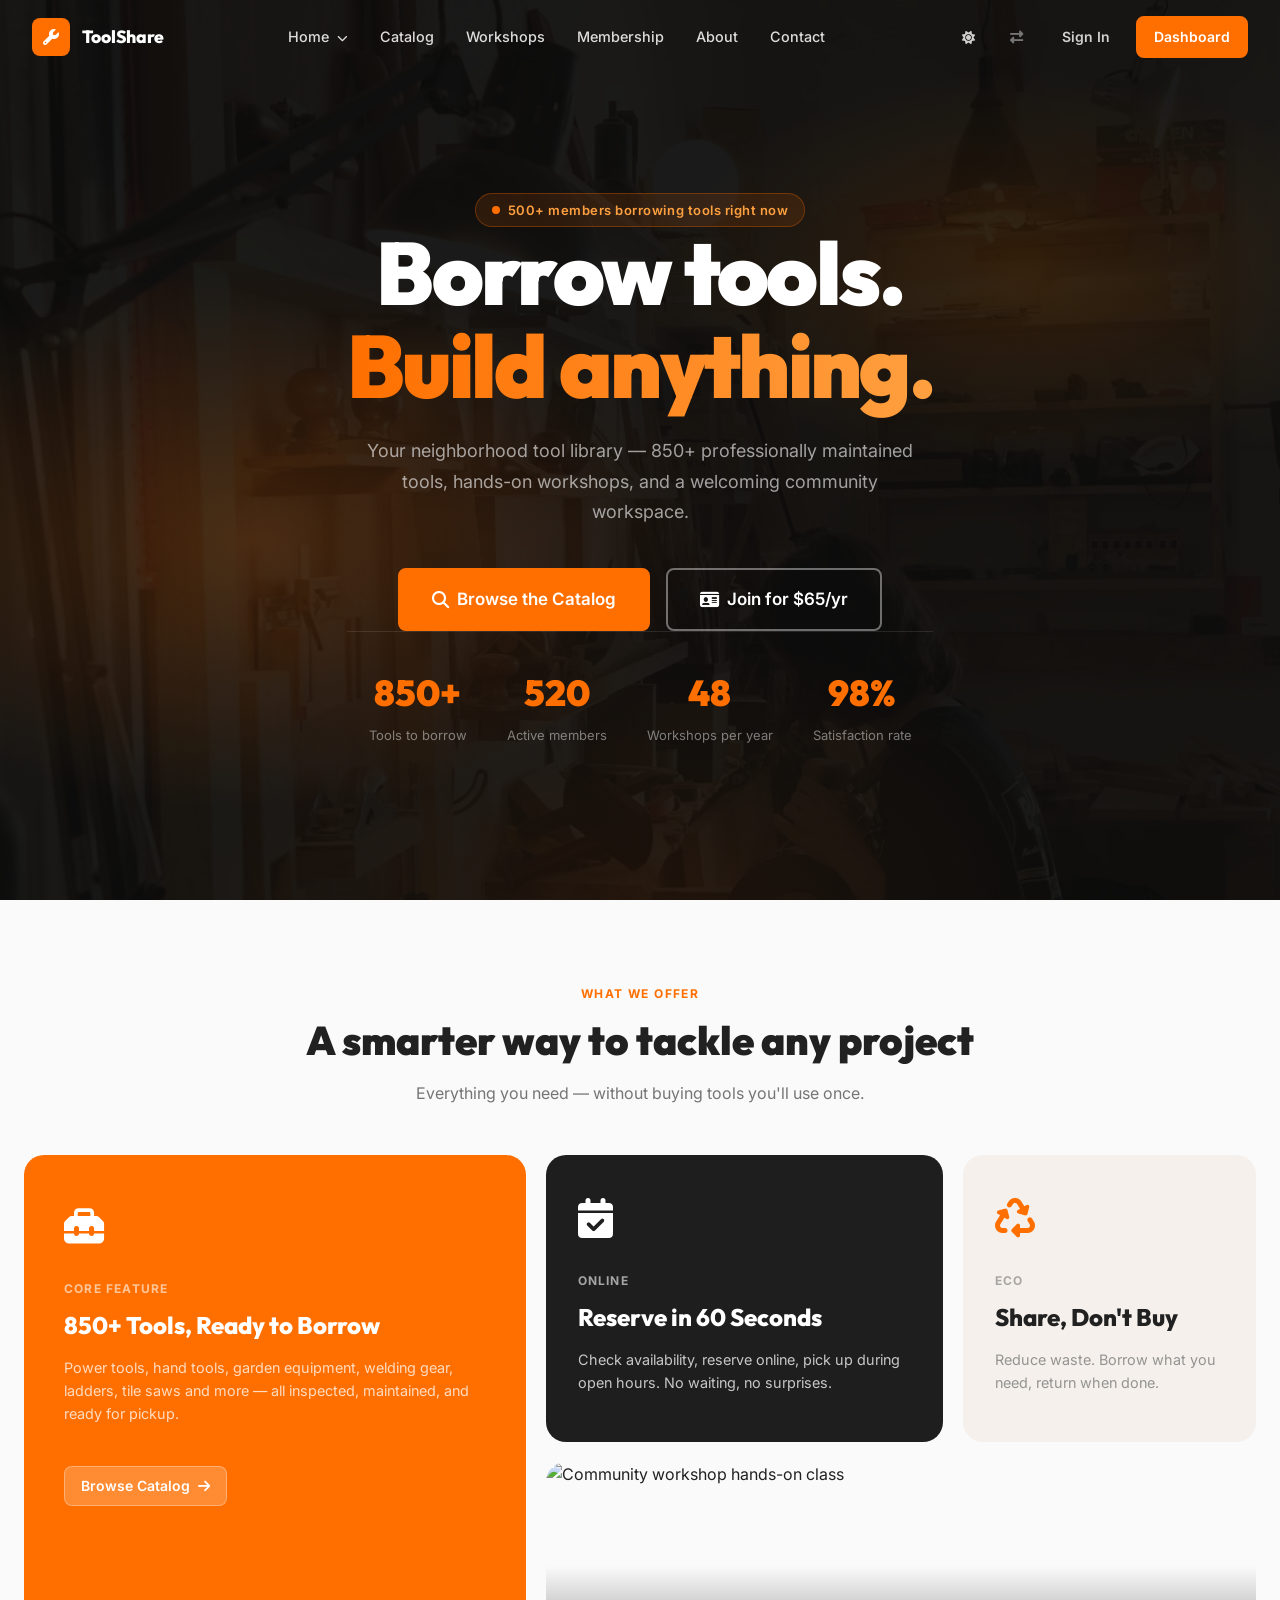
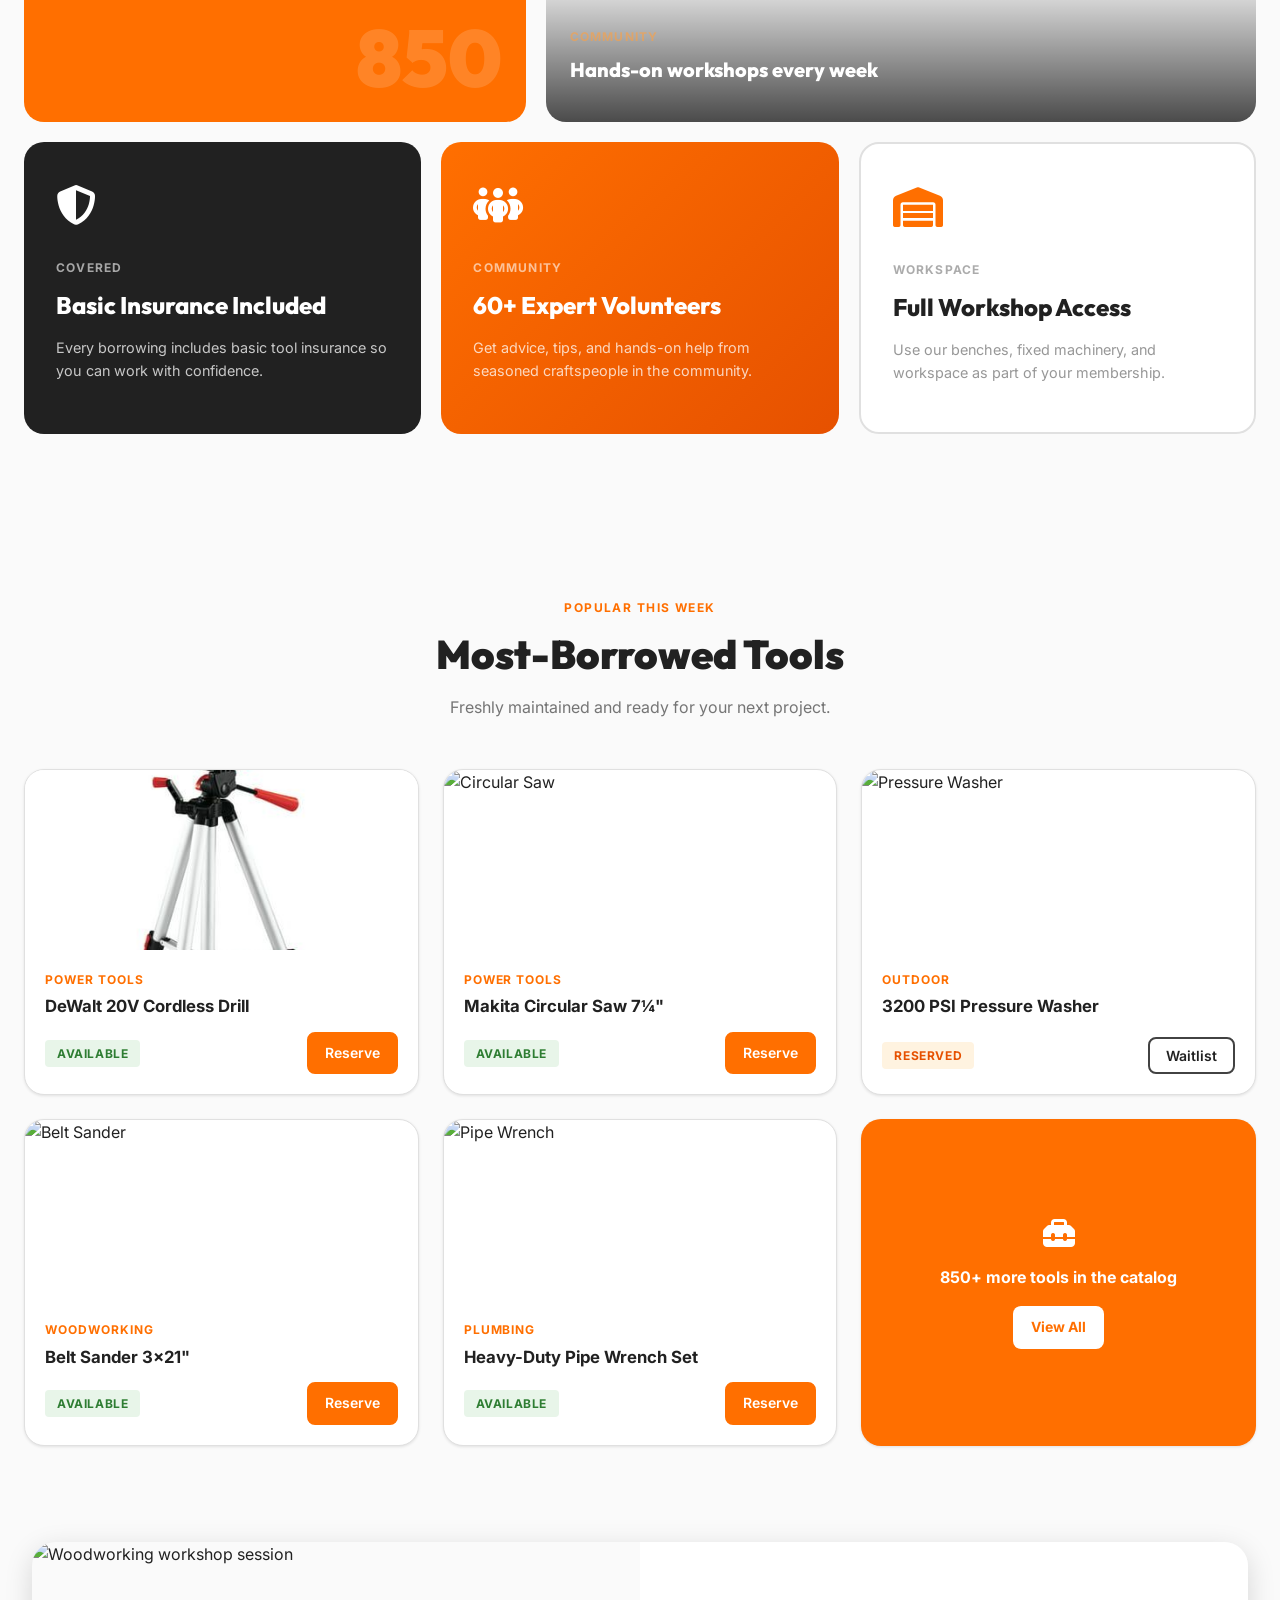
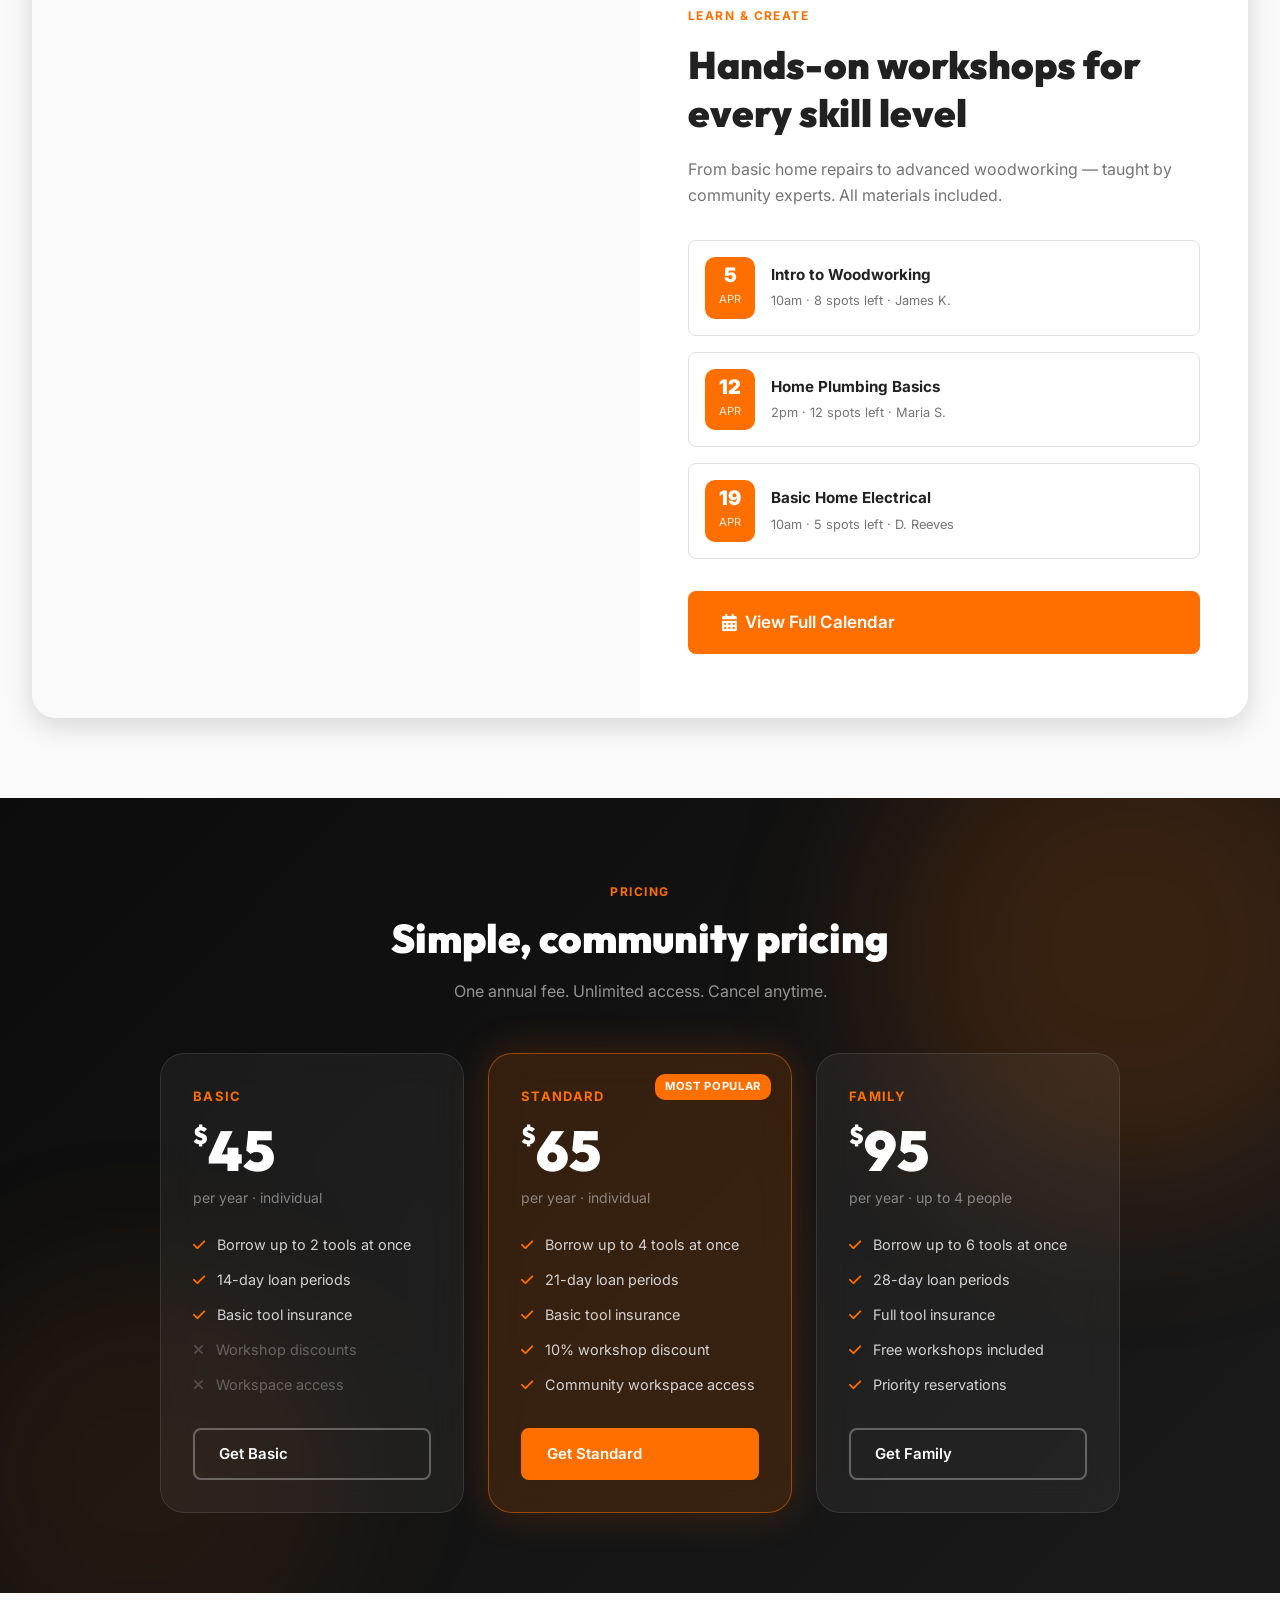
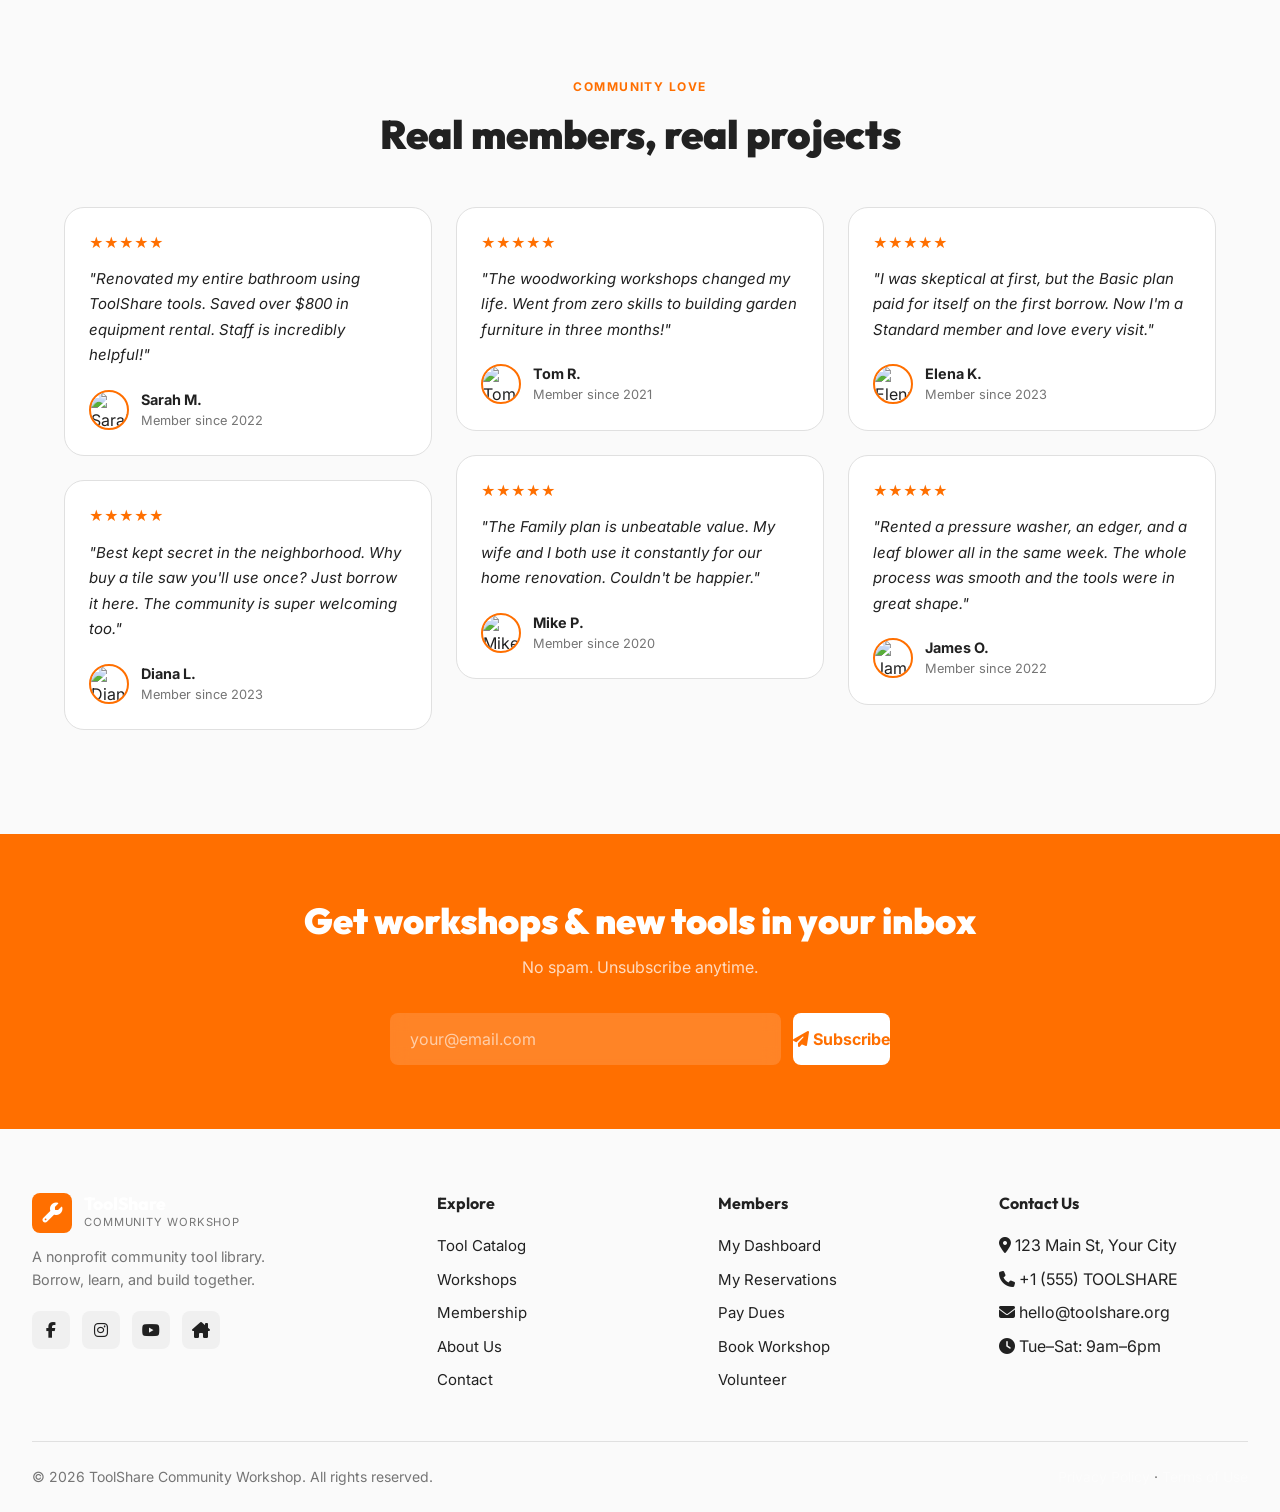
==== commit 86417517: "first commit" ====
--- a/index2.html
+++ b/index2.html
@@ -463,34 +463,25 @@
       }
     }
 
-    /* ── HORIZONTAL TOOL SCROLL ── */
-    .v2-tools-scroll {
-      overflow-x: auto;
-      display: flex;
-      gap: 20px;
-      padding: 0 var(--sp-8) var(--sp-4);
-      scrollbar-width: thin;
-      scroll-snap-type: x mandatory;
-    }
-
-    .v2-tools-scroll::-webkit-scrollbar {
-      height: 4px;
-    }
-
-    .v2-tools-scroll::-webkit-scrollbar-thumb {
-      background: var(--color-accent);
-      border-radius: 2px;
+    /* ── TOOL GRID ── */
+    .v2-tools-grid {
+      display: grid;
+      grid-template-columns: repeat(auto-fit, minmax(320px, 1fr));
+      gap: 24px;
+      padding: 0 var(--sp-6) var(--sp-4);
+      max-width: 1280px;
+      margin: 0 auto;
     }
 
     .v2-tool-card {
-      flex: 0 0 300px;
       border-radius: 20px;
       overflow: hidden;
       background: var(--color-surface);
       border: 1px solid var(--color-border);
       box-shadow: var(--shadow-sm);
-      scroll-snap-align: start;
       transition: transform .3s, box-shadow .3s;
+      display: flex;
+      flex-direction: column;
     }
 
     .v2-tool-card:hover {
@@ -506,6 +497,9 @@
 
     .v2-tool-card-body {
       padding: var(--sp-5);
+      display: flex;
+      flex-direction: column;
+      flex: 1;
     }
 
     .v2-tool-cat {
@@ -514,18 +508,20 @@
       color: var(--color-accent);
       text-transform: uppercase;
       letter-spacing: .08em;
+      margin-bottom: var(--sp-1);
     }
 
     .v2-tool-name {
       font-weight: 700;
       font-size: 1.05rem;
-      margin: var(--sp-1) 0 var(--sp-3);
+      margin: 0 0 var(--sp-3) 0;
     }
 
     .v2-tool-row {
       display: flex;
       align-items: center;
       justify-content: space-between;
+      margin-top: auto;
     }
 
     /* ── WORKSHOP SPLIT ── */
@@ -1162,14 +1158,14 @@
       </div>
     </section>
 
-    <!-- ═══════ HORIZONTAL TOOL SCROLL ═══════ -->
+    <!-- ═══════ TOOLS GRID ═══════ -->
     <section class="v2-section" style="padding-bottom:0" aria-labelledby="v2-tools-h">
       <div class="v2-section-header container reveal">
         <span class="v2-label">Popular this week</span>
         <h2 id="v2-tools-h">Most-Borrowed Tools</h2>
         <p>Freshly maintained and ready for your next project.</p>
       </div>
-      <div class="v2-tools-scroll" role="list" aria-label="Tool carousel">
+      <div class="v2-tools-grid" role="list" aria-label="Tool grid">
         <div class="v2-tool-card reveal" role="listitem">
           <img src="assets/images/Self-Leveling Laser.jpg" alt="DeWalt 20V Drill" loading="lazy" />
           <div class="v2-tool-card-body">
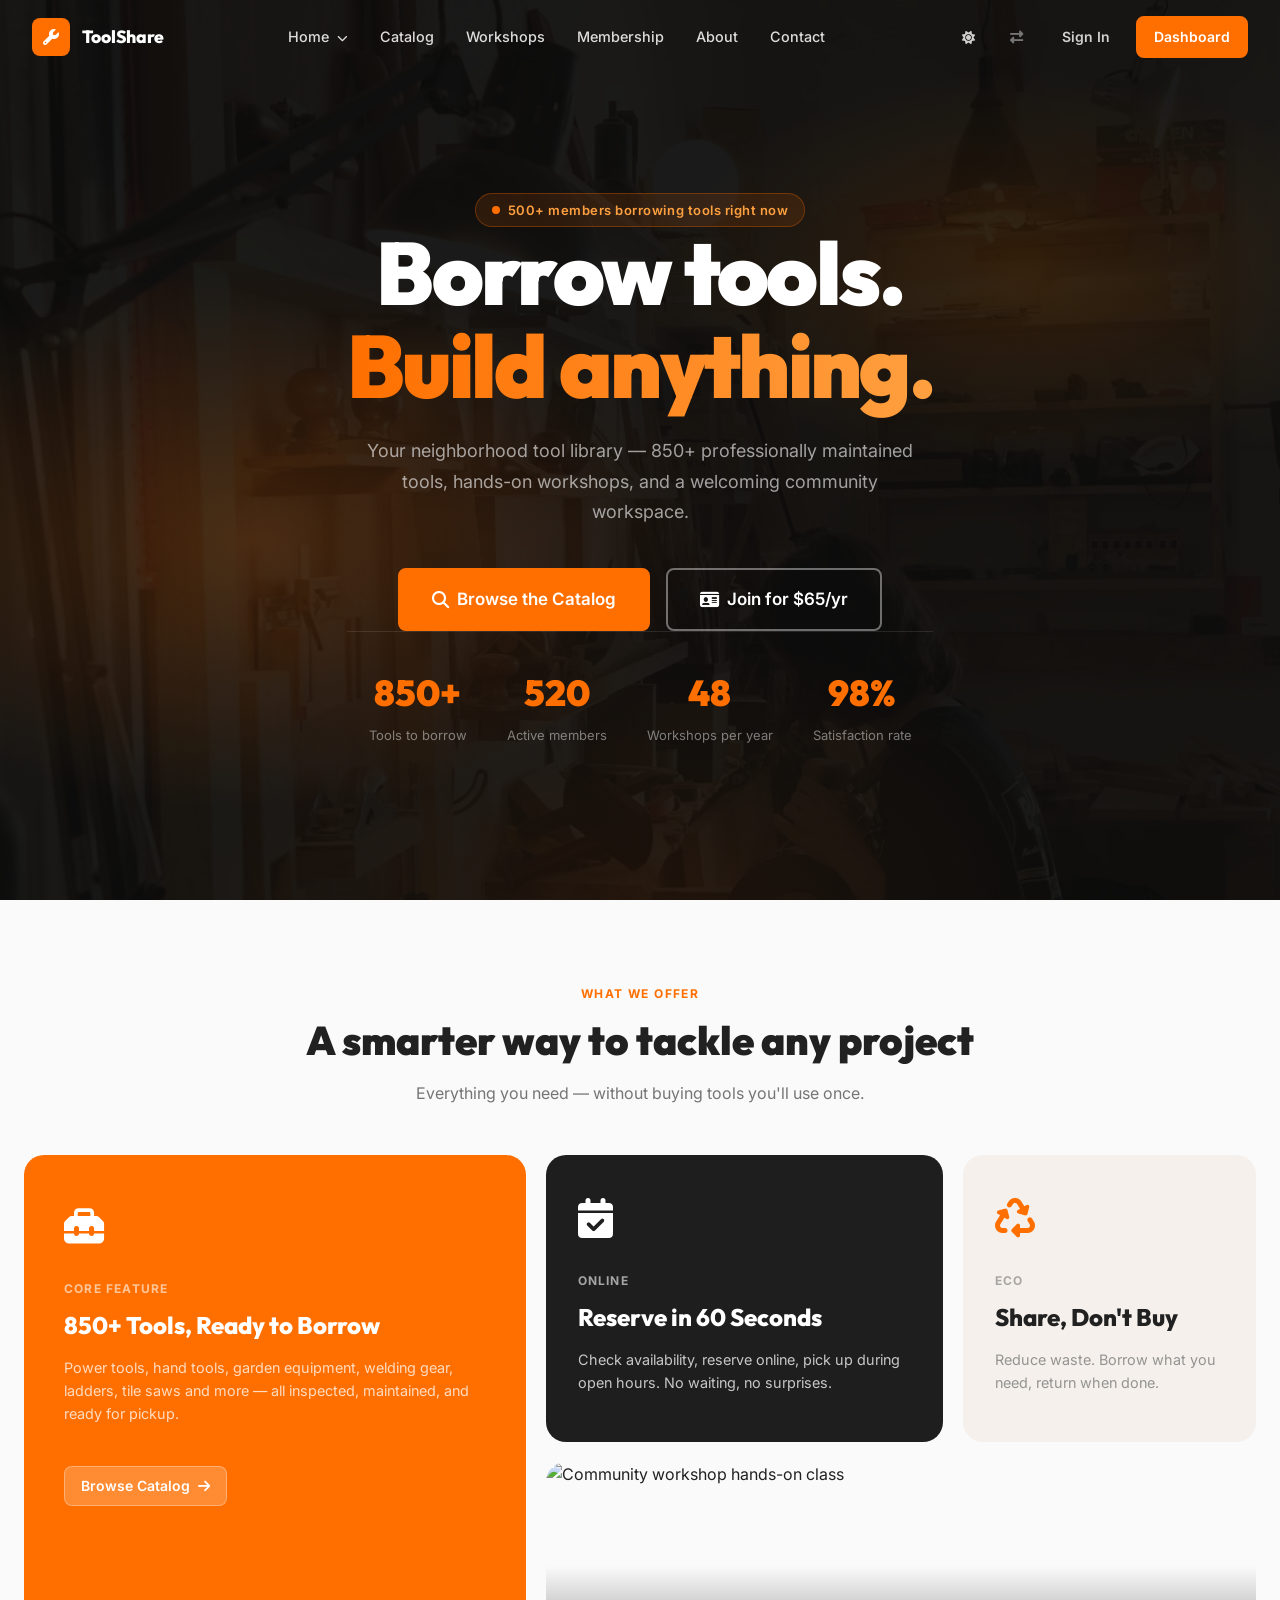
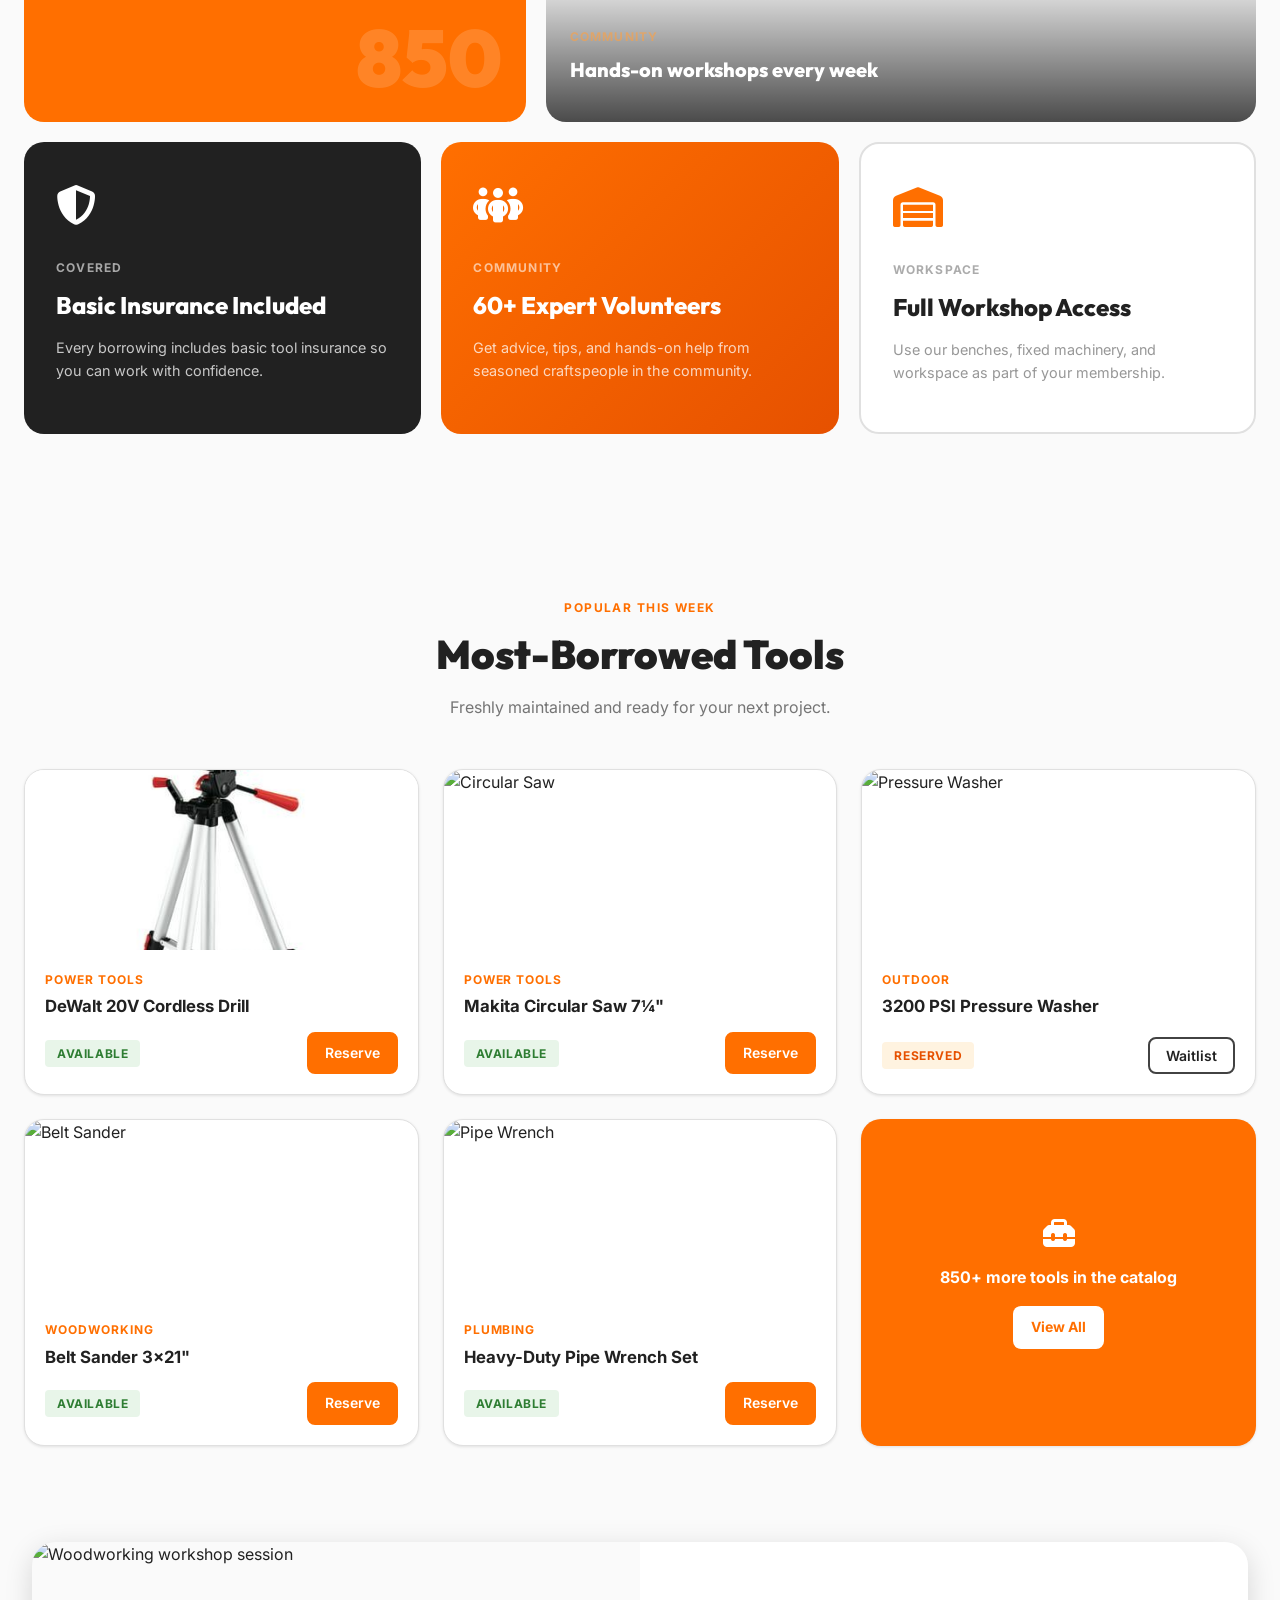
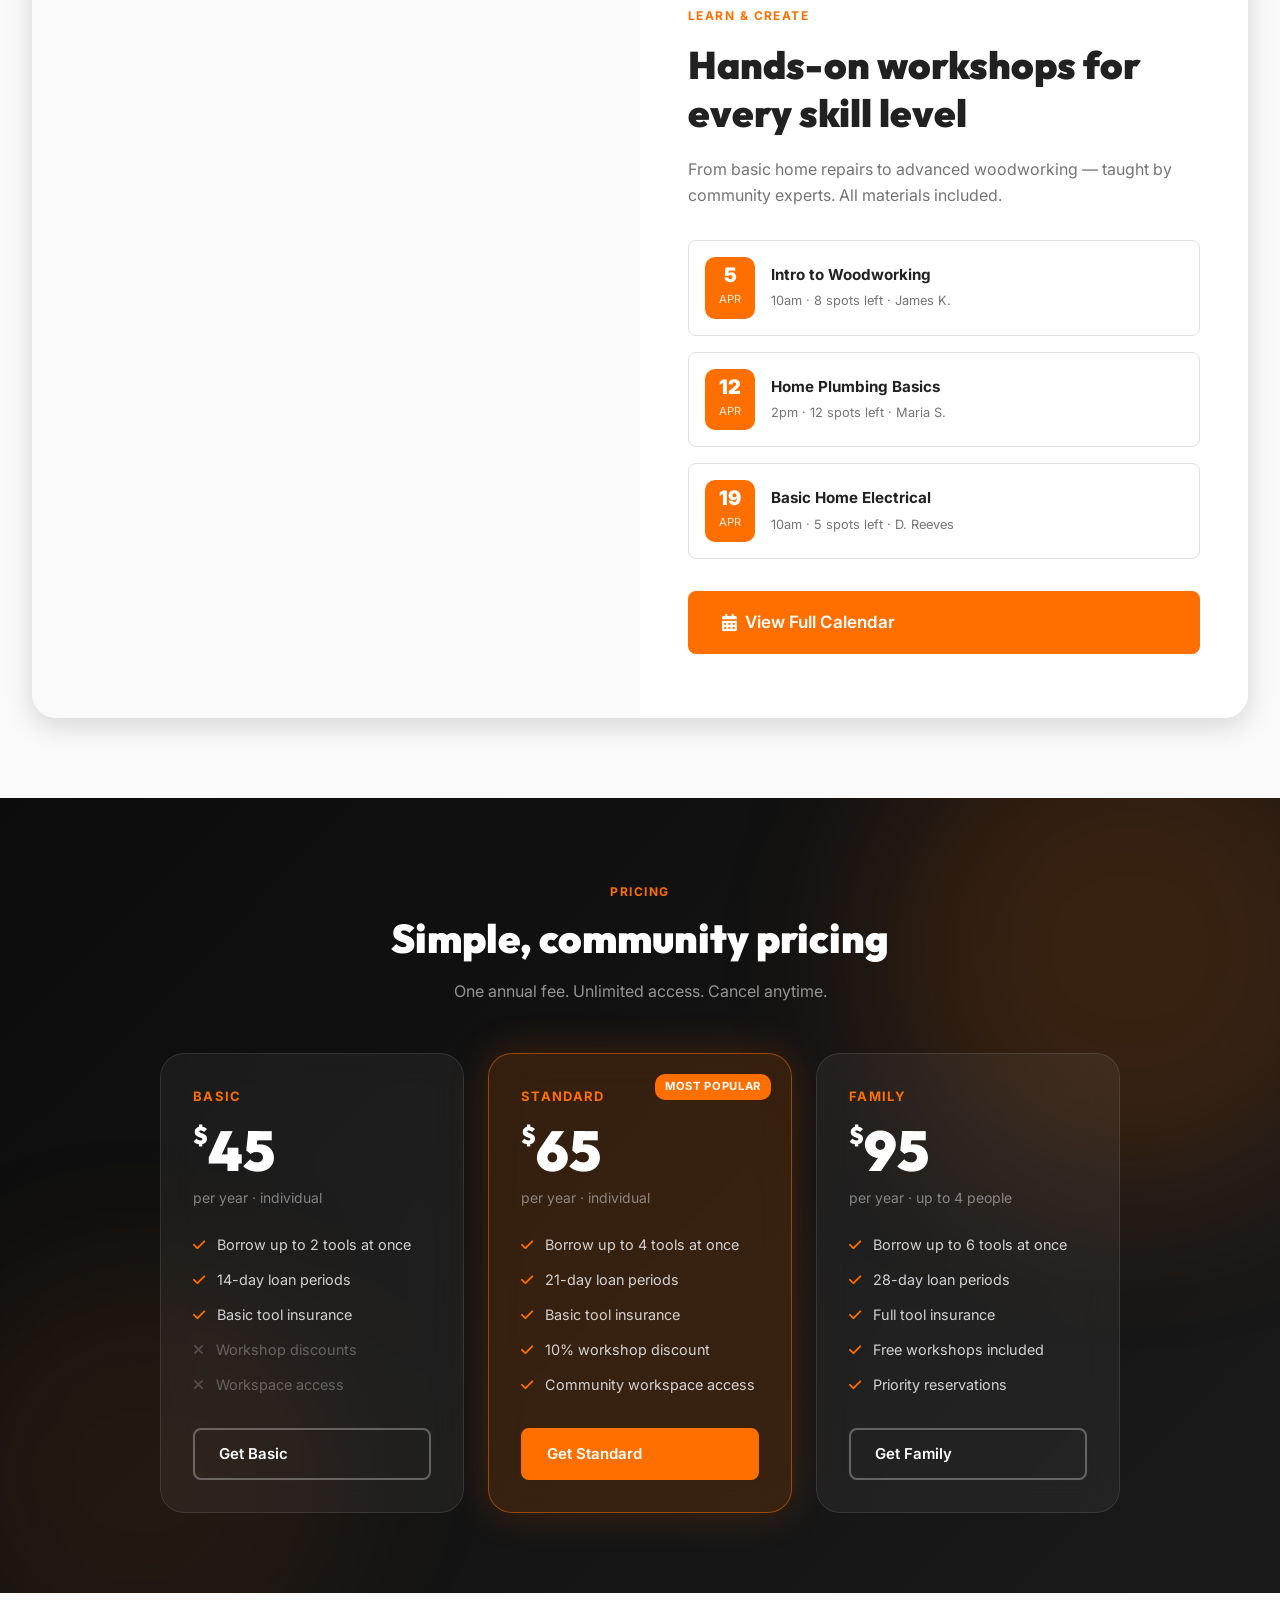
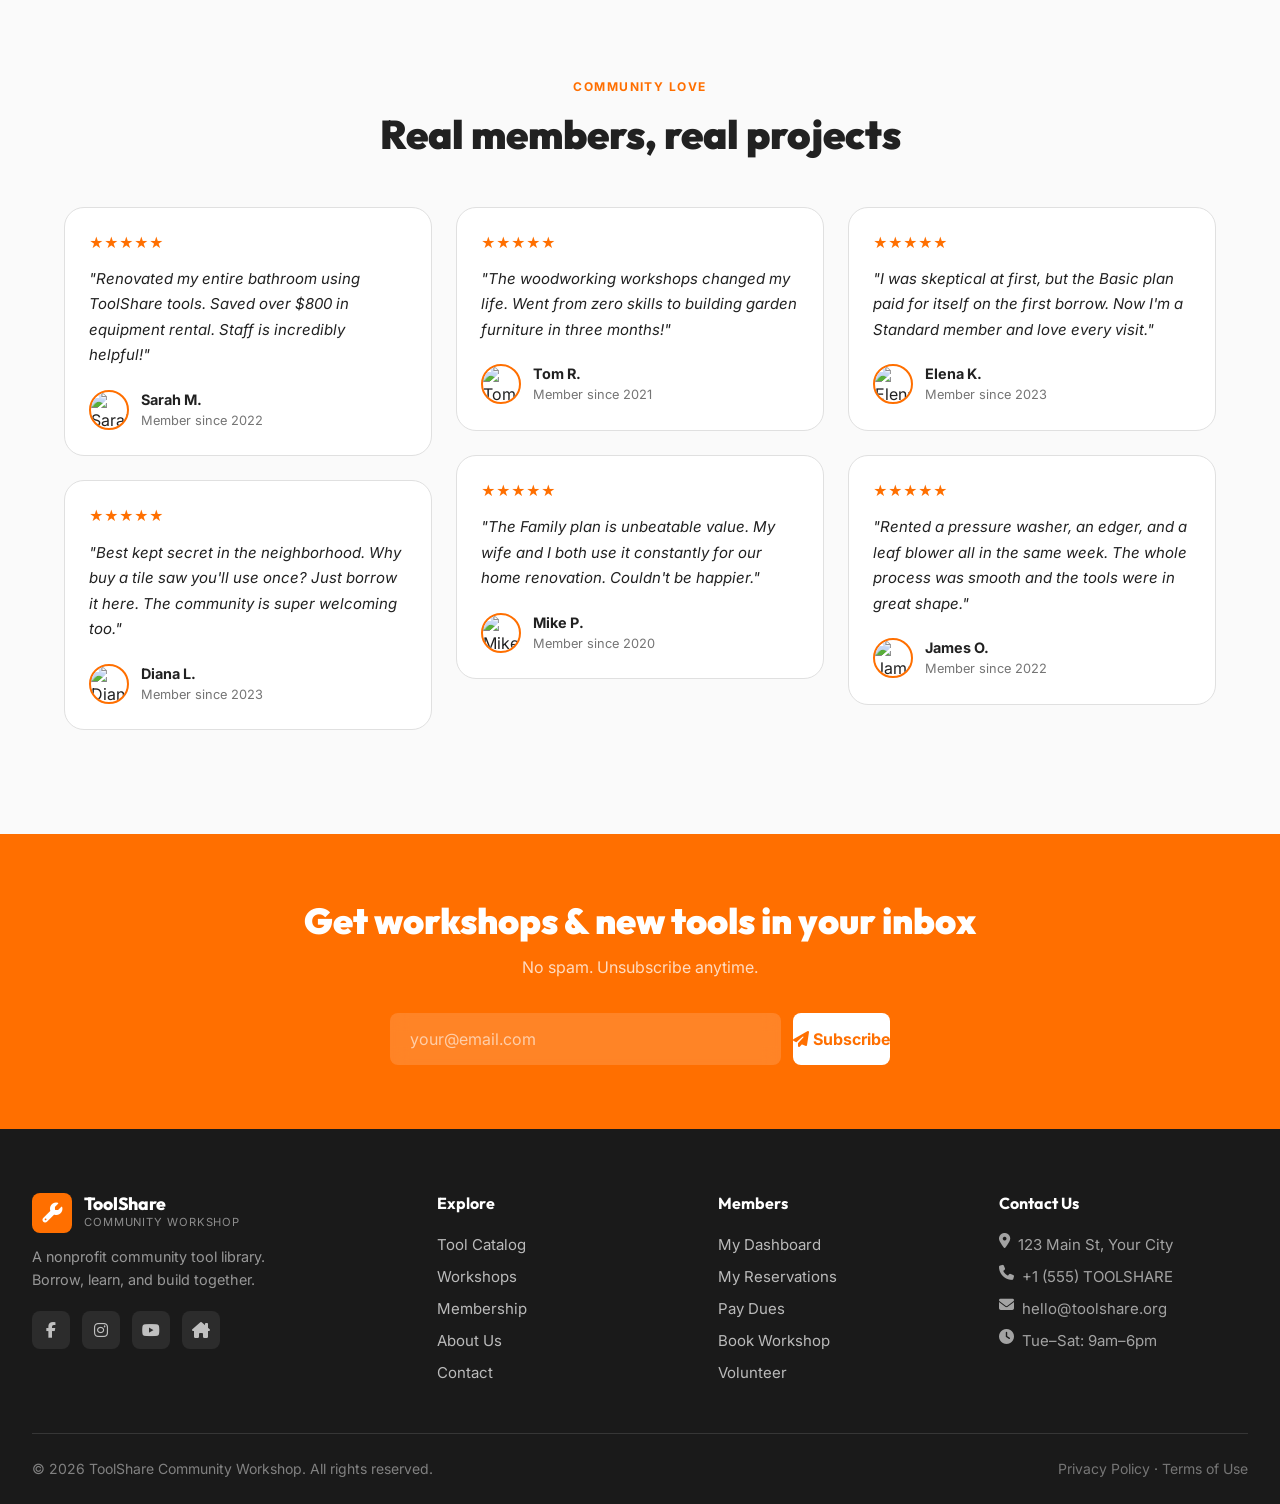
==== commit 9a651748: "first commit" ====
--- a/index2.html
+++ b/index2.html
@@ -226,6 +226,7 @@
       background: linear-gradient(90deg, #FF6F00, #FFA040, #FF6F00);
       background-size: 200%;
       -webkit-background-clip: text;
+      background-clip: text;
       -webkit-text-fill-color: transparent;
       animation: shimmerText 4s linear infinite;
     }
@@ -1431,7 +1432,7 @@
           <a class="navbar__brand" href="index.html" aria-label="ToolShare Home">
             <div class="navbar__logo" aria-hidden="true"><i class="fa-solid fa-wrench"></i></div>
             <div>
-              <div class="navbar__name" style="color:#fff">ToolShare</div>
+              <div class="navbar__name">ToolShare</div>
               <div class="navbar__tagline">Community Workshop</div>
             </div>
           </a>
--- a/assets/css/style.css
+++ b/assets/css/style.css
@@ -180,7 +180,8 @@
 /* ── Grid ── */
 .grid {
   display: grid;
-  gap: var(--sp-6)
+  gap: var(--sp-6);
+  align-items: stretch
 }
 
 .grid-2 {
@@ -188,11 +189,21 @@
 }
 
 .grid-3 {
-  grid-template-columns: repeat(auto-fit, minmax(min(100%, 320px), 1fr))
+  grid-template-columns: repeat(auto-fit, minmax(min(100%, 300px), 1fr))
 }
 
 .grid-4 {
-  grid-template-columns: repeat(auto-fit, minmax(min(100%, 250px), 1fr))
+  grid-template-columns: repeat(auto-fit, minmax(min(100%, 220px), 1fr))
+}
+
+/* Force equal-column grids at full desktop widths */
+@media(min-width: 1024px) {
+  .grid-3 { grid-template-columns: repeat(3, 1fr) }
+  .grid-4 { grid-template-columns: repeat(4, 1fr) }
+}
+@media(min-width: 640px) and (max-width: 1023px) {
+  .grid-3 { grid-template-columns: repeat(2, 1fr) }
+  .grid-4 { grid-template-columns: repeat(2, 1fr) }
 }
 
 /* ── Flex Utils ── */
@@ -326,6 +337,9 @@
   box-shadow: var(--shadow-sm);
   overflow: hidden;
   transition: all var(--transition);
+  /* Equal height cards in a grid row */
+  display: flex;
+  flex-direction: column;
 }
 
 .card:hover {
@@ -336,11 +350,15 @@
 .card__img {
   width: 100%;
   height: 220px;
-  object-fit: cover
+  object-fit: cover;
+  flex-shrink: 0
 }
 
 .card__body {
-  padding: var(--sp-6)
+  padding: var(--sp-6);
+  display: flex;
+  flex-direction: column;
+  flex: 1
 }
 
 .card__badge {
@@ -384,10 +402,18 @@
   margin-bottom: var(--sp-4)
 }
 
+.card__meta {
+  font-size: .875rem;
+  color: var(--color-text-muted);
+  margin-bottom: var(--sp-3)
+}
+
 .card__actions {
   display: flex;
   gap: var(--sp-2);
-  flex-wrap: wrap
+  flex-wrap: wrap;
+  margin-top: auto;
+  padding-top: var(--sp-4)
 }
 
 /* ╔══════════════════════════════╗
@@ -1203,23 +1229,27 @@
    ║  FOOTER                      ║
    ╚══════════════════════════════╝ */
 .footer {
-  background: var(--color-bg);
-  color: var(--color-text);
+  background: #1a1a1a;
+  color: rgba(255, 255, 255, .85);
   padding: var(--sp-16) 0 var(--sp-6)
 }
+
+/* Brand inside footer always stays light (footer is dark-by-default) */
+.footer .navbar__name   { color: #fff; }
+.footer .navbar__tagline { color: rgba(255, 255, 255, .5); }
 
 .footer__grid {
   grid-template-columns: 1.5fr 1fr 1fr 1fr
 }
 
 .footer h4 {
-  color: var(--color-text);
+  color: #fff;
   margin-bottom: var(--sp-5);
   font-size: 1rem
 }
 
 .footer__brand p {
-  color: var(--color-text-muted);
+  color: rgba(255, 255, 255, .55);
   font-size: .9rem;
   margin-top: var(--sp-3);
   max-width: 260px
@@ -1232,7 +1262,7 @@
 }
 
 .footer__links a {
-  color: var(--color-text);
+  color: rgba(255, 255, 255, .7);
   font-size: .9375rem;
   transition: color var(--transition)
 }
@@ -1241,8 +1271,16 @@
   color: var(--color-accent)
 }
 
+.footer__links li {
+  color: rgba(255, 255, 255, .6);
+  font-size: .9375rem;
+  display: flex;
+  align-items: flex-start;
+  gap: var(--sp-2)
+}
+
 .footer__bottom {
-  border-top: 1px solid var(--color-border);
+  border-top: 1px solid rgba(255, 255, 255, .12);
   margin-top: var(--sp-12);
   padding-top: var(--sp-6);
   display: flex;
@@ -1253,9 +1291,18 @@
 }
 
 .footer__bottom p {
-  color: var(--color-text-muted);
+  color: rgba(255, 255, 255, .45);
   font-size: .875rem;
   margin: 0
+}
+
+.footer__bottom a {
+  color: rgba(255, 255, 255, .55);
+  transition: color var(--transition)
+}
+
+.footer__bottom a:hover {
+  color: var(--color-accent)
 }
 
 .social-links {
@@ -1267,10 +1314,10 @@
   width: 38px;
   height: 38px;
   border-radius: var(--radius-md);
-  background: var(--color-bg-alt);
+  background: rgba(255, 255, 255, .08);
   display: grid;
   place-items: center;
-  color: var(--color-text);
+  color: rgba(255, 255, 255, .7);
   transition: all var(--transition);
 }
 
--- a/assets/css/dark-mode.css
+++ b/assets/css/dark-mode.css
@@ -20,8 +20,43 @@
 
 /* ── Navbar dark ── */
 [data-theme="dark"] .navbar {
-  background: #1E1E1E;
-  border-bottom-color: #333333;
+  background: #1A1A1A;
+  border-bottom-color: #2E2E2E;
+}
+
+[data-theme="dark"] .navbar__name {
+  color: #EEEEEE;
+}
+
+[data-theme="dark"] .navbar__tagline {
+  color: #757575;
+}
+
+[data-theme="dark"] .nav-links a {
+  color: #CCCCCC;
+}
+
+[data-theme="dark"] .nav-links a:hover,
+[data-theme="dark"] .nav-links a.active {
+  color: var(--color-accent);
+  background: rgba(255, 111, 0, .1);
+}
+
+/* ── Dropdown in dark mode ── */
+[data-theme="dark"] .dropdown-menu {
+  background: #1E1E1E;
+  border-color: #333333;
+}
+
+[data-theme="dark"] .nav-links .dropdown-menu a,
+[data-theme="dark"] .v2-nav-links .dropdown-menu a {
+  color: #CCCCCC;
+}
+
+[data-theme="dark"] .nav-links .dropdown-menu a:hover,
+[data-theme="dark"] .v2-nav-links .dropdown-menu a:hover {
+  background: #2A2A2A;
+  color: var(--color-accent);
 }
 
 /* ── Badge tint adjustments ── */
@@ -36,8 +71,14 @@
 [data-theme="dark"] .testimonial-card,
 [data-theme="dark"] .feature-card {
   background: #1E1E1E;
-  border-color: #333333;
-}
+  border-color: #2E2E2E;
+}
+
+[data-theme="dark"] .card__title,
+[data-theme="dark"] .card__meta { color: #CCCCCC; }
+
+[data-theme="dark"] .feature-card h3 { color: #EEEEEE; }
+[data-theme="dark"] .feature-card p   { color: #9E9E9E; }
 
 /* ── Filter bar ── */
 [data-theme="dark"] .filter-bar { background: #1E1E1E; border-color: #333333; }
@@ -50,29 +91,41 @@
 
 /* ── Table ── */
 [data-theme="dark"] .table-wrap { background: #1E1E1E; border-color: #333333; }
-[data-theme="dark"] thead       { background: #2A2A2A; }
-[data-theme="dark"] td          { border-top-color: #333333; }
+[data-theme="dark"] thead       { background: #252525; }
+[data-theme="dark"] th          { color: #9E9E9E; }
+[data-theme="dark"] td          { border-top-color: #2E2E2E; color: #CCCCCC; }
 [data-theme="dark"] tr:hover td { background: rgba(255,111,0,.06); }
 
 /* ── Form controls ── */
 [data-theme="dark"] .form-control {
-  background: #2A2A2A;
-  border-color: #444444;
-  color: #EEEEEE;
-}
-[data-theme="dark"] .form-control::placeholder { color: #757575; }
-[data-theme="dark"] .form-control:focus        { border-color: var(--color-accent); }
+  background: #252525;
+  border-color: #3A3A3A;
+  color: #EEEEEE;
+}
+[data-theme="dark"] .form-control::placeholder { color: #616161; }
+[data-theme="dark"] .form-control:focus        { border-color: var(--color-accent); box-shadow: 0 0 0 3px rgba(255,111,0,.18); }
+[data-theme="dark"] .form-label                { color: #CCCCCC; }
+
+/* ── Sidebar (catalog) ── */
+[data-theme="dark"] .sidebar {
+  background: #1E1E1E;
+  border-color: #2E2E2E;
+}
+[data-theme="dark"] .sidebar h3   { color: #EEEEEE; border-bottom-color: #2E2E2E; }
+[data-theme="dark"] .sidebar-group label { color: #CCCCCC; }
 
 /* ── Modal ── */
 [data-theme="dark"] .modal             { background: #1E1E1E; }
 [data-theme="dark"] .modal__close      { background: #2A2A2A; color: #9E9E9E; }
+[data-theme="dark"] .modal__header h3  { color: #EEEEEE; }
 
 /* ── Toast ── */
-[data-theme="dark"] .toast { background: #1E1E1E; border-color: #333333; }
+[data-theme="dark"] .toast { background: #1E1E1E; border-color: #333333; color: #EEEEEE; }
 
 /* ── Nav drawer ── */
-[data-theme="dark"] .nav-drawer { background: #1E1E1E; border-top-color: #333333; }
-[data-theme="dark"] .nav-drawer a { border-color: #333333; color: #EEEEEE; }
+[data-theme="dark"] .nav-drawer { background: #1A1A1A; border-top-color: #2E2E2E; }
+[data-theme="dark"] .nav-drawer a { border-color: #2E2E2E; color: #CCCCCC; background: transparent; }
+[data-theme="dark"] .nav-drawer a:hover { background: var(--color-accent); color: #fff; border-color: var(--color-accent); }
 
 /* ── Heading colours ── */
 [data-theme="dark"] h1,
@@ -80,11 +133,23 @@
 [data-theme="dark"] h3,
 [data-theme="dark"] h4 { color: #EEEEEE; }
 
+/* Hero headings stay white regardless of dark mode (they render over dark images) */
+[data-theme="dark"] .hero h1,
+[data-theme="dark"] .page-hero h1 { color: #fff; }
+[data-theme="dark"] .hero p,
+[data-theme="dark"] .page-hero p  { color: rgba(255,255,255,.75); }
+
 /* ── Stats banner ── */
-[data-theme="dark"] .stats-banner { background: #1E1E1E; }
+[data-theme="dark"] .stats-banner    { background: #161616; }
+[data-theme="dark"] .stats-banner h2 { color: #EEEEEE; }
 
 /* ── Section alt bg ── */
-[data-theme="dark"] .section-bg-alt { background: #1A1A1A; }
+[data-theme="dark"] .section-bg-alt { background: #181818; }
+
+/* ── Feature icon ── */
+[data-theme="dark"] .feature-icon {
+  background: rgba(255,111,0,.12);
+}
 
 /* ── Skeleton ── */
 [data-theme="dark"] .skeleton {
@@ -93,16 +158,82 @@
 }
 
 /* ── Chip ── */
-[data-theme="dark"] .chip { border-color: #444; color: #9E9E9E; }
+[data-theme="dark"] .chip { border-color: #3A3A3A; color: #9E9E9E; background: transparent; }
 [data-theme="dark"] .chip:hover,
 [data-theme="dark"] .chip.active { background: var(--color-accent); color: #fff; border-color: var(--color-accent); }
 
 /* ── Dashboard (shared) ── */
-[data-theme="dark"] .dash-sidebar    { background: #161616; border-color: #333333; }
-[data-theme="dark"] .dash-card       { background: #1E1E1E; border-color: #333333; }
-[data-theme="dark"] .dash-top        { background: #1A1A1A; border-color: #333333; }
+[data-theme="dark"] .dash-sidebar    { background: #161616; border-color: #2E2E2E; }
+[data-theme="dark"] .dash-card       { background: #1E1E1E; border-color: #2E2E2E; }
+[data-theme="dark"] .dash-top        { background: #181818; border-color: #2E2E2E; }
+
+/* ── Footer dark override ── */
+/* Footer already uses a dark-by-default background (#1a1a1a) — keep it consistent */
+[data-theme="dark"] .footer          { background: #111111; }
+[data-theme="dark"] .footer h4       { color: #EEEEEE; }
+[data-theme="dark"] .footer__brand p { color: rgba(255,255,255,.45); }
+[data-theme="dark"] .footer__links a { color: rgba(255,255,255,.6); }
+[data-theme="dark"] .footer__bottom  { border-top-color: rgba(255,255,255,.1); }
+[data-theme="dark"] .footer__bottom p, [data-theme="dark"] .footer__bottom a { color: rgba(255,255,255,.4); }
+
+/* ── Membership / Tier cards in dark ── */
+[data-theme="dark"] .tier-card { background: #1E1E1E; border-color: #2E2E2E; }
+[data-theme="dark"] .tier-price { color: #EEEEEE; }
+[data-theme="dark"] .tier-period,
+[data-theme="dark"] .tier-features li { color: #9E9E9E; }
+[data-theme="dark"] .tier-features li i { color: var(--color-accent); }
+
+/* ── Testimonial cards ── */
+[data-theme="dark"] .testimonial-card          { background: #1E1E1E; border-color: #2E2E2E; }
+[data-theme="dark"] .testimonial-card blockquote { color: #CCCCCC; }
 
 /* ── Theme toggle icon ── */
 #themeToggle .icon-moon { display: none; }
 [data-theme="dark"] #themeToggle .icon-sun  { display: none; }
 [data-theme="dark"] #themeToggle .icon-moon { display: inline; }
+
+/* ── Home v2 bento grid dark mode ── */
+[data-theme="dark"] .bento-c {
+  background: #242424;
+  color: #EEEEEE;
+}
+[data-theme="dark"] .bento-c .bento-tag,
+[data-theme="dark"] .bento-c .bento-h2,
+[data-theme="dark"] .bento-c .bento-p { color: #EEEEEE; }
+
+[data-theme="dark"] .bento-g {
+  background: #1E1E1E;
+  border-color: #2E2E2E;
+  color: #EEEEEE;
+}
+[data-theme="dark"] .bento-g .bento-tag,
+[data-theme="dark"] .bento-g .bento-h2,
+[data-theme="dark"] .bento-g .bento-p { color: #EEEEEE; }
+
+/* ── Home v2 split content dark ── */
+[data-theme="dark"] .v2-split-content { background: #1A1A1A; }
+[data-theme="dark"] .v2-split-content h2 { color: #EEEEEE; }
+[data-theme="dark"] .v2-split-content p  { color: #9E9E9E; }
+[data-theme="dark"] .v2-wk-item { background: #212121; border-color: #2E2E2E; }
+[data-theme="dark"] .v2-wk-info strong { color: #EEEEEE; }
+[data-theme="dark"] .v2-wk-info span   { color: #616161; }
+
+/* ── Home v2 tool card dark ── */
+[data-theme="dark"] .v2-tool-card { background: #1E1E1E; border-color: #2E2E2E; }
+[data-theme="dark"] .v2-tool-name { color: #EEEEEE; }
+
+/* ── Page hero breadcrumb (stays readable on dark photos) ── */
+[data-theme="dark"] .page-hero .breadcrumb a { color: rgba(255,255,255,.5); }
+[data-theme="dark"] .page-hero .breadcrumb   { color: rgba(255,255,255,.4); }
+
+/* ── Icon button dark ── */
+[data-theme="dark"] .icon-btn { color: #9E9E9E; }
+[data-theme="dark"] .icon-btn:hover { background: #252525; color: var(--color-accent); border-color: #333; }
+
+/* ── Button secondary dark ── */
+[data-theme="dark"] .btn-secondary { color: #CCCCCC; border-color: #444; }
+[data-theme="dark"] .btn-secondary:hover { background: #333; color: #EEEEEE; }
+
+/* ── Button ghost dark ── */
+[data-theme="dark"] .btn-ghost { color: #9E9E9E; }
+[data-theme="dark"] .btn-ghost:hover { background: #252525; color: #EEEEEE; }
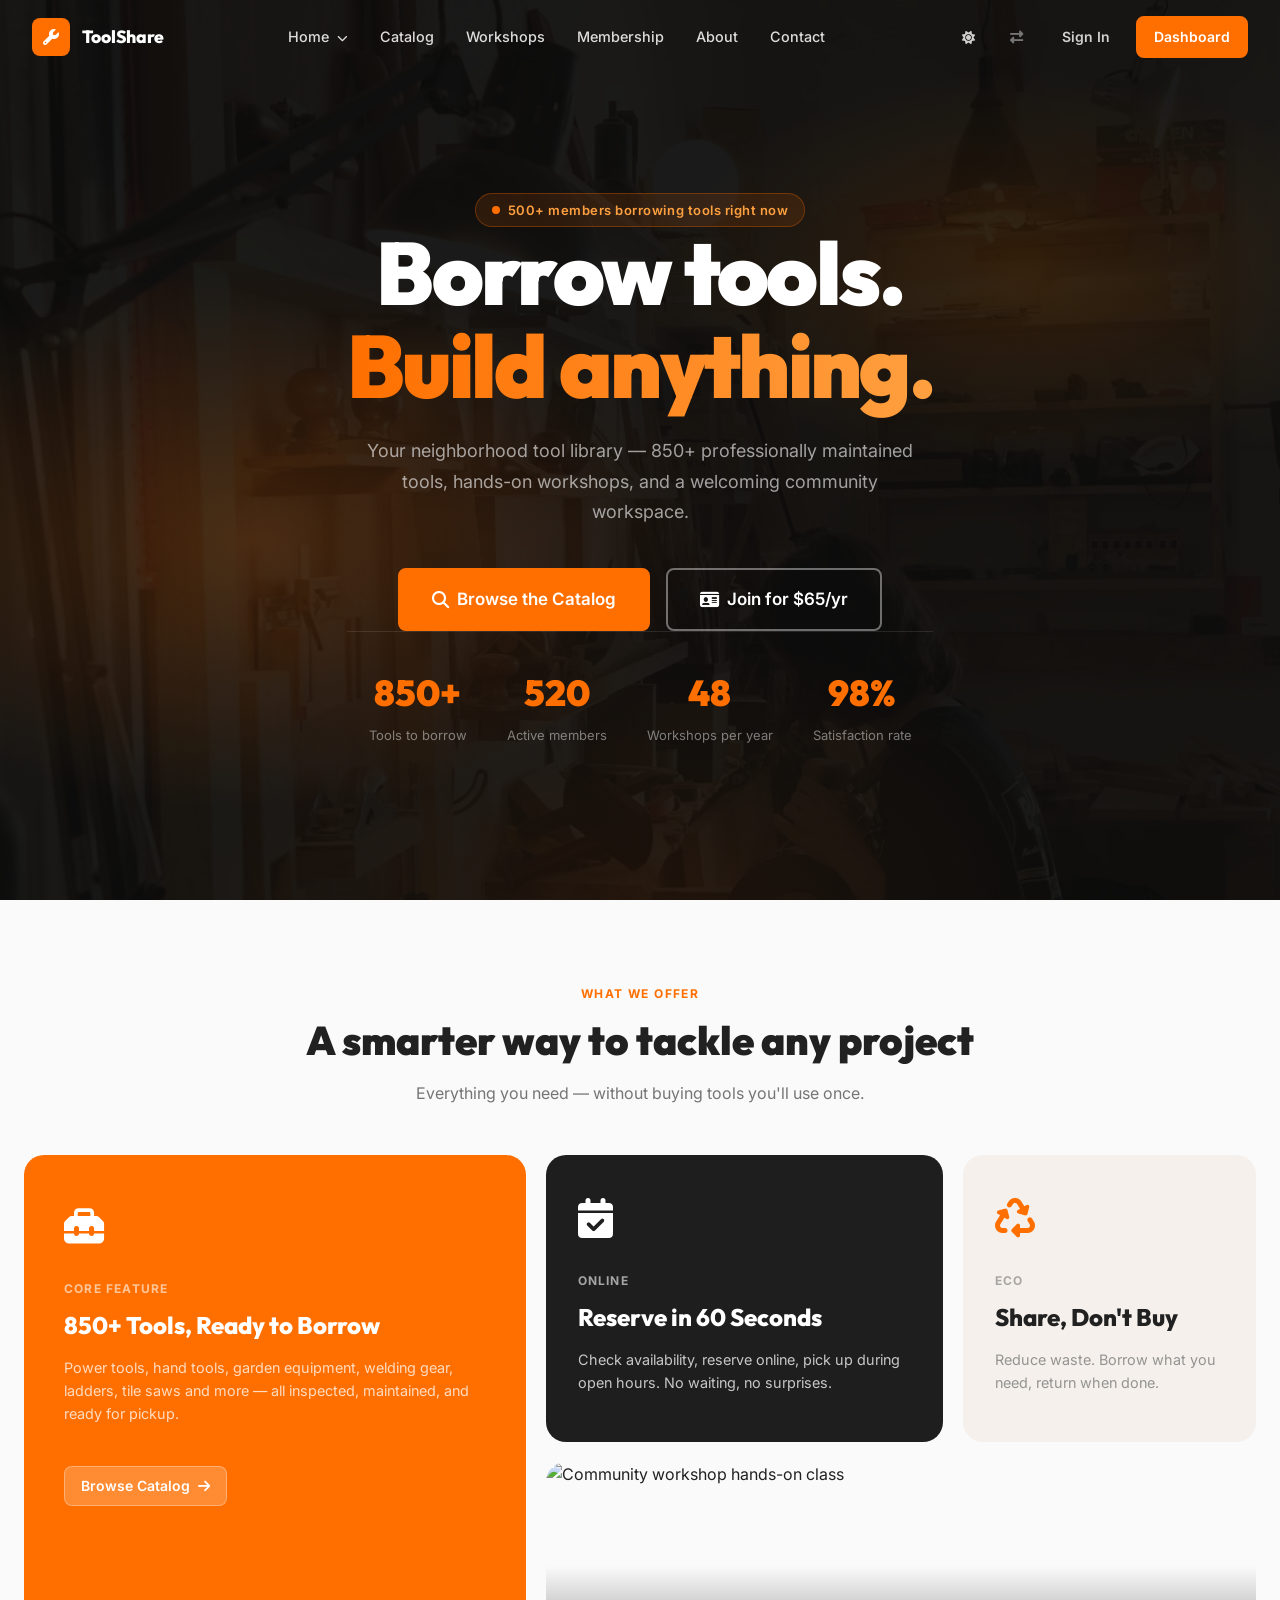
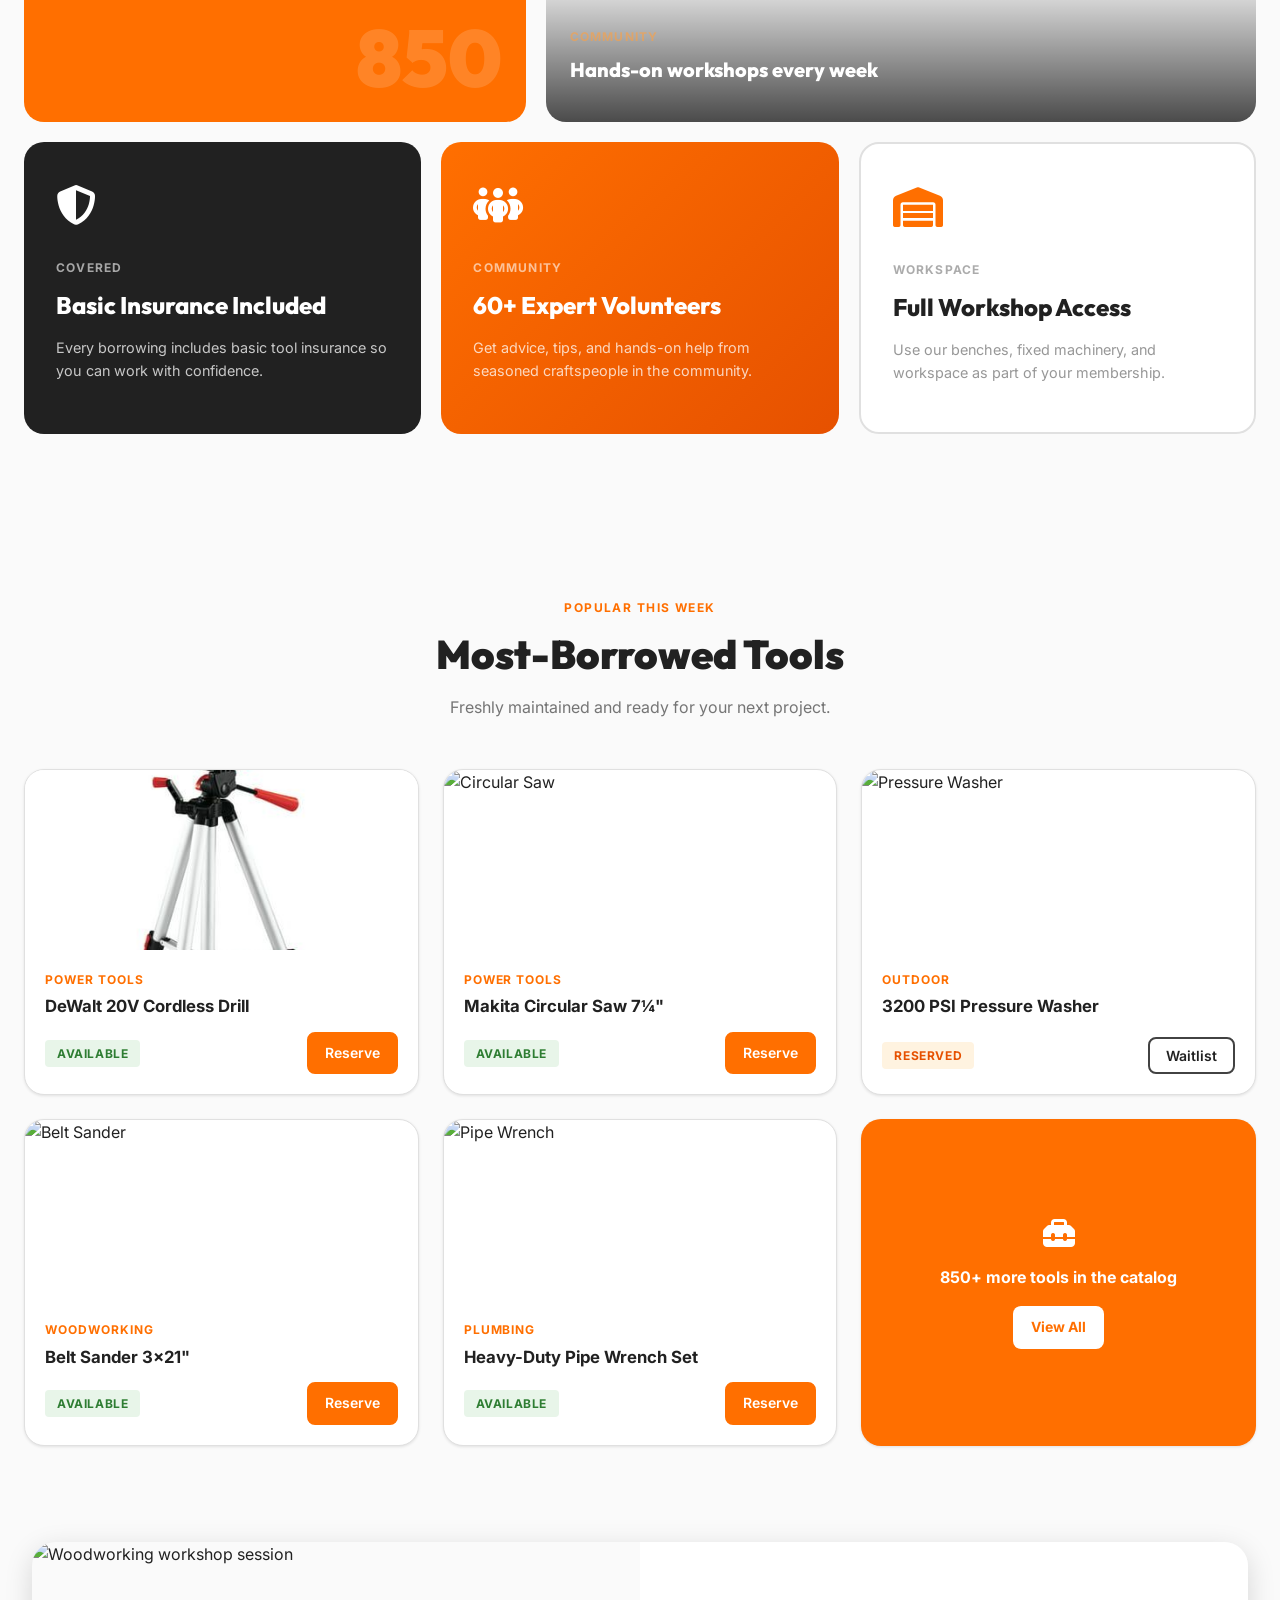
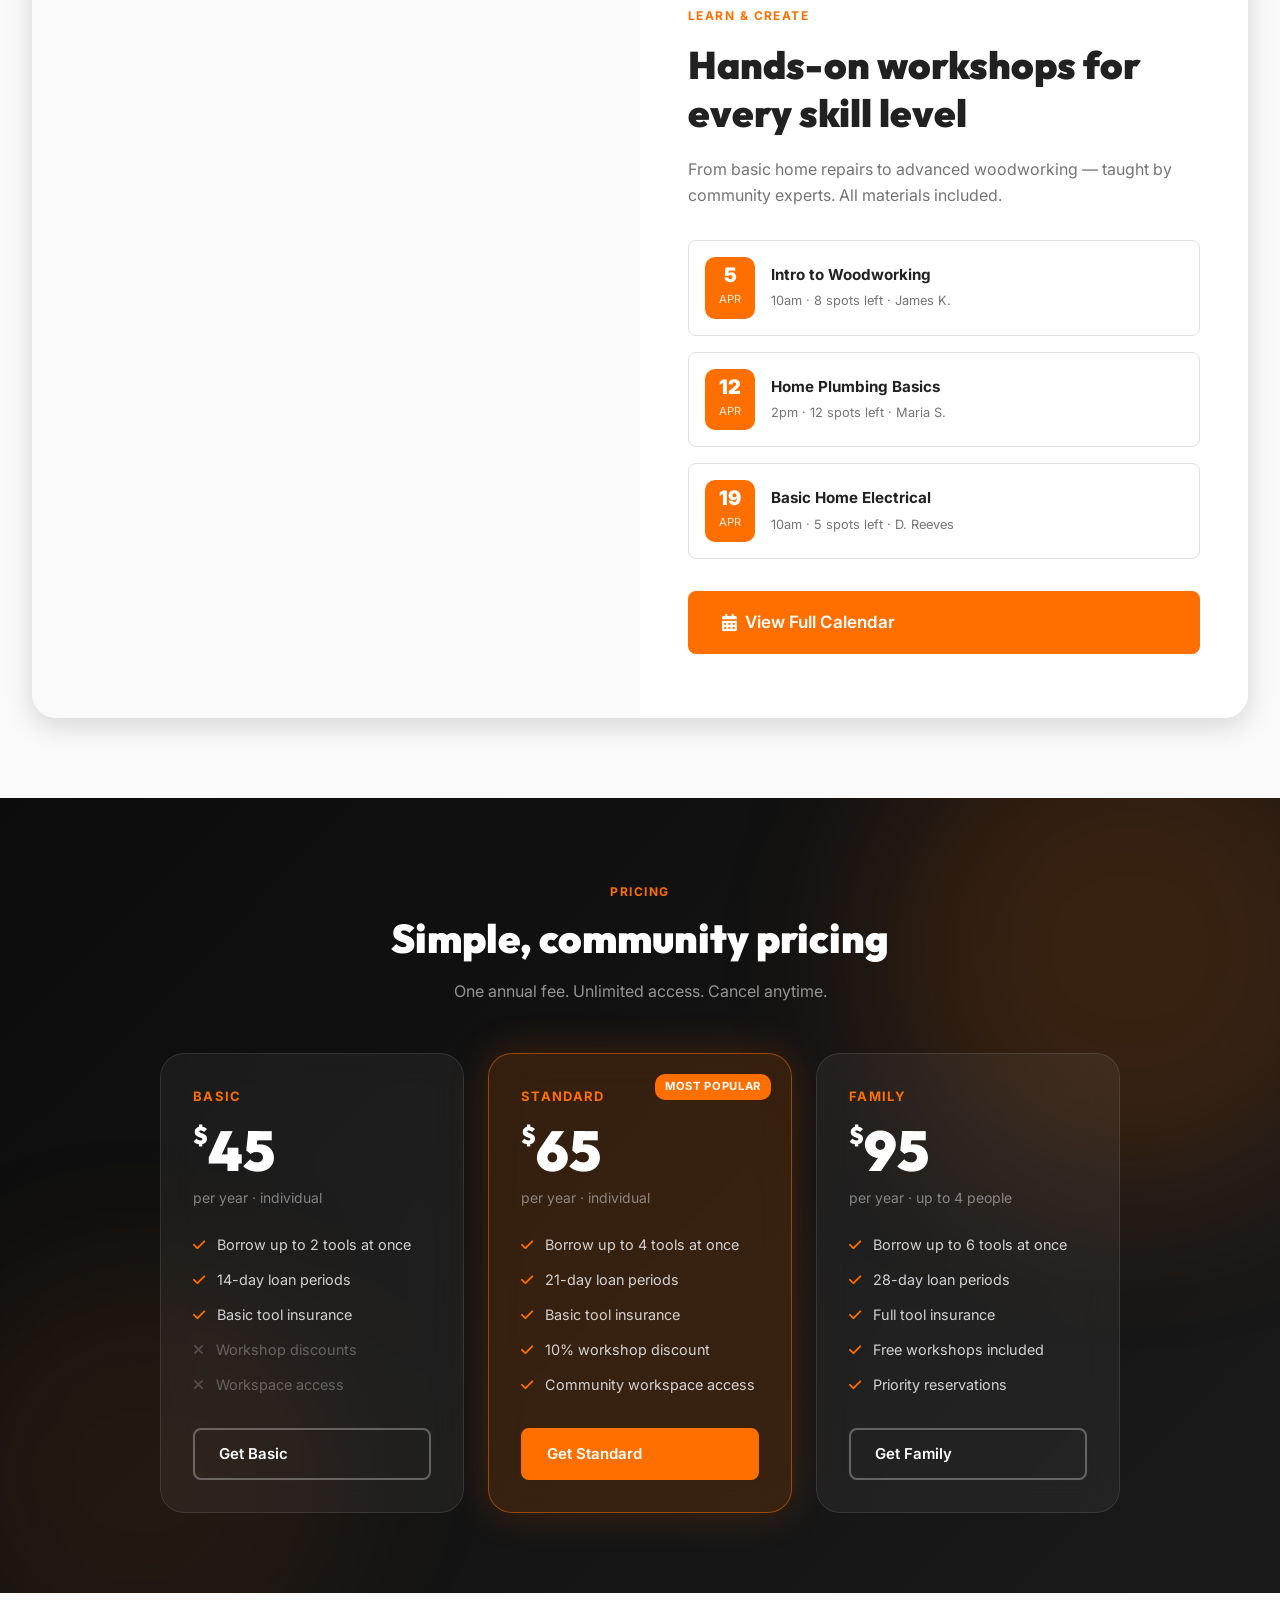
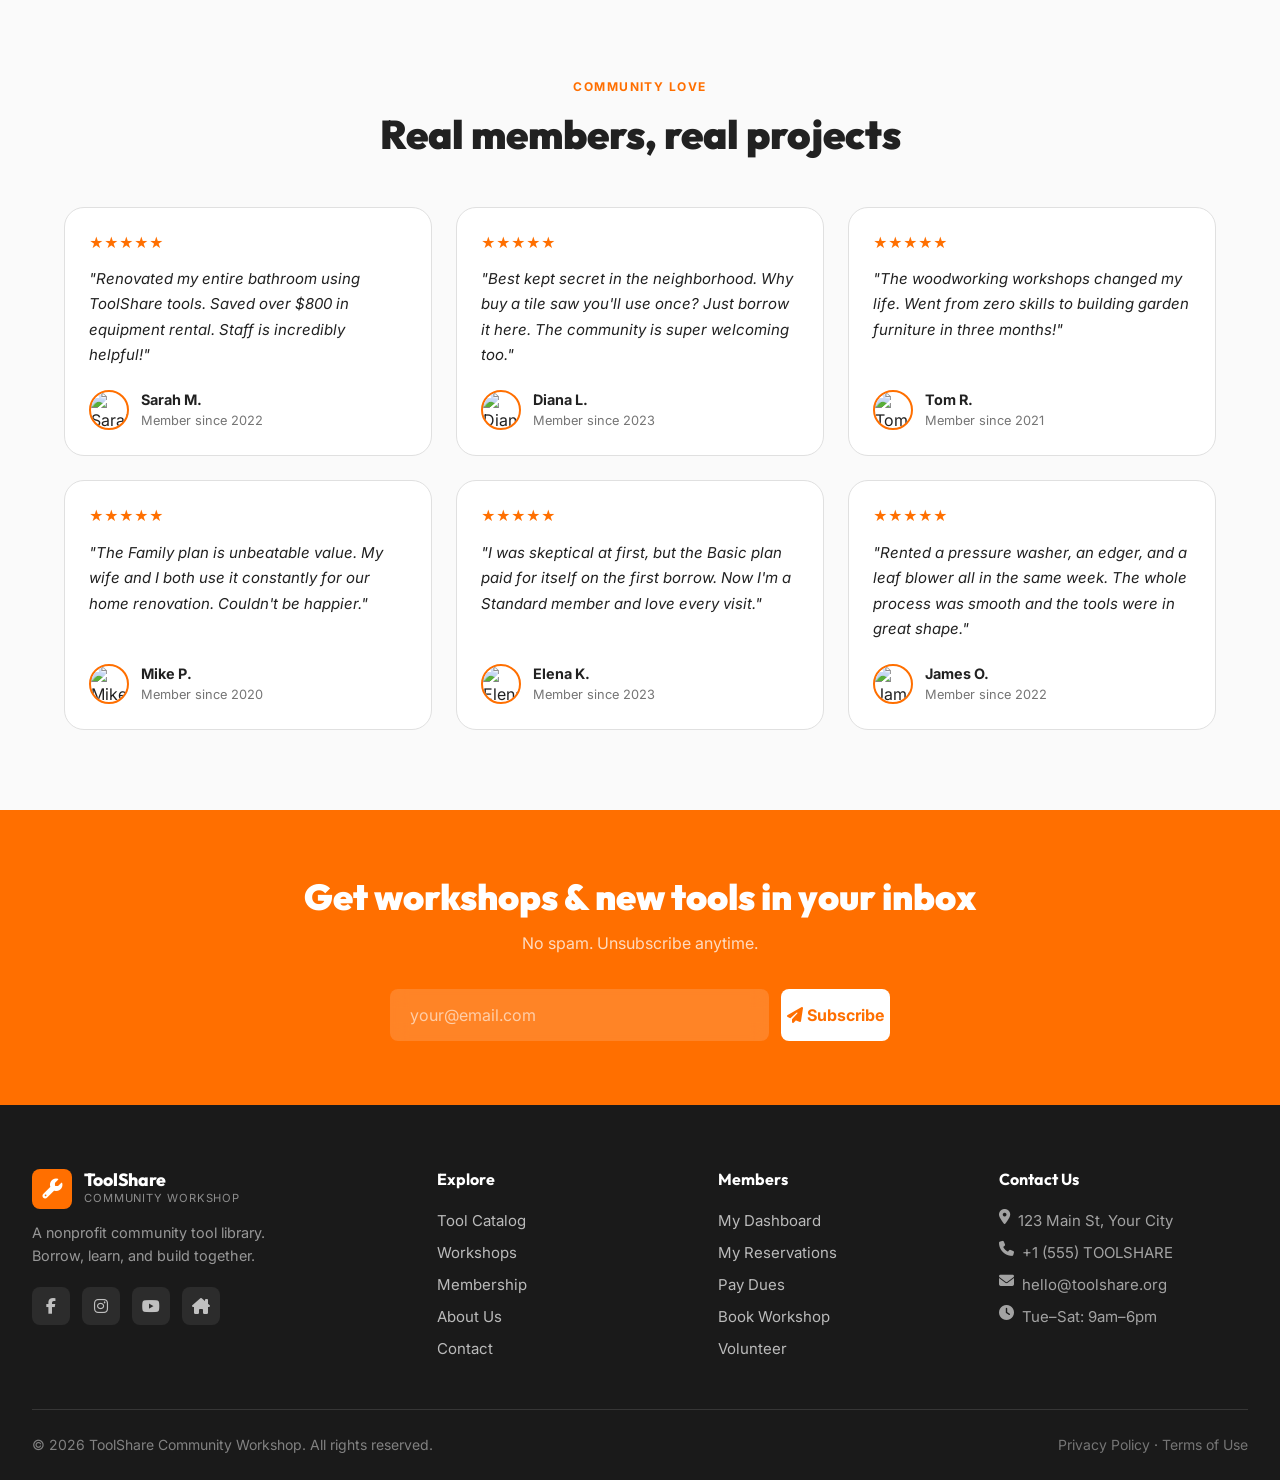
==== commit 5bdf2da7: "first commit" ====
--- a/index2.html
+++ b/index2.html
@@ -805,25 +805,25 @@
       }
     }
 
-    /* ── TESTIMONIALS MASONRY ── */
+    /* ── TESTIMONIALS GRID (equal heights) ── */
     .v2-testimonials {
-      column-count: 3;
-      column-gap: 24px;
+      display: grid;
+      grid-template-columns: repeat(3, 1fr);
+      gap: 24px;
+      align-items: stretch;
       max-width: 1200px;
       margin: 0 auto;
       padding: 0 var(--sp-6);
     }
 
     .v2-tcard {
-      break-inside: avoid;
       background: var(--color-surface);
       border: 1px solid var(--color-border);
       border-radius: 20px;
       padding: var(--sp-6);
-      margin-bottom: 24px;
       transition: box-shadow .3s;
-      display: inline-block;
-      width: 100%;
+      display: flex;
+      flex-direction: column;
     }
 
     .v2-tcard:hover {
@@ -842,12 +842,14 @@
       line-height: 1.7;
       margin-bottom: var(--sp-5);
       font-style: italic;
+      flex: 1;
     }
 
     .v2-tcard-author {
       display: flex;
       align-items: center;
       gap: var(--sp-3);
+      margin-top: auto;
     }
 
     .v2-tcard-author img {
@@ -867,15 +869,15 @@
       color: var(--color-text-muted);
     }
 
-    @media(max-width:767px) {
+    @media(max-width:639px) {
       .v2-testimonials {
-        column-count: 1;
+        grid-template-columns: 1fr;
       }
     }
 
     @media(min-width:640px) and (max-width:1023px) {
       .v2-testimonials {
-        column-count: 2;
+        grid-template-columns: repeat(2, 1fr);
       }
     }
 
@@ -928,7 +930,7 @@
     }
 
     .v2-nl-form button {
-      background: #fff;
+      background:var(--color-surface);
       color: var(--color-accent);
       font-weight: 700;
       padding: var(--sp-4) var(--sp-7);
@@ -938,11 +940,12 @@
       font-size: 1rem;
       transition: all .25s;
       white-space: nowrap;
+      padding: 6px;
     }
 
     .v2-nl-form button:hover {
       background: var(--color-primary);
-      color: #fff;
+      color: var(--color-accent);
     }
 
     /* ── Spacer utility ── */
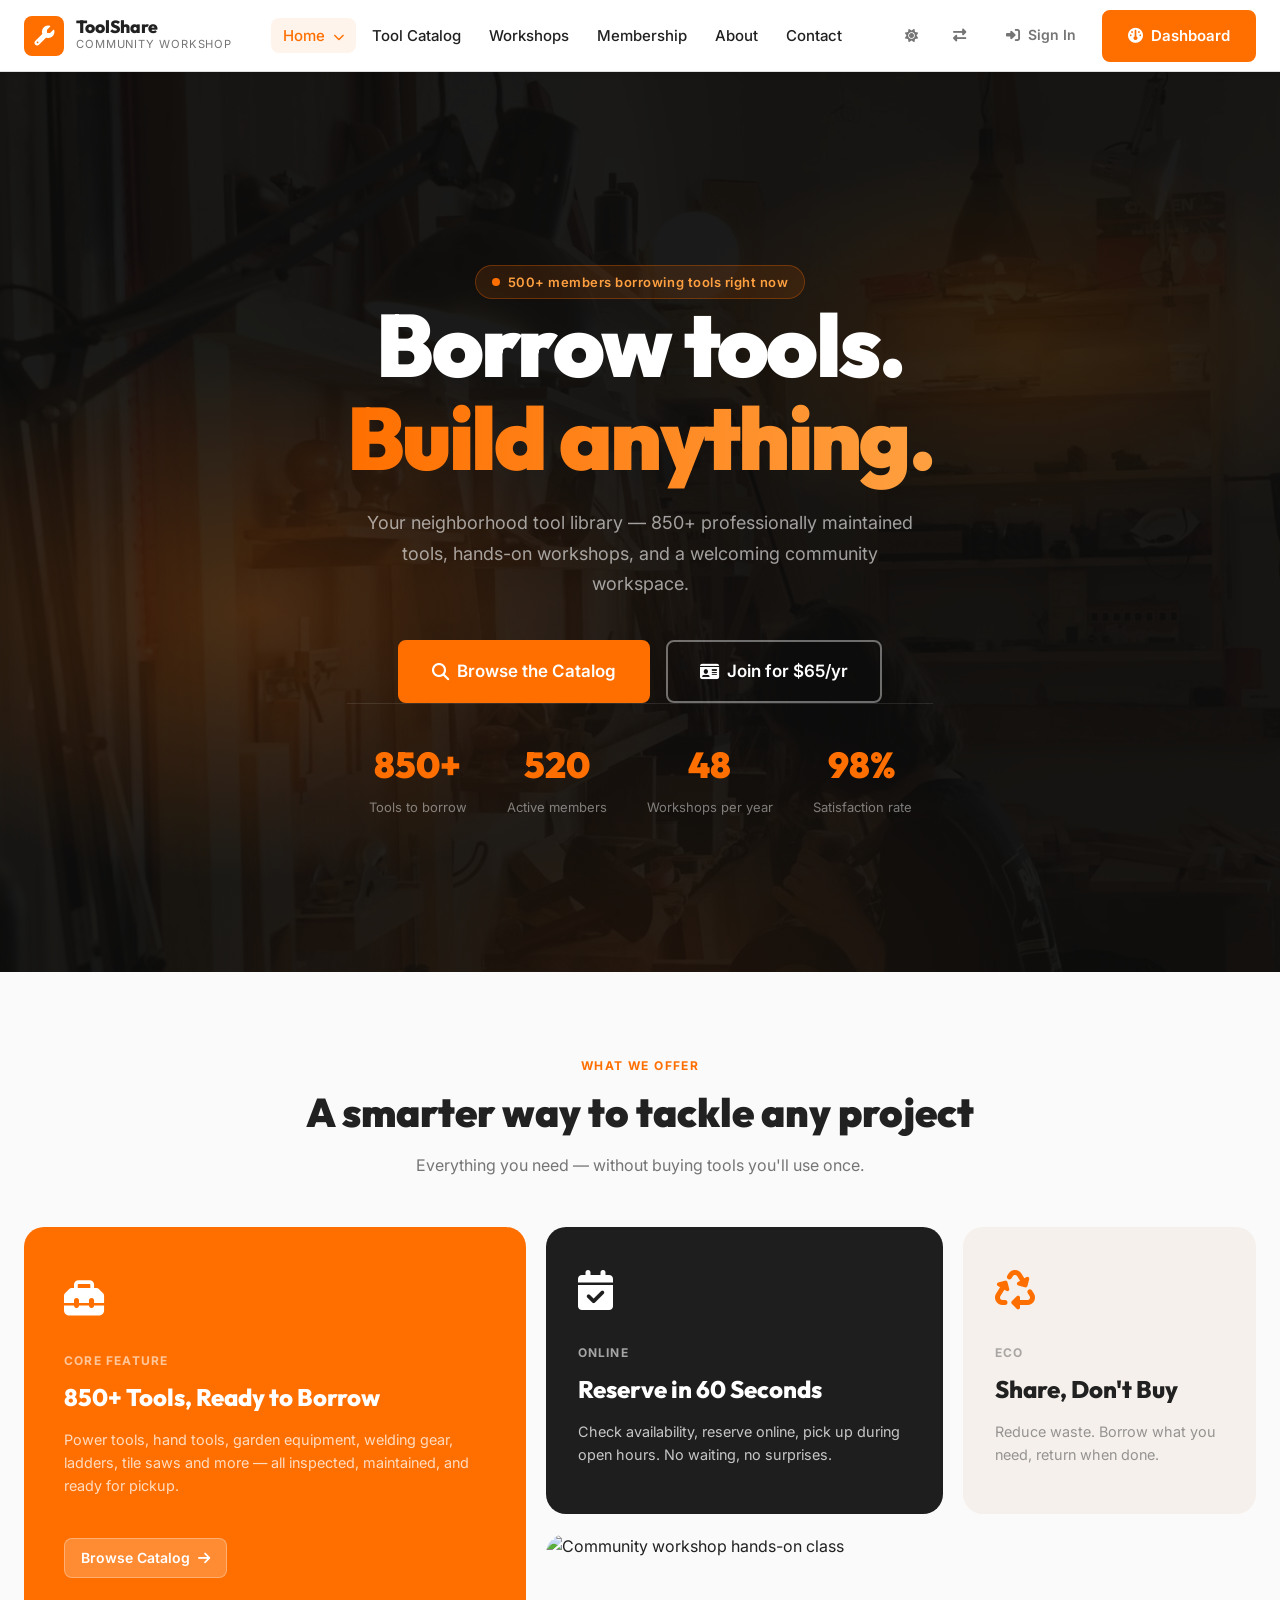
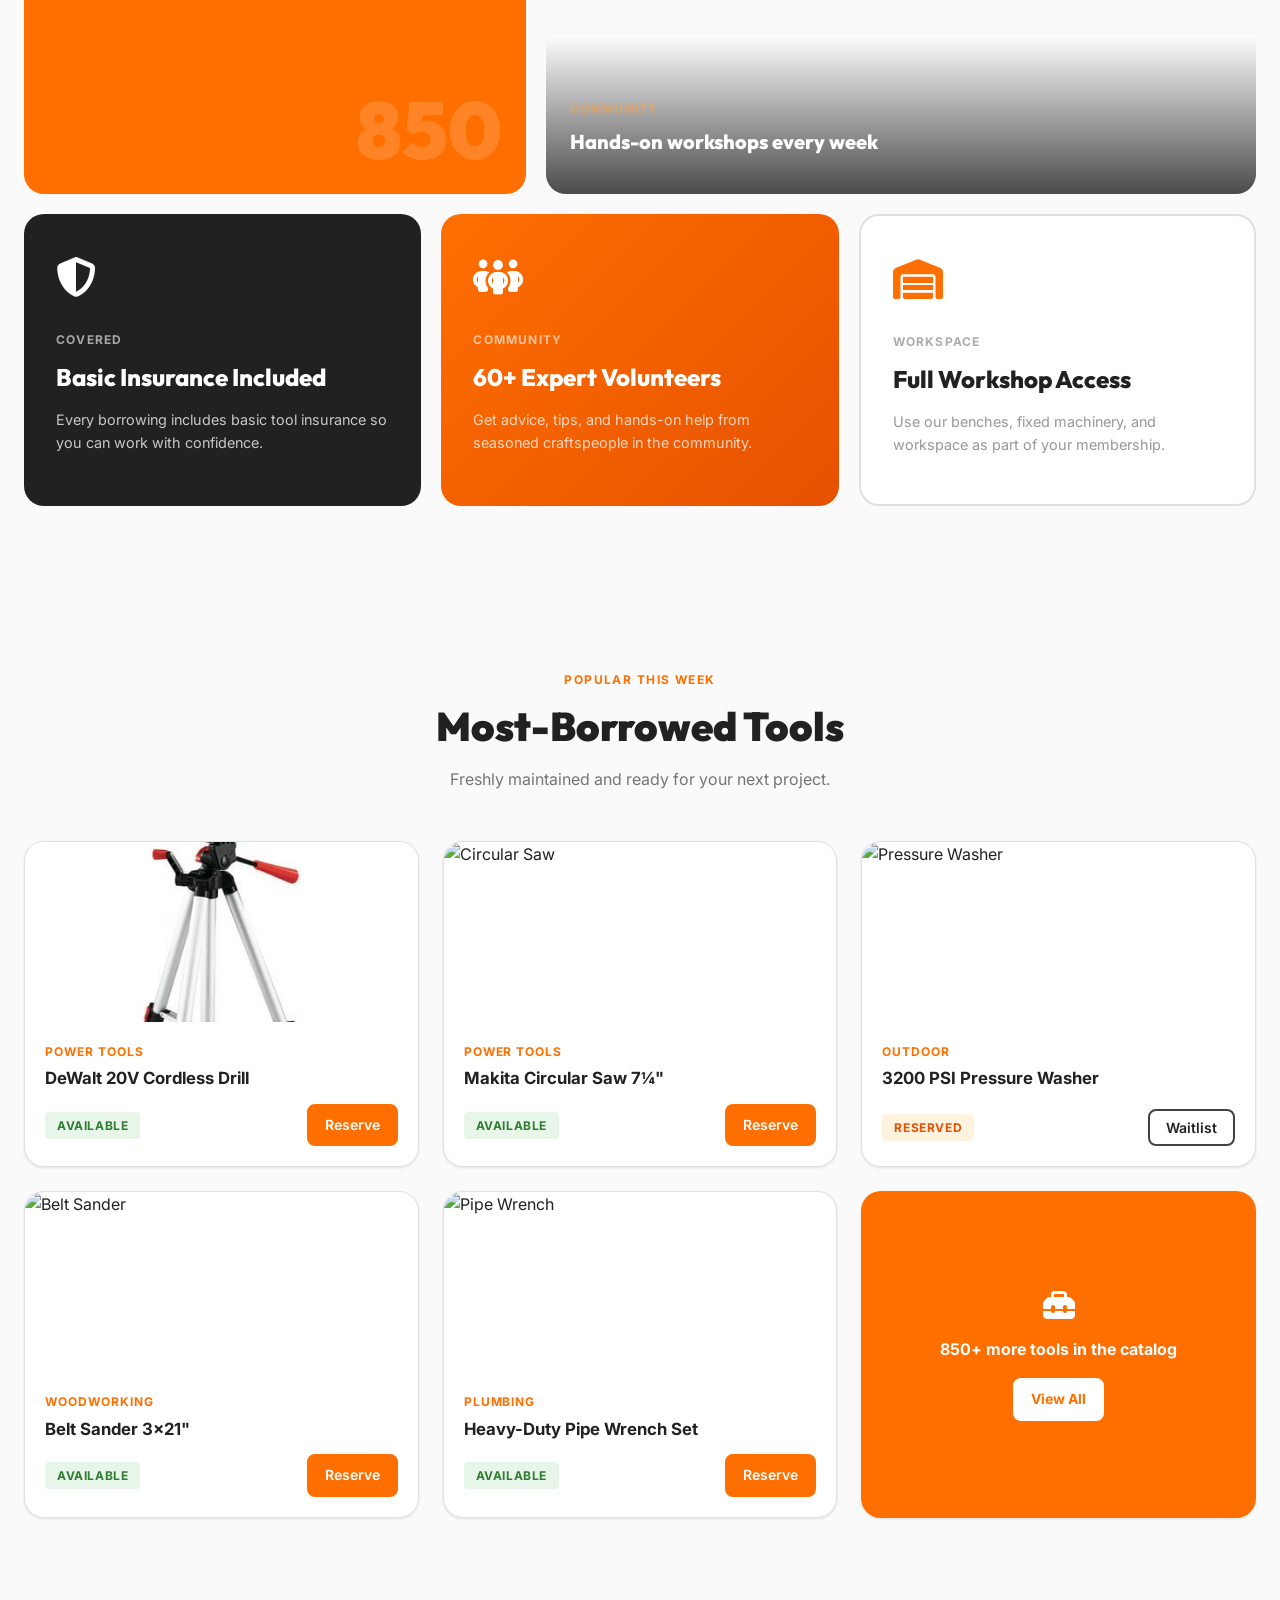
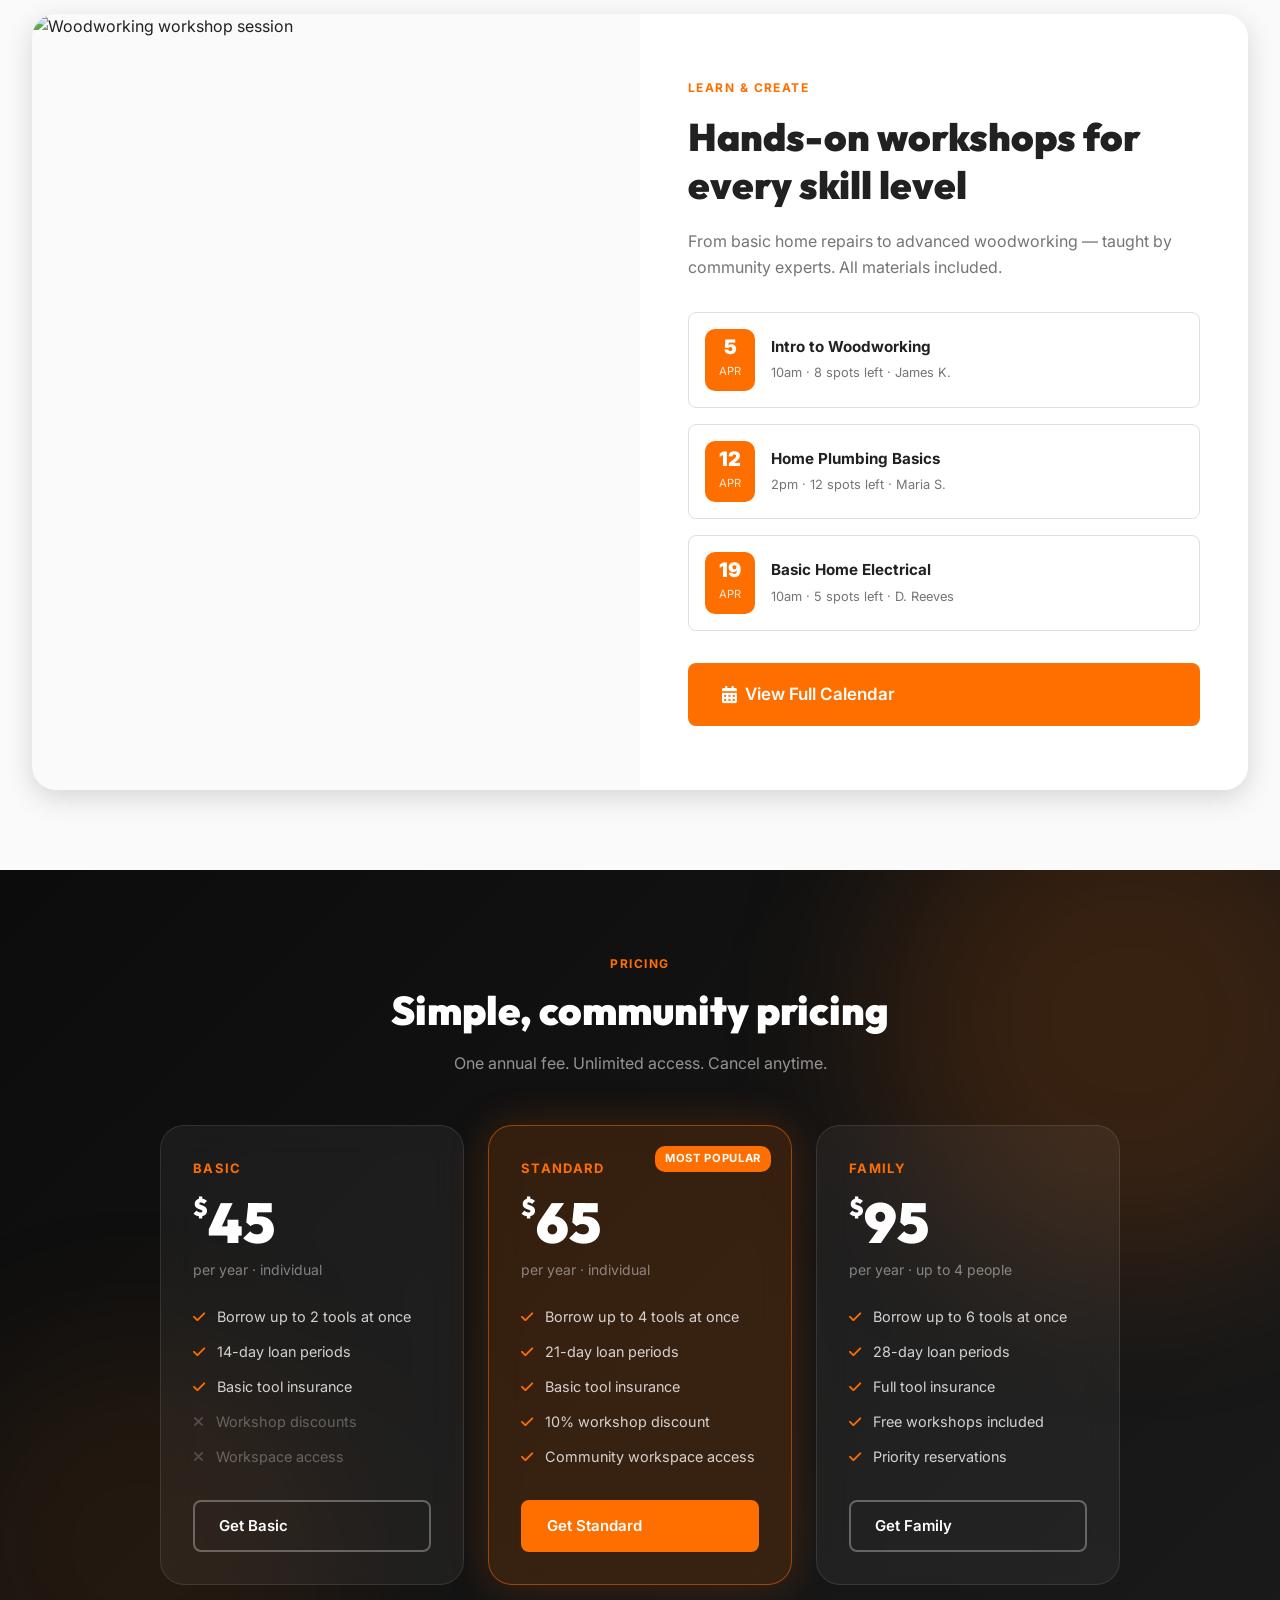
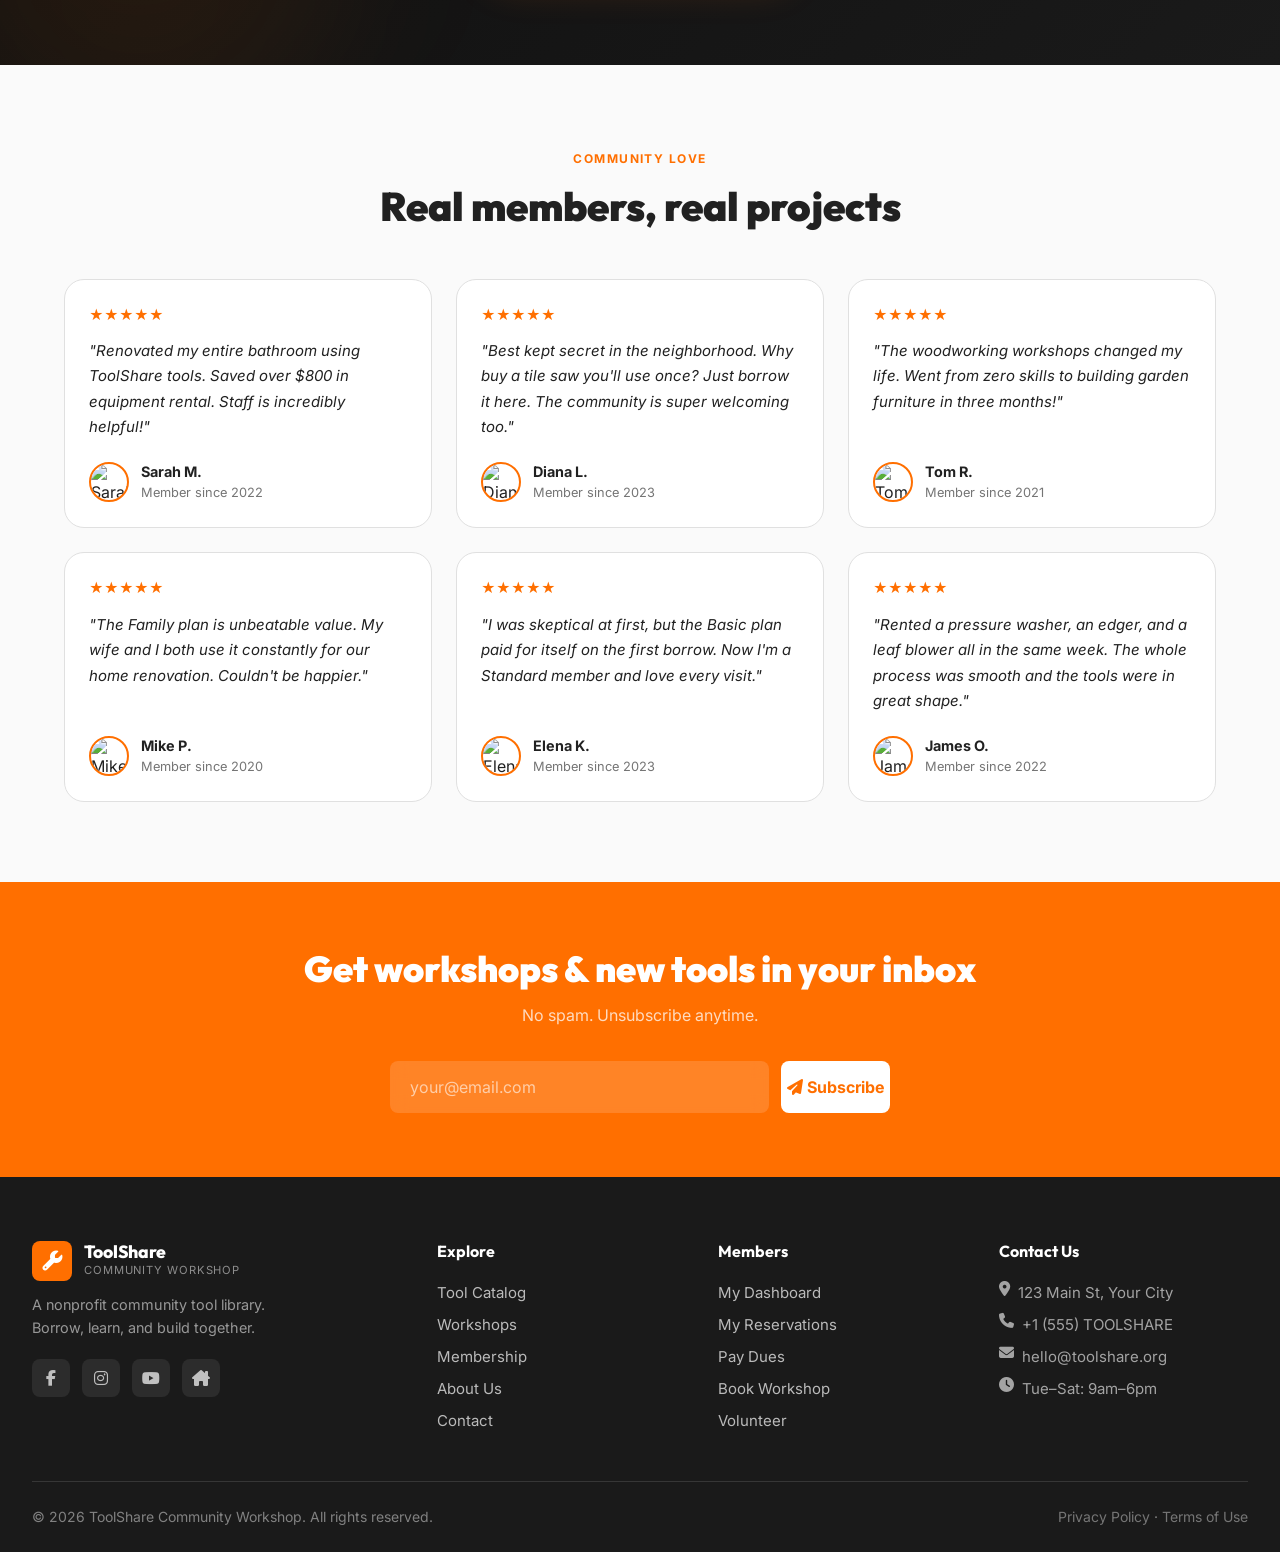
==== commit 3deefaed: "first commit" ====
--- a/index2.html
+++ b/index2.html
@@ -993,55 +993,66 @@
 <body>
 
   <!-- ═══════ FLOATING NAV ═══════ -->
-  <header>
-    <nav class="v2-nav" id="v2Nav" aria-label="Main navigation">
-      <a class="v2-nav-brand" href="index.html" aria-label="ToolShare home">
-        <div class="v2-nav-logo" aria-hidden="true"><i class="fa-solid fa-wrench"></i></div>
-        <span class="v2-nav-name">ToolShare</span>
+<header role="banner">
+  <nav class="navbar" aria-label="Main navigation">
+    <div class="navbar__inner">
+      <!-- Brand -->
+      <a class="navbar__brand" href="index.html" aria-label="ToolShare Home">
+        <div class="navbar__logo" aria-hidden="true"><i class="fa-solid fa-wrench"></i></div>
+        <div>
+          <div class="navbar__name">ToolShare</div>
+          <div class="navbar__tagline">Community Workshop</div>
+        </div>
       </a>
-      <ul class="v2-nav-links" role="list">
+      <!-- Desktop Links -->
+      <ul class="nav-links" role="list">
         <li class="dropdown">
-          <a href="#" class="active" aria-haspopup="true" aria-expanded="false">Home <i class="fa-solid fa-chevron-down"
-              style="font-size:0.75em;margin-left:4px;"></i></a>
+          <a href="#" class="active" aria-haspopup="true" aria-expanded="false">Home <i class="fa-solid fa-chevron-down" style="font-size:0.75em;margin-left:4px;"></i></a>
           <ul class="dropdown-menu" aria-label="Home submenu">
             <li><a href="index.html">Home 1</a></li>
             <li><a href="index2.html" class="active">Home 2</a></li>
           </ul>
         </li>
-        <li><a href="pages/catalog.html">Catalog</a></li>
+        <li><a href="pages/catalog.html">Tool Catalog</a></li>
         <li><a href="pages/workshops.html">Workshops</a></li>
         <li><a href="pages/membership.html">Membership</a></li>
         <li><a href="pages/about.html">About</a></li>
         <li><a href="pages/contact.html">Contact</a></li>
       </ul>
-      <div class="v2-nav-ctrls">
+      <!-- Controls -->
+      <div class="nav-ctrls">
         <button class="icon-btn" id="themeToggle" aria-label="Toggle dark mode" aria-pressed="false">
-          <i class="fa-solid fa-sun icon-sun" style="color:rgba(255,255,255,.8)" aria-hidden="true"></i>
+          <i class="fa-solid fa-sun icon-sun" aria-hidden="true"></i>
           <i class="fa-solid fa-moon icon-moon" aria-hidden="true"></i>
         </button>
         <button class="icon-btn" id="rtlToggle" title="Switch to RTL" aria-label="Toggle RTL layout">
           <i class="fa-solid fa-right-left" aria-hidden="true"></i>
         </button>
-        <a href="pages/login.html" class="btn btn-ghost btn-sm hd" style="color:rgba(255,255,255,.8)">Sign In</a>
-        <a href="dashboard/user.html" class="btn btn-primary btn-sm hd">Dashboard</a>
-        <button class="hamburger v2-mob-btn icon-btn" id="hamburger" aria-expanded="false" aria-controls="navDrawer"
-          aria-label="Open menu">
-          <i class="fa-solid fa-bars" style="color:rgba(255,255,255,.85)"></i>
+        <a href="pages/login.html" class="btn btn-ghost btn-sm hd">
+          <i class="fa-solid fa-right-to-bracket" aria-hidden="true"></i>Sign In
+        </a>
+        <a href="dashboard/user.html" class="btn btn-primary hd">
+          <i class="fa-solid fa-gauge" aria-hidden="true"></i>Dashboard
+        </a>
+        <button class="hamburger" id="hamburger" aria-expanded="false" aria-controls="navDrawer" aria-label="Open menu">
+          <span></span><span></span><span></span>
         </button>
       </div>
-    </nav>
-    <div class="nav-drawer" id="navDrawer" role="navigation" aria-label="Mobile navigation">
-      <a href="index.html"><i class="fa-solid fa-house"></i> Home 1</a>
-      <a href="index2.html" class="active"><i class="fa-solid fa-house"></i> Home 2</a>
-      <a href="pages/catalog.html"><i class="fa-solid fa-toolbox"></i> Tool Catalog</a>
-      <a href="pages/workshops.html"><i class="fa-solid fa-calendar-days"></i> Workshops</a>
-      <a href="pages/membership.html"><i class="fa-solid fa-id-card"></i> Membership</a>
-      <a href="pages/about.html"><i class="fa-solid fa-circle-info"></i> About</a>
-      <a href="pages/contact.html"><i class="fa-solid fa-envelope"></i> Contact</a>
-      <a href="pages/login.html"><i class="fa-solid fa-right-to-bracket"></i> Sign In</a>
-      <a href="dashboard/user.html"><i class="fa-solid fa-gauge"></i> Dashboard</a>
     </div>
-  </header>
+  </nav>
+  <!-- Mobile Drawer -->
+  <div class="nav-drawer" id="navDrawer" role="navigation" aria-label="Mobile navigation">
+    <a href="index.html" class="active"><i class="fa-solid fa-house"></i> Home 1</a>
+    <a href="index2.html"><i class="fa-solid fa-house"></i> Home 2</a>
+    <a href="pages/catalog.html"><i class="fa-solid fa-toolbox"></i> Tool Catalog</a>
+    <a href="pages/workshops.html"><i class="fa-solid fa-calendar-days"></i> Workshops</a>
+    <a href="pages/membership.html"><i class="fa-solid fa-id-card"></i> Membership</a>
+    <a href="pages/about.html"><i class="fa-solid fa-circle-info"></i> About</a>
+    <a href="pages/contact.html"><i class="fa-solid fa-envelope"></i> Contact</a>
+    <a href="pages/login.html"><i class="fa-solid fa-right-to-bracket"></i> Sign In</a>
+    <a href="dashboard/user.html"><i class="fa-solid fa-gauge"></i> Dashboard</a>
+  </div>
+</header>
 
   <!-- ═══════ HERO ═══════ -->
   <main id="main-content">
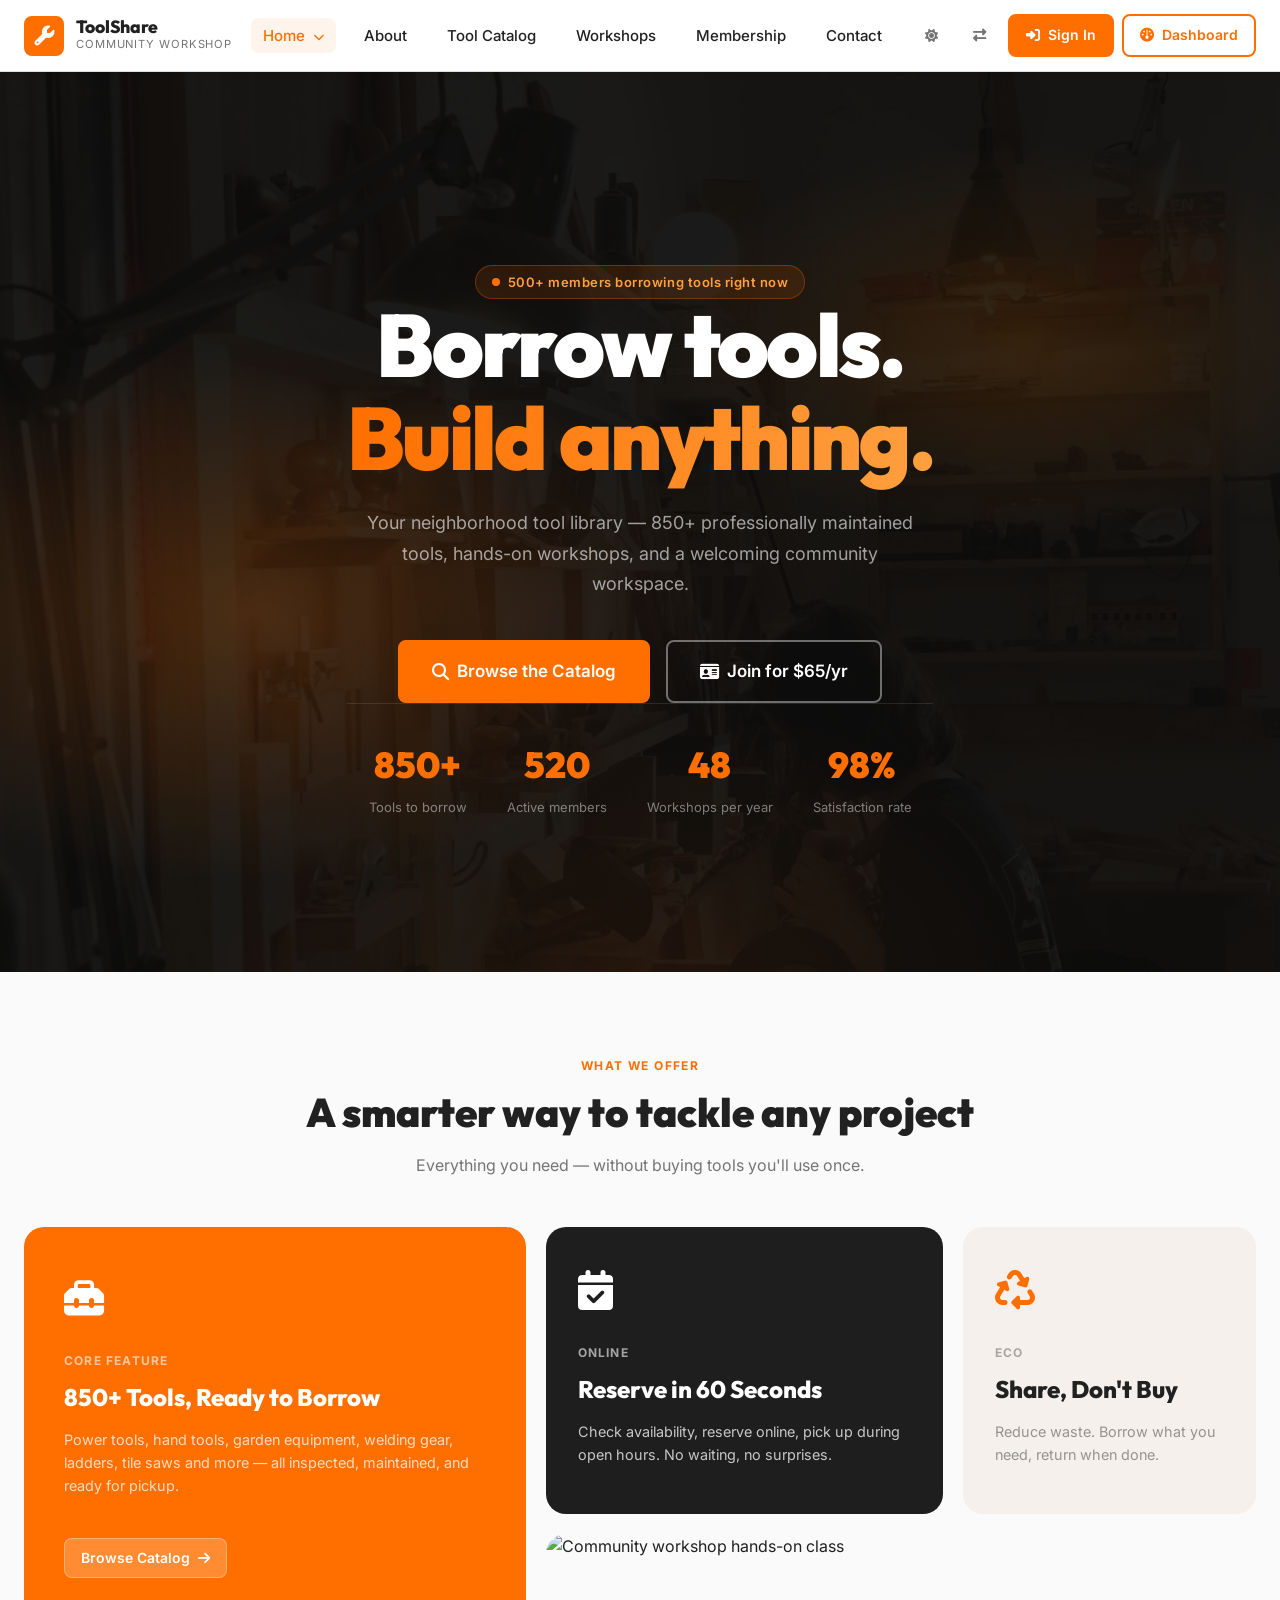
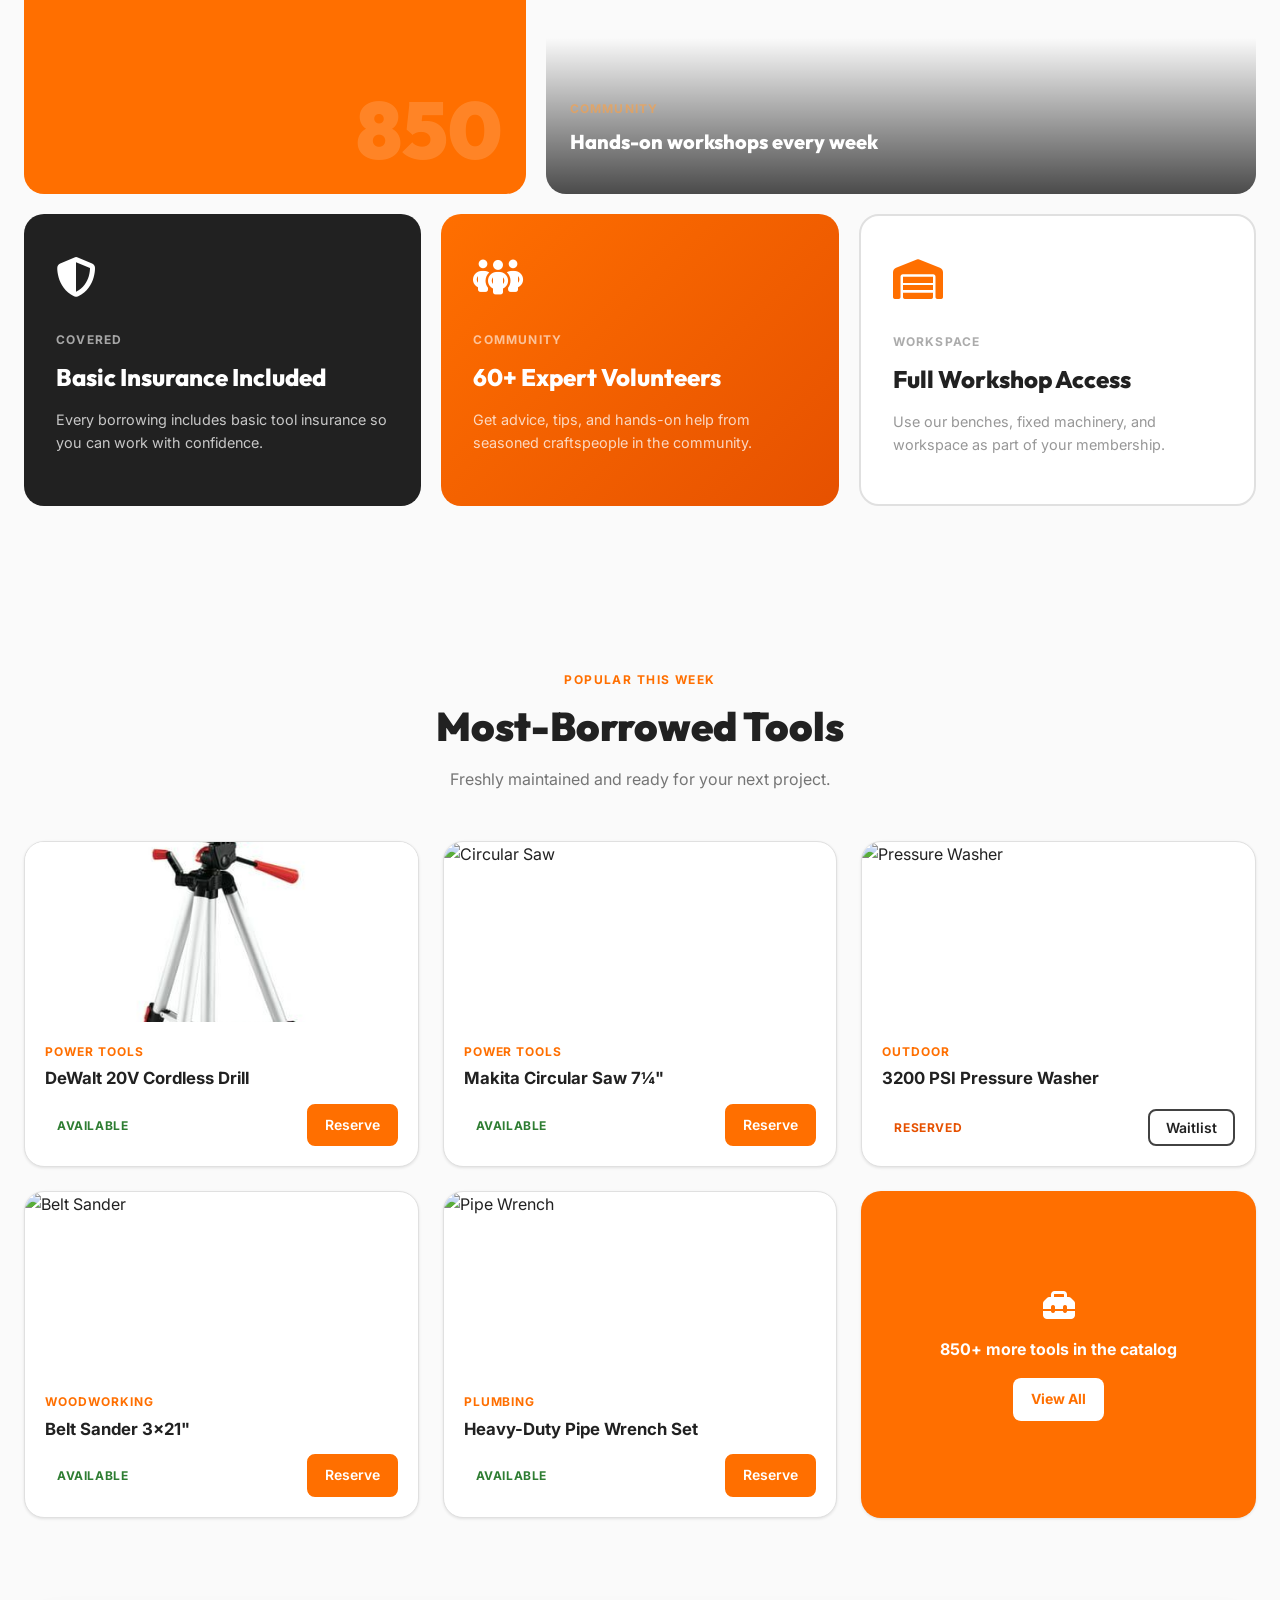
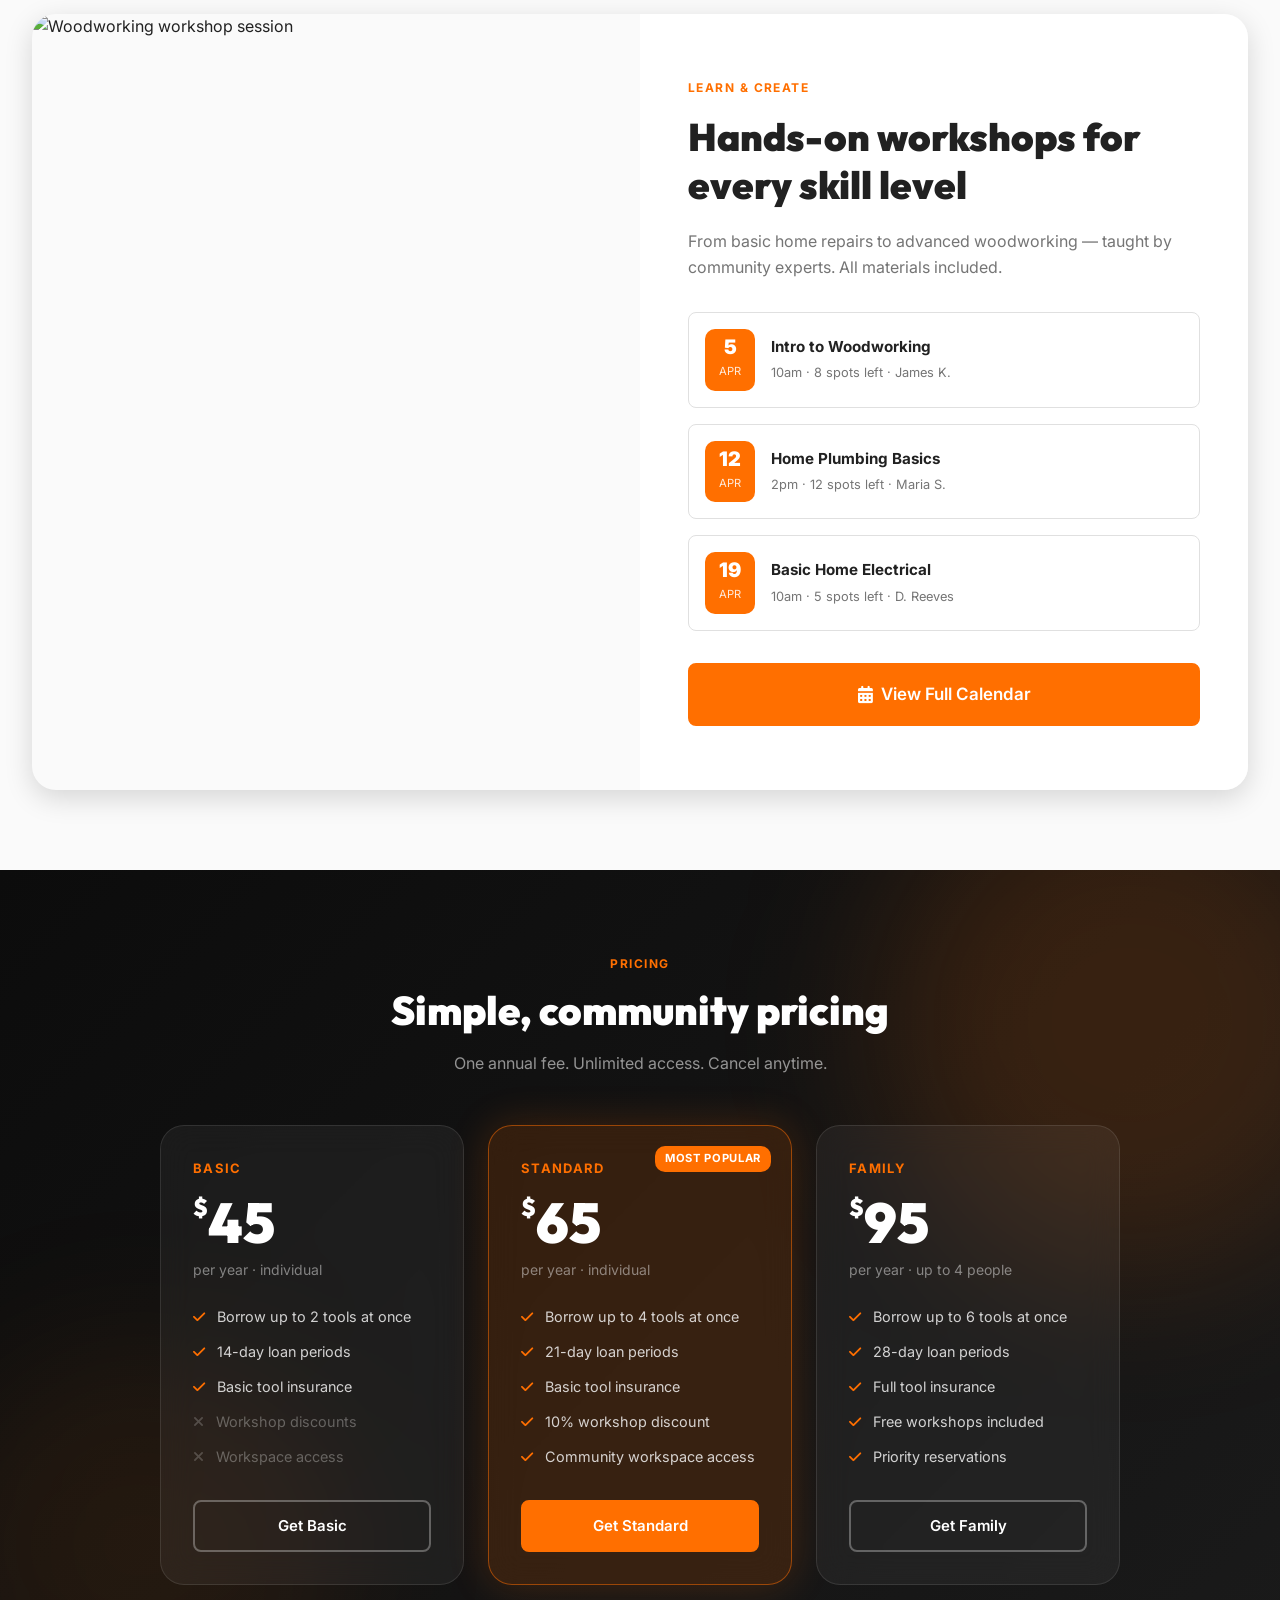
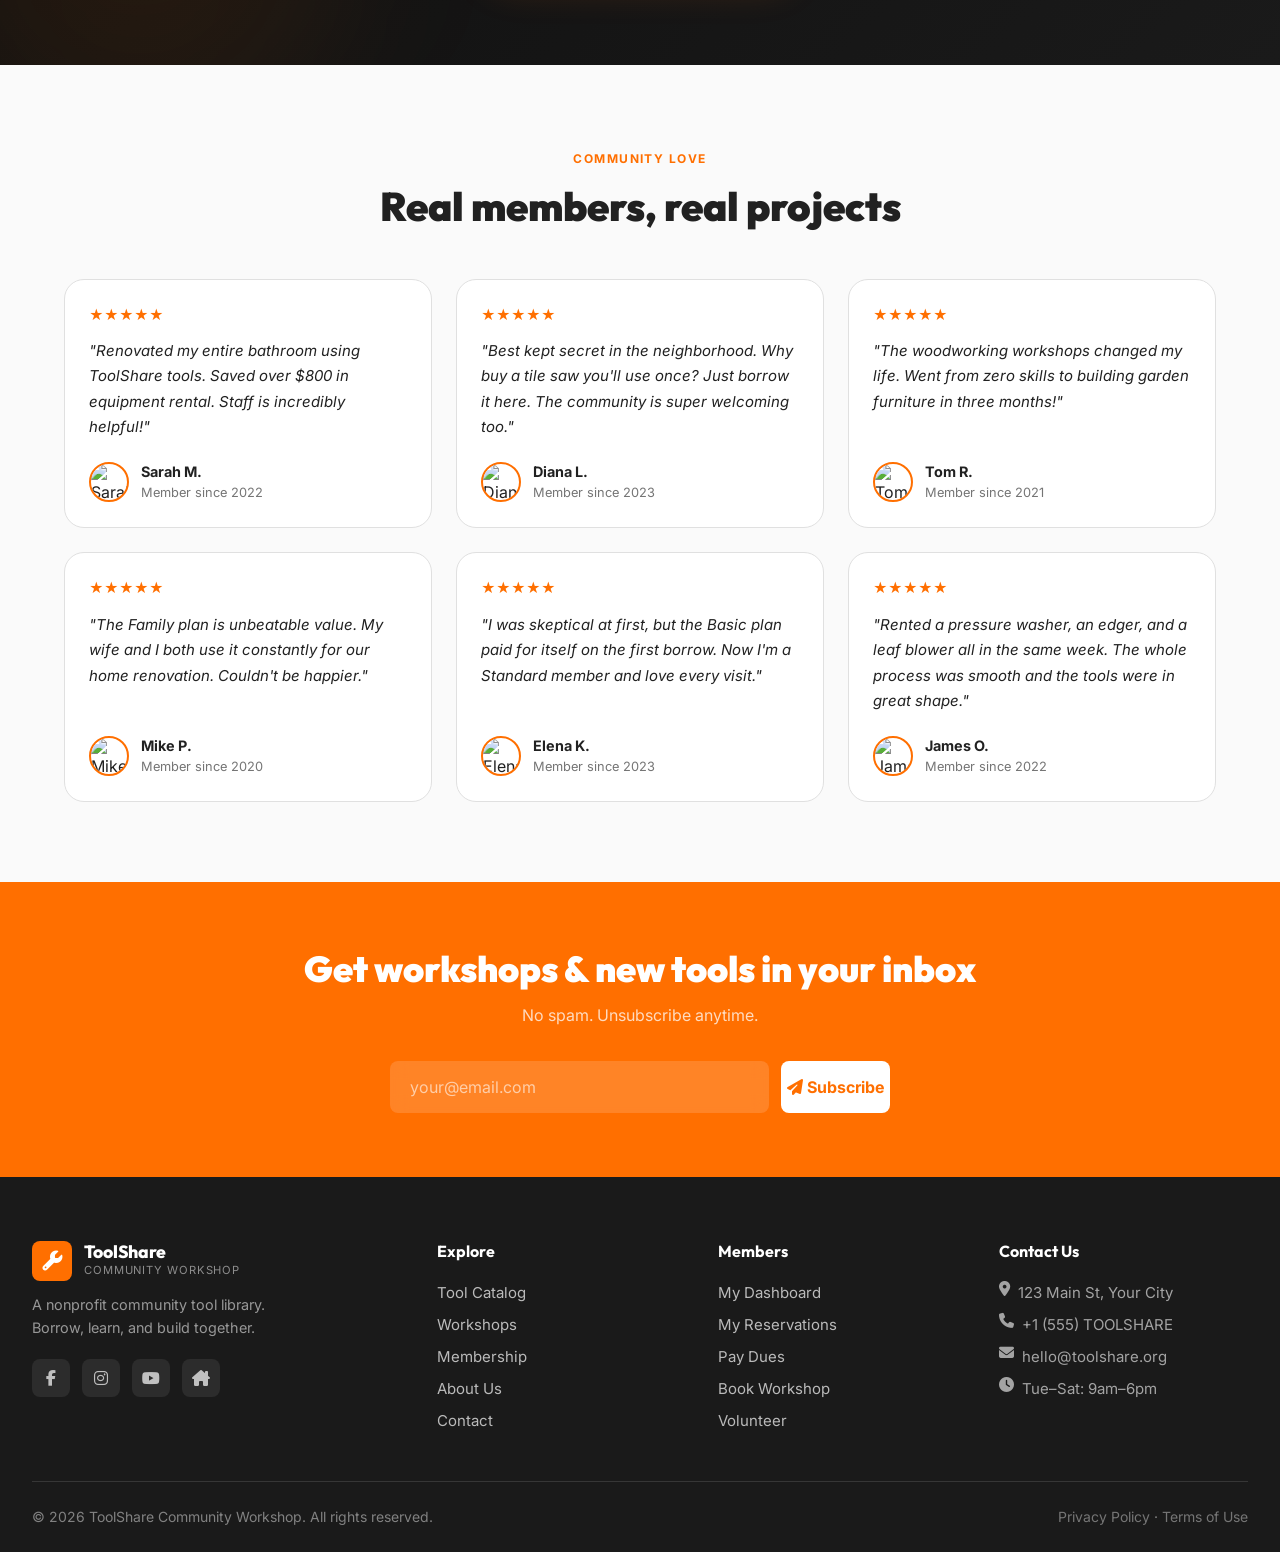
==== commit 51c07a5c: "correction updated" ====
--- a/index2.html
+++ b/index2.html
@@ -1013,10 +1013,10 @@
             <li><a href="index2.html" class="active">Home 2</a></li>
           </ul>
         </li>
+        <li><a href="pages/about.html">About</a></li>
         <li><a href="pages/catalog.html">Tool Catalog</a></li>
         <li><a href="pages/workshops.html">Workshops</a></li>
         <li><a href="pages/membership.html">Membership</a></li>
-        <li><a href="pages/about.html">About</a></li>
         <li><a href="pages/contact.html">Contact</a></li>
       </ul>
       <!-- Controls -->
@@ -1028,10 +1028,10 @@
         <button class="icon-btn" id="rtlToggle" title="Switch to RTL" aria-label="Toggle RTL layout">
           <i class="fa-solid fa-right-left" aria-hidden="true"></i>
         </button>
-        <a href="pages/login.html" class="btn btn-ghost btn-sm hd">
+        <a href="pages/login.html" class="btn btn-primary btn-sm hd">
           <i class="fa-solid fa-right-to-bracket" aria-hidden="true"></i>Sign In
         </a>
-        <a href="dashboard/user.html" class="btn btn-primary hd">
+        <a href="dashboard/user.html" class="btn btn-outline btn-sm hd" style="color:var(--color-accent);border-color:var(--color-accent)">
           <i class="fa-solid fa-gauge" aria-hidden="true"></i>Dashboard
         </a>
         <button class="hamburger" id="hamburger" aria-expanded="false" aria-controls="navDrawer" aria-label="Open menu">
--- a/assets/css/style.css
+++ b/assets/css/style.css
@@ -249,6 +249,7 @@
 .btn {
   display: inline-flex;
   align-items: center;
+  justify-content: center;
   gap: var(--sp-2);
   padding: var(--sp-3) var(--sp-6);
   border-radius: var(--radius-md);
@@ -372,22 +373,23 @@
 }
 
 .badge-available {
-  background: #E8F5E9;
-  color: #2E7D32
+  color: #2E7D32;
+  display:inline;
 }
 
 .badge-reserved {
-  background: #FFF3E0;
-  color: #E65100
+
+  color: #E65100;
+  display: inline;
 }
 
 .badge-unavailable {
-  background: #FFEBEE;
-  color: #C62828
+
+  color: #C62828;
 }
 
 .badge-upcoming {
-  background: #E3F2FD;
+
   color: #0277BD
 }
 
@@ -1742,6 +1744,27 @@
   }
 }
 
+/* 360px and 1024px alignment fixes */
+@media(max-width:360px) {
+  .navbar__inner { padding: 0 var(--sp-2); gap: var(--sp-2); }
+  .navbar__brand { gap: var(--sp-2); }
+  .navbar__name { font-size: 1rem; }
+  .navbar__logo { width: 32px; height: 32px; font-size: .9rem; }
+}
+
+@media(min-width: 1201px) {
+  .nav-links { gap: var(--sp-4); }
+}
+
+@media(min-width: 1024px) and (max-width: 1200px) {
+  .nav-links { gap: var(--sp-2); }
+  .nav-links a { padding: var(--sp-2) var(--sp-2); font-size: 0.9rem; }
+  .navbar__inner { padding-inline: var(--sp-4); }
+  .navbar__tagline { display: none; }
+  .nav-ctrls { gap: var(--sp-1); }
+  .nav-ctrls .btn { padding: var(--sp-2) var(--sp-3); font-size: 0.85rem; }
+}
+
 @media(min-width:640px) and (max-width:1023px) {
   .hd {
     display: none;
--- a/assets/css/dark-mode.css
+++ b/assets/css/dark-mode.css
@@ -4,18 +4,18 @@
    ============================================================ */
 
 [data-theme="dark"] {
-  --color-bg:          #121212;
-  --color-bg-alt:      #1E1E1E;
-  --color-surface:     #1E1E1E;
-  --color-border:      #333333;
-  --color-text:        #EEEEEE;
-  --color-text-muted:  #9E9E9E;
-  --color-text-inv:    #212121;
-  --color-primary:     #ffffff;
-  --color-secondary:   #BDBDBD;
-  --shadow-sm:   0 1px 3px rgba(0,0,0,.4);
-  --shadow-md:   0 4px 12px rgba(0,0,0,.5);
-  --shadow-lg:   0 8px 28px rgba(0,0,0,.6);
+  --color-bg: #121212;
+  --color-bg-alt: #1E1E1E;
+  --color-surface: #1E1E1E;
+  --color-border: #333333;
+  --color-text: #EEEEEE;
+  --color-text-muted: #9E9E9E;
+  --color-text-inv: #212121;
+  --color-primary: #ffffff;
+  --color-secondary: #BDBDBD;
+  --shadow-sm: 0 1px 3px rgba(0, 0, 0, .4);
+  --shadow-md: 0 4px 12px rgba(0, 0, 0, .5);
+  --shadow-lg: 0 8px 28px rgba(0, 0, 0, .6);
 }
 
 /* ── Navbar dark ── */
@@ -60,10 +60,21 @@
 }
 
 /* ── Badge tint adjustments ── */
-[data-theme="dark"] .badge-available   { background: #1B5E20; color: #A5D6A7; }
-[data-theme="dark"] .badge-reserved    { background: #BF360C; color: #FFCCBC; }
-[data-theme="dark"] .badge-unavailable { background: #B71C1C; color: #EF9A9A; }
-[data-theme="dark"] .badge-upcoming    { background: #01579B; color: #B3E5FC; }
+[data-theme="dark"] .badge-available {
+  color:  #1B5E20;
+}
+
+[data-theme="dark"] .badge-reserved {
+  color: #BF360C;
+}
+
+[data-theme="dark"] .badge-unavailable {
+  color: #B71C1C;
+}
+
+[data-theme="dark"] .badge-upcoming {
+  color: #01579B;
+}
 
 /* ── Cards & surfaces ── */
 [data-theme="dark"] .card,
@@ -75,26 +86,65 @@
 }
 
 [data-theme="dark"] .card__title,
-[data-theme="dark"] .card__meta { color: #CCCCCC; }
-
-[data-theme="dark"] .feature-card h3 { color: #EEEEEE; }
-[data-theme="dark"] .feature-card p   { color: #9E9E9E; }
+[data-theme="dark"] .card__meta {
+  color: #CCCCCC;
+}
+
+[data-theme="dark"] .feature-card h3 {
+  color: #EEEEEE;
+}
+
+[data-theme="dark"] .feature-card p {
+  color: #9E9E9E;
+}
 
 /* ── Filter bar ── */
-[data-theme="dark"] .filter-bar { background: #1E1E1E; border-color: #333333; }
+[data-theme="dark"] .filter-bar {
+  background: #1E1E1E;
+  border-color: #333333;
+}
 
 /* ── Calendar ── */
-[data-theme="dark"] .calendar        { border-color: #333333; }
-[data-theme="dark"] .cal-day-name    { background: #2A2A2A; color: #9E9E9E; }
-[data-theme="dark"] .cal-day         { border-color: #2A2A2A; color: #EEEEEE; }
-[data-theme="dark"] .cal-day:hover   { background: rgba(255,111,0,.15); }
+[data-theme="dark"] .calendar {
+  border-color: #333333;
+}
+
+[data-theme="dark"] .cal-day-name {
+  background: #2A2A2A;
+  color: #9E9E9E;
+}
+
+[data-theme="dark"] .cal-day {
+  border-color: #2A2A2A;
+  color: #EEEEEE;
+}
+
+[data-theme="dark"] .cal-day:hover {
+  background: rgba(255, 111, 0, .15);
+}
 
 /* ── Table ── */
-[data-theme="dark"] .table-wrap { background: #1E1E1E; border-color: #333333; }
-[data-theme="dark"] thead       { background: #252525; }
-[data-theme="dark"] th          { color: #9E9E9E; }
-[data-theme="dark"] td          { border-top-color: #2E2E2E; color: #CCCCCC; }
-[data-theme="dark"] tr:hover td { background: rgba(255,111,0,.06); }
+[data-theme="dark"] .table-wrap {
+  background: #1E1E1E;
+  border-color: #333333;
+}
+
+[data-theme="dark"] thead {
+  background: #252525;
+}
+
+[data-theme="dark"] th {
+  color: #9E9E9E;
+}
+
+[data-theme="dark"] td {
+  border-top-color: #2E2E2E;
+  color: #CCCCCC;
+}
+
+[data-theme="dark"] tr:hover td {
+  background: rgba(255, 111, 0, .06);
+}
 
 /* ── Form controls ── */
 [data-theme="dark"] .form-control {
@@ -102,138 +152,314 @@
   border-color: #3A3A3A;
   color: #EEEEEE;
 }
-[data-theme="dark"] .form-control::placeholder { color: #616161; }
-[data-theme="dark"] .form-control:focus        { border-color: var(--color-accent); box-shadow: 0 0 0 3px rgba(255,111,0,.18); }
-[data-theme="dark"] .form-label                { color: #CCCCCC; }
+
+[data-theme="dark"] .form-control::placeholder {
+  color: #616161;
+}
+
+[data-theme="dark"] .form-control:focus {
+  border-color: var(--color-accent);
+  box-shadow: 0 0 0 3px rgba(255, 111, 0, .18);
+}
+
+[data-theme="dark"] .form-label {
+  color: #CCCCCC;
+}
 
 /* ── Sidebar (catalog) ── */
 [data-theme="dark"] .sidebar {
   background: #1E1E1E;
   border-color: #2E2E2E;
 }
-[data-theme="dark"] .sidebar h3   { color: #EEEEEE; border-bottom-color: #2E2E2E; }
-[data-theme="dark"] .sidebar-group label { color: #CCCCCC; }
+
+[data-theme="dark"] .sidebar h3 {
+  color: #EEEEEE;
+  border-bottom-color: #2E2E2E;
+}
+
+[data-theme="dark"] .sidebar-group label {
+  color: #CCCCCC;
+}
 
 /* ── Modal ── */
-[data-theme="dark"] .modal             { background: #1E1E1E; }
-[data-theme="dark"] .modal__close      { background: #2A2A2A; color: #9E9E9E; }
-[data-theme="dark"] .modal__header h3  { color: #EEEEEE; }
+[data-theme="dark"] .modal {
+  background: #1E1E1E;
+}
+
+[data-theme="dark"] .modal__close {
+  background: #2A2A2A;
+  color: #9E9E9E;
+}
+
+[data-theme="dark"] .modal__header h3 {
+  color: #EEEEEE;
+}
 
 /* ── Toast ── */
-[data-theme="dark"] .toast { background: #1E1E1E; border-color: #333333; color: #EEEEEE; }
+[data-theme="dark"] .toast {
+  background: #1E1E1E;
+  border-color: #333333;
+  color: #EEEEEE;
+}
 
 /* ── Nav drawer ── */
-[data-theme="dark"] .nav-drawer { background: #1A1A1A; border-top-color: #2E2E2E; }
-[data-theme="dark"] .nav-drawer a { border-color: #2E2E2E; color: #CCCCCC; background: transparent; }
-[data-theme="dark"] .nav-drawer a:hover { background: var(--color-accent); color: #fff; border-color: var(--color-accent); }
+[data-theme="dark"] .nav-drawer {
+  background: #1A1A1A;
+  border-top-color: #2E2E2E;
+}
+
+[data-theme="dark"] .nav-drawer a {
+  border-color: #2E2E2E;
+  color: #CCCCCC;
+  background: transparent;
+}
+
+[data-theme="dark"] .nav-drawer a:hover {
+  background: var(--color-accent);
+  color: #fff;
+  border-color: var(--color-accent);
+}
 
 /* ── Heading colours ── */
 [data-theme="dark"] h1,
 [data-theme="dark"] h2,
 [data-theme="dark"] h3,
-[data-theme="dark"] h4 { color: #EEEEEE; }
+[data-theme="dark"] h4 {
+  color: #EEEEEE;
+}
 
 /* Hero headings stay white regardless of dark mode (they render over dark images) */
 [data-theme="dark"] .hero h1,
-[data-theme="dark"] .page-hero h1 { color: #fff; }
+[data-theme="dark"] .page-hero h1 {
+  color: #fff;
+}
+
 [data-theme="dark"] .hero p,
-[data-theme="dark"] .page-hero p  { color: rgba(255,255,255,.75); }
+[data-theme="dark"] .page-hero p {
+  color: rgba(255, 255, 255, .75);
+}
 
 /* ── Stats banner ── */
-[data-theme="dark"] .stats-banner    { background: #161616; }
-[data-theme="dark"] .stats-banner h2 { color: #EEEEEE; }
+[data-theme="dark"] .stats-banner {
+  background: #161616;
+}
+
+[data-theme="dark"] .stats-banner h2 {
+  color: #EEEEEE;
+}
 
 /* ── Section alt bg ── */
-[data-theme="dark"] .section-bg-alt { background: #181818; }
+[data-theme="dark"] .section-bg-alt {
+  background: #181818;
+}
 
 /* ── Feature icon ── */
 [data-theme="dark"] .feature-icon {
-  background: rgba(255,111,0,.12);
+  background: rgba(255, 111, 0, .12);
 }
 
 /* ── Skeleton ── */
 [data-theme="dark"] .skeleton {
-  background: linear-gradient(90deg,#2A2A2A 25%,#383838 50%,#2A2A2A 75%);
-  background-size:800px 100%;
+  background: linear-gradient(90deg, #2A2A2A 25%, #383838 50%, #2A2A2A 75%);
+  background-size: 800px 100%;
 }
 
 /* ── Chip ── */
-[data-theme="dark"] .chip { border-color: #3A3A3A; color: #9E9E9E; background: transparent; }
+[data-theme="dark"] .chip {
+  border-color: #3A3A3A;
+  color: #9E9E9E;
+  background: transparent;
+}
+
 [data-theme="dark"] .chip:hover,
-[data-theme="dark"] .chip.active { background: var(--color-accent); color: #fff; border-color: var(--color-accent); }
+[data-theme="dark"] .chip.active {
+  background: var(--color-accent);
+  color: #fff;
+  border-color: var(--color-accent);
+}
 
 /* ── Dashboard (shared) ── */
-[data-theme="dark"] .dash-sidebar    { background: #161616; border-color: #2E2E2E; }
-[data-theme="dark"] .dash-card       { background: #1E1E1E; border-color: #2E2E2E; }
-[data-theme="dark"] .dash-top        { background: #181818; border-color: #2E2E2E; }
+[data-theme="dark"] .dash-sidebar {
+  background: #161616;
+  border-color: #2E2E2E;
+}
+
+[data-theme="dark"] .dash-card {
+  background: #1E1E1E;
+  border-color: #2E2E2E;
+}
+
+[data-theme="dark"] .dash-top {
+  background: #181818;
+  border-color: #2E2E2E;
+}
 
 /* ── Footer dark override ── */
 /* Footer already uses a dark-by-default background (#1a1a1a) — keep it consistent */
-[data-theme="dark"] .footer          { background: #111111; }
-[data-theme="dark"] .footer h4       { color: #EEEEEE; }
-[data-theme="dark"] .footer__brand p { color: rgba(255,255,255,.45); }
-[data-theme="dark"] .footer__links a { color: rgba(255,255,255,.6); }
-[data-theme="dark"] .footer__bottom  { border-top-color: rgba(255,255,255,.1); }
-[data-theme="dark"] .footer__bottom p, [data-theme="dark"] .footer__bottom a { color: rgba(255,255,255,.4); }
+[data-theme="dark"] .footer {
+  background: #111111;
+}
+
+[data-theme="dark"] .footer h4 {
+  color: #EEEEEE;
+}
+
+[data-theme="dark"] .footer__brand p {
+  color: rgba(255, 255, 255, .45);
+}
+
+[data-theme="dark"] .footer__links a {
+  color: rgba(255, 255, 255, .6);
+}
+
+[data-theme="dark"] .footer__bottom {
+  border-top-color: rgba(255, 255, 255, .1);
+}
+
+[data-theme="dark"] .footer__bottom p,
+[data-theme="dark"] .footer__bottom a {
+  color: rgba(255, 255, 255, .4);
+}
 
 /* ── Membership / Tier cards in dark ── */
-[data-theme="dark"] .tier-card { background: #1E1E1E; border-color: #2E2E2E; }
-[data-theme="dark"] .tier-price { color: #EEEEEE; }
+[data-theme="dark"] .tier-card {
+  background: #1E1E1E;
+  border-color: #2E2E2E;
+}
+
+[data-theme="dark"] .tier-price {
+  color: #EEEEEE;
+}
+
 [data-theme="dark"] .tier-period,
-[data-theme="dark"] .tier-features li { color: #9E9E9E; }
-[data-theme="dark"] .tier-features li i { color: var(--color-accent); }
+[data-theme="dark"] .tier-features li {
+  color: #9E9E9E;
+}
+
+[data-theme="dark"] .tier-features li i {
+  color: var(--color-accent);
+}
 
 /* ── Testimonial cards ── */
-[data-theme="dark"] .testimonial-card          { background: #1E1E1E; border-color: #2E2E2E; }
-[data-theme="dark"] .testimonial-card blockquote { color: #CCCCCC; }
+[data-theme="dark"] .testimonial-card {
+  background: #1E1E1E;
+  border-color: #2E2E2E;
+}
+
+[data-theme="dark"] .testimonial-card blockquote {
+  color: #CCCCCC;
+}
 
 /* ── Theme toggle icon ── */
-#themeToggle .icon-moon { display: none; }
-[data-theme="dark"] #themeToggle .icon-sun  { display: none; }
-[data-theme="dark"] #themeToggle .icon-moon { display: inline; }
+#themeToggle .icon-moon {
+  display: none;
+}
+
+[data-theme="dark"] #themeToggle .icon-sun {
+  display: none;
+}
+
+[data-theme="dark"] #themeToggle .icon-moon {
+  display: inline;
+}
 
 /* ── Home v2 bento grid dark mode ── */
 [data-theme="dark"] .bento-c {
   background: #242424;
   color: #EEEEEE;
 }
+
 [data-theme="dark"] .bento-c .bento-tag,
 [data-theme="dark"] .bento-c .bento-h2,
-[data-theme="dark"] .bento-c .bento-p { color: #EEEEEE; }
+[data-theme="dark"] .bento-c .bento-p {
+  color: #EEEEEE;
+}
 
 [data-theme="dark"] .bento-g {
   background: #1E1E1E;
   border-color: #2E2E2E;
   color: #EEEEEE;
 }
+
 [data-theme="dark"] .bento-g .bento-tag,
 [data-theme="dark"] .bento-g .bento-h2,
-[data-theme="dark"] .bento-g .bento-p { color: #EEEEEE; }
+[data-theme="dark"] .bento-g .bento-p {
+  color: #EEEEEE;
+}
 
 /* ── Home v2 split content dark ── */
-[data-theme="dark"] .v2-split-content { background: #1A1A1A; }
-[data-theme="dark"] .v2-split-content h2 { color: #EEEEEE; }
-[data-theme="dark"] .v2-split-content p  { color: #9E9E9E; }
-[data-theme="dark"] .v2-wk-item { background: #212121; border-color: #2E2E2E; }
-[data-theme="dark"] .v2-wk-info strong { color: #EEEEEE; }
-[data-theme="dark"] .v2-wk-info span   { color: #616161; }
+[data-theme="dark"] .v2-split-content {
+  background: #1A1A1A;
+}
+
+[data-theme="dark"] .v2-split-content h2 {
+  color: #EEEEEE;
+}
+
+[data-theme="dark"] .v2-split-content p {
+  color: #9E9E9E;
+}
+
+[data-theme="dark"] .v2-wk-item {
+  background: #212121;
+  border-color: #2E2E2E;
+}
+
+[data-theme="dark"] .v2-wk-info strong {
+  color: #EEEEEE;
+}
+
+[data-theme="dark"] .v2-wk-info span {
+  color: #616161;
+}
 
 /* ── Home v2 tool card dark ── */
-[data-theme="dark"] .v2-tool-card { background: #1E1E1E; border-color: #2E2E2E; }
-[data-theme="dark"] .v2-tool-name { color: #EEEEEE; }
+[data-theme="dark"] .v2-tool-card {
+  background: #1E1E1E;
+  border-color: #2E2E2E;
+}
+
+[data-theme="dark"] .v2-tool-name {
+  color: #EEEEEE;
+}
 
 /* ── Page hero breadcrumb (stays readable on dark photos) ── */
-[data-theme="dark"] .page-hero .breadcrumb a { color: rgba(255,255,255,.5); }
-[data-theme="dark"] .page-hero .breadcrumb   { color: rgba(255,255,255,.4); }
+[data-theme="dark"] .page-hero .breadcrumb a {
+  color: rgba(255, 255, 255, .5);
+}
+
+[data-theme="dark"] .page-hero .breadcrumb {
+  color: rgba(255, 255, 255, .4);
+}
 
 /* ── Icon button dark ── */
-[data-theme="dark"] .icon-btn { color: #9E9E9E; }
-[data-theme="dark"] .icon-btn:hover { background: #252525; color: var(--color-accent); border-color: #333; }
+[data-theme="dark"] .icon-btn {
+  color: #9E9E9E;
+}
+
+[data-theme="dark"] .icon-btn:hover {
+  background: #252525;
+  color: var(--color-accent);
+  border-color: #333;
+}
 
 /* ── Button secondary dark ── */
-[data-theme="dark"] .btn-secondary { color: #CCCCCC; border-color: #444; }
-[data-theme="dark"] .btn-secondary:hover { background: #333; color: #EEEEEE; }
+[data-theme="dark"] .btn-secondary {
+  color: #CCCCCC;
+  border-color: #444;
+}
+
+[data-theme="dark"] .btn-secondary:hover {
+  background: #333;
+  color: #EEEEEE;
+}
 
 /* ── Button ghost dark ── */
-[data-theme="dark"] .btn-ghost { color: #9E9E9E; }
-[data-theme="dark"] .btn-ghost:hover { background: #252525; color: #EEEEEE; }
+[data-theme="dark"] .btn-ghost {
+  color: #9E9E9E;
+}
+
+[data-theme="dark"] .btn-ghost:hover {
+  background: #252525;
+  color: #EEEEEE;
+}
